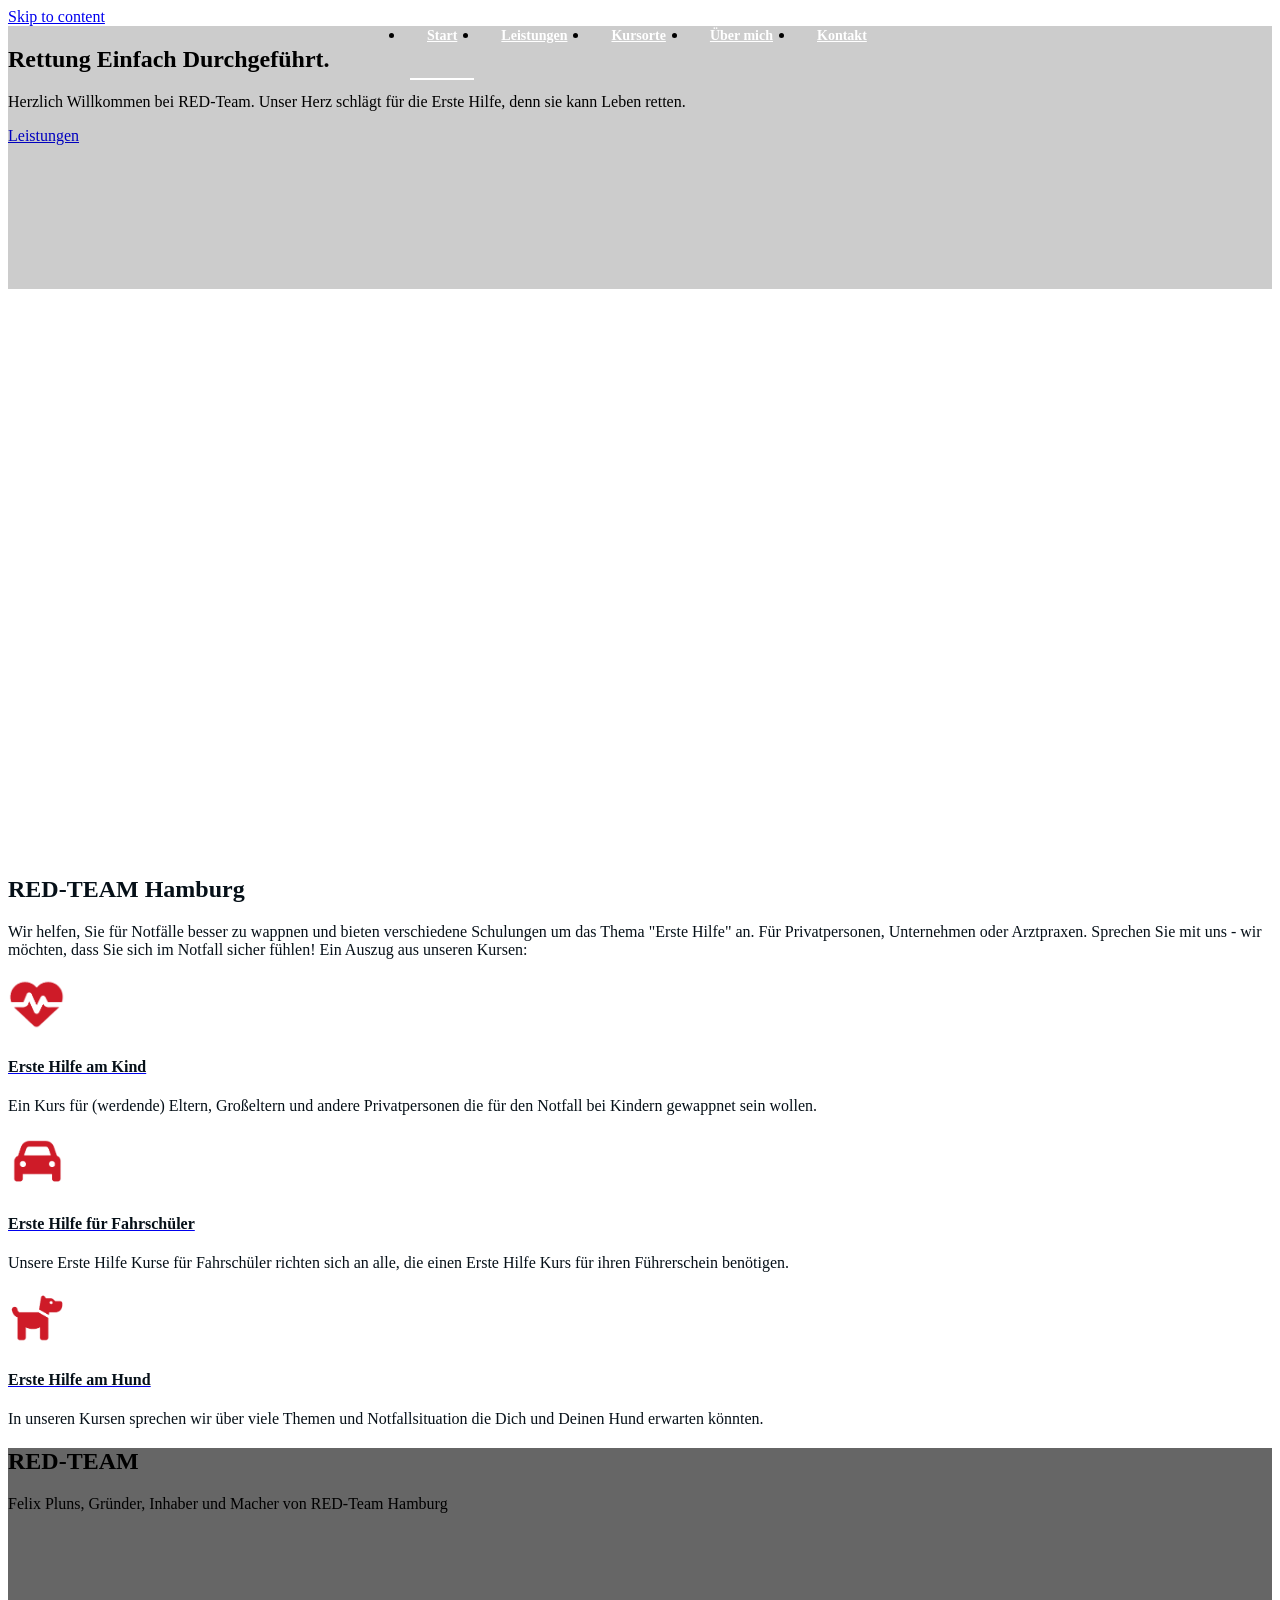
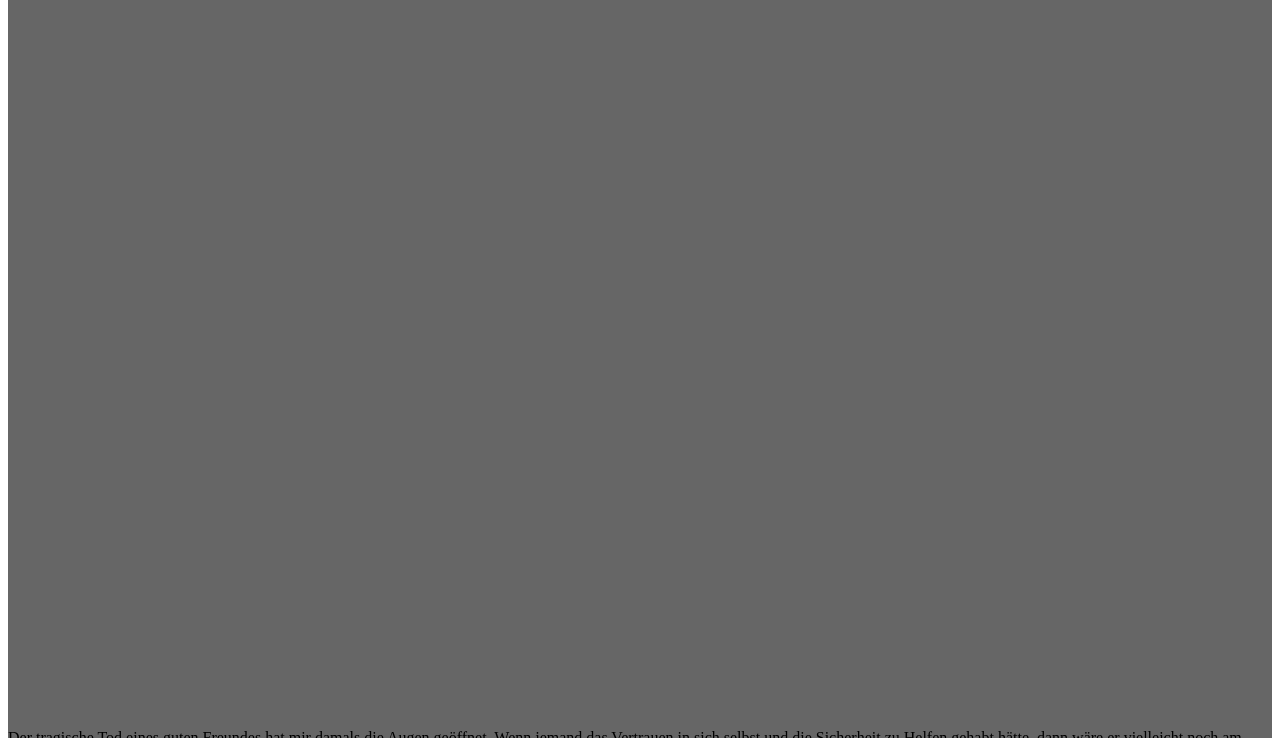
==== index.html @ 49120489 "Add files via upload" ====
<!DOCTYPE html>
<html lang="de">
<head>	
	<meta charset="UTF-8">
    <meta name="viewport" content="width=device-width, initial-scale=1">
    <meta http-equiv="x-ua-compatible" content="ie=edge">
	
	<title>RED-Team &#8211; Erste Hilfe Kurs Hamburg &#8211; Rettung einfach durchgeführt</title>
<style type="text/css">
/* Banner */
.page-title-section .page-title h1 {
	color: #fff;
}
/* Breadcrumb */
    /* Content */
    .product h1,.about-section h1,.entry-content h1, body .section-header h1.widget-title,.cont-section h1,.slider-content h1 {
        color: #061018 !important;
    }
    .section-header .section-header h2, body h2{
        color: #061018!important;
    }
    .entry-header h3.entry-title a,.entry-content h3,.products > h3 a,.about-section h3,.cont-section h3, .cont-section .sidebar .section-header .widget-title,.slider-content h3,.single-spicepress_portfolio h3,.comment-title h3 {
        color: #061018!important;
    }
    .entry-header h4.entry-title, .entry-header h4.entry-title a,.team-caption h4,.about-section h4,.cont-section h4,.slider-content h4,.entry-content h4,.error_404 h4 {
        color: #061018!important;
    }
    .product-price h5 > a,.blog-author h5, body .comment-detail h5,.about-section h5,.cont-section h5,.slider-content h5,.entry-content h5 {
        color: #061018;
    }
    .section-header h6,.team-caption h6,.about-section h6,.cont-section h6,.slider-content h6,.entry-content h6,.media-body h6 {
        color: #061018!important;
    }
    .section-header p:not(.testimonial-section p), .entry-content p:not(.testimonial-section p),.about-section p,.cont-section p,.slider-content p,.woocommerce-product-details__short-description p,.search p,.error_404 p {
        color: #061018!important;
    }

/* Sidebar */
body .sidebar .section-header .widget-title, body .sidebar .wp-block-search .wp-block-search__label, body .sidebar .widget.widget_block h1, body .sidebar .widget.widget_block h2, body .sidebar .widget.widget_block h3, body .sidebar .widget.widget_block h4, body .sidebar .widget.widget_block h5, body .sidebar .widget.widget_block h6, body .sidebar .widget.widget_block .wc-block-product-search__label {
    color: #ffffff!important;
}
body .sidebar p, .sidebar .wp-block-latest-posts__post-excerpt {
    color: #64646d!important;
}
.sidebar a {
    color: #64646d!important;
}

/* Footer Widgets */
    .site-footer p {
        color: #fff;
    }
</style>
<style>
.custom-logo{width: 250px; height: auto;}
</style>
<meta name='robots' content='max-image-preview:large' />
<link rel='dns-prefetch' href='//fonts.googleapis.com' />
<link rel="alternate" type="application/rss+xml" title="RED-Team - Erste Hilfe Kurs Hamburg &raquo; Feed" href="https://www.myredteam.de/feed/" />
<link rel="alternate" type="application/rss+xml" title="RED-Team - Erste Hilfe Kurs Hamburg &raquo; Kommentar-Feed" href="https://www.myredteam.de/comments/feed/" />
<link rel="alternate" title="oEmbed (JSON)" type="application/json+oembed" href="https://www.myredteam.de/wp-json/oembed/1.0/embed?url=https%3A%2F%2Fwww.myredteam.de%2F" />
<link rel="alternate" title="oEmbed (XML)" type="text/xml+oembed" href="https://www.myredteam.de/wp-json/oembed/1.0/embed?url=https%3A%2F%2Fwww.myredteam.de%2F&#038;format=xml" />
<style id='wp-img-auto-sizes-contain-inline-css' type='text/css'>
img:is([sizes=auto i],[sizes^="auto," i]){contain-intrinsic-size:3000px 1500px}
/*# sourceURL=wp-img-auto-sizes-contain-inline-css */
</style>
<link rel='stylesheet' id='spicepress-theme-fonts-css' href='https://www.myredteam.de/wp-content/fonts/5cd99fe0238c69742a33c103ab6fa280.css?ver=20201110' type='text/css' media='all' />
<style id='wp-emoji-styles-inline-css' type='text/css'>

	img.wp-smiley, img.emoji {
		display: inline !important;
		border: none !important;
		box-shadow: none !important;
		height: 1em !important;
		width: 1em !important;
		margin: 0 0.07em !important;
		vertical-align: -0.1em !important;
		background: none !important;
		padding: 0 !important;
	}
/*# sourceURL=wp-emoji-styles-inline-css */
</style>
<style id='wp-block-library-inline-css' type='text/css'>
:root{--wp-block-synced-color:#7a00df;--wp-block-synced-color--rgb:122,0,223;--wp-bound-block-color:var(--wp-block-synced-color);--wp-editor-canvas-background:#ddd;--wp-admin-theme-color:#007cba;--wp-admin-theme-color--rgb:0,124,186;--wp-admin-theme-color-darker-10:#006ba1;--wp-admin-theme-color-darker-10--rgb:0,107,160.5;--wp-admin-theme-color-darker-20:#005a87;--wp-admin-theme-color-darker-20--rgb:0,90,135;--wp-admin-border-width-focus:2px}@media (min-resolution:192dpi){:root{--wp-admin-border-width-focus:1.5px}}.wp-element-button{cursor:pointer}:root .has-very-light-gray-background-color{background-color:#eee}:root .has-very-dark-gray-background-color{background-color:#313131}:root .has-very-light-gray-color{color:#eee}:root .has-very-dark-gray-color{color:#313131}:root .has-vivid-green-cyan-to-vivid-cyan-blue-gradient-background{background:linear-gradient(135deg,#00d084,#0693e3)}:root .has-purple-crush-gradient-background{background:linear-gradient(135deg,#34e2e4,#4721fb 50%,#ab1dfe)}:root .has-hazy-dawn-gradient-background{background:linear-gradient(135deg,#faaca8,#dad0ec)}:root .has-subdued-olive-gradient-background{background:linear-gradient(135deg,#fafae1,#67a671)}:root .has-atomic-cream-gradient-background{background:linear-gradient(135deg,#fdd79a,#004a59)}:root .has-nightshade-gradient-background{background:linear-gradient(135deg,#330968,#31cdcf)}:root .has-midnight-gradient-background{background:linear-gradient(135deg,#020381,#2874fc)}:root{--wp--preset--font-size--normal:16px;--wp--preset--font-size--huge:42px}.has-regular-font-size{font-size:1em}.has-larger-font-size{font-size:2.625em}.has-normal-font-size{font-size:var(--wp--preset--font-size--normal)}.has-huge-font-size{font-size:var(--wp--preset--font-size--huge)}.has-text-align-center{text-align:center}.has-text-align-left{text-align:left}.has-text-align-right{text-align:right}.has-fit-text{white-space:nowrap!important}#end-resizable-editor-section{display:none}.aligncenter{clear:both}.items-justified-left{justify-content:flex-start}.items-justified-center{justify-content:center}.items-justified-right{justify-content:flex-end}.items-justified-space-between{justify-content:space-between}.screen-reader-text{border:0;clip-path:inset(50%);height:1px;margin:-1px;overflow:hidden;padding:0;position:absolute;width:1px;word-wrap:normal!important}.screen-reader-text:focus{background-color:#ddd;clip-path:none;color:#444;display:block;font-size:1em;height:auto;left:5px;line-height:normal;padding:15px 23px 14px;text-decoration:none;top:5px;width:auto;z-index:100000}html :where(.has-border-color){border-style:solid}html :where([style*=border-top-color]){border-top-style:solid}html :where([style*=border-right-color]){border-right-style:solid}html :where([style*=border-bottom-color]){border-bottom-style:solid}html :where([style*=border-left-color]){border-left-style:solid}html :where([style*=border-width]){border-style:solid}html :where([style*=border-top-width]){border-top-style:solid}html :where([style*=border-right-width]){border-right-style:solid}html :where([style*=border-bottom-width]){border-bottom-style:solid}html :where([style*=border-left-width]){border-left-style:solid}html :where(img[class*=wp-image-]){height:auto;max-width:100%}:where(figure){margin:0 0 1em}html :where(.is-position-sticky){--wp-admin--admin-bar--position-offset:var(--wp-admin--admin-bar--height,0px)}@media screen and (max-width:600px){html :where(.is-position-sticky){--wp-admin--admin-bar--position-offset:0px}}

/*# sourceURL=wp-block-library-inline-css */
</style><style id='wp-block-list-inline-css' type='text/css'>
ol,ul{box-sizing:border-box}:root :where(.wp-block-list.has-background){padding:1.25em 2.375em}
/*# sourceURL=https://www.myredteam.de/wp-includes/blocks/list/style.min.css */
</style>
<style id='wp-block-paragraph-inline-css' type='text/css'>
.is-small-text{font-size:.875em}.is-regular-text{font-size:1em}.is-large-text{font-size:2.25em}.is-larger-text{font-size:3em}.has-drop-cap:not(:focus):first-letter{float:left;font-size:8.4em;font-style:normal;font-weight:100;line-height:.68;margin:.05em .1em 0 0;text-transform:uppercase}body.rtl .has-drop-cap:not(:focus):first-letter{float:none;margin-left:.1em}p.has-drop-cap.has-background{overflow:hidden}:root :where(p.has-background){padding:1.25em 2.375em}:where(p.has-text-color:not(.has-link-color)) a{color:inherit}p.has-text-align-left[style*="writing-mode:vertical-lr"],p.has-text-align-right[style*="writing-mode:vertical-rl"]{rotate:180deg}
/*# sourceURL=https://www.myredteam.de/wp-includes/blocks/paragraph/style.min.css */
</style>
<style id='wp-block-quote-inline-css' type='text/css'>
.wp-block-quote{box-sizing:border-box;overflow-wrap:break-word}.wp-block-quote.is-large:where(:not(.is-style-plain)),.wp-block-quote.is-style-large:where(:not(.is-style-plain)){margin-bottom:1em;padding:0 1em}.wp-block-quote.is-large:where(:not(.is-style-plain)) p,.wp-block-quote.is-style-large:where(:not(.is-style-plain)) p{font-size:1.5em;font-style:italic;line-height:1.6}.wp-block-quote.is-large:where(:not(.is-style-plain)) cite,.wp-block-quote.is-large:where(:not(.is-style-plain)) footer,.wp-block-quote.is-style-large:where(:not(.is-style-plain)) cite,.wp-block-quote.is-style-large:where(:not(.is-style-plain)) footer{font-size:1.125em;text-align:right}.wp-block-quote>cite{display:block}
/*# sourceURL=https://www.myredteam.de/wp-includes/blocks/quote/style.min.css */
</style>
<style id='wp-block-social-links-inline-css' type='text/css'>
.wp-block-social-links{background:none;box-sizing:border-box;margin-left:0;padding-left:0;padding-right:0;text-indent:0}.wp-block-social-links .wp-social-link a,.wp-block-social-links .wp-social-link a:hover{border-bottom:0;box-shadow:none;text-decoration:none}.wp-block-social-links .wp-social-link svg{height:1em;width:1em}.wp-block-social-links .wp-social-link span:not(.screen-reader-text){font-size:.65em;margin-left:.5em;margin-right:.5em}.wp-block-social-links.has-small-icon-size{font-size:16px}.wp-block-social-links,.wp-block-social-links.has-normal-icon-size{font-size:24px}.wp-block-social-links.has-large-icon-size{font-size:36px}.wp-block-social-links.has-huge-icon-size{font-size:48px}.wp-block-social-links.aligncenter{display:flex;justify-content:center}.wp-block-social-links.alignright{justify-content:flex-end}.wp-block-social-link{border-radius:9999px;display:block}@media not (prefers-reduced-motion){.wp-block-social-link{transition:transform .1s ease}}.wp-block-social-link{height:auto}.wp-block-social-link a{align-items:center;display:flex;line-height:0}.wp-block-social-link:hover{transform:scale(1.1)}.wp-block-social-links .wp-block-social-link.wp-social-link{display:inline-block;margin:0;padding:0}.wp-block-social-links .wp-block-social-link.wp-social-link .wp-block-social-link-anchor,.wp-block-social-links .wp-block-social-link.wp-social-link .wp-block-social-link-anchor svg,.wp-block-social-links .wp-block-social-link.wp-social-link .wp-block-social-link-anchor:active,.wp-block-social-links .wp-block-social-link.wp-social-link .wp-block-social-link-anchor:hover,.wp-block-social-links .wp-block-social-link.wp-social-link .wp-block-social-link-anchor:visited{color:currentColor;fill:currentColor}:where(.wp-block-social-links:not(.is-style-logos-only)) .wp-social-link{background-color:#f0f0f0;color:#444}:where(.wp-block-social-links:not(.is-style-logos-only)) .wp-social-link-amazon{background-color:#f90;color:#fff}:where(.wp-block-social-links:not(.is-style-logos-only)) .wp-social-link-bandcamp{background-color:#1ea0c3;color:#fff}:where(.wp-block-social-links:not(.is-style-logos-only)) .wp-social-link-behance{background-color:#0757fe;color:#fff}:where(.wp-block-social-links:not(.is-style-logos-only)) .wp-social-link-bluesky{background-color:#0a7aff;color:#fff}:where(.wp-block-social-links:not(.is-style-logos-only)) .wp-social-link-codepen{background-color:#1e1f26;color:#fff}:where(.wp-block-social-links:not(.is-style-logos-only)) .wp-social-link-deviantart{background-color:#02e49b;color:#fff}:where(.wp-block-social-links:not(.is-style-logos-only)) .wp-social-link-discord{background-color:#5865f2;color:#fff}:where(.wp-block-social-links:not(.is-style-logos-only)) .wp-social-link-dribbble{background-color:#e94c89;color:#fff}:where(.wp-block-social-links:not(.is-style-logos-only)) .wp-social-link-dropbox{background-color:#4280ff;color:#fff}:where(.wp-block-social-links:not(.is-style-logos-only)) .wp-social-link-etsy{background-color:#f45800;color:#fff}:where(.wp-block-social-links:not(.is-style-logos-only)) .wp-social-link-facebook{background-color:#0866ff;color:#fff}:where(.wp-block-social-links:not(.is-style-logos-only)) .wp-social-link-fivehundredpx{background-color:#000;color:#fff}:where(.wp-block-social-links:not(.is-style-logos-only)) .wp-social-link-flickr{background-color:#0461dd;color:#fff}:where(.wp-block-social-links:not(.is-style-logos-only)) .wp-social-link-foursquare{background-color:#e65678;color:#fff}:where(.wp-block-social-links:not(.is-style-logos-only)) .wp-social-link-github{background-color:#24292d;color:#fff}:where(.wp-block-social-links:not(.is-style-logos-only)) .wp-social-link-goodreads{background-color:#eceadd;color:#382110}:where(.wp-block-social-links:not(.is-style-logos-only)) .wp-social-link-google{background-color:#ea4434;color:#fff}:where(.wp-block-social-links:not(.is-style-logos-only)) .wp-social-link-gravatar{background-color:#1d4fc4;color:#fff}:where(.wp-block-social-links:not(.is-style-logos-only)) .wp-social-link-instagram{background-color:#f00075;color:#fff}:where(.wp-block-social-links:not(.is-style-logos-only)) .wp-social-link-lastfm{background-color:#e21b24;color:#fff}:where(.wp-block-social-links:not(.is-style-logos-only)) .wp-social-link-linkedin{background-color:#0d66c2;color:#fff}:where(.wp-block-social-links:not(.is-style-logos-only)) .wp-social-link-mastodon{background-color:#3288d4;color:#fff}:where(.wp-block-social-links:not(.is-style-logos-only)) .wp-social-link-medium{background-color:#000;color:#fff}:where(.wp-block-social-links:not(.is-style-logos-only)) .wp-social-link-meetup{background-color:#f6405f;color:#fff}:where(.wp-block-social-links:not(.is-style-logos-only)) .wp-social-link-patreon{background-color:#000;color:#fff}:where(.wp-block-social-links:not(.is-style-logos-only)) .wp-social-link-pinterest{background-color:#e60122;color:#fff}:where(.wp-block-social-links:not(.is-style-logos-only)) .wp-social-link-pocket{background-color:#ef4155;color:#fff}:where(.wp-block-social-links:not(.is-style-logos-only)) .wp-social-link-reddit{background-color:#ff4500;color:#fff}:where(.wp-block-social-links:not(.is-style-logos-only)) .wp-social-link-skype{background-color:#0478d7;color:#fff}:where(.wp-block-social-links:not(.is-style-logos-only)) .wp-social-link-snapchat{background-color:#fefc00;color:#fff;stroke:#000}:where(.wp-block-social-links:not(.is-style-logos-only)) .wp-social-link-soundcloud{background-color:#ff5600;color:#fff}:where(.wp-block-social-links:not(.is-style-logos-only)) .wp-social-link-spotify{background-color:#1bd760;color:#fff}:where(.wp-block-social-links:not(.is-style-logos-only)) .wp-social-link-telegram{background-color:#2aabee;color:#fff}:where(.wp-block-social-links:not(.is-style-logos-only)) .wp-social-link-threads{background-color:#000;color:#fff}:where(.wp-block-social-links:not(.is-style-logos-only)) .wp-social-link-tiktok{background-color:#000;color:#fff}:where(.wp-block-social-links:not(.is-style-logos-only)) .wp-social-link-tumblr{background-color:#011835;color:#fff}:where(.wp-block-social-links:not(.is-style-logos-only)) .wp-social-link-twitch{background-color:#6440a4;color:#fff}:where(.wp-block-social-links:not(.is-style-logos-only)) .wp-social-link-twitter{background-color:#1da1f2;color:#fff}:where(.wp-block-social-links:not(.is-style-logos-only)) .wp-social-link-vimeo{background-color:#1eb7ea;color:#fff}:where(.wp-block-social-links:not(.is-style-logos-only)) .wp-social-link-vk{background-color:#4680c2;color:#fff}:where(.wp-block-social-links:not(.is-style-logos-only)) .wp-social-link-wordpress{background-color:#3499cd;color:#fff}:where(.wp-block-social-links:not(.is-style-logos-only)) .wp-social-link-whatsapp{background-color:#25d366;color:#fff}:where(.wp-block-social-links:not(.is-style-logos-only)) .wp-social-link-x{background-color:#000;color:#fff}:where(.wp-block-social-links:not(.is-style-logos-only)) .wp-social-link-yelp{background-color:#d32422;color:#fff}:where(.wp-block-social-links:not(.is-style-logos-only)) .wp-social-link-youtube{background-color:red;color:#fff}:where(.wp-block-social-links.is-style-logos-only) .wp-social-link{background:none}:where(.wp-block-social-links.is-style-logos-only) .wp-social-link svg{height:1.25em;width:1.25em}:where(.wp-block-social-links.is-style-logos-only) .wp-social-link-amazon{color:#f90}:where(.wp-block-social-links.is-style-logos-only) .wp-social-link-bandcamp{color:#1ea0c3}:where(.wp-block-social-links.is-style-logos-only) .wp-social-link-behance{color:#0757fe}:where(.wp-block-social-links.is-style-logos-only) .wp-social-link-bluesky{color:#0a7aff}:where(.wp-block-social-links.is-style-logos-only) .wp-social-link-codepen{color:#1e1f26}:where(.wp-block-social-links.is-style-logos-only) .wp-social-link-deviantart{color:#02e49b}:where(.wp-block-social-links.is-style-logos-only) .wp-social-link-discord{color:#5865f2}:where(.wp-block-social-links.is-style-logos-only) .wp-social-link-dribbble{color:#e94c89}:where(.wp-block-social-links.is-style-logos-only) .wp-social-link-dropbox{color:#4280ff}:where(.wp-block-social-links.is-style-logos-only) .wp-social-link-etsy{color:#f45800}:where(.wp-block-social-links.is-style-logos-only) .wp-social-link-facebook{color:#0866ff}:where(.wp-block-social-links.is-style-logos-only) .wp-social-link-fivehundredpx{color:#000}:where(.wp-block-social-links.is-style-logos-only) .wp-social-link-flickr{color:#0461dd}:where(.wp-block-social-links.is-style-logos-only) .wp-social-link-foursquare{color:#e65678}:where(.wp-block-social-links.is-style-logos-only) .wp-social-link-github{color:#24292d}:where(.wp-block-social-links.is-style-logos-only) .wp-social-link-goodreads{color:#382110}:where(.wp-block-social-links.is-style-logos-only) .wp-social-link-google{color:#ea4434}:where(.wp-block-social-links.is-style-logos-only) .wp-social-link-gravatar{color:#1d4fc4}:where(.wp-block-social-links.is-style-logos-only) .wp-social-link-instagram{color:#f00075}:where(.wp-block-social-links.is-style-logos-only) .wp-social-link-lastfm{color:#e21b24}:where(.wp-block-social-links.is-style-logos-only) .wp-social-link-linkedin{color:#0d66c2}:where(.wp-block-social-links.is-style-logos-only) .wp-social-link-mastodon{color:#3288d4}:where(.wp-block-social-links.is-style-logos-only) .wp-social-link-medium{color:#000}:where(.wp-block-social-links.is-style-logos-only) .wp-social-link-meetup{color:#f6405f}:where(.wp-block-social-links.is-style-logos-only) .wp-social-link-patreon{color:#000}:where(.wp-block-social-links.is-style-logos-only) .wp-social-link-pinterest{color:#e60122}:where(.wp-block-social-links.is-style-logos-only) .wp-social-link-pocket{color:#ef4155}:where(.wp-block-social-links.is-style-logos-only) .wp-social-link-reddit{color:#ff4500}:where(.wp-block-social-links.is-style-logos-only) .wp-social-link-skype{color:#0478d7}:where(.wp-block-social-links.is-style-logos-only) .wp-social-link-snapchat{color:#fff;stroke:#000}:where(.wp-block-social-links.is-style-logos-only) .wp-social-link-soundcloud{color:#ff5600}:where(.wp-block-social-links.is-style-logos-only) .wp-social-link-spotify{color:#1bd760}:where(.wp-block-social-links.is-style-logos-only) .wp-social-link-telegram{color:#2aabee}:where(.wp-block-social-links.is-style-logos-only) .wp-social-link-threads{color:#000}:where(.wp-block-social-links.is-style-logos-only) .wp-social-link-tiktok{color:#000}:where(.wp-block-social-links.is-style-logos-only) .wp-social-link-tumblr{color:#011835}:where(.wp-block-social-links.is-style-logos-only) .wp-social-link-twitch{color:#6440a4}:where(.wp-block-social-links.is-style-logos-only) .wp-social-link-twitter{color:#1da1f2}:where(.wp-block-social-links.is-style-logos-only) .wp-social-link-vimeo{color:#1eb7ea}:where(.wp-block-social-links.is-style-logos-only) .wp-social-link-vk{color:#4680c2}:where(.wp-block-social-links.is-style-logos-only) .wp-social-link-whatsapp{color:#25d366}:where(.wp-block-social-links.is-style-logos-only) .wp-social-link-wordpress{color:#3499cd}:where(.wp-block-social-links.is-style-logos-only) .wp-social-link-x{color:#000}:where(.wp-block-social-links.is-style-logos-only) .wp-social-link-yelp{color:#d32422}:where(.wp-block-social-links.is-style-logos-only) .wp-social-link-youtube{color:red}.wp-block-social-links.is-style-pill-shape .wp-social-link{width:auto}:root :where(.wp-block-social-links .wp-social-link a){padding:.25em}:root :where(.wp-block-social-links.is-style-logos-only .wp-social-link a){padding:0}:root :where(.wp-block-social-links.is-style-pill-shape .wp-social-link a){padding-left:.6666666667em;padding-right:.6666666667em}.wp-block-social-links:not(.has-icon-color):not(.has-icon-background-color) .wp-social-link-snapchat .wp-block-social-link-label{color:#000}
/*# sourceURL=https://www.myredteam.de/wp-includes/blocks/social-links/style.min.css */
</style>
<style id='global-styles-inline-css' type='text/css'>
:root{--wp--preset--aspect-ratio--square: 1;--wp--preset--aspect-ratio--4-3: 4/3;--wp--preset--aspect-ratio--3-4: 3/4;--wp--preset--aspect-ratio--3-2: 3/2;--wp--preset--aspect-ratio--2-3: 2/3;--wp--preset--aspect-ratio--16-9: 16/9;--wp--preset--aspect-ratio--9-16: 9/16;--wp--preset--color--black: #000000;--wp--preset--color--cyan-bluish-gray: #abb8c3;--wp--preset--color--white: #ffffff;--wp--preset--color--pale-pink: #f78da7;--wp--preset--color--vivid-red: #cf2e2e;--wp--preset--color--luminous-vivid-orange: #ff6900;--wp--preset--color--luminous-vivid-amber: #fcb900;--wp--preset--color--light-green-cyan: #7bdcb5;--wp--preset--color--vivid-green-cyan: #00d084;--wp--preset--color--pale-cyan-blue: #8ed1fc;--wp--preset--color--vivid-cyan-blue: #0693e3;--wp--preset--color--vivid-purple: #9b51e0;--wp--preset--gradient--vivid-cyan-blue-to-vivid-purple: linear-gradient(135deg,rgb(6,147,227) 0%,rgb(155,81,224) 100%);--wp--preset--gradient--light-green-cyan-to-vivid-green-cyan: linear-gradient(135deg,rgb(122,220,180) 0%,rgb(0,208,130) 100%);--wp--preset--gradient--luminous-vivid-amber-to-luminous-vivid-orange: linear-gradient(135deg,rgb(252,185,0) 0%,rgb(255,105,0) 100%);--wp--preset--gradient--luminous-vivid-orange-to-vivid-red: linear-gradient(135deg,rgb(255,105,0) 0%,rgb(207,46,46) 100%);--wp--preset--gradient--very-light-gray-to-cyan-bluish-gray: linear-gradient(135deg,rgb(238,238,238) 0%,rgb(169,184,195) 100%);--wp--preset--gradient--cool-to-warm-spectrum: linear-gradient(135deg,rgb(74,234,220) 0%,rgb(151,120,209) 20%,rgb(207,42,186) 40%,rgb(238,44,130) 60%,rgb(251,105,98) 80%,rgb(254,248,76) 100%);--wp--preset--gradient--blush-light-purple: linear-gradient(135deg,rgb(255,206,236) 0%,rgb(152,150,240) 100%);--wp--preset--gradient--blush-bordeaux: linear-gradient(135deg,rgb(254,205,165) 0%,rgb(254,45,45) 50%,rgb(107,0,62) 100%);--wp--preset--gradient--luminous-dusk: linear-gradient(135deg,rgb(255,203,112) 0%,rgb(199,81,192) 50%,rgb(65,88,208) 100%);--wp--preset--gradient--pale-ocean: linear-gradient(135deg,rgb(255,245,203) 0%,rgb(182,227,212) 50%,rgb(51,167,181) 100%);--wp--preset--gradient--electric-grass: linear-gradient(135deg,rgb(202,248,128) 0%,rgb(113,206,126) 100%);--wp--preset--gradient--midnight: linear-gradient(135deg,rgb(2,3,129) 0%,rgb(40,116,252) 100%);--wp--preset--font-size--small: 13px;--wp--preset--font-size--medium: 20px;--wp--preset--font-size--large: 36px;--wp--preset--font-size--x-large: 42px;--wp--preset--spacing--20: 0.44rem;--wp--preset--spacing--30: 0.67rem;--wp--preset--spacing--40: 1rem;--wp--preset--spacing--50: 1.5rem;--wp--preset--spacing--60: 2.25rem;--wp--preset--spacing--70: 3.38rem;--wp--preset--spacing--80: 5.06rem;--wp--preset--shadow--natural: 6px 6px 9px rgba(0, 0, 0, 0.2);--wp--preset--shadow--deep: 12px 12px 50px rgba(0, 0, 0, 0.4);--wp--preset--shadow--sharp: 6px 6px 0px rgba(0, 0, 0, 0.2);--wp--preset--shadow--outlined: 6px 6px 0px -3px rgb(255, 255, 255), 6px 6px rgb(0, 0, 0);--wp--preset--shadow--crisp: 6px 6px 0px rgb(0, 0, 0);}:where(.is-layout-flex){gap: 0.5em;}:where(.is-layout-grid){gap: 0.5em;}body .is-layout-flex{display: flex;}.is-layout-flex{flex-wrap: wrap;align-items: center;}.is-layout-flex > :is(*, div){margin: 0;}body .is-layout-grid{display: grid;}.is-layout-grid > :is(*, div){margin: 0;}:where(.wp-block-columns.is-layout-flex){gap: 2em;}:where(.wp-block-columns.is-layout-grid){gap: 2em;}:where(.wp-block-post-template.is-layout-flex){gap: 1.25em;}:where(.wp-block-post-template.is-layout-grid){gap: 1.25em;}.has-black-color{color: var(--wp--preset--color--black) !important;}.has-cyan-bluish-gray-color{color: var(--wp--preset--color--cyan-bluish-gray) !important;}.has-white-color{color: var(--wp--preset--color--white) !important;}.has-pale-pink-color{color: var(--wp--preset--color--pale-pink) !important;}.has-vivid-red-color{color: var(--wp--preset--color--vivid-red) !important;}.has-luminous-vivid-orange-color{color: var(--wp--preset--color--luminous-vivid-orange) !important;}.has-luminous-vivid-amber-color{color: var(--wp--preset--color--luminous-vivid-amber) !important;}.has-light-green-cyan-color{color: var(--wp--preset--color--light-green-cyan) !important;}.has-vivid-green-cyan-color{color: var(--wp--preset--color--vivid-green-cyan) !important;}.has-pale-cyan-blue-color{color: var(--wp--preset--color--pale-cyan-blue) !important;}.has-vivid-cyan-blue-color{color: var(--wp--preset--color--vivid-cyan-blue) !important;}.has-vivid-purple-color{color: var(--wp--preset--color--vivid-purple) !important;}.has-black-background-color{background-color: var(--wp--preset--color--black) !important;}.has-cyan-bluish-gray-background-color{background-color: var(--wp--preset--color--cyan-bluish-gray) !important;}.has-white-background-color{background-color: var(--wp--preset--color--white) !important;}.has-pale-pink-background-color{background-color: var(--wp--preset--color--pale-pink) !important;}.has-vivid-red-background-color{background-color: var(--wp--preset--color--vivid-red) !important;}.has-luminous-vivid-orange-background-color{background-color: var(--wp--preset--color--luminous-vivid-orange) !important;}.has-luminous-vivid-amber-background-color{background-color: var(--wp--preset--color--luminous-vivid-amber) !important;}.has-light-green-cyan-background-color{background-color: var(--wp--preset--color--light-green-cyan) !important;}.has-vivid-green-cyan-background-color{background-color: var(--wp--preset--color--vivid-green-cyan) !important;}.has-pale-cyan-blue-background-color{background-color: var(--wp--preset--color--pale-cyan-blue) !important;}.has-vivid-cyan-blue-background-color{background-color: var(--wp--preset--color--vivid-cyan-blue) !important;}.has-vivid-purple-background-color{background-color: var(--wp--preset--color--vivid-purple) !important;}.has-black-border-color{border-color: var(--wp--preset--color--black) !important;}.has-cyan-bluish-gray-border-color{border-color: var(--wp--preset--color--cyan-bluish-gray) !important;}.has-white-border-color{border-color: var(--wp--preset--color--white) !important;}.has-pale-pink-border-color{border-color: var(--wp--preset--color--pale-pink) !important;}.has-vivid-red-border-color{border-color: var(--wp--preset--color--vivid-red) !important;}.has-luminous-vivid-orange-border-color{border-color: var(--wp--preset--color--luminous-vivid-orange) !important;}.has-luminous-vivid-amber-border-color{border-color: var(--wp--preset--color--luminous-vivid-amber) !important;}.has-light-green-cyan-border-color{border-color: var(--wp--preset--color--light-green-cyan) !important;}.has-vivid-green-cyan-border-color{border-color: var(--wp--preset--color--vivid-green-cyan) !important;}.has-pale-cyan-blue-border-color{border-color: var(--wp--preset--color--pale-cyan-blue) !important;}.has-vivid-cyan-blue-border-color{border-color: var(--wp--preset--color--vivid-cyan-blue) !important;}.has-vivid-purple-border-color{border-color: var(--wp--preset--color--vivid-purple) !important;}.has-vivid-cyan-blue-to-vivid-purple-gradient-background{background: var(--wp--preset--gradient--vivid-cyan-blue-to-vivid-purple) !important;}.has-light-green-cyan-to-vivid-green-cyan-gradient-background{background: var(--wp--preset--gradient--light-green-cyan-to-vivid-green-cyan) !important;}.has-luminous-vivid-amber-to-luminous-vivid-orange-gradient-background{background: var(--wp--preset--gradient--luminous-vivid-amber-to-luminous-vivid-orange) !important;}.has-luminous-vivid-orange-to-vivid-red-gradient-background{background: var(--wp--preset--gradient--luminous-vivid-orange-to-vivid-red) !important;}.has-very-light-gray-to-cyan-bluish-gray-gradient-background{background: var(--wp--preset--gradient--very-light-gray-to-cyan-bluish-gray) !important;}.has-cool-to-warm-spectrum-gradient-background{background: var(--wp--preset--gradient--cool-to-warm-spectrum) !important;}.has-blush-light-purple-gradient-background{background: var(--wp--preset--gradient--blush-light-purple) !important;}.has-blush-bordeaux-gradient-background{background: var(--wp--preset--gradient--blush-bordeaux) !important;}.has-luminous-dusk-gradient-background{background: var(--wp--preset--gradient--luminous-dusk) !important;}.has-pale-ocean-gradient-background{background: var(--wp--preset--gradient--pale-ocean) !important;}.has-electric-grass-gradient-background{background: var(--wp--preset--gradient--electric-grass) !important;}.has-midnight-gradient-background{background: var(--wp--preset--gradient--midnight) !important;}.has-small-font-size{font-size: var(--wp--preset--font-size--small) !important;}.has-medium-font-size{font-size: var(--wp--preset--font-size--medium) !important;}.has-large-font-size{font-size: var(--wp--preset--font-size--large) !important;}.has-x-large-font-size{font-size: var(--wp--preset--font-size--x-large) !important;}
/*# sourceURL=global-styles-inline-css */
</style>

<style id='classic-theme-styles-inline-css' type='text/css'>
/*! This file is auto-generated */
.wp-block-button__link{color:#fff;background-color:#32373c;border-radius:9999px;box-shadow:none;text-decoration:none;padding:calc(.667em + 2px) calc(1.333em + 2px);font-size:1.125em}.wp-block-file__button{background:#32373c;color:#fff;text-decoration:none}
/*# sourceURL=/wp-includes/css/classic-themes.min.css */
</style>
<link rel='stylesheet' id='contact-form-7-css' href='https://www.myredteam.de/wp-content/plugins/contact-form-7/includes/css/styles.css?ver=6.1.4' type='text/css' media='all' />
<link rel='stylesheet' id='events-manager-css' href='https://www.myredteam.de/wp-content/plugins/events-manager/includes/css/events-manager.min.css?ver=7.2.3' type='text/css' media='all' />
<link rel='stylesheet' id='events-manager-pro-css' href='https://www.myredteam.de/wp-content/plugins/events-manager-pro/includes/css/events-manager-pro.css?ver=3.7.2.3' type='text/css' media='all' />
<link rel='stylesheet' id='sps-font-awesome-css' href='https://www.myredteam.de/wp-content/plugins/spice-post-slider/assets/css/font-awesome/css/all.min.css?ver=5.15.4' type='text/css' media='all' />
<link rel='stylesheet' id='sps-owl-css' href='https://www.myredteam.de/wp-content/plugins/spice-post-slider/assets/css/owl.carousel.css?ver=2.2.1' type='text/css' media='all' />
<link rel='stylesheet' id='sps-front-css' href='https://www.myredteam.de/wp-content/plugins/spice-post-slider/assets/css/front.css?ver=2.2.1' type='text/css' media='all' />
<link rel='stylesheet' id='sps-google-fonts-css' href='//fonts.googleapis.com/css?family=ABeeZee%7CAbel%7CAbril+Fatface%7CAclonica%7CAcme%7CActor%7CAdamina%7CAdvent+Pro%7CAguafina+Script%7CAkronim%7CAladin%7CAldrich%7CAlef%7CAlegreya%7CAlegreya+SC%7CAlegreya+Sans%7CAlegreya+Sans+SC%7CAlex+Brush%7CAlfa+Slab+One%7CAlice%7CAlike%7CAlike+Angular%7CAllan%7CAllerta%7CAllerta+Stencil%7CAllura%7CAlmendra%7CAlmendra+Display%7CAlmendra+SC%7CAmarante%7CAmaranth%7CAmatic+SC%7CAmatica+SC%7CAmethysta%7CAmiko%7CAmiri%7CAmita%7CAnaheim%7CAndada%7CAndika%7CAngkor%7CAnnie+Use+Your+Telescope%7CAnonymous+Pro%7CAntic%7CAntic+Didone%7CAntic+Slab%7CAnton%7CArapey%7CArbutus%7CArbutus+Slab%7CArchitects+Daughter%7CArchivo+Black%7CArchivo+Narrow%7CAref+Ruqaa%7CArima+Madurai%7CArimo%7CArizonia%7CArmata%7CArtifika%7CArvo%7CArya%7CAsap%7CAsar%7CAsset%7CAssistant%7CAstloch%7CAsul%7CAthiti%7CAtma%7CAtomic+Age%7CAubrey%7CAudiowide%7CAutour+One%7CAverage%7CAverage+Sans%7CAveria+Gruesa+Libre%7CAveria+Libre%7CAveria+Sans+Libre%7CAveria+Serif+Libre%7CBad+Script%7CBaloo%7CBaloo+Bhai%7CBaloo+Da%7CBaloo+Thambi%7CBalthazar%7CBangers%7CBasic%7CBattambang%7CBaumans%7CBayon%7CBelgrano%7CBelleza%7CBenchNine%7CBentham%7CBerkshire+Swash%7CBevan%7CBigelow+Rules%7CBigshot+One%7CBilbo%7CBilbo+Swash+Caps%7CBioRhyme%7CBioRhyme+Expanded%7CBiryani%7CBitter%7CBlack+Ops+One%7CBokor%7CBonbon%7CBoogaloo%7CBowlby+One%7CBowlby+One+SC%7CBrawler%7CBree+Serif%7CBubblegum+Sans%7CBubbler+One%7CBuda%7CBuenard%7CBungee%7CBungee+Hairline%7CBungee+Inline%7CBungee+Outline%7CBungee+Shade%7CButcherman%7CButterfly+Kids%7CCabin%7CCabin+Condensed%7CCabin+Sketch%7CCaesar+Dressing%7CCagliostro%7CCairo%7CCalligraffitti%7CCambay%7CCambo%7CCandal%7CCantarell%7CCantata+One%7CCantora+One%7CCapriola%7CCardo%7CCarme%7CCarrois+Gothic%7CCarrois+Gothic+SC%7CCarter+One%7CCatamaran%7CCaudex%7CCaveat%7CCaveat+Brush%7CCedarville+Cursive%7CCeviche+One%7CChanga%7CChanga+One%7CChango%7CChathura%7CChau+Philomene+One%7CChela+One%7CChelsea+Market%7CChenla%7CCherry+Cream+Soda%7CCherry+Swash%7CChewy%7CChicle%7CChivo%7CChonburi%7CCinzel%7CCinzel+Decorative%7CClicker+Script%7CCoda%7CCoda+Caption%7CCodystar%7CCoiny%7CCombo%7CComfortaa%7CComing+Soon%7CConcert+One%7CCondiment%7CContent%7CContrail+One%7CConvergence%7CCookie%7CCopse%7CCorben%7CCormorant%7CCormorant+Garamond%7CCormorant+Infant%7CCormorant+SC%7CCormorant+Unicase%7CCormorant+Upright%7CCourgette%7CCousine%7CCoustard%7CCovered+By+Your+Grace%7CCrafty+Girls%7CCreepster%7CCrete+Round%7CCrimson+Text%7CCroissant+One%7CCrushed%7CCuprum%7CCutive%7CCutive+Mono%7CDamion%7CDancing+Script%7CDangrek%7CDavid+Libre%7CDawning+of+a+New+Day%7CDays+One%7CDekko%7CDelius%7CDelius+Swash+Caps%7CDelius+Unicase%7CDella+Respira%7CDenk+One%7CDevonshire%7CDhurjati%7CDidact+Gothic%7CDiplomata%7CDiplomata+SC%7CDomine%7CDonegal+One%7CDoppio+One%7CDorsa%7CDosis%7CDr+Sugiyama%7CDroid+Sans%7CDroid+Sans+Mono%7CDroid+Serif%7CDuru+Sans%7CDynalight%7CEB+Garamond%7CEagle+Lake%7CEater%7CEconomica%7CEczar%7CEk+Mukta%7CEl+Messiri%7CElectrolize%7CElsie%7CElsie+Swash+Caps%7CEmblema+One%7CEmilys+Candy%7CEngagement%7CEnglebert%7CEnriqueta%7CErica+One%7CEsteban%7CEuphoria+Script%7CEwert%7CExo%7CExo+2%7CExpletus+Sans%7CFanwood+Text%7CFarsan%7CFascinate%7CFascinate+Inline%7CFaster+One%7CFasthand%7CFauna+One%7CFederant%7CFedero%7CFelipa%7CFenix%7CFinger+Paint%7CFira+Mono%7CFira+Sans%7CFjalla+One%7CFjord+One%7CFlamenco%7CFlavors%7CFondamento%7CFontdiner+Swanky%7CForum%7CFrancois+One%7CFrank+Ruhl+Libre%7CFreckle+Face%7CFredericka+the+Great%7CFredoka+One%7CFreehand%7CFresca%7CFrijole%7CFruktur%7CFugaz+One%7CGFS+Didot%7CGFS+Neohellenic%7CGabriela%7CGafata%7CGalada%7CGaldeano%7CGalindo%7CGentium+Basic%7CGentium+Book+Basic%7CGeo%7CGeostar%7CGeostar+Fill%7CGermania+One%7CGidugu%7CGilda+Display%7CGive+You+Glory%7CGlass+Antiqua%7CGlegoo%7CGloria+Hallelujah%7CGoblin+One%7CGochi+Hand%7CGorditas%7CGoudy+Bookletter+1911%7CGraduate%7CGrand+Hotel%7CGravitas+One%7CGreat+Vibes%7CGriffy%7CGruppo%7CGudea%7CGurajada%7CHabibi%7CHalant%7CHammersmith+One%7CHanalei%7CHanalei+Fill%7CHandlee%7CHanuman%7CHappy+Monkey%7CHarmattan%7CHeadland+One%7CHeebo%7CHenny+Penny%7CHerr+Von+Muellerhoff%7CHind%7CHind+Guntur%7CHind+Madurai%7CHind+Siliguri%7CHind+Vadodara%7CHoltwood+One+SC%7CHomemade+Apple%7CHomenaje%7CIM+Fell+DW+Pica%7CIM+Fell+DW+Pica+SC%7CIM+Fell+Double+Pica%7CIM+Fell+Double+Pica+SC%7CIM+Fell+English%7CIM+Fell+English+SC%7CIM+Fell+French+Canon%7CIM+Fell+French+Canon+SC%7CIM+Fell+Great+Primer%7CIM+Fell+Great+Primer+SC%7CIceberg%7CIceland%7CImprima%7CInconsolata%7CInder%7CIndie+Flower%7CInika%7CInknut+Antiqua%7CIrish+Grover%7CIstok+Web%7CItaliana%7CItalianno%7CItim%7CJacques+Francois%7CJacques+Francois+Shadow%7CJaldi%7CJim+Nightshade%7CJockey+One%7CJolly+Lodger%7CJomhuria%7CJosefin+Sans%7CJosefin+Slab%7CJoti+One%7CJudson%7CJulee%7CJulius+Sans+One%7CJunge%7CJura%7CJust+Another+Hand%7CJust+Me+Again+Down+Here%7CKadwa%7CKalam%7CKameron%7CKanit%7CKantumruy%7CKarla%7CKarma%7CKatibeh%7CKaushan+Script%7CKavivanar%7CKavoon%7CKdam+Thmor%7CKeania+One%7CKelly+Slab%7CKenia%7CKhand%7CKhmer%7CKhula%7CKite+One%7CKnewave%7CKotta+One%7CKoulen%7CKranky%7CKreon%7CKristi%7CKrona+One%7CKumar+One%7CKumar+One+Outline%7CKurale%7CLa+Belle+Aurore%7CLaila%7CLakki+Reddy%7CLalezar%7CLancelot%7CLateef%7CLato%7CLeague+Script%7CLeckerli+One%7CLedger%7CLekton%7CLemon%7CLemonada%7CLibre+Baskerville%7CLibre+Franklin%7CLife+Savers%7CLilita+One%7CLily+Script+One%7CLimelight%7CLinden+Hill%7CLobster%7CLobster+Two%7CLondrina+Outline%7CLondrina+Shadow%7CLondrina+Sketch%7CLondrina+Solid%7CLora%7CLove+Ya+Like+A+Sister%7CLoved+by+the+King%7CLovers+Quarrel%7CLuckiest+Guy%7CLusitana%7CLustria%7CMacondo%7CMacondo+Swash+Caps%7CMada%7CMagra%7CMaiden+Orange%7CMaitree%7CMako%7CMallanna%7CMandali%7CMarcellus%7CMarcellus+SC%7CMarck+Script%7CMargarine%7CMarko+One%7CMarmelad%7CMartel%7CMartel+Sans%7CMarvel%7CMate%7CMate+SC%7CMaven+Pro%7CMcLaren%7CMeddon%7CMedievalSharp%7CMedula+One%7CMeera+Inimai%7CMegrim%7CMeie+Script%7CMerienda%7CMerienda+One%7CMerriweather%7CMerriweather+Sans%7CMetal%7CMetal+Mania%7CMetrophobic%7CMichroma%7CMilonga%7CMiltonian%7CMiltonian+Tattoo%7CMiniver%7CMiriam+Libre%7CMirza%7CMiss+Fajardose%7CMitr%7CModak%7CModern+Antiqua%7CMogra%7CMolengo%7CMolle%7CMonda%7CMonofett%7CMonoton%7CMonsieur+La+Doulaise%7CMontaga%7CMontez%7CMontserrat%7CMontserrat+Alternates%7CMontserrat+Subrayada%7CMoul%7CMoulpali%7CMountains+of+Christmas%7CMouse+Memoirs%7CMr+Bedfort%7CMr+Dafoe%7CMr+De+Haviland%7CMrs+Saint+Delafield%7CMrs+Sheppards%7CMukta+Vaani%7CMuli%7CMystery+Quest%7CNTR%7CNeucha%7CNeuton%7CNew+Rocker%7CNews+Cycle%7CNiconne%7CNixie+One%7CNobile%7CNokora%7CNorican%7CNosifer%7CNothing+You+Could+Do%7CNoticia+Text%7CNoto+Sans%7CNoto+Serif%7CNova+Cut%7CNova+Flat%7CNova+Mono%7CNova+Oval%7CNova+Round%7CNova+Script%7CNova+Slim%7CNova+Square%7CNumans%7CNunito%7CNunito+Sans%7COutfit%7COdor+Mean+Chey%7COffside%7COld+Standard+TT%7COldenburg%7COleo+Script%7COleo+Script+Swash+Caps%7COpen+Sans%7COpen+Sans+Condensed%7COranienbaum%7COrbitron%7COregano%7COrienta%7COriginal+Surfer%7COswald%7COver+the+Rainbow%7COverlock%7COverlock+SC%7COvo%7COxygen%7COxygen+Mono%7CPT+Mono%7CPT+Sans%7CPT+Sans+Caption%7CPT+Sans+Narrow%7CPT+Serif%7CPT+Serif+Caption%7CPacifico%7CPalanquin%7CPalanquin+Dark%7CPaprika%7CParisienne%7CPassero+One%7CPassion+One%7CPathway+Gothic+One%7CPatrick+Hand%7CPatrick+Hand+SC%7CPattaya%7CPatua+One%7CPavanam%7CPaytone+One%7CPeddana%7CPeralta%7CPermanent+Marker%7CPetit+Formal+Script%7CPetrona%7CPhilosopher%7CPiedra%7CPinyon+Script%7CPirata+One%7CPlaster%7CPlay%7CPlayball%7CPlayfair+Display%7CPlayfair+Display+SC%7CPodkova%7CPoiret+One%7CPoller+One%7CPoly%7CPompiere%7CPontano+Sans%7CPoppins%7CPort+Lligat+Sans%7CPort+Lligat+Slab%7CPragati+Narrow%7CPrata%7CPreahvihear%7CPress+Start+2P%7CPridi%7CPrincess+Sofia%7CProciono%7CPrompt%7CProsto+One%7CProza+Libre%7CPuritan%7CPurple+Purse%7CQuando%7CQuantico%7CQuattrocento%7CQuattrocento+Sans%7CQuestrial%7CQuicksand%7CQuintessential%7CQwigley%7CRacing+Sans+One%7CRadley%7CRajdhani%7CRakkas%7CRaleway%7CRaleway+Dots%7CRamabhadra%7CRamaraja%7CRambla%7CRammetto+One%7CRanchers%7CRancho%7CRanga%7CRasa%7CRationale%7CRedressed%7CReem+Kufi%7CReenie+Beanie%7CRevalia%7CRhodium+Libre%7CRibeye%7CRibeye+Marrow%7CRighteous%7CRisque%7CRoboto%7CRoboto+Condensed%7CRoboto+Mono%7CRoboto+Slab%7CRochester%7CRock+Salt%7CRokkitt%7CRomanesco%7CRopa+Sans%7CRosario%7CRosarivo%7CRouge+Script%7CRozha+One%7CRubik%7CRubik+Mono+One%7CRubik+One%7CRuda%7CRufina%7CRuge+Boogie%7CRuluko%7CRum+Raisin%7CRuslan+Display%7CRuthie%7CRye%7CSacramento%7CSahitya%7CSail%7CSalsa%7CSanchez%7CSancreek%7CSansita+One%7CSarala%7CSarina%7CSarpanch%7CSatisfy%7CScada%7CScheherazade%7CSchoolbell%7CScope+One%7CSeaweed+Script%7CSecular+One%7CSen%7CSevillana%7CSeymour+One%7CShadows+Into+Light%7CShadows+Into+Light+Two%7CShanti%7CShare%7CShare+Tech%7CShare+Tech+Mono%7CShojumaru%7CShort+Stack%7CShrikhand%7CSiemreap%7CSigmar+One%7CSignika%7CSignika+Negative%7CSimonetta%7CSintony%7CSirin+Stencil%7CSix+Caps%7CSkranji%7CSlabo+13px%7CSlabo+27px%7CSlackey%7CSmokum%7CSmythe%7CSniglet%7CSnippet%7CSnowburst+One%7CSofadi+One%7CSofia%7CSonsie+One%7CSorts+Mill+Goudy%7CSource+Code+Pro%7CSource+Sans+Pro%7CSource+Serif+Pro%7CSpace+Mono%7CSpecial+Elite%7CSpicy+Rice%7CSpinnaker%7CSpirax%7CSquada+One%7CSree+Krushnadevaraya%7CSriracha%7CStalemate%7CStalinist+One%7CStardos+Stencil%7CStint+Ultra+Condensed%7CStint+Ultra+Expanded%7CStoke%7CStrait%7CSue+Ellen+Francisco%7CSuez+One%7CSumana%7CSunshiney%7CSupermercado+One%7CSura%7CSuranna%7CSuravaram%7CSuwannaphum%7CSwanky+and+Moo+Moo%7CSyncopate%7CTangerine%7CTaprom%7CTauri%7CTaviraj%7CTeko%7CTelex%7CTenali+Ramakrishna%7CTenor+Sans%7CText+Me+One%7CThe+Girl+Next+Door%7CTienne%7CTillana%7CTimmana%7CTinos%7CTitan+One%7CTitillium+Web%7CTrade+Winds%7CTrirong%7CTrocchi%7CTrochut%7CTrykker%7CTulpen+One%7CUbuntu%7CUbuntu+Condensed%7CUbuntu+Mono%7CUltra%7CUncial+Antiqua%7CUnderdog%7CUnica+One%7CUnifrakturCook%7CUnifrakturMaguntia%7CUnkempt%7CUnlock%7CUnna%7CVT323%7CVampiro+One%7CVarela%7CVarela+Round%7CVast+Shadow%7CVesper+Libre%7CVibur%7CVidaloka%7CViga%7CVoces%7CVolkhov%7CVollkorn%7CVoltaire%7CWaiting+for+the+Sunrise%7CWallpoet%7CWalter+Turncoat%7CWarnes%7CWellfleet%7CWendy+One%7CWire+One%7CWork+Sans%7CYanone+Kaffeesatz%7CYantramanav%7CYatra+One%7CYellowtail%7CYeseva+One%7CYesteryear%7CYrsa%7CZeyada&#038;subset=latin%2Clatin-ext&#038;ver=2.2.1' type='text/css' media='all' />
<link rel='stylesheet' id='tbk-scripts-css-css' href='https://www.myredteam.de/wp-content/plugins/team-booking//dist/frontend.css?ver=1676306944' type='text/css' media='all' />
<link rel='stylesheet' id='tbk-scripts-vendor-css-css' href='https://www.myredteam.de/wp-content/plugins/team-booking//dist/frontendVendor.css?ver=1676306944' type='text/css' media='all' />
<link rel='stylesheet' id='tbk_fonts-css' href='//fonts.googleapis.com/css?family=Oswald%7COpen+Sans%3A300italic%2C400%2C300%2C700&#038;ver=1.0.0' type='text/css' media='all' />
<link rel='stylesheet' id='wp-fullcalendar-css' href='https://www.myredteam.de/wp-content/plugins/wp-fullcalendar/includes/css/main.css?ver=1.6' type='text/css' media='all' />
<link rel='stylesheet' id='wp-fullcalendar-tippy-light-css' href='https://www.myredteam.de/wp-content/plugins/wp-fullcalendar/includes/css/tippy/light.css?ver=1.6' type='text/css' media='all' />
<link rel='stylesheet' id='jquery-ui-css' href='https://www.myredteam.de/wp-content/plugins/wp-fullcalendar/includes/css/jquery-ui/ui-lightness/jquery-ui.min.css?ver=1.6' type='text/css' media='all' />
<link rel='stylesheet' id='jquery-ui-theme-css' href='https://www.myredteam.de/wp-content/plugins/wp-fullcalendar/includes/css/jquery-ui/ui-lightness/theme.css?ver=1.6' type='text/css' media='all' />
<link rel='stylesheet' id='spicepress-default-css' href='https://www.myredteam.de/wp-content/themes/spicepress/css/default.css?ver=6.9' type='text/css' media='all' />
<link rel='stylesheet' id='bootstrap-css' href='https://www.myredteam.de/wp-content/themes/spicepress/css/bootstrap.css?ver=6.9' type='text/css' media='all' />
<link rel='stylesheet' id='spicepress-style-css' href='https://www.myredteam.de/wp-content/themes/certify/style.css?ver=6.9' type='text/css' media='all' />
<link rel='stylesheet' id='animate.min-css-css' href='https://www.myredteam.de/wp-content/themes/spicepress/css/animate.min.css?ver=6.9' type='text/css' media='all' />
<link rel='stylesheet' id='spicepress-font-awesome-css' href='https://www.myredteam.de/wp-content/themes/spicepress/css/font-awesome/css/all.min.css?ver=6.9' type='text/css' media='all' />
<link rel='stylesheet' id='spicepress-media-responsive-css-css' href='https://www.myredteam.de/wp-content/themes/spicepress/css/media-responsive.css?ver=6.9' type='text/css' media='all' />
<link rel='stylesheet' id='certify-default-style-css-css' href='https://www.myredteam.de/wp-content/themes/certify/css/default.css?ver=6.9' type='text/css' media='all' />
<link rel='stylesheet' id='certify-parent-style-css' href='https://www.myredteam.de/wp-content/themes/spicepress/style.css?ver=6.9' type='text/css' media='all' />
<link rel='stylesheet' id='certify-theme-menu-style-css' href='https://www.myredteam.de/wp-content/themes/certify/css/theme-menu.css?ver=6.9' type='text/css' media='all' />
<link rel='stylesheet' id='certify-media-responsive-css-css' href='https://www.myredteam.de/wp-content/themes/certify/css/media-responsive.css?ver=6.9' type='text/css' media='all' />
<script type="text/javascript" src="https://www.myredteam.de/wp-includes/js/jquery/jquery.min.js?ver=3.7.1" id="jquery-core-js"></script>
<script type="text/javascript" src="https://www.myredteam.de/wp-includes/js/jquery/jquery-migrate.min.js?ver=3.4.1" id="jquery-migrate-js"></script>
<script type="text/javascript" src="https://www.myredteam.de/wp-includes/js/jquery/ui/core.min.js?ver=1.13.3" id="jquery-ui-core-js"></script>
<script type="text/javascript" src="https://www.myredteam.de/wp-includes/js/jquery/ui/mouse.min.js?ver=1.13.3" id="jquery-ui-mouse-js"></script>
<script type="text/javascript" src="https://www.myredteam.de/wp-includes/js/jquery/ui/sortable.min.js?ver=1.13.3" id="jquery-ui-sortable-js"></script>
<script type="text/javascript" src="https://www.myredteam.de/wp-includes/js/jquery/ui/datepicker.min.js?ver=1.13.3" id="jquery-ui-datepicker-js"></script>
<script type="text/javascript" id="jquery-ui-datepicker-js-after">
/* <![CDATA[ */
jQuery(function(jQuery){jQuery.datepicker.setDefaults({"closeText":"Schlie\u00dfen","currentText":"Heute","monthNames":["Januar","Februar","M\u00e4rz","April","Mai","Juni","Juli","August","September","Oktober","November","Dezember"],"monthNamesShort":["Jan.","Feb.","M\u00e4rz","Apr.","Mai","Juni","Juli","Aug.","Sep.","Okt.","Nov.","Dez."],"nextText":"Weiter","prevText":"Zur\u00fcck","dayNames":["Sonntag","Montag","Dienstag","Mittwoch","Donnerstag","Freitag","Samstag"],"dayNamesShort":["So.","Mo.","Di.","Mi.","Do.","Fr.","Sa."],"dayNamesMin":["S","M","D","M","D","F","S"],"dateFormat":"d. MM yy","firstDay":1,"isRTL":false});});
//# sourceURL=jquery-ui-datepicker-js-after
/* ]]> */
</script>
<script type="text/javascript" src="https://www.myredteam.de/wp-includes/js/jquery/ui/resizable.min.js?ver=1.13.3" id="jquery-ui-resizable-js"></script>
<script type="text/javascript" src="https://www.myredteam.de/wp-includes/js/jquery/ui/draggable.min.js?ver=1.13.3" id="jquery-ui-draggable-js"></script>
<script type="text/javascript" src="https://www.myredteam.de/wp-includes/js/jquery/ui/controlgroup.min.js?ver=1.13.3" id="jquery-ui-controlgroup-js"></script>
<script type="text/javascript" src="https://www.myredteam.de/wp-includes/js/jquery/ui/checkboxradio.min.js?ver=1.13.3" id="jquery-ui-checkboxradio-js"></script>
<script type="text/javascript" src="https://www.myredteam.de/wp-includes/js/jquery/ui/button.min.js?ver=1.13.3" id="jquery-ui-button-js"></script>
<script type="text/javascript" src="https://www.myredteam.de/wp-includes/js/jquery/ui/dialog.min.js?ver=1.13.3" id="jquery-ui-dialog-js"></script>
<script type="text/javascript" id="events-manager-js-extra">
/* <![CDATA[ */
var EM = {"ajaxurl":"https://www.myredteam.de/wp-admin/admin-ajax.php","locationajaxurl":"https://www.myredteam.de/wp-admin/admin-ajax.php?action=locations_search","firstDay":"1","locale":"de","dateFormat":"yy-mm-dd","ui_css":"https://www.myredteam.de/wp-content/plugins/events-manager/includes/css/jquery-ui/build.min.css","show24hours":"1","is_ssl":"1","autocomplete_limit":"10","calendar":{"breakpoints":{"small":560,"medium":908,"large":false},"month_format":"M Y"},"phone":"","datepicker":{"format":"Y-m-d","locale":"de"},"search":{"breakpoints":{"small":650,"medium":850,"full":false}},"url":"https://www.myredteam.de/wp-content/plugins/events-manager","assets":{"input.em-uploader":{"js":{"em-uploader":{"url":"https://www.myredteam.de/wp-content/plugins/events-manager/includes/js/em-uploader.js?v=7.2.3","event":"em_uploader_ready","requires":"filepond"},"filepond-validate-size":"filepond/plugins/filepond-plugin-file-validate-size.js?v=7.2.3","filepond-validate-type":"filepond/plugins/filepond-plugin-file-validate-type.js?v=7.2.3","filepond-image-validate-size":"filepond/plugins/filepond-plugin-image-validate-size.js?v=7.2.3","filepond-exif-orientation":"filepond/plugins/filepond-plugin-image-exif-orientation.js?v=7.2.3","filepond-get-file":"filepond/plugins/filepond-plugin-get-file.js?v=7.2.3","filepond-plugin-image-overlay":"filepond/plugins/filepond-plugin-image-overlay.js?v=7.2.3","filepond-plugin-image-thumbnail":"filepond/plugins/filepond-plugin-image-thumbnail.js?v=7.2.3","filepond-plugin-pdf-preview-overlay":"filepond/plugins/filepond-plugin-pdf-preview-overlay.js?v=7.2.3","filepond-plugin-file-icon":"filepond/plugins/filepond-plugin-file-icon.js?v=7.2.3","filepond":{"url":"filepond/filepond.js?v=7.2.3","locale":"de-de"}},"css":{"em-filepond":"filepond/em-filepond.min.css?v=7.2.3","filepond-preview":"filepond/plugins/filepond-plugin-image-preview.min.css?v=7.2.3","filepond-plugin-image-overlay":"filepond/plugins/filepond-plugin-image-overlay.min.css?v=7.2.3","filepond-get-file":"filepond/plugins/filepond-plugin-get-file.min.css?v=7.2.3"}},".em-event-editor":{"js":{"event-editor":{"url":"https://www.myredteam.de/wp-content/plugins/events-manager/includes/js/events-manager-event-editor.js?v=7.2.3","event":"em_event_editor_ready"}},"css":{"event-editor":"https://www.myredteam.de/wp-content/plugins/events-manager/includes/css/events-manager-event-editor.min.css?v=7.2.3"}},".em-recurrence-sets, .em-timezone":{"js":{"luxon":{"url":"luxon/luxon.js?v=7.2.3","event":"em_luxon_ready"}}},".em-booking-form, #em-booking-form, .em-booking-recurring, .em-event-booking-form":{"js":{"em-bookings":{"url":"https://www.myredteam.de/wp-content/plugins/events-manager/includes/js/bookingsform.js?v=7.2.3","event":"em_booking_form_js_loaded"},"em-coupons":{"url":"https://www.myredteam.de/wp-content/plugins/events-manager-pro/add-ons/coupons/coupons.js?v=3.7.2.3","requires":"em-bookings"}},"css":{"em-coupons":"https://www.myredteam.de/wp-content/plugins/events-manager-pro/add-ons/coupons/coupons.min.css?v=3.7.2.3"}},"#em-opt-archetypes":{"js":{"archetypes":"https://www.myredteam.de/wp-content/plugins/events-manager/includes/js/admin-archetype-editor.js?v=7.2.3","archetypes_ms":"https://www.myredteam.de/wp-content/plugins/events-manager/includes/js/admin-archetypes.js?v=7.2.3","qs":"qs/qs.js?v=7.2.3"}},".em-cart-coupons-form":{"js":{"em-coupons-cart":{"url":"https://www.myredteam.de/wp-content/plugins/events-manager-pro/add-ons/coupons/coupons-cart.js?v=3.7.2.3","event":"em_timepicker_ready"}},"css":{"em-coupons":"https://www.myredteam.de/wp-content/plugins/events-manager-pro/add-ons/coupons/coupons.min.css?v=3.7.2.3"}}},"cached":"","uploads":{"endpoint":"https://www.myredteam.de/wp-json/events-manager/v1/uploads","nonce":"9f6ad20a08","delete_confirm":"Bist du sicher, dass du diese Datei l\u00f6schen m\u00f6chtest? Sie wird beim Absenden gel\u00f6scht.","images":{"max_file_size":"204800","image_max_width":"1200","image_max_height":"1200","image_min_width":"400","image_min_height":"400"},"files":{"max_file_size":"204800","types":{"0":"image/gif","1":"image/jpeg","3":"image/png","4":"image/heic"}}},"api_nonce":"336f87c2a8","bookingInProgress":"Bitte warte, w\u00e4hrend die Buchung abgeschickt wird.","tickets_save":"Ticket speichern","bookingajaxurl":"https://www.myredteam.de/wp-admin/admin-ajax.php","bookings_export_save":"Buchungen exportieren","bookings_settings_save":"Einstellungen speichern","booking_delete":"Bist du dir sicher, dass du es l\u00f6schen m\u00f6chtest?","booking_offset":"30","bookings":{"submit_button":{"text":{"default":"zahlungspflichtig bestellen","free":"zahlungspflichtig bestellen","payment":"zahlungspflichtig bestellen - %s","processing":"Verarbeitung \u2026"}},"update_listener":""},"bb_full":"Ausverkauft","bb_book":"Jetzt buchen","bb_booking":"Buche ...","bb_booked":"Buchung Abgesendet","bb_error":"Buchung Fehler. Nochmal versuchen?","bb_cancel":"Stornieren","bb_canceling":"Stornieren ...","bb_cancelled":"Abgesagt","bb_cancel_error":"Stornierung Fehler. Nochmal versuchen?","event_cancellations":{"warning":"Wenn du dich entscheidest, deine Veranstaltung abzusagen, sind nach dem Speichern dieser Veranstaltung keine weiteren Buchungen f\u00fcr diese Veranstaltung m\u00f6glich.\\n\\nAu\u00dferdem wird das Folgende passieren:\\n\\n- Die Buchungen werden automatisch storniert.\\n- Buchungsstornierungen werden per E-Mail verschickt.\\n- Alle best\u00e4tigten und noch ausstehenden Buchungen werden per E-Mail \u00fcber die Absage der Veranstaltung informiert."},"txt_search":"Suche","txt_searching":"Suche...","txt_loading":"Wird geladen\u00a0\u2026","event_detach_warning":"Bist du sicher, dass du diese sich wiederholende Veranstaltung herausl\u00f6sen willst? Wenn du dies tun, verlierst du alle Buchungsinformationen und die alten wiederkehrenden Veranstaltung werden gel\u00f6scht.","delete_recurrence_warning":"Bist du sicher, dass du alle Wiederholungen dieser Veranstaltung l\u00f6schen willst? Alle Veranstaltungen werden in den Papierkorb verschoben.","disable_bookings_warning":"Bist du sicher, dass du Buchungen deaktivieren willst? Wenn du das tust und speicherst, wirst du alle bisherigen Buchungen verlieren. Wenn du nur weitere Buchungen verhindern willst, reduziere die Anzahl der verf\u00fcgbaren Pl\u00e4tze auf die Anzahl der bisherigen Buchungen.","booking_warning_cancel":"Bist du sicher, dass du deine Buchung stornieren willst?","cache":"","attendance_api_url":"https://www.myredteam.de/wp-json/events-manager/v1/attendance"};
//# sourceURL=events-manager-js-extra
/* ]]> */
</script>
<script type="text/javascript" src="https://www.myredteam.de/wp-content/plugins/events-manager/includes/js/events-manager.js?ver=7.2.3" id="events-manager-js"></script>
<script type="text/javascript" src="https://www.myredteam.de/wp-content/plugins/events-manager/includes/external/flatpickr/l10n/de.js?ver=7.2.3" id="em-flatpickr-localization-js"></script>
<script type="text/javascript" src="https://www.myredteam.de/wp-content/plugins/events-manager-pro/includes/js/events-manager-pro.js?ver=3.7.2.3" id="events-manager-pro-js"></script>
<script type="text/javascript" src="https://www.myredteam.de/wp-includes/js/jquery/ui/menu.min.js?ver=1.13.3" id="jquery-ui-menu-js"></script>
<script type="text/javascript" src="https://www.myredteam.de/wp-includes/js/jquery/ui/selectmenu.min.js?ver=1.13.3" id="jquery-ui-selectmenu-js"></script>
<script type="text/javascript" src="https://www.myredteam.de/wp-includes/js/jquery/ui/tooltip.min.js?ver=1.13.3" id="jquery-ui-tooltip-js"></script>
<script type="text/javascript" src="https://www.myredteam.de/wp-includes/js/dist/vendor/moment.min.js?ver=2.30.1" id="moment-js"></script>
<script type="text/javascript" id="moment-js-after">
/* <![CDATA[ */
moment.updateLocale( 'de_DE', {"months":["Januar","Februar","M\u00e4rz","April","Mai","Juni","Juli","August","September","Oktober","November","Dezember"],"monthsShort":["Jan.","Feb.","M\u00e4rz","Apr.","Mai","Juni","Juli","Aug.","Sep.","Okt.","Nov.","Dez."],"weekdays":["Sonntag","Montag","Dienstag","Mittwoch","Donnerstag","Freitag","Samstag"],"weekdaysShort":["So.","Mo.","Di.","Mi.","Do.","Fr.","Sa."],"week":{"dow":1},"longDateFormat":{"LT":"G:i","LTS":null,"L":null,"LL":"j. F Y","LLL":"j. F Y, G:i","LLLL":null}} );
//# sourceURL=moment-js-after
/* ]]> */
</script>
<script type="text/javascript" id="wp-fullcalendar-js-extra">
/* <![CDATA[ */
var WPFC = {"ajaxurl":"https://www.myredteam.de/wp-admin/admin-ajax.php?action=WP_FullCalendar","firstDay":"1","wpfc_theme":"jquery-ui","wpfc_limit":"3","wpfc_limit_txt":"more ...","timeFormat":"H:mm","defaultView":"month","weekends":"true","header":{"left":"prev,next today","center":"title","right":"month,basicWeek,basicDay"},"wpfc_qtips":"1","tippy_theme":"light-border","tippy_placement":"auto","tippy_loading":"Loading..."};
//# sourceURL=wp-fullcalendar-js-extra
/* ]]> */
</script>
<script type="text/javascript" src="https://www.myredteam.de/wp-content/plugins/wp-fullcalendar/includes/js/main.js?ver=1.6" id="wp-fullcalendar-js"></script>
<script type="text/javascript" src="https://www.myredteam.de/wp-content/themes/spicepress/js/bootstrap.min.js?ver=6.9" id="bootstrap-js"></script>
<script type="text/javascript" id="spicepress-menu-js-js-extra">
/* <![CDATA[ */
var breakpoint_settings = {"menu_breakpoint":"1100"};
//# sourceURL=spicepress-menu-js-js-extra
/* ]]> */
</script>
<script type="text/javascript" src="https://www.myredteam.de/wp-content/themes/spicepress/js/menu/menu.js?ver=6.9" id="spicepress-menu-js-js"></script>
<script type="text/javascript" src="https://www.myredteam.de/wp-content/themes/spicepress/js/page-scroll.js?ver=6.9" id="spicepress-page-scroll-js-js"></script>
<link rel="https://api.w.org/" href="https://www.myredteam.de/wp-json/" /><link rel="alternate" title="JSON" type="application/json" href="https://www.myredteam.de/wp-json/wp/v2/pages/671" /><link rel="EditURI" type="application/rsd+xml" title="RSD" href="https://www.myredteam.de/xmlrpc.php?rsd" />
<meta name="generator" content="WordPress 6.9" />
<link rel="canonical" href="https://www.myredteam.de/" />
<link rel='shortlink' href='https://www.myredteam.de/' />
		<!-- Custom Logo: hide header text -->
		<style id="custom-logo-css" type="text/css">
			.site-title, .site-description {
				position: absolute;
				clip-path: inset(50%);
			}
		</style>
		<style id="red-team-course-accordion-css" type="text/css">
			#blog.home-news .course-card {
				position: relative;
				padding: 0;
				border: 1px solid rgba(6, 16, 24, 0.1);
				border-radius: 8px;
				box-shadow: 0 12px 28px rgba(6, 16, 24, 0.08);
				overflow: hidden;
			}

			#blog.home-news .course-card:hover {
				box-shadow: 0 16px 34px rgba(6, 16, 24, 0.12);
				transform: translateY(-2px);
			}

			#blog.home-news .course-card .entry-header {
				display: flex;
				align-items: center;
				justify-content: space-between;
				gap: 16px;
				margin: 0;
				padding: 22px 22px 14px;
				cursor: pointer;
			}

			#blog.home-news .course-card .entry-header .entry-title {
				margin: 0;
			}

			#blog.home-news .course-card .entry-content {
				padding: 0 22px 22px;
			}

			#blog.home-news .course-card .em-events-list > p {
				margin: 0 0 14px;
				padding: 0 0 14px;
				border-bottom: 1px solid rgba(6, 16, 24, 0.08);
			}

			#blog.home-news .course-card .em-events-list > p:empty {
				display: none;
			}

			#blog.home-news .course-toggle {
				flex: 0 0 auto;
				width: 38px;
				height: 38px;
				border: 1px solid rgba(208, 2, 27, 0.32);
				border-radius: 50%;
				background: #ffffff;
				color: #d0021b;
				font-size: 1.4rem;
				font-weight: 700;
				line-height: 1;
				cursor: pointer;
				transition: background-color 0.2s ease, color 0.2s ease, transform 0.2s ease;
			}

			#blog.home-news .course-toggle:hover,
			#blog.home-news .course-toggle:focus {
				background-color: #d0021b;
				color: #ffffff;
				outline: none;
			}

			#blog.home-news .course-card.is-collapsed .entry-content {
				display: none;
			}

			#blog.home-news .course-card.is-expanded .course-toggle {
				transform: rotate(45deg);
			}

			#blog.home-news .course-expand {
				width: calc(100% - 44px);
				margin: 0 22px 22px;
				padding: 11px 14px;
				border: 1px solid rgba(208, 2, 27, 0.24);
				border-radius: 6px;
				background: rgba(208, 2, 27, 0.06);
				color: #d0021b;
				font-weight: 700;
				text-align: center;
				cursor: pointer;
			}

			#blog.home-news .course-expand:hover,
			#blog.home-news .course-expand:focus {
				background-color: #d0021b;
				color: #ffffff;
				outline: none;
			}

			@media (max-width: 767px) {
				#blog.home-news .course-card .entry-header {
					padding: 18px 18px 12px;
				}

				#blog.home-news .course-card .entry-content {
					padding: 0 18px 18px;
				}

				#blog.home-news .course-expand {
					width: calc(100% - 36px);
					margin: 0 18px 18px;
				}
			}
		</style>
		<style id="red-team-service-icons-css" type="text/css">
			.service-section .post .post-thumbnail {
				overflow: visible;
			}

			.service-section .service-icon-img {
				display: inline-block;
				width: 58px;
				height: 58px;
				object-fit: contain;
			}
		</style>
		<style id="red-team-hero-button-css" type="text/css">
			.slide-btn-sm:before,
			.slide-btn-sm:after {
				content: "";
				font-family: inherit;
			}

			.slide-btn-sm:after {
				top: 50%;
				right: 1.1rem;
				bottom: auto;
				width: 0.72rem;
				height: 0.72rem;
				padding: 0;
				border-top: 3px solid #fff;
				border-right: 3px solid #fff;
				transform: translateY(-50%) rotate(45deg);
			}
		</style>
		<style id="red-team-footer-css" type="text/css">
			.footer-sidebar .wp-block-social-links {
				display: flex;
				flex-wrap: wrap;
				gap: 12px;
				margin: 0;
				padding: 0;
			}

			.footer-sidebar .wp-block-social-links .wp-social-link {
				width: 46px;
				height: 46px;
				margin: 0;
				border: 1px solid rgba(255, 255, 255, 0.16);
				border-radius: 8px;
				background: rgba(255, 255, 255, 0.08);
				color: #ffffff;
				transition: background-color 0.2s ease, border-color 0.2s ease, transform 0.2s ease;
			}

			.footer-sidebar .wp-block-social-links .wp-social-link:hover,
			.footer-sidebar .wp-block-social-links .wp-social-link:focus-within {
				background: #d0021b;
				border-color: #d0021b;
				transform: translateY(-2px);
			}

			.footer-sidebar .wp-block-social-links .wp-social-link a {
				display: flex;
				align-items: center;
				justify-content: center;
				width: 100%;
				height: 100%;
				color: inherit;
				padding: 0;
			}

			.footer-sidebar .wp-block-social-links .wp-social-link svg {
				width: 23px;
				height: 23px;
				fill: currentColor;
			}

			.site-info .red-team-trademark {
				color: #ffffff;
				font-weight: 700;
				letter-spacing: 0.06em;
				text-transform: uppercase;
			}
		</style>
				<style type="text/css">
			div.em-payment-gateway-form .em-pp-card-container {
				display: grid;
				grid-template-columns: 4fr 1fr 1fr;
				grid-gap: 10px;
			}
			div.em-payment-gateway-form .em-pp-card-container > div:first-child {
				grid-column: 1/4;
			}
			div.em-payment-gateway-form .em-pp-card-container .has-error, div.em-payment-gateway-form input[type="text"].em-pp-cc-name.has-error {
				border: 1px solid red !important;
			}
			div.em-payment-gateway-form .em-pp-card-container label {
				font-size: 14px !important;
				line-height: 14px !important;
				padding: 0 !important;
				margin: 0 !important;
				margin-bottom: 3px !important;
			}
			div.em-payment-gateway-form .em-pp-card-field > div {
				width: 100%;
				padding: 12px;
				border: 1px solid #ccc;
				border-radius: 4px;
				margin-top: 6px;
				margin-bottom: 10px;
				height:40px;
				font-family:helvetica, tahoma, calibri, sans-serif;
				background: var(--background-color-inputs) !important
			}
		</style>
		<style type="text/css">


@media (max-width: 1100px) { 
	.navbar-custom .dropdown-menu {
		border-top: none;
		border-bottom: none;	
		box-shadow: none !important;
		border: none;
	}		
}

@media (min-width: 1100px) {
.navbar-nav li button { display: none;} 
}

@media (min-width: 1100px){
.navbar-nav ul.dropdown-menu  .caret {
        float: right;
        border: none;
}}

@media (min-width: 1100px){
.navbar-nav ul.dropdown-menu  .caret:after {
        content: "\f0da";
        font-family: "FontAwesome";
        font-size: 10px;
}}

@media (max-width: 1100px){
.caret {
        position: absolute;
        right: 0;
        margin-top: 10px;
        margin-right: 10px;
}}


@media (min-width: 100px) and (max-width: 1100px) { 
	.navbar .navbar-nav > .active > a, 
	.navbar .navbar-nav > .active > a:hover, 
	.navbar .navbar-nav > .active > a:focus {
		
            color: #ce1b28;
            background-color: transparent;
	}
	.navbar .navbar-nav > .open > a,
	.navbar .navbar-nav > .open > a:hover,
	.navbar .navbar-nav > .open > a:focus { 
		background-color: transparent; 
		
		 color: #ce1b28;
		border-bottom: 1px dotted #4c4a5f; 
	}
}

/*===================================================================================*/
/*	NAVBAR
/*===================================================================================*/

.navbar-custom {
	background-color: #fff;
	border: 0;
	border-radius: 0;
	z-index: 1000;
	font-size: 1.000rem;
	transition: background, padding 0.4s ease-in-out 0s;
	margin: 0; 
	min-height: 90px;
}
.navbar a { transition: color 0.125s ease-in-out 0s; }
.navbar-custom .navbar-brand {
	letter-spacing: 1px;
	font-weight: 600;
	font-size: 2.000rem;
    line-height: 1.5;
	color: #1b1b1b;
	margin-left: 0px !important;
	height: auto;
	padding: 26px 30px 26px 15px;
}
.site-branding-text { float: left; margin: 0; padding: 13px 50px 13px 0; }
.site-title { height: auto; font-size: 1.875rem; line-height: 1.3; font-weight: 600; margin: 0; padding: 0px; }
.site-description { padding: 0; margin: 0; }
.navbar-custom .navbar-nav li { margin: 0px; padding: 0; }
.navbar-custom .navbar-nav li > a {
	position: relative;
	color: #1b1b1b;
	font-weight: 600;
	font-size: 0.875rem;
	padding: 35px 17px;
    transition: all 0.3s ease-in-out 0s;
}
.navbar-custom .navbar-nav li > a > i {
    padding-left: 5px;
}

/*Dropdown Menu*/
.navbar-custom .dropdown-menu {
	border-radius: 0;
	padding: 0;
	min-width: 200px;
    background-color: #21202e;
    box-shadow: 0 0 3px 0 rgba(0, 0, 0, 0.5);
	position: static;
	float: none;
	width: auto;
	margin-top: 0;
}
.navbar-custom .dropdown-menu > li { padding: 0 10px; margin: 0; }
.navbar-custom .dropdown-menu > li > a {
	color: #d5d5d5;
    border-bottom: 1px dotted #363544;
    font-weight: 600;
    font-size: 0.875rem;
    padding: 12px 15px;
    transition: all 0.2s ease-in-out 0s;
    letter-spacing: 0.7px;	
	white-space: normal;
}
.navbar-custom .dropdown-menu > li > a:hover, 
.navbar-custom .dropdown-menu > li > a:focus {
    padding: 12px 15px 12px 20px;
}
.navbar-custom .dropdown-menu > li > a:hover, 
.navbar-custom .dropdown-menu > li > a:focus {
    color: #ffffff;
    background-color: #282737;
}
.navbar-custom .dropdown-menu .dropdown-menu {
	left: 100%;
	right: auto;
	top: 0;
	margin-top: 0;
}
.navbar-custom .dropdown-menu.left-side .dropdown-menu {
	border: 0;
	right: 100%;
	left: auto;
}
.navbar-custom .dropdown-menu .open > a,
.navbar-custom .dropdown-menu .open > a:focus,
.navbar-custom .dropdown-menu .open > a:hover {
	background: #282737;
	color: #fff;
}
.nav .open > a, 
.nav .open > a:hover, 
.nav .open > a:focus { 
	border-color: #363544;
} 
.navbar-custom .dropdown-menu > .active > a, 
.navbar-custom .dropdown-menu > .active > a:hover, 
.navbar-custom .dropdown-menu > .active > a:focus {
    color: #fff;
    background-color: transparent;
}
.navbar-custom .navbar-toggle .icon-bar { background: #121213; width: 40px; height: 2px; }
.navbar-toggle .icon-bar + .icon-bar { margin-top: 8px; }


/*--------------------------------------------------------------
	Menubar - Media Queries
--------------------------------------------------------------*/

@media (min-width: 1100px){

	.navbar-collapse.collapse {
		display: block !important;
	}
	.navbar-nav {
		margin: 0;
	}
	.navbar-custom .navbar-nav > li {
		float: left;
	}
	.navbar-header {
		float: left;
	}
	.navbar-toggle {
		display: none;
	}
}



@media (min-width: 768px){
	.navbar-custom .navbar-brand {
		padding: 20px 50px 20px 0;
	}
}
@media (min-width: 1100px) {
	.navbar-transparent { background: transparent; padding-bottom: 0px; padding-top: 0px; margin: 0; }
	.navbar-custom .open > .dropdown-menu { visibility: visible; opacity: 1; }
	.navbar-right .dropdown-menu { right: auto; left: 0; }
}
 

@media (min-width: 1101px) {
	.navbar-custom .container-fluid {
		width: 970px;
		padding-right: 15px;
		padding-left: 15px;
		margin-right: auto;
		margin-left: auto;
	}
	
	.navbar-custom .dropdown-menu { 
		border-top: 2px solid #ce1b28 !important;
		border-bottom: 2px solid #ce1b28 !important;
		position: absolute !important; 
		display: block; 
		visibility: hidden; 
		opacity: 0; 
	}
	.navbar-custom .dropdown-menu > li > a { padding: 12px 15px !important; }
	.navbar-custom .dropdown-menu > li > a:hover, 
	.navbar-custom .dropdown-menu > li > a:focus {
		padding: 12px 15px 12px 20px !important;
	}	
	.navbar-custom .open .dropdown-menu { background-color: #21202e !important; }
	
	.navbar-custom .dropdown-menu > li > a i {
        float: right;
    }

}
@media (min-width: 1200px) {
	.navbar-custom .container-fluid {
		width: 1170px;
		padding-right: 15px;
		padding-left: 15px;
		margin-right: auto;
		margin-left: auto;
	}
}


/** BELOW MAX-WIDTH MEDIA QUERIES **/

@media (max-width: 1100px) {
	/* Navbar */
	.navbar-custom .navbar-nav { letter-spacing: 0px; margin-top: 1px; margin-bottom: 0; }
	.navbar-custom .navbar-nav li { margin: 0 15px; padding: 0; }
	.navbar-custom .navbar-nav li > a { color: #bbb; padding: 12px 0px 12px 0px; }
	.navbar-custom .navbar-nav > li > a:focus,
	.navbar-custom .navbar-nav > li > a:hover {
		background: transparent;
		color: #fff;
	}
	.navbar-custom .dropdown-menu > li > a {
		display: block;
		clear: both;
		font-weight: normal;
	}
	.navbar-custom .dropdown-menu > li > a:hover, 
	.navbar-custom .dropdown-menu > li > a:focus {
		background-color: #21202F;
		color: #fff;
		padding: 12px 0px 12px 0px;
	}
	.navbar-custom .open .dropdown-menu {
		position: static;
		float: none;
		width: auto;
		margin-top: 0;
		background-color: transparent;
		border: 0;
		-webkit-box-shadow: none;
		box-shadow: none;
	}
	.navbar-custom .open .dropdown-menu > li > a {
		line-height: 20px;
	}
	.navbar-custom .open .dropdown-menu .dropdown-header,
	.navbar-custom .open .dropdown-menu > li > a {
		padding: 12px 0px;
	}
	.navbar-custom .open .dropdown-menu .dropdown-menu .dropdown-header,
	.navbar-custom .open .dropdown-menu .dropdown-menu > li > a {
		padding: 12px 0px;
	}
	.navbar-custom li a,
	.navbar-custom .dropdown-search {
		border-bottom: 1px dotted #4c4a5f !important;
	}
	.navbar-header { padding: 0px 15px; float: none; }
	.navbar-custom .navbar-brand { padding: 20px 50px 20px 0px; }
	.navbar-toggle { display: block; margin: 24px 15px 24px 0; padding: 9px 0px; }
	.site-branding-text { padding: 17px 50px 17px 15px; }
	.navbar-collapse { border-top: 1px solid transparent; box-shadow: inset 0 1px 0 rgba(255, 255, 255, 0.1); }
	.navbar-collapse.collapse { display: none!important; }
	.navbar-custom .navbar-nav { background-color: #21202e; float: none!important; margin: 0px }
	.navbar-custom .navbar-nav > li { float: none; }
	.navbar-collapse.collapse.in { display: block!important; }
	.collapsing { overflow: hidden!important; }
	
}
@media (max-width: 1100px) { 
	.navbar-custom .dropdown a > i.fa {
		font-size: 0.938rem;
		position: absolute;
		right: 0;
		margin-top: -6px;
		top: 50%;
		padding-left: 7px;
	}	
}
@media (max-width: 768px) {
	.navbar-header { padding: 0 15px; }
	.navbar-custom .navbar-brand { padding: 20px 50px 20px 15px; }
}
@media (max-width: 500px) { 
	.navbar-custom .navbar-brand { float: none; display: block; text-align: center; padding: 25px 15px 12px 15px; }
	.navbar-custom .navbar-brand img { margin: 0 auto; }
	.site-branding-text { padding: 17px 15px 17px 15px; float: none; text-align: center; }
	.navbar-toggle { float: none; margin: 10px auto 25px; }	
}



/*===================================================================================*/
/*	CART ICON 
/*===================================================================================*/
.cart-header {
	width: 40px;
	height: 40px;
	line-height: 1.6;
	text-align: center;
	background: transparent;
	position: relative;
	float: right;
	margin: 25px 7px 25px 20px;
}
.cart-header > a.cart-icon {
    -wekbit-transition: all 0.3s;
    -moz-transition: all 0.3s;
    -o-transition: all 0.3s;
    transition: all 0.3s;
    display: inline-block;
    font-size: 1.125rem;
    color: #202020;
    width: 100%;
    height: 100%;
	border: 1px solid #eaeaea;
	-webkit-border-radius: 50%;
	-moz-border-radius: 50%;
	border-radius: 50%;
	padding: 4px;
}
.cart-header > a .cart-total {
    font-family: 'Open Sans', Sans-serif;
    font-size: 0.688rem;
	line-height: 1.7;
    color: #ffffff;
	font-weight: 600;
    position: absolute;
    right: -7px;
    top: -7px;
	padding: 1px;
    width: 1.225rem;
    height: 1.225rem;
    -webkit-border-radius: 50%;
    -moz-border-radius: 50%;
    border-radius: 50%;
	-wekbit-transition: all 0.3s;
    -moz-transition: all 0.3s;
    -o-transition: all 0.3s;
    transition: all 0.3s;
}
@media (min-width: 100px) and (max-width: 1100px) { 
.cart-header { float: left; margin: 20px 7px 20px 15px !important; }
.cart-header > a.cart-icon { color: #fff; }
}


/*--------------------------------------------------------------
	Navbar Overlapped & Stiky Header Css
--------------------------------------------------------------*/ 
body.blog .header-overlapped { 
	margin: 0px; 
}
body.page-template-template-business .header-overlapped, 
body.page-template-template-overlaped .header-overlapped { 
    background-color: transparent; 
    margin: 0; 
    position: relative; 
    z-index: 99; 
}
.header-overlapped .page-title-section { background-color: transparent !important; }
.navbar-overlapped {
	position: absolute;
	right: 0;
	left: 0;
	top: 0;
	z-index: 20;
	background-color: rgba(0,0,0,0.2);
}
@media (min-width:500px) {
    body.page-template-template-business .navbar-overlapped { 
        position: absolute; 
        right: 0; 
        left: 0; 
        top: 0; 
        z-index: 20;
    }
}
.navbar-overlapped { min-height: 90px; position: relative; }
.header-overlapped .page-seperate {display: none;}
.navbar-overlapped .navbar-brand { padding: 20px 0px; color: #ffffff; }
.navbar-overlapped .navbar-brand:hover, 
.navbar-overlapped .navbar-brand:focus { 
	color: #ffffff; 
}
.navbar-overlapped .site-title a, 
.navbar-overlapped .site-title a:hover, 
.navbar-overlapped .site-title a:focus, 
.navbar-overlapped .site-description {
    color: #fff;
}
.navbar-overlapped .navbar-nav > li > a {
	color: #fff;
	border-bottom: 2px solid transparent;
	margin-left: 5px;
	margin-right: 5px;
}
.navbar-overlapped .navbar-nav > li > a:hover, 
.navbar-overlapped .navbar-nav > li > a:focus {
    background-color: transparent;
    color: #fff;
    border-bottom: 2px solid rgba(255,255,255,1);
}
.navbar-overlapped .navbar-nav > .open > a,
.navbar-overlapped .navbar-nav > .open > a:hover,
.navbar-overlapped .navbar-nav > .open > a:focus { 
	background-color: transparent; 
	color: #fff; 
	border-bottom: 2px solid transparent; 
} 
.navbar-overlapped .navbar-nav > .active > a, 
.navbar-overlapped .navbar-nav > .active > a:hover, 
.navbar-overlapped .navbar-nav > .active > a:focus { 
	background-color: transparent !important;
    color: #fff;
    border-bottom: 2px solid rgba(255,255,255,1);
}
.navbar-overlapped .cart-header { width: 25px; height: 25px; margin: 33px 7px 32px 20px; }
.navbar-overlapped .cart-header > a.cart-icon { color: #fff; border: 1px solid #ffffff; }
.navbar-overlapped .cart-header > a.cart-icon { width: auto; height: auto; border: 0 none; padding: 0; }
.navbar-overlapped .cart-header > a .cart-total { right: -11px; top: -4px; }

/*Header Stiky Menu*/
.stiky-header{
    position: fixed !important;
    top: 0;
    left: 0;
    right: 0;
    z-index: 999;
	background: #21202e;
	transition: all 0.3s ease;
	min-height: 70px;
	box-shadow: 0 2px 3px rgba(0,0,0,.1)
}
.navbar-overlapped.stiky-header .navbar-brand { padding: 10px 0px; }
.navbar-overlapped.stiky-header .site-branding-text { padding: 3px 50px 3px 15px; }
.navbar-overlapped.stiky-header .navbar-nav > li > a { padding: 24px 10px; }
.navbar-overlapped.stiky-header .cart-header { margin: 23px 7px 22px 20px; }

/*--------------------------------------------------------------
	Menubar - Media Queries
--------------------------------------------------------------*/

@media (min-width: 768px){
	.navbar-custom .navbar-brand {
		padding: 20px 50px 20px 0;
	}
}
/** BELOW MAX-WIDTH MEDIA QUERIES **/

@media (max-width: 768px) {
	.navbar-custom .navbar-brand { padding: 20px 50px 20px 15px; }
}
@media (max-width: 500px) { 
	.navbar-custom .navbar-brand { float: none; display: block; text-align: center; padding: 20px 15px 25px 15px; }
	.navbar-custom .navbar-brand img { margin: 0 auto; }
	.site-branding-text { padding: 17px 15px 17px 15px; float: none; text-align: center; }
	.navbar-toggle { float: none; margin: 10px auto 25px; }
	/*Navbar Overlapped*/
	.navbar-overlapped { position: relative; background-color: #21202e; border-bottom: 1px solid #4c4a5f; }
	.navbar-overlapped .navbar-collapse.in { bottom: 0px; }
	.navbar-overlapped .navbar-collapse { bottom: 0px; }	
	.navbar-overlapped.stiky-header .navbar-toggle { float: none; margin: 10px auto 25px; }
	.navbar-overlapped.stiky-header .site-branding-text { 
		padding: 17px 15px 17px 15px; 
		float: none; 
		text-align: center; 
	}
	body.blog .navbar-overlapped { position: relative; }
	
}

/*--------------------------------------------------------------
	Navbar Classic Header Css
--------------------------------------------------------------*/


.navbar-classic { z-index: 20; background-color: #21202e; }
.navbar-classic { min-height: 60px; }
.navbar-classic .navbar-nav { float: none !important; }
.desktop-header .navbar-classic .navbar-nav > li > a { color: #fff; padding: 20px 25px; }
.navbar-classic .navbar-collapse { border-top: 1px solid #434158; }
.navbar-classic .cart-header { width: 25px; height: 25px; margin: 18px 10px 17px 20px; }
.navbar-classic .cart-header > a.cart-icon { color: #fff; border: 1px solid #ffffff; }
.navbar-classic .cart-header > a.cart-icon { width: auto; height: auto; border: 0 none; padding: 0; }
.navbar-classic .cart-header > a .cart-total { right: -11px; top: -4px; }
.header-widget-info .navbar-brand { height: auto; padding: 15px 0px; }

/*--------------------------------------------------------------
	Menubar - Media Queries
--------------------------------------------------------------*/

@media (min-width: 768px){
	.navbar-custom .navbar-brand {
		padding: 20px 50px 20px 0;
	}
	/* Navbar Classic */
	.navbar-classic .navbar-nav { float: none !important; }
}


/*-------------------------------------------------------------------------
/* Navbar - Logo Right Align with Menu
-------------------------------------------------------------------------*/

@media (min-width: 1101px) {
	.navbar-header.align-right {
		float: right;
	}
	.navbar-header.align-right ~ .navbar-collapse { padding-left: 0; }
}
@media (max-width: 1100px) {  
	.navbar-header.align-right .navbar-toggle { 
		float: left;
		margin-left: 15px;
	}
}
.navbar-brand.align-right, .site-branding-text.align-right {
	float: right;
	margin-right: 0px;
	margin-left: 50px;
	padding-right: 0px;
}
@media (max-width: 768px) {
	.navbar-brand.align-right, .site-branding-text.align-right {
		padding-right: 15px;
	}
}
@media (max-width: 500px) {
	.navbar-brand.align-right{ 
		float: none;
		padding: 10px 15px 30px 15px;
	}
    .site-branding-text.align-right { 
		float: none;
		padding: 10px 15px 30px 15px;
		margin-left: 0;
	}		
	.navbar-header.align-right .navbar-toggle { 
		float: none;
		margin: 30px auto 10px; 
	}
}
.p-lef-right-0 { padding-left: 0; padding-right: 0; }


/*-------------------------------------------------------------------------
/* Navbar - Logo Center Align with Menu
-------------------------------------------------------------------------*/

.mobile-header-center { display: none; }
@media (max-width: 1100px){
	.desktop-header-center {
		display: none !important;
	}
	.mobile-header-center {
		display: block !important;
	}
}
.navbar-center-fullwidth .container-fluid {
	padding-left: 0px;
	padding-right: 0px;
	width: auto;
}
@media (min-width: 1101px) {
	.navbar-center-fullwidth .logo-area { 
		margin: 0 auto;
		padding: 40px 0;
		text-align: center;
	}
	.navbar-brand.align-center, .site-branding-text.align-center{
		float: none;
		padding: 0px;
		display: inline-block;
	}	
	.navbar-center-fullwidth .navbar-nav {
		float: none;
		margin: 0 auto;
		display: table;
	}
}
.navbar-center-fullwidth .navbar-collapse {
    border-top: 1px solid #e9e9e9;
	border-bottom: 1px solid #e9e9e9;
}
.navbar-center-fullwidth .navbar-nav > .active > a, 
.navbar-center-fullwidth .navbar-nav > .active > a:hover, 
.navbar-center-fullwidth .navbar-nav > .active > a:focus {
    color: #ce1b28 !important;
    background-color: transparent !important;
}
.navbar-center-fullwidth .navbar-nav li > a {
    padding: 20px;
}
.navbar-center-fullwidth .dropdown-menu > li > a {
    padding: 12px 15px;
}
.navbar-center-fullwidth .sp-search-area {
    margin-top: 10px;
    margin-bottom: 8px;
}

</style>
<link rel="icon" href="https://www.myredteam.de/wp-content/uploads/2019/12/cropped-icon-neu-32x32.png" sizes="32x32" />
<link rel="icon" href="https://www.myredteam.de/wp-content/uploads/2019/12/cropped-icon-neu-192x192.png" sizes="192x192" />
<link rel="apple-touch-icon" href="https://www.myredteam.de/wp-content/uploads/2019/12/cropped-icon-neu-180x180.png" />
<meta name="msapplication-TileImage" content="https://www.myredteam.de/wp-content/uploads/2019/12/cropped-icon-neu-270x270.png" />
</head>
<body class="home wp-singular page-template page-template-template-business page-template-template-business-php page page-id-671 wp-custom-logo wp-theme-spicepress wp-child-theme-certify wide" >
<div id="wrapper">
	<a class="skip-link spicepress-screen-reader" href="#content">Skip to content</a>
<header class="header-overlapped">
<nav class="navbar-overlapped navbar navbar-custom navigation" role="navigation">
	<div class="container-fluid p-l-r-0">
			<!-- Brand and toggle get grouped for better mobile display -->
		<div class="navbar-header">
			<a href="https://www.myredteam.de/" class="navbar-brand " rel="home" aria-current="page"><img width="730" height="447" src="https://www.myredteam.de/wp-content/uploads/2019/12/cropped-Red-Team-Logo.png" class="custom-logo" alt="Erste Hilfe Kurs Hamburg Führerschein" decoding="async" fetchpriority="high" srcset="https://www.myredteam.de/wp-content/uploads/2019/12/cropped-Red-Team-Logo.png 730w, https://www.myredteam.de/wp-content/uploads/2019/12/cropped-Red-Team-Logo-300x184.png 300w" sizes="(max-width: 730px) 100vw, 730px" /></a>			<div class="site-branding-text">
				<h1 class="site-title"><a href="https://www.myredteam.de/" rel="home">RED-Team &#8211; Erste Hilfe Kurs Hamburg</a></h1>
									<p class="site-description">Rettung einfach durchgeführt</p>
							</div>
			<button class="navbar-toggle" type="button" data-toggle="collapse" data-target="#custom-collapse">
				<span class="sr-only">Toggle navigation</span>
				<span class="icon-bar"></span>
				<span class="icon-bar"></span>
				<span class="icon-bar"></span>
			</button>
		</div>
		
		
	
		<!-- Collect the nav links, forms, and other content for toggling -->
		
		<div class="collapse navbar-collapse" id="custom-collapse">
						<ul id="menu-hauptmenue" class="nav navbar-nav navbar-right"><li id="menu-item-717" class="menu-item menu-item-type-post_type menu-item-object-page menu-item-home current-menu-item page_item page-item-671 current_page_item menu-item-717 active"><a href="https://www.myredteam.de/">Start</a></li>
<li id="menu-item-100" class="menu-item menu-item-type-post_type menu-item-object-page menu-item-has-children menu-item-100"><a href="https://www.myredteam.de/leistungen/">Leistungen<b class="caret"></b></a>
<ul class="dropdown-menu">
	<li id="menu-item-269" class="menu-item menu-item-type-post_type menu-item-object-page menu-item-269"><a href="https://www.myredteam.de/erste-hilfe-fuer-fahrschueler/">Erste Hilfe für Fahrschüler</a></li>
	<li id="menu-item-223" class="menu-item menu-item-type-post_type menu-item-object-page menu-item-223"><a href="https://www.myredteam.de/erste-hilfe-am-kind-fur-eltern/">Erste Hilfe am Kind für Eltern</a></li>
	<li id="menu-item-381" class="menu-item menu-item-type-post_type menu-item-object-page menu-item-381"><a href="https://www.myredteam.de/erste-hilfe-am-hund/">Erste Hilfe am Hund</a></li>
	<li id="menu-item-238" class="menu-item menu-item-type-custom menu-item-object-custom menu-item-238"><a href="/brandschutzhelfer">Brandschutzhelfer</a></li>
	<li id="menu-item-126" class="menu-item menu-item-type-post_type menu-item-object-page menu-item-126"><a href="https://www.myredteam.de/erste-hilfe-im-betrieb/">Erste Hilfe im Betrieb</a></li>
	<li id="menu-item-136" class="menu-item menu-item-type-post_type menu-item-object-page menu-item-136"><a href="https://www.myredteam.de/notfalltraining/">Notfalltraining</a></li>
	<li id="menu-item-239" class="menu-item menu-item-type-custom menu-item-object-custom menu-item-239"><a href="/kombi-schulung">Kombi-Schulung</a></li>
	<li id="menu-item-224" class="menu-item menu-item-type-post_type menu-item-object-page menu-item-224"><a href="https://www.myredteam.de/teambuilding/">Teambuilding</a></li>
	<li id="menu-item-222" class="menu-item menu-item-type-post_type menu-item-object-page menu-item-222"><a href="https://www.myredteam.de/individuelle-erste-hilfe-schulungskonzepte/">Individuelle Erste-Hilfe-Schulungskonzepte</a></li>
</ul>
</li>
<li id="menu-item-844" class="menu-item menu-item-type-post_type menu-item-object-page menu-item-844"><a href="https://www.myredteam.de/veranstaltungen/veranstaltungsorte/">Kursorte</a></li>
<li id="menu-item-99" class="menu-item menu-item-type-post_type menu-item-object-page menu-item-99"><a href="https://www.myredteam.de/ueber-mich/">Über mich</a></li>
<li id="menu-item-117" class="menu-item menu-item-type-post_type menu-item-object-page menu-item-117"><a href="https://www.myredteam.de/kontakt/">Kontakt</a></li>
</ul>				
		</div><!-- /.navbar-collapse -->
		<!-- /.navbar-collapse -->
	</div><!-- /.container-fluid -->
</nav>
</header><div id="content">	<section class="slider" style="position:relative;">
		<div class="item" style="background-image:url(https://www.myredteam.de/wp-content/uploads/2019/12/Myredteam-erste-hilfe.jpg); width: 100%; height: 90vh; background-position: center center; background-size: cover; z-index: 0;" >
					<div class="overlay" style="background-color:rgba(0,0,0,0.30)"></div>
						<div class="container">
					<div class="format-standard">
												<div class="slide-text-bg1">
												<h1>Rettung Einfach Durchgeführt.</h1>
												<p>Herzlich Willkommen bei RED-Team. Unser Herz schlägt für die Erste Hilfe, denn sie kann Leben retten.</p>
												</div>
												<div class="slide-btn-area-sm">						
						<a  href="https://www.myredteam.de/leistungen/" 
						 class="slide-btn-sm">
						Leistungen</a>
						</div>
												
					</div>	
				</div>	
			</div>
	</section>
			    <!-- Section Title -->
<section class="service-section">
	<div class="container">		
				<div class="row">
			<div class="col-md-12">
				<div class="section-header">
										<h1 class="widget-title">
					RED-TEAM Hamburg					</h1>
										<div class="widget-separator"><span></span></div>
										<div class="separator"><span></span></div>
					<p class="wow fadeInDown animated">
					Wir helfen, Sie für Notfälle besser zu wappnen und bieten verschiedene Schulungen um das Thema "Erste Hilfe" an. Für Privatpersonen, Unternehmen oder Arztpraxen. Sprechen Sie mit uns - wir möchten, dass Sie sich im Notfall sicher fühlen! Ein Auszug aus unseren Kursen:					</p>
									</div>
			</div>
		</div>
		<!-- /Section Title -->
			
		<div class="row" id="service_content_section">				<div class="col-md-4 col-sm-6 col-xs-12">
			<div class="post text-center wow flipInX animated" data-wow-delay=".5s">
			
										
								
								<figure class="post-thumbnail">	
														<a href="https://www.myredteam.de/erste-hilfe-am-kind-fur-eltern/"  >
														
							<img class="service-icon-img" src="erste-hilfe-am-kind-fur-eltern.png" alt="Erste Hilfe am Kind">
									
												</a>
												</figure>	
															
								
										<a href="https://www.myredteam.de/erste-hilfe-am-kind-fur-eltern/"  >
														
								<div class="entry-header">
								<h4 class="entry-title">Erste Hilfe am Kind</h4>
								</div>
													</a>
										
																	</a>
											
							<div class="entry-content">
							<p>Ein Kurs für (werdende) Eltern, Großeltern und andere Privatpersonen die für den Notfall bei Kindern gewappnet sein wollen.</p>
							</div>
			
							
									</div>
			</div>
								<div class="col-md-4 col-sm-6 col-xs-12">
			<div class="post text-center wow flipInX animated" data-wow-delay=".5s">
			
										
								
								<figure class="post-thumbnail">	
														<a href="https://www.myredteam.de/erste-hilfe-fuer-fahrschueler/"  >
														
							<img class="service-icon-img" src="erste-hilfe-fuer-fahrschueler.png" alt="Erste Hilfe fÃ¼r FahrschÃ¼ler">
									
												</a>
												</figure>	
															
								
										<a href="https://www.myredteam.de/erste-hilfe-fuer-fahrschueler/"  >
														
								<div class="entry-header">
								<h4 class="entry-title">Erste Hilfe für Fahrschüler</h4>
								</div>
													</a>
										
																	</a>
											
							<div class="entry-content">
							<p>Unsere Erste Hilfe Kurse für Fahrschüler richten sich an alle, die einen Erste Hilfe Kurs für ihren Führerschein benötigen.</p>
							</div>
			
							
									</div>
			</div>
								<div class="col-md-4 col-sm-6 col-xs-12">
			<div class="post text-center wow flipInX animated" data-wow-delay=".5s">
			
										
								
								<figure class="post-thumbnail">	
														<a href="https://www.myredteam.de/erste-hilfe-am-hund/"  >
														
							<img class="service-icon-img" src="rste-hilfe-am-hund.png" alt="Erste Hilfe am Hund">
									
												</a>
												</figure>	
															
								
										<a href="https://www.myredteam.de/erste-hilfe-am-hund/"  >
														
								<div class="entry-header">
								<h4 class="entry-title">Erste Hilfe am Hund</h4>
								</div>
													</a>
										
																	</a>
											
							<div class="entry-content">
							<p>In unseren Kursen sprechen wir über viele Themen und Notfallsituation die Dich und Deinen Hund erwarten könnten. </p>
							</div>
			
							
									</div>
			</div>
				</div><!-- /.row --><div class="row"></div>		
			</div>
</section>
<section class="testimonial-section" style="background-image:url('https://www.myredteam.de/wp-content/plugins/spicebox/inc/spicepress/images/testimonial/testimonial-bg.jpg'); background-repeat: no-repeat; background-position: top left;">
		<div class="overlay"style="background-color:rgba(0,0,0,0.6)">
	<div class="container">
				
		
				
			<!-- Section Title -->
			<div class="row">
				<div class="col-md-12">
					<div class="section-header">
						<h1 class="white wow fadeInUp animated" data-wow-delay="0ms" data-wow-duration="500ms">
						RED-TEAM 						</h1>
						<div class="widget-separator"><span></span></div>
						<p class="white wow fadeInDown animated">
						Felix Pluns, Gründer, Inhaber und Macher von RED-Team Hamburg						</p>
					</div>
				</div>
			</div>
						<!-- /Section Title -->
			<!-- Testimonial -->
			<div class="row">
				 <div class="item">
						<div class="media testmonial-area">
														<div class="author-box">
								<img width="779" height="780" src="https://www.myredteam.de/wp-content/uploads/2026/05/home-felix.jpg" class="rounded-circle" alt="img" decoding="async" srcset="https://www.myredteam.de/wp-content/uploads/2026/05/home-felix.jpg 779w, https://www.myredteam.de/wp-content/uploads/2026/05/home-felix-300x300.jpg 300w, https://www.myredteam.de/wp-content/uploads/2026/05/home-felix-150x150.jpg 150w, https://www.myredteam.de/wp-content/uploads/2026/05/home-felix-768x769.jpg 768w" sizes="(max-width: 779px) 100vw, 779px" />							</div>
														<div class="media-body">
								<div class="description-box">
									<div class="author-description">
									<p>Der tragische Tod eines guten Freundes hat mir damals die Augen geöffnet. Wenn jemand das Vertrauen in sich selbst und die Sicherheit zu Helfen gehabt hätte, dann wäre er vielleicht noch am Leben. Im Notfall zählt jede Sekunde und es braucht nur einen Helfer, der weiß was zu tun ist.									</p>
									</div>									
								</div>
																<h4>  - <span class="designation">Ich entschied mich dazu in den Rettungsdienst zu gehen und selbst Menschen und Leben zu retten.</span>
								</h4>
															</div>
							
								
						</div>	
					</div>
			</div>
			<!-- /Testimonial -->	
			
		</div>	
	</div>	
</section>
<!-- /Testimonial Section -->
<div class="clearfix"></div>

		<!-- Latest News section -->
<section class="home-news" id="blog">
	<div class="container">
			    <!-- Section Title -->
		<div class="row">
			<div class="col-md-12">
				<div class="section-header">
										<h1 class="widget-title wow fadeInUp animated animated" data-wow-duration="500ms" data-wow-delay="0ms">
					Erste Hilfe Kurse in Hamburg					</h1>
										<div class="widget-separator"><span></span></div>
										<p class="wow fadeInDown animated">
					Unsere Erste Hilfe Kurse und Erste Hilfe Fortbildungen sind nach DGUV-Vorschrift  durch die VBG als Qualitätssicherungsstelle der Berufsgenossenschaft, unter der Kennziffer 8.1376 als Kurse für Betriebliche Ersthelfer anerkannt. Unsere Kurse beinhalten alle vorgeschriebenen Pausen.					</p>
									</div>
			</div>
		</div>
		<!-- /Section Title -->
			
		<div class="row">
					
			<div class="col-md-4 col-sm-6 col-xs-12">
				<article class="post wow fadeInDown animated" data-wow-delay="0.4s">
				    					<header class="entry-header">
						<h4 class="entry-title"><a href="https://www.myredteam.de/721-2/">Erste Hilfe für Fahrschüler</a></h4>
				    					</header>		
										<div class="entry-content">
						<div class="em em-view-container" id="em-view-1258044327" data-view="list">
	<div class="em pixelbones em-list em-events-list" id="em-events-list-1258044327" data-view-id="1258044327">
	</p>
<p>30. Mai 2026 | 14:30  - 21:00 <br /><a href="https://www.myredteam.de/events/erste-hilfe-fuer-fahrschueler-in-sternschanze-30-05-2026/">Erste Hilfe für Fahrschüler in Sternschanze 30.05.2026</a> (<a href="https://www.myredteam.de/locations/hamburg-sternschanze-2/">Hamburg Sternschanze</a>)</p>
<p></p>
<p>31. Mai 2026 | 10:00  - 16:30 <br /><a href="https://www.myredteam.de/events/erste-hilfe-fuer-fahrschueler-in-sasel-31-05-2026/">Erste Hilfe für Fahrschüler in Sasel 31.05.2026</a> (<a href="https://www.myredteam.de/locations/hamburg-sasel/">Hamburg Sasel</a>)</p>
<p></p>
<p>6. Juni 2026 | 10:00  - 16:30 <br /><a href="https://www.myredteam.de/events/erste-hilfe-fuer-fahrschueler-in-wandsbek-06-06-2026/">Erste Hilfe für Fahrschüler in Wandsbek 06.06.2026</a> (<a href="https://www.myredteam.de/locations/hamburg-wandsbek/">Hamburg Wandsbek</a>)</p>
<p></p>
<p>7. Juni 2026 | 10:00  - 16:30 <br /><a href="https://www.myredteam.de/events/erste-hilfe-fuer-fahrschueler-in-bergstedt-07-06-2026/">Erste Hilfe für Fahrschüler in Bergstedt 07.06.2026</a> (<a href="https://www.myredteam.de/locations/hamburg-bergstedt/">Hamburg Bergstedt</a>)</p>
<p></p>
<p>7. Juni 2026 | 10:00  - 16:30 <br /><a href="https://www.myredteam.de/events/erste-hilfe-fuer-fahrschueler-in-poppenbuettel-07-06-2026/">Erste Hilfe für Fahrschüler in Poppenbüttel 07.06.2026</a> (<a href="https://www.myredteam.de/locations/hamburg-poppenbuettel/">Hamburg Poppenbüttel</a>)</p>
<p>	</div>
</div>



<p><a href="https://www.myredteam.de/veranstaltungen/">vollständige Kursliste mit Buchungsmöglichkeit</a></p>
					</div>						
				</article>
			</div>
						
			<div class="col-md-4 col-sm-6 col-xs-12">
				<article class="post wow fadeInDown animated" data-wow-delay="0.4s">
				    					<header class="entry-header">
						<h4 class="entry-title"><a href="https://www.myredteam.de/erste-hilfe-am-hund/">Erste Hilfe am Hund</a></h4>
				    					</header>		
										<div class="entry-content">
						<div class="em em-view-container" id="em-view-1170600275" data-view="list">
	<div class="em pixelbones em-list em-events-list" id="em-events-list-1170600275" data-view-id="1170600275">
	</p>
<p>21. Juni 2026 | 15:00  - 18:30 <br /><a href="https://www.myredteam.de/events/erste-hilfe-am-hund-am-21-06-2026/">Erste Hilfe am Hund am 21.06.2026</a> (<a href="https://www.myredteam.de/locations/hamburg-wandsbek/">Hamburg Wandsbek</a>)</p>
<p></p>
<p>16. August 2026 | 15:00  - 18:30 <br /><a href="https://www.myredteam.de/events/erste-hilfe-am-hund-am-16-08-2026/">Erste Hilfe am Hund am 16.08.2026</a> (<a href="https://www.myredteam.de/locations/hamburg-wandsbek/">Hamburg Wandsbek</a>)</p>
<p></p>
<p>11. Oktober 2026 | 15:00  - 18:30 <br /><a href="https://www.myredteam.de/events/erste-hilfe-am-hund-am-11-10-2026/">Erste Hilfe am Hund am 11.10.2026</a> (<a href="https://www.myredteam.de/locations/hamburg-wandsbek/">Hamburg Wandsbek</a>)</p>
<p></p>
<p>6. Dezember 2026 | 15:00  - 18:30 <br /><a href="https://www.myredteam.de/events/erste-hilfe-am-hund-am-06-12-2026/">Erste Hilfe am Hund am 06.12.2026</a> (<a href="https://www.myredteam.de/locations/hamburg-wandsbek/">Hamburg Wandsbek</a>)</p>
<p>	</div>
</div>
					</div>						
				</article>
			</div>
						
			<div class="col-md-4 col-sm-6 col-xs-12">
				<article class="post wow fadeInDown animated" data-wow-delay="0.4s">
				    					<header class="entry-header">
						<h4 class="entry-title"><a href="https://www.myredteam.de/erste-hilfe-am-kind/">Erste Hilfe am Kind</a></h4>
				    					</header>		
										<div class="entry-content">
						<div class="em em-view-container" id="em-view-1160084557" data-view="list">
	<div class="em pixelbones em-list em-events-list" id="em-events-list-1160084557" data-view-id="1160084557">
	</p>
<p>13. Juni 2026 | 10:00  - 14:00 <br /><a href="https://www.myredteam.de/events/erste-hilfe-am-kind-am-13-06-2026/">Erste Hilfe am Kind am 13.06.2026 (Ausgebucht)</a> (<a href="https://www.myredteam.de/locations/hamburg-wellingsbuettel/">Hamburg Wellingsbüttel</a>)</p>
<p></p>
<p>20. Juni 2026 | 10:00  - 14:00 <br /><a href="https://www.myredteam.de/events/erste-hilfe-am-kind-in-hamm-20-06-2026-deutsch-englisch/">Erste Hilfe am Kind in Hamm 20.06.2026 (Deutsch) Ausgebucht</a> (<a href="https://www.myredteam.de/locations/hamburg-hamm/">Hamburg Hamm</a>)</p>
<p></p>
<p>20. Juni 2026 | 14:30  - 18:30 <br /><a href="https://www.myredteam.de/events/erste-hilfe-am-kind-in-hamm-20-06-2026-english/">First aid for infants in Hamm 20.06.2026 (Ausgebucht)</a> (<a href="https://www.myredteam.de/locations/hamburg-hamm/">Hamburg Hamm</a>)</p>
<p></p>
<p>8. August 2026 | 10:00  - 14:00 <br /><a href="https://www.myredteam.de/events/erste-hilfe-am-kind-am-08-08-2026/">Erste Hilfe am Kind am 08.08.2026</a> (<a href="https://www.myredteam.de/locations/hamburg-wellingsbuettel/">Hamburg Wellingsbüttel</a>)</p>
<p></p>
<p>22. August 2026 | 10:00  - 14:00 <br /><a href="https://www.myredteam.de/events/erste-hilfe-am-kind-in-hamm-22-08-2026-deutsch/">Erste Hilfe am Kind in Hamm 22.08.2026 (Deutsch)</a> (<a href="https://www.myredteam.de/locations/hamburg-hamm/">Hamburg Hamm</a>)</p>
<p></p>
<p>11. September 2026 | 14:00  - 18:00 <br /><a href="https://www.myredteam.de/events/erste-hilfe-am-kind-am-11-09-2026/">Erste Hilfe am Kind am 11.09.2026</a> (<a href="https://www.myredteam.de/locations/hamburg-wellingsbuettel/">Hamburg Wellingsbüttel</a>)</p>
<p></p>
<p>17. Oktober 2026 | 10:00  - 14:00 <br /><a href="https://www.myredteam.de/events/erste-hilfe-am-kind-in-hamm-17-10-2026-deutsch-englisch/">Erste Hilfe am Kind in Hamm 17.10.2026 (Deutsch)</a> (<a href="https://www.myredteam.de/locations/hamburg-hamm/">Hamburg Hamm</a>)</p>
<p></p>
<p>17. Oktober 2026 | 14:30  - 18:30 <br /><a href="https://www.myredteam.de/events/erste-hilfe-am-kind-in-hamm-17-10-2026-english/">First aid for infants in Hamm 17.10.2026</a> (<a href="https://www.myredteam.de/locations/hamburg-hamm/">Hamburg Hamm</a>)</p>
<p></p>
<p>24. Oktober 2026 | 10:00  - 14:00 <br /><a href="https://www.myredteam.de/events/erste-hilfe-am-kind-am-24-10-2026/">Erste Hilfe am Kind am 24.10.2026</a> (<a href="https://www.myredteam.de/locations/hamburg-wellingsbuettel/">Hamburg Wellingsbüttel</a>)</p>
<p></p>
<p>5. Dezember 2026 | 10:00  - 14:00 <br /><a href="https://www.myredteam.de/events/erste-hilfe-am-kind-am-05-12-2026/">Erste Hilfe am Kind am 05.12.2026</a> (<a href="https://www.myredteam.de/locations/hamburg-wellingsbuettel/">Hamburg Wellingsbüttel</a>)</p>
<p>	</div>
</div>
					</div>						
				</article>
			</div>
					</div>
	</div>	
</section>
<!-- /Latest News Section -->
<div class="clearfix"></div>
</div><!-- Footer Section -->
<script>
	(function () {
		var courseCards = document.querySelectorAll('#blog.home-news article.post');

		if (!courseCards.length) {
			return;
		}

		Array.prototype.forEach.call(courseCards, function (card, index) {
			var header = card.querySelector('.entry-header');
			var content = card.querySelector('.entry-content');
			var list = card.querySelector('.em-events-list');
			var title = header ? header.querySelector('.entry-title') : null;
			var realItems = list ? Array.prototype.filter.call(list.querySelectorAll('p'), function (item) {
				return item.textContent.trim().length > 0;
			}) : [];

			if (!header || !content || !list || realItems.length < 3) {
				return;
			}

			var panelId = 'course-panel-' + index;
			var label = title ? title.textContent.trim() : 'Kurstermine';
			var toggle = document.createElement('button');
			var expand = document.createElement('button');

			card.classList.add('course-card', 'is-collapsed');
			content.id = panelId;

			toggle.type = 'button';
			toggle.className = 'course-toggle';
			toggle.textContent = '+';
			toggle.setAttribute('aria-label', label + ' ein- oder ausklappen');
			toggle.setAttribute('aria-controls', panelId);
			toggle.setAttribute('aria-expanded', 'false');
			header.appendChild(toggle);

			expand.type = 'button';
			expand.className = 'course-expand';
			expand.textContent = 'Mehr Termine anzeigen';
			expand.setAttribute('aria-controls', panelId);
			expand.setAttribute('aria-expanded', 'false');
			card.appendChild(expand);

			function setExpanded(expanded) {
				card.classList.toggle('is-expanded', expanded);
				card.classList.toggle('is-collapsed', !expanded);
				toggle.setAttribute('aria-expanded', expanded ? 'true' : 'false');
				expand.setAttribute('aria-expanded', expanded ? 'true' : 'false');
				expand.textContent = expanded ? 'Weniger Termine anzeigen' : 'Mehr Termine anzeigen';
			}

			header.addEventListener('click', function (event) {
				if (event.target.closest('a')) {
					return;
				}

				setExpanded(!card.classList.contains('is-expanded'));
			});

			toggle.addEventListener('click', function (event) {
				event.stopPropagation();
				setExpanded(!card.classList.contains('is-expanded'));
			});

			expand.addEventListener('click', function () {
				setExpanded(!card.classList.contains('is-expanded'));
			});
		});
	})();
</script>
	<footer class="site-footer">		
		<div class="container">
			
			   		
		<div class="row footer-sidebar">
						<div class="col-md-4">		
				<aside id="block-2" class="widget widget_block wow fadeInDown animated" data-wow-delay="0.4s">
<ul class="wp-block-social-links is-layout-flex wp-block-social-links-is-layout-flex"><li class="wp-social-link wp-social-link-facebook  wp-block-social-link"><a href="https://www.facebook.com/myredteamhh/" class="wp-block-social-link-anchor"><svg width="24" height="24" viewBox="0 0 24 24" version="1.1" xmlns="http://www.w3.org/2000/svg" aria-hidden="true" focusable="false"><path d="M12 2C6.5 2 2 6.5 2 12c0 5 3.7 9.1 8.4 9.9v-7H7.9V12h2.5V9.8c0-2.5 1.5-3.9 3.8-3.9 1.1 0 2.2.2 2.2.2v2.5h-1.3c-1.2 0-1.6.8-1.6 1.6V12h2.8l-.4 2.9h-2.3v7C18.3 21.1 22 17 22 12c0-5.5-4.5-10-10-10z"></path></svg><span class="wp-block-social-link-label screen-reader-text">Facebook</span></a></li>

<li class="wp-social-link wp-social-link-instagram  wp-block-social-link"><a href="https://www.instagram.com/myredteamhh/" class="wp-block-social-link-anchor"><svg width="24" height="24" viewBox="0 0 24 24" version="1.1" xmlns="http://www.w3.org/2000/svg" aria-hidden="true" focusable="false"><path d="M12,4.622c2.403,0,2.688,0.009,3.637,0.052c0.877,0.04,1.354,0.187,1.671,0.31c0.42,0.163,0.72,0.358,1.035,0.673 c0.315,0.315,0.51,0.615,0.673,1.035c0.123,0.317,0.27,0.794,0.31,1.671c0.043,0.949,0.052,1.234,0.052,3.637 s-0.009,2.688-0.052,3.637c-0.04,0.877-0.187,1.354-0.31,1.671c-0.163,0.42-0.358,0.72-0.673,1.035 c-0.315,0.315-0.615,0.51-1.035,0.673c-0.317,0.123-0.794,0.27-1.671,0.31c-0.949,0.043-1.233,0.052-3.637,0.052 s-2.688-0.009-3.637-0.052c-0.877-0.04-1.354-0.187-1.671-0.31c-0.42-0.163-0.72-0.358-1.035-0.673 c-0.315-0.315-0.51-0.615-0.673-1.035c-0.123-0.317-0.27-0.794-0.31-1.671C4.631,14.688,4.622,14.403,4.622,12 s0.009-2.688,0.052-3.637c0.04-0.877,0.187-1.354,0.31-1.671c0.163-0.42,0.358-0.72,0.673-1.035 c0.315-0.315,0.615-0.51,1.035-0.673c0.317-0.123,0.794-0.27,1.671-0.31C9.312,4.631,9.597,4.622,12,4.622 M12,3 C9.556,3,9.249,3.01,8.289,3.054C7.331,3.098,6.677,3.25,6.105,3.472C5.513,3.702,5.011,4.01,4.511,4.511 c-0.5,0.5-0.808,1.002-1.038,1.594C3.25,6.677,3.098,7.331,3.054,8.289C3.01,9.249,3,9.556,3,12c0,2.444,0.01,2.751,0.054,3.711 c0.044,0.958,0.196,1.612,0.418,2.185c0.23,0.592,0.538,1.094,1.038,1.594c0.5,0.5,1.002,0.808,1.594,1.038 c0.572,0.222,1.227,0.375,2.185,0.418C9.249,20.99,9.556,21,12,21s2.751-0.01,3.711-0.054c0.958-0.044,1.612-0.196,2.185-0.418 c0.592-0.23,1.094-0.538,1.594-1.038c0.5-0.5,0.808-1.002,1.038-1.594c0.222-0.572,0.375-1.227,0.418-2.185 C20.99,14.751,21,14.444,21,12s-0.01-2.751-0.054-3.711c-0.044-0.958-0.196-1.612-0.418-2.185c-0.23-0.592-0.538-1.094-1.038-1.594 c-0.5-0.5-1.002-0.808-1.594-1.038c-0.572-0.222-1.227-0.375-2.185-0.418C14.751,3.01,14.444,3,12,3L12,3z M12,7.378 c-2.552,0-4.622,2.069-4.622,4.622S9.448,16.622,12,16.622s4.622-2.069,4.622-4.622S14.552,7.378,12,7.378z M12,15 c-1.657,0-3-1.343-3-3s1.343-3,3-3s3,1.343,3,3S13.657,15,12,15z M16.804,6.116c-0.596,0-1.08,0.484-1.08,1.08 s0.484,1.08,1.08,1.08c0.596,0,1.08-0.484,1.08-1.08S17.401,6.116,16.804,6.116z"></path></svg><span class="wp-block-social-link-label screen-reader-text">Instagram</span></a></li>

<li class="wp-social-link wp-social-link-mail  wp-block-social-link"><a href="mailto:k&#111;ntak&#116;&#064;m&#121;&#114;ed&#116;eam.&#100;e" class="wp-block-social-link-anchor"><svg width="24" height="24" viewBox="0 0 24 24" version="1.1" xmlns="http://www.w3.org/2000/svg" aria-hidden="true" focusable="false"><path d="M19,5H5c-1.1,0-2,.9-2,2v10c0,1.1.9,2,2,2h14c1.1,0,2-.9,2-2V7c0-1.1-.9-2-2-2zm.5,12c0,.3-.2.5-.5.5H5c-.3,0-.5-.2-.5-.5V9.8l7.5,5.6,7.5-5.6V17zm0-9.1L12,13.6,4.5,7.9V7c0-.3.2-.5.5-.5h14c.3,0,.5.2.5.5v.9z"></path></svg><span class="wp-block-social-link-label screen-reader-text">E-Mail</span></a></li>

<li class="wp-social-link wp-social-link-snapchat wp-block-social-link"><a href="https://www.snapchat.com/add/myredteamhh" target="_blank" rel="noopener" class="wp-block-social-link-anchor"><svg width="24" height="24" viewBox="0 0 24 24" aria-hidden="true" focusable="false"><path d="M12 2.5c2.5 0 4.2 1.9 4.2 4.6v2.5c0 .3.2.5.5.5.4 0 .9-.3 1.3-.3.5 0 .9.3.9.7 0 .6-.9 1-1.6 1.3-.4.2-.8.4-.8.7 0 .6 1.2 2.5 3.5 3 .5.1.8.4.8.8 0 .7-1.4 1-2.4 1.2-.3.1-.5.3-.5.6l-.1.7c0 .4-.3.6-.7.6h-.2c-.7 0-1.4-.3-2.1-.3-.5 0-.9.2-1.4.7-.4.5-.8.9-1.4.9s-1-.4-1.4-.9c-.5-.5-.9-.7-1.4-.7-.7 0-1.4.3-2.1.3h-.2c-.4 0-.7-.2-.7-.6l-.1-.7c0-.3-.2-.5-.5-.6-1-.2-2.4-.5-2.4-1.2 0-.4.3-.7.8-.8 2.3-.5 3.5-2.4 3.5-3 0-.3-.4-.5-.8-.7-.7-.3-1.6-.7-1.6-1.3 0-.4.4-.7.9-.7.4 0 .9.3 1.3.3.3 0 .5-.2.5-.5V7.1C7.8 4.4 9.5 2.5 12 2.5z"></path></svg><span class="wp-block-social-link-label screen-reader-text">Snapchat</span></a></li>

<li class="wp-social-link wp-social-link-tiktok wp-block-social-link"><a href="https://www.tiktok.com/@myredteamhh" target="_blank" rel="noopener" class="wp-block-social-link-anchor"><svg width="24" height="24" viewBox="0 0 24 24" aria-hidden="true" focusable="false"><path d="M16.6 3c.3 2.1 1.5 3.5 3.4 3.8v3.2c-1.3 0-2.5-.4-3.5-1.1v5.8c0 3.8-2.5 6.3-6.1 6.3-3 0-5.4-2.2-5.4-5.1 0-3.2 2.5-5.4 6.2-5.2v3.3c-1.7-.2-2.8.6-2.8 1.9 0 1.1.8 1.9 2 1.9 1.4 0 2.3-.8 2.3-2.7V3h3.9z"></path></svg><span class="wp-block-social-link-label screen-reader-text">TikTok</span></a></li>

<li class="wp-social-link wp-social-link-youtube wp-block-social-link"><a href="https://www.youtube.com/@myredteamhh" target="_blank" rel="noopener" class="wp-block-social-link-anchor"><svg width="24" height="24" viewBox="0 0 24 24" aria-hidden="true" focusable="false"><path d="M21.6 7.2s-.2-1.5-.8-2.1c-.8-.8-1.6-.8-2-.9C16 4 12 4 12 4s-4 0-6.8.2c-.4.1-1.2.1-2 .9-.6.6-.8 2.1-.8 2.1S2 9 2 10.8v1.7c0 1.8.4 3.6.4 3.6s.2 1.5.8 2.1c.8.8 1.8.8 2.2.9 1.6.2 6.6.2 6.6.2s4 0 6.8-.2c.4-.1 1.2-.1 2-.9.6-.6.8-2.1.8-2.1s.4-1.8.4-3.6v-1.7c0-1.8-.4-3.6-.4-3.6zM10 14.8V8.7l5.4 3.1L10 14.8z"></path></svg><span class="wp-block-social-link-label screen-reader-text">YouTube</span></a></li></ul>
</aside>			
			</div>
						
						<div class="col-md-4">		
				<aside id="nav_menu-2" class="widget widget_nav_menu wow fadeInDown animated" data-wow-delay="0.4s"><div class="menu-footer-menue-container"><ul id="menu-footer-menue" class="menu"><li id="menu-item-155" class="menu-item menu-item-type-post_type menu-item-object-page menu-item-155"><a href="https://www.myredteam.de/impressum/">Impressum</a></li>
<li id="menu-item-154" class="menu-item menu-item-type-post_type menu-item-object-page menu-item-154"><a href="https://www.myredteam.de/datenschutz/">Datenschutz</a></li>
<li id="menu-item-527" class="menu-item menu-item-type-post_type menu-item-object-page menu-item-527"><a href="https://www.myredteam.de/agb-breitenausbildung/">AGB</a></li>
</ul></div></aside>			
			</div>
					</div>
		
			
							<div class="row">
				<div class="col-md-12">
												<div class="site-info wow fadeIn animated" data-wow-delay="0.4s">
							<!--/<p>Proudly powered by <a href="https://wordpress.org">WordPress</a> | Theme: <a href="https://spicethemes.com" rel="nofollow">Certify</a> by SpiceThemes</p>-->
							<p class="red-team-trademark">Red Team&trade;</p>
						</div>
									</div>			
				</div>	
						
		</div>
	</footer>
<!-- /Footer Section -->
<div class="clearfix"></div>
</div><!--Close of wrapper-->
<!--Scroll To Top--> 
<a href="#" class="hc_scrollup"><i class="fa fa-chevron-up"></i></a>
<!--/Scroll To Top--> 
<script type="speculationrules">
{"prefetch":[{"source":"document","where":{"and":[{"href_matches":"/*"},{"not":{"href_matches":["/wp-*.php","/wp-admin/*","/wp-content/uploads/*","/wp-content/*","/wp-content/plugins/*","/wp-content/themes/certify/*","/wp-content/themes/spicepress/*","/*\\?(.+)"]}},{"not":{"selector_matches":"a[rel~=\"nofollow\"]"}},{"not":{"selector_matches":".no-prefetch, .no-prefetch a"}}]},"eagerness":"conservative"}]}
</script>
		<script type="text/javascript">
			(function() {
				let targetObjectName = 'EM';
				if ( typeof window[targetObjectName] === 'object' && window[targetObjectName] !== null ) {
					Object.assign( window[targetObjectName], []);
				} else {
					console.warn( 'Could not merge extra data: window.' + targetObjectName + ' not found or not an object.' );
				}
			})();
		</script>
			<script>
	/(trident|msie)/i.test(navigator.userAgent)&&document.getElementById&&window.addEventListener&&window.addEventListener("hashchange",function(){var t,e=location.hash.substring(1);/^[A-z0-9_-]+$/.test(e)&&(t=document.getElementById(e))&&(/^(?:a|select|input|button|textarea)$/i.test(t.tagName)||(t.tabIndex=-1),t.focus())},!1);
	</script>
	<script type="text/javascript" src="https://www.myredteam.de/wp-includes/js/dist/hooks.min.js?ver=dd5603f07f9220ed27f1" id="wp-hooks-js"></script>
<script type="text/javascript" src="https://www.myredteam.de/wp-includes/js/dist/i18n.min.js?ver=c26c3dc7bed366793375" id="wp-i18n-js"></script>
<script type="text/javascript" id="wp-i18n-js-after">
/* <![CDATA[ */
wp.i18n.setLocaleData( { 'text direction\u0004ltr': [ 'ltr' ] } );
//# sourceURL=wp-i18n-js-after
/* ]]> */
</script>
<script type="text/javascript" src="https://www.myredteam.de/wp-content/plugins/contact-form-7/includes/swv/js/index.js?ver=6.1.4" id="swv-js"></script>
<script type="text/javascript" id="contact-form-7-js-translations">
/* <![CDATA[ */
( function( domain, translations ) {
	var localeData = translations.locale_data[ domain ] || translations.locale_data.messages;
	localeData[""].domain = domain;
	wp.i18n.setLocaleData( localeData, domain );
} )( "contact-form-7", {"translation-revision-date":"2025-10-26 03:28:49+0000","generator":"GlotPress\/4.0.3","domain":"messages","locale_data":{"messages":{"":{"domain":"messages","plural-forms":"nplurals=2; plural=n != 1;","lang":"de"},"This contact form is placed in the wrong place.":["Dieses Kontaktformular wurde an der falschen Stelle platziert."],"Error:":["Fehler:"]}},"comment":{"reference":"includes\/js\/index.js"}} );
//# sourceURL=contact-form-7-js-translations
/* ]]> */
</script>
<script type="text/javascript" id="contact-form-7-js-before">
/* <![CDATA[ */
var wpcf7 = {
    "api": {
        "root": "https:\/\/www.myredteam.de\/wp-json\/",
        "namespace": "contact-form-7\/v1"
    }
};
//# sourceURL=contact-form-7-js-before
/* ]]> */
</script>
<script type="text/javascript" src="https://www.myredteam.de/wp-content/plugins/contact-form-7/includes/js/index.js?ver=6.1.4" id="contact-form-7-js"></script>
<script type="text/javascript" src="https://www.myredteam.de/wp-content/plugins/spice-post-slider/assets/js/owl.carousel.min.js?ver=2.2.1" id="sps-owl-js"></script>
<script type="text/javascript" src="https://www.myredteam.de/wp-includes/js/underscore.min.js?ver=1.13.7" id="underscore-js"></script>
<script type="text/javascript" src="https://www.myredteam.de/wp-includes/js/backbone.min.js?ver=1.6.0" id="backbone-js"></script>
<script type="text/javascript" id="wp-api-request-js-extra">
/* <![CDATA[ */
var wpApiSettings = {"root":"https://www.myredteam.de/wp-json/","nonce":"336f87c2a8","versionString":"wp/v2/"};
//# sourceURL=wp-api-request-js-extra
/* ]]> */
</script>
<script type="text/javascript" src="https://www.myredteam.de/wp-includes/js/api-request.min.js?ver=6.9" id="wp-api-request-js"></script>
<script type="text/javascript" src="https://www.myredteam.de/wp-includes/js/wp-api.min.js?ver=6.9" id="wp-api-js"></script>
<script type="text/javascript" src="https://www.myredteam.de/wp-includes/js/dist/vendor/react.min.js?ver=18.3.1.1" id="react-js"></script>
<script type="text/javascript" src="https://www.myredteam.de/wp-includes/js/dist/vendor/react-dom.min.js?ver=18.3.1.1" id="react-dom-js"></script>
<script type="text/javascript" src="https://www.myredteam.de/wp-includes/js/dist/escape-html.min.js?ver=6561a406d2d232a6fbd2" id="wp-escape-html-js"></script>
<script type="text/javascript" src="https://www.myredteam.de/wp-includes/js/dist/element.min.js?ver=6a582b0c827fa25df3dd" id="wp-element-js"></script>
<script type="text/javascript" id="tbk-scripts-js-before">
/* <![CDATA[ */
const VSHM_REST_ROUTE_ROOT="https://www.myredteam.de/wp-json/thebooking/v1"
const VSHM_PLUGIN_VARS={"FILE":"\/usr\/local\/www\/apache24\/noexec\/myredteam.de\/wp-content\/plugins\/team-booking\/team-booking.php","DIR":"\/usr\/local\/www\/apache24\/noexec\/myredteam.de\/wp-content\/plugins\/team-booking","VERSION":"3.0.1","PATH":"\/usr\/local\/www\/apache24\/noexec\/myredteam.de\/wp-content\/plugins\/team-booking\/","URL":"https:\/\/www.myredteam.de\/wp-content\/plugins\/team-booking\/","SLUG":"team-booking","NAME":"TheBooking","LANG":"de-DE"}
const VSHM_CURRENT_USER=0
const VSHM_FRONTEND_SERVICES=[{"name":"Wandsbek","id":"s_M8arMWIuHWSpK80TW9BCVmnfkVmFW78d","description":"","status":1,"color":"#d0021b","class":"appointment","created":"2023-02-13 16:55:36","totalSlotTickets":25,"totalUserSlotTickets":25,"showTimes":"yes","showProvider":"","showProviderUrl":"","price":"60","paymentRequirement":"immediately","access":"everyone","picture":"","shortDescription":"Erste Hilfe Kurs f\u00fcr Fahrsch\u00fcler in Wandsbek","priceStarts":true,"location":"Wandsbeker Chaussee 238, 22089 Hamburg","showMap":false,"allowCancellation":false,"cancellationReason":false},{"name":"Altona","id":"s_gT0hPhwfnwdoNHclT7Q2edQ855fC8dqg","description":"","status":1,"color":"#997C3D","class":"appointment","created":"2023-02-25 16:09:54","totalSlotTickets":25,"totalUserSlotTickets":25,"showTimes":"yes","showProvider":"","showProviderUrl":"","price":"60","paymentRequirement":"immediately","access":"everyone","picture":"","shortDescription":"Erste Hilfe Kurs f\u00fcr Fahrsch\u00fcler in Hamburg Altona","priceStarts":true,"location":"Lobuschstrasse 14, 22765 Hamburg","showMap":false,"allowCancellation":false,"cancellationReason":false},{"name":"Sasel","id":"s_Pj6VtB4OVUEYMdoDMprLvhd8KtwehNSb","description":"","status":1,"color":"#50e3c2","class":"appointment","created":"2023-02-25 17:32:24","totalSlotTickets":25,"totalUserSlotTickets":25,"showTimes":"yes","showProvider":"","showProviderUrl":"","price":"60","paymentRequirement":"immediately","access":"everyone","picture":"","shortDescription":"Erste Hilfe Kurs f\u00fcr Fahrsch\u00fcler in Sasel","priceStarts":true,"location":"Stadtbahnstrasse 32, 22393 Hamburg","showMap":false,"allowCancellation":false,"cancellationReason":false},{"name":"Bergstedt","id":"s_Apu430XDuZx2ysUW8l2bS234JgYyB0r5","description":"","status":1,"color":"#7ed321","class":"appointment","created":"2023-02-25 15:06:25","totalSlotTickets":25,"totalUserSlotTickets":25,"showTimes":"yes","showProvider":"","showProviderUrl":"","price":"60","paymentRequirement":"immediately","access":"everyone","picture":"","shortDescription":"Erste Hilfe Kurs f\u00fcr Fahrsch\u00fcler in Hamburg Bergstedt","priceStarts":true,"location":"Bergstedter Chaussee 122, 22395 Hamburg","showMap":false,"allowCancellation":false,"cancellationReason":false},{"name":"Farmsen","id":"s_zua1pKs22g9Kxkvu74TzPu9Y9rovKgps","description":"","status":1,"color":"#f8e71c","class":"appointment","created":"2024-05-07 16:16:00","totalSlotTickets":25,"totalUserSlotTickets":25,"showTimes":"yes","showProvider":"","showProviderUrl":"","price":"60","paymentRequirement":"immediately","access":"everyone","picture":"","shortDescription":"Erste Hilfe Kurs f\u00fcr Fahrsch\u00fcler in Hamburg Farmsen","priceStarts":true,"location":"Berner Heerweg 157, 22159 Hamburg","showMap":false,"allowCancellation":false,"cancellationReason":false},{"name":"Hoheluft\/Elmsb\u00fcttel","id":"s_2RLI12YtUaqWuPV2N25UqsbS0NpjvnaT","description":"","status":1,"color":"#B82CB9","class":"appointment","created":"2023-02-25 15:37:50","totalSlotTickets":25,"totalUserSlotTickets":25,"showTimes":"yes","showProvider":"1","showProviderUrl":"","price":"60","paymentRequirement":"immediately","access":"everyone","picture":"","shortDescription":"Erste Hilfe Kurse f\u00fcr Fahrsch\u00fcler in Hoheluft\/Elmsb\u00fcttel","priceStarts":true,"location":"Grindelberg 79, 20144 Hamburg","showMap":false,"allowCancellation":false,"cancellationReason":false},{"name":"Sternschanze","id":"s_22ynU5nVY1LSTmpfYHHIVa7Oh7UgqvhV","description":"","status":1,"color":"#FD2341","class":"appointment","created":"2023-03-09 13:15:12","totalSlotTickets":25,"totalUserSlotTickets":25,"showTimes":"yes","showProvider":"","showProviderUrl":"","price":"60","paymentRequirement":"immediately","access":"everyone","picture":"","shortDescription":"Erste Hilfe Kurs f\u00fcr Fahrsch\u00fcler in Hamburg Sternschanze","priceStarts":true,"location":"Neuer Kamp 21, 20359 Hamburg","showMap":false,"allowCancellation":false,"cancellationReason":false},{"name":"Mundsburg","id":"s_mxRfw44Vmqkvmm40D6pCE7U4VV3MO7rP","description":"","status":1,"color":"#80A793","class":"appointment","created":"2023-03-09 13:58:08","totalSlotTickets":25,"totalUserSlotTickets":25,"showTimes":"yes","showProvider":"","showProviderUrl":"","price":"60","paymentRequirement":"immediately","access":"everyone","picture":"","shortDescription":"Erste Hilfe Kurse f\u00fcr Fahrsch\u00fcler in Mundsburg","priceStarts":true,"location":"Mundsburger Damm 38, 22087 Hamburg","showMap":false,"allowCancellation":false,"cancellationReason":false},{"name":"Erste Hilfe am Hund","id":"s_AcvfRlOua7KSM8ODeEooDGsc1RlBHQ3P","description":"","status":1,"color":"#dac6ea","class":"appointment","created":"2023-10-12 04:31:21","totalSlotTickets":20,"totalUserSlotTickets":20,"showTimes":"yes","showProvider":"","showProviderUrl":"","price":"65","paymentRequirement":"immediately","access":"everyone","picture":"","shortDescription":"Erste Hilfe am Hund in Hamburg","priceStarts":false,"location":"Wandsbeker Chaussee 238, 22089 Hamburg","showMap":false,"allowCancellation":false,"cancellationReason":false},{"name":"Erste Hilfe am Kind - Wellingsb\u00fcttel","id":"s_7PU52xnzvoQDxty1eaawEr510camWtuj","description":"","status":1,"color":"#671F1B","class":"appointment","created":"2023-10-18 16:49:22","totalSlotTickets":20,"totalUserSlotTickets":20,"showTimes":"yes","showProvider":"","showProviderUrl":"","price":"65","paymentRequirement":"immediately","access":"everyone","picture":"","shortDescription":"","priceStarts":false,"location":"Rolfinckstrasse 12, 22391 Hamburg","showMap":false,"allowCancellation":false,"cancellationReason":false},{"name":"Erste Hilfe am Kind - Hamm","id":"s_QX4KFKRW0xbVPUci5Tdx1Rey0JgRwnja","description":"","status":1,"color":"#81E25B","class":"appointment","created":"2023-10-18 16:54:34","totalSlotTickets":20,"totalUserSlotTickets":20,"showTimes":"yes","showProvider":"","showProviderUrl":"","price":"65","paymentRequirement":"immediately","access":"everyone","picture":"","shortDescription":"","priceStarts":false,"location":"Caspar-Voght-Strasse 35c, 20535 Hamburg","showMap":false,"allowCancellation":false,"cancellationReason":false}]
const VSHM_FRONTEND_PROVIDERS=[{"avatar":"https:\/\/secure.gravatar.com\/avatar\/6d6abd662f275b3488e84197a96c5d582a1101214dfff351a4e13d483eb8109d?s=96&d=mm&r=g","id":5,"name":"Felix Pluns","url":"https:\/\/www.myredteam.de"},{"avatar":"https:\/\/secure.gravatar.com\/avatar\/f74c465a45ba218310dde798d932fae8537246ec84172b7f1e0d745ea34a54ab?s=96&d=mm&r=g","id":11,"name":"nadv","url":""}]
const VSHM_SETTINGS={"currencyCode":"EUR","googleMapsApiKey":"","skipGoogleMapsLib":false,"loadMapsAutocomplete":false,"loginUrl":"https:\/\/www.myredteam.de\/wp-login.php","registrationUrl":"https:\/\/www.myredteam.de\/wp-login.php?action=register","allowCart":false,"loadCalendarAtClosestSlot":false,"style":{"dotsThreshold":0,"widgetBorderWidth":"0","dotsLogic":"tickets_service","backgroundColor":"#FFFFFF","widgetBorderColor":"#1890ff","soldoutSlotColor":"#d95c5c","availableSlotColor":"#A1CF64","widgetBorderRadius":0,"googleMapsStyle":0,"googleMapsZoom":14,"primaryColor":"#1890ff"},"weekStartsOn":"1","hideWeekends":false}
const VSHM_NONCE_ENDPOINT="https://www.myredteam.de/wp-admin/admin-ajax.php?action=rest-nonce"
const VSHM_I18N={"weekDaysLabels":["Sonntag","Montag","Dienstag","Mittwoch","Donnerstag","Freitag","Samstag"],"shortWeekDaysLabels":["So.","Mo.","Di.","Mi.","Do.","Fr.","Sa."]}
//# sourceURL=tbk-scripts-js-before
/* ]]> */
</script>
<script type="text/javascript" src="https://www.myredteam.de/wp-content/plugins/team-booking//dist/frontend.js?ver=1676306944" id="tbk-scripts-js"></script>
<script type="text/javascript" src="https://www.myredteam.de/wp-content/plugins/team-booking//dist/frontendVendor.js?ver=1676306944" id="tbk-scripts-vendor-js"></script>
<script type="text/javascript" src="https://www.myredteam.de/wp-content/themes/spicepress/js/animation/animate.js?ver=6.9" id="animate-js-js"></script>
<script type="text/javascript" src="https://www.myredteam.de/wp-content/themes/spicepress/js/animation/wow.min.js?ver=6.9" id="wow-js-js"></script>
<script id="wp-emoji-settings" type="application/json">
{"baseUrl":"https://s.w.org/images/core/emoji/17.0.2/72x72/","ext":".png","svgUrl":"https://s.w.org/images/core/emoji/17.0.2/svg/","svgExt":".svg","source":{"concatemoji":"https://www.myredteam.de/wp-includes/js/wp-emoji-release.min.js?ver=6.9"}}
</script>
<script type="module">
/* <![CDATA[ */
/*! This file is auto-generated */
const a=JSON.parse(document.getElementById("wp-emoji-settings").textContent),o=(window._wpemojiSettings=a,"wpEmojiSettingsSupports"),s=["flag","emoji"];function i(e){try{var t={supportTests:e,timestamp:(new Date).valueOf()};sessionStorage.setItem(o,JSON.stringify(t))}catch(e){}}function c(e,t,n){e.clearRect(0,0,e.canvas.width,e.canvas.height),e.fillText(t,0,0);t=new Uint32Array(e.getImageData(0,0,e.canvas.width,e.canvas.height).data);e.clearRect(0,0,e.canvas.width,e.canvas.height),e.fillText(n,0,0);const a=new Uint32Array(e.getImageData(0,0,e.canvas.width,e.canvas.height).data);return t.every((e,t)=>e===a[t])}function p(e,t){e.clearRect(0,0,e.canvas.width,e.canvas.height),e.fillText(t,0,0);var n=e.getImageData(16,16,1,1);for(let e=0;e<n.data.length;e++)if(0!==n.data[e])return!1;return!0}function u(e,t,n,a){switch(t){case"flag":return n(e,"\ud83c\udff3\ufe0f\u200d\u26a7\ufe0f","\ud83c\udff3\ufe0f\u200b\u26a7\ufe0f")?!1:!n(e,"\ud83c\udde8\ud83c\uddf6","\ud83c\udde8\u200b\ud83c\uddf6")&&!n(e,"\ud83c\udff4\udb40\udc67\udb40\udc62\udb40\udc65\udb40\udc6e\udb40\udc67\udb40\udc7f","\ud83c\udff4\u200b\udb40\udc67\u200b\udb40\udc62\u200b\udb40\udc65\u200b\udb40\udc6e\u200b\udb40\udc67\u200b\udb40\udc7f");case"emoji":return!a(e,"\ud83e\u1fac8")}return!1}function f(e,t,n,a){let r;const o=(r="undefined"!=typeof WorkerGlobalScope&&self instanceof WorkerGlobalScope?new OffscreenCanvas(300,150):document.createElement("canvas")).getContext("2d",{willReadFrequently:!0}),s=(o.textBaseline="top",o.font="600 32px Arial",{});return e.forEach(e=>{s[e]=t(o,e,n,a)}),s}function r(e){var t=document.createElement("script");t.src=e,t.defer=!0,document.head.appendChild(t)}a.supports={everything:!0,everythingExceptFlag:!0},new Promise(t=>{let n=function(){try{var e=JSON.parse(sessionStorage.getItem(o));if("object"==typeof e&&"number"==typeof e.timestamp&&(new Date).valueOf()<e.timestamp+604800&&"object"==typeof e.supportTests)return e.supportTests}catch(e){}return null}();if(!n){if("undefined"!=typeof Worker&&"undefined"!=typeof OffscreenCanvas&&"undefined"!=typeof URL&&URL.createObjectURL&&"undefined"!=typeof Blob)try{var e="postMessage("+f.toString()+"("+[JSON.stringify(s),u.toString(),c.toString(),p.toString()].join(",")+"));",a=new Blob([e],{type:"text/javascript"});const r=new Worker(URL.createObjectURL(a),{name:"wpTestEmojiSupports"});return void(r.onmessage=e=>{i(n=e.data),r.terminate(),t(n)})}catch(e){}i(n=f(s,u,c,p))}t(n)}).then(e=>{for(const n in e)a.supports[n]=e[n],a.supports.everything=a.supports.everything&&a.supports[n],"flag"!==n&&(a.supports.everythingExceptFlag=a.supports.everythingExceptFlag&&a.supports[n]);var t;a.supports.everythingExceptFlag=a.supports.everythingExceptFlag&&!a.supports.flag,a.supports.everything||((t=a.source||{}).concatemoji?r(t.concatemoji):t.wpemoji&&t.twemoji&&(r(t.twemoji),r(t.wpemoji)))});
//# sourceURL=https://www.myredteam.de/wp-includes/js/wp-emoji-loader.min.js
/* ]]> */
</script>
</body>
</html>
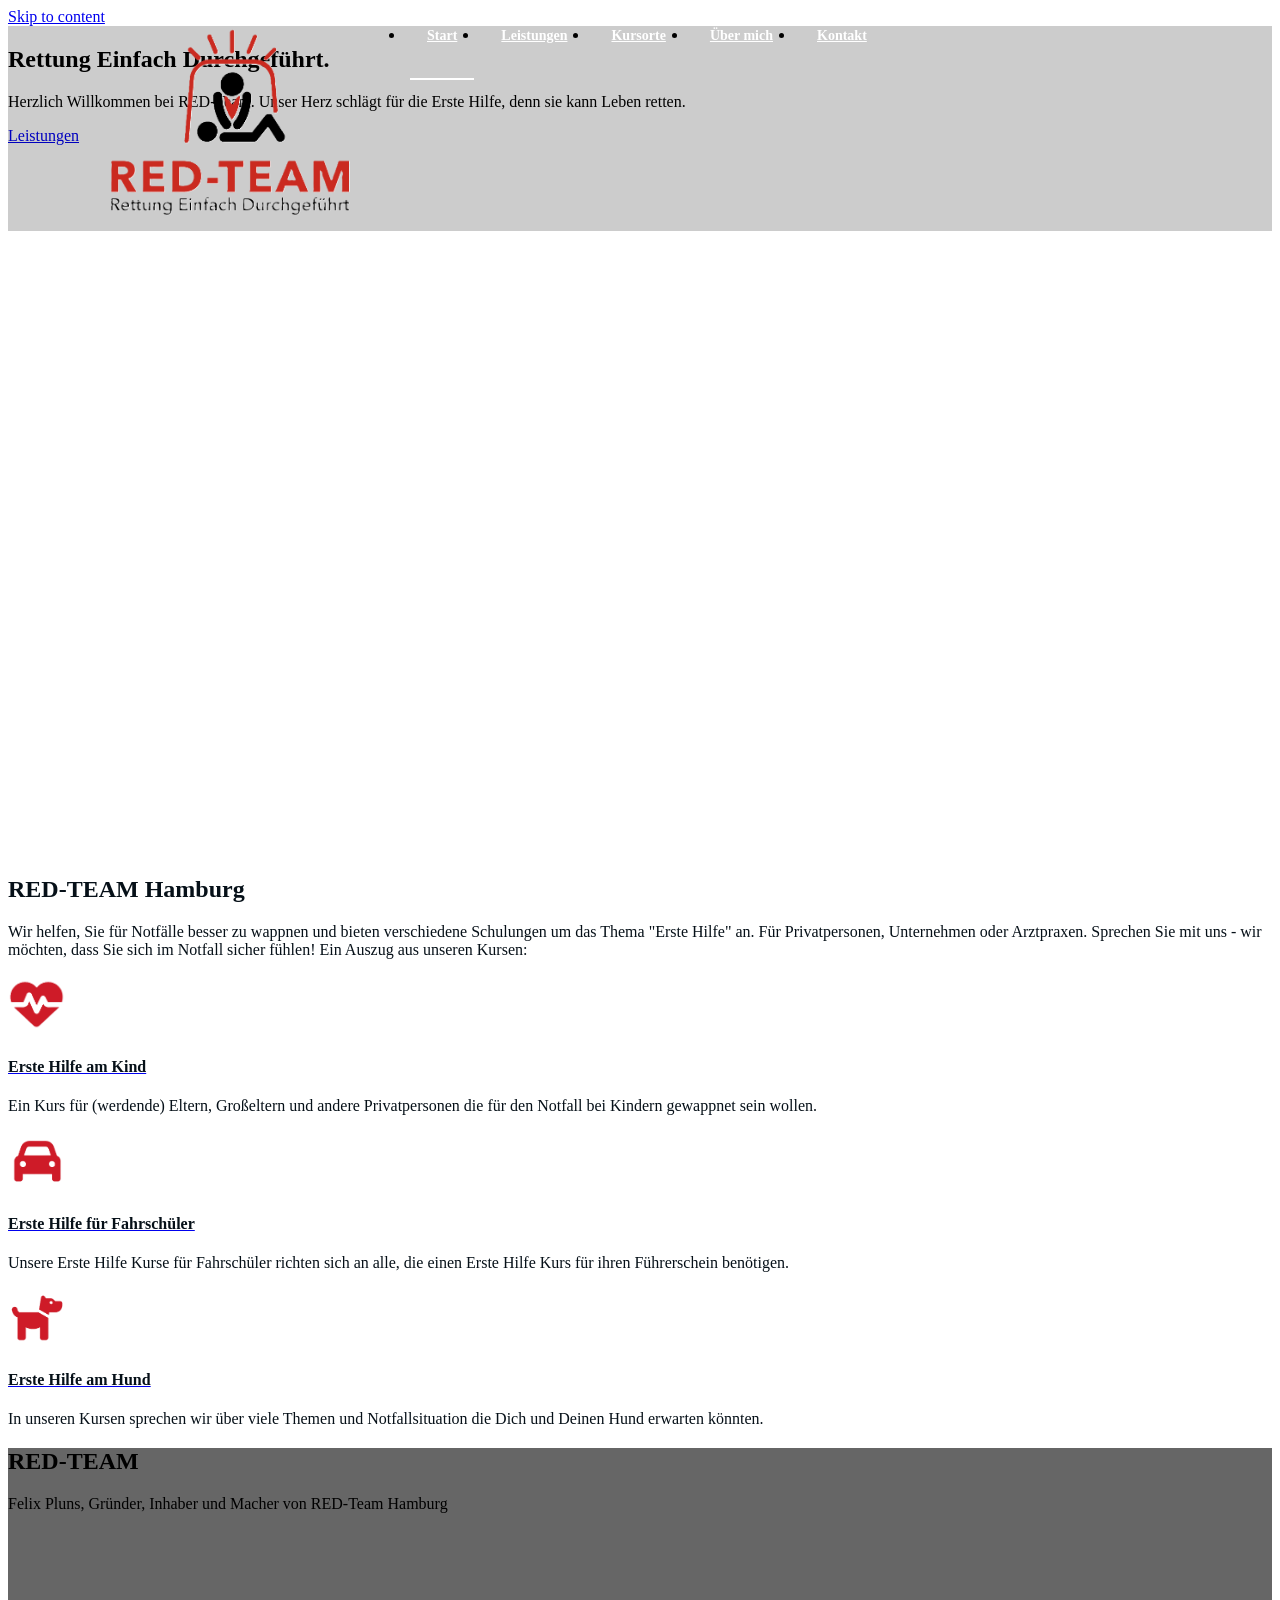
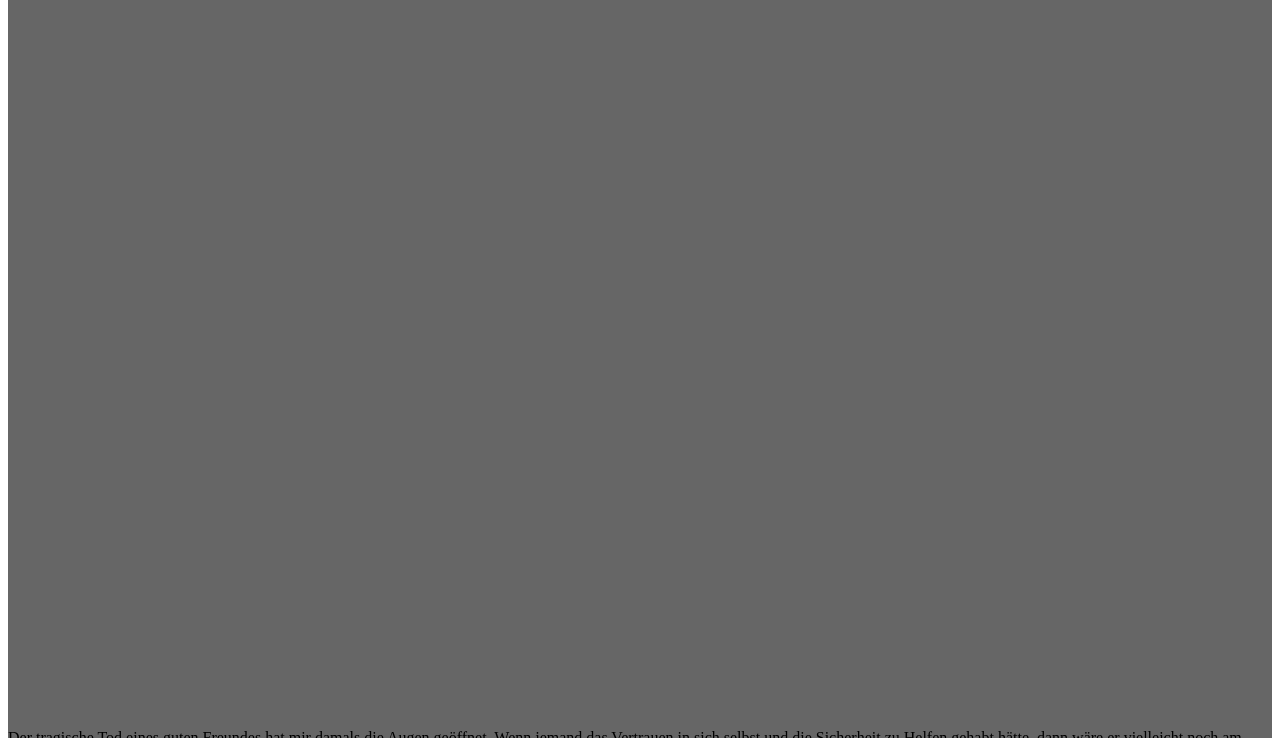
==== commit 37cd6a66: "Add files via upload" ====
--- a/index.html
+++ b/index.html
@@ -193,204 +193,204 @@
 <link rel="canonical" href="https://www.myredteam.de/" />
 <link rel='shortlink' href='https://www.myredteam.de/' />
 		<!-- Custom Logo: hide header text -->
-		<style id="custom-logo-css" type="text/css">
-			.site-title, .site-description {
-				position: absolute;
-				clip-path: inset(50%);
-			}
-		</style>
-		<style id="red-team-course-accordion-css" type="text/css">
-			#blog.home-news .course-card {
-				position: relative;
-				padding: 0;
-				border: 1px solid rgba(6, 16, 24, 0.1);
-				border-radius: 8px;
-				box-shadow: 0 12px 28px rgba(6, 16, 24, 0.08);
-				overflow: hidden;
-			}
-
-			#blog.home-news .course-card:hover {
-				box-shadow: 0 16px 34px rgba(6, 16, 24, 0.12);
-				transform: translateY(-2px);
-			}
-
-			#blog.home-news .course-card .entry-header {
-				display: flex;
-				align-items: center;
-				justify-content: space-between;
-				gap: 16px;
-				margin: 0;
-				padding: 22px 22px 14px;
-				cursor: pointer;
-			}
-
-			#blog.home-news .course-card .entry-header .entry-title {
-				margin: 0;
-			}
-
-			#blog.home-news .course-card .entry-content {
-				padding: 0 22px 22px;
-			}
-
-			#blog.home-news .course-card .em-events-list > p {
-				margin: 0 0 14px;
-				padding: 0 0 14px;
-				border-bottom: 1px solid rgba(6, 16, 24, 0.08);
-			}
-
-			#blog.home-news .course-card .em-events-list > p:empty {
-				display: none;
-			}
-
-			#blog.home-news .course-toggle {
-				flex: 0 0 auto;
-				width: 38px;
-				height: 38px;
-				border: 1px solid rgba(208, 2, 27, 0.32);
-				border-radius: 50%;
-				background: #ffffff;
-				color: #d0021b;
-				font-size: 1.4rem;
-				font-weight: 700;
-				line-height: 1;
-				cursor: pointer;
-				transition: background-color 0.2s ease, color 0.2s ease, transform 0.2s ease;
-			}
-
-			#blog.home-news .course-toggle:hover,
-			#blog.home-news .course-toggle:focus {
-				background-color: #d0021b;
-				color: #ffffff;
-				outline: none;
-			}
-
-			#blog.home-news .course-card.is-collapsed .entry-content {
-				display: none;
-			}
-
-			#blog.home-news .course-card.is-expanded .course-toggle {
-				transform: rotate(45deg);
-			}
-
-			#blog.home-news .course-expand {
-				width: calc(100% - 44px);
-				margin: 0 22px 22px;
-				padding: 11px 14px;
-				border: 1px solid rgba(208, 2, 27, 0.24);
-				border-radius: 6px;
-				background: rgba(208, 2, 27, 0.06);
-				color: #d0021b;
-				font-weight: 700;
-				text-align: center;
-				cursor: pointer;
-			}
-
-			#blog.home-news .course-expand:hover,
-			#blog.home-news .course-expand:focus {
-				background-color: #d0021b;
-				color: #ffffff;
-				outline: none;
-			}
-
-			@media (max-width: 767px) {
-				#blog.home-news .course-card .entry-header {
-					padding: 18px 18px 12px;
-				}
-
-				#blog.home-news .course-card .entry-content {
-					padding: 0 18px 18px;
-				}
-
-				#blog.home-news .course-expand {
-					width: calc(100% - 36px);
-					margin: 0 18px 18px;
-				}
-			}
-		</style>
-		<style id="red-team-service-icons-css" type="text/css">
-			.service-section .post .post-thumbnail {
-				overflow: visible;
-			}
-
-			.service-section .service-icon-img {
-				display: inline-block;
-				width: 58px;
-				height: 58px;
-				object-fit: contain;
-			}
-		</style>
-		<style id="red-team-hero-button-css" type="text/css">
-			.slide-btn-sm:before,
-			.slide-btn-sm:after {
-				content: "";
-				font-family: inherit;
-			}
-
-			.slide-btn-sm:after {
-				top: 50%;
-				right: 1.1rem;
-				bottom: auto;
-				width: 0.72rem;
-				height: 0.72rem;
-				padding: 0;
-				border-top: 3px solid #fff;
-				border-right: 3px solid #fff;
-				transform: translateY(-50%) rotate(45deg);
-			}
-		</style>
-		<style id="red-team-footer-css" type="text/css">
-			.footer-sidebar .wp-block-social-links {
-				display: flex;
-				flex-wrap: wrap;
-				gap: 12px;
-				margin: 0;
-				padding: 0;
-			}
-
-			.footer-sidebar .wp-block-social-links .wp-social-link {
-				width: 46px;
-				height: 46px;
-				margin: 0;
-				border: 1px solid rgba(255, 255, 255, 0.16);
-				border-radius: 8px;
-				background: rgba(255, 255, 255, 0.08);
-				color: #ffffff;
-				transition: background-color 0.2s ease, border-color 0.2s ease, transform 0.2s ease;
-			}
-
-			.footer-sidebar .wp-block-social-links .wp-social-link:hover,
-			.footer-sidebar .wp-block-social-links .wp-social-link:focus-within {
-				background: #d0021b;
-				border-color: #d0021b;
-				transform: translateY(-2px);
-			}
-
-			.footer-sidebar .wp-block-social-links .wp-social-link a {
-				display: flex;
-				align-items: center;
-				justify-content: center;
-				width: 100%;
-				height: 100%;
-				color: inherit;
-				padding: 0;
-			}
-
-			.footer-sidebar .wp-block-social-links .wp-social-link svg {
-				width: 23px;
-				height: 23px;
-				fill: currentColor;
-			}
-
-			.site-info .red-team-trademark {
-				color: #ffffff;
-				font-weight: 700;
-				letter-spacing: 0.06em;
-				text-transform: uppercase;
-			}
-		</style>
-				<style type="text/css">
-			div.em-payment-gateway-form .em-pp-card-container {
-				display: grid;
+		<style id="custom-logo-css" type="text/css">
+			.site-title, .site-description {
+				position: absolute;
+				clip-path: inset(50%);
+			}
+		</style>
+		<style id="red-team-course-accordion-css" type="text/css">
+			#blog.home-news .course-card {
+				position: relative;
+				padding: 0;
+				border: 1px solid rgba(6, 16, 24, 0.1);
+				border-radius: 8px;
+				box-shadow: 0 12px 28px rgba(6, 16, 24, 0.08);
+				overflow: hidden;
+			}
+
+			#blog.home-news .course-card:hover {
+				box-shadow: 0 16px 34px rgba(6, 16, 24, 0.12);
+				transform: translateY(-2px);
+			}
+
+			#blog.home-news .course-card .entry-header {
+				display: flex;
+				align-items: center;
+				justify-content: space-between;
+				gap: 16px;
+				margin: 0;
+				padding: 22px 22px 14px;
+				cursor: pointer;
+			}
+
+			#blog.home-news .course-card .entry-header .entry-title {
+				margin: 0;
+			}
+
+			#blog.home-news .course-card .entry-content {
+				padding: 0 22px 22px;
+			}
+
+			#blog.home-news .course-card .em-events-list > p {
+				margin: 0 0 14px;
+				padding: 0 0 14px;
+				border-bottom: 1px solid rgba(6, 16, 24, 0.08);
+			}
+
+			#blog.home-news .course-card .em-events-list > p:empty {
+				display: none;
+			}
+
+			#blog.home-news .course-toggle {
+				flex: 0 0 auto;
+				width: 38px;
+				height: 38px;
+				border: 1px solid rgba(208, 2, 27, 0.32);
+				border-radius: 50%;
+				background: #ffffff;
+				color: #d0021b;
+				font-size: 1.4rem;
+				font-weight: 700;
+				line-height: 1;
+				cursor: pointer;
+				transition: background-color 0.2s ease, color 0.2s ease, transform 0.2s ease;
+			}
+
+			#blog.home-news .course-toggle:hover,
+			#blog.home-news .course-toggle:focus {
+				background-color: #d0021b;
+				color: #ffffff;
+				outline: none;
+			}
+
+			#blog.home-news .course-card.is-collapsed .entry-content {
+				display: none;
+			}
+
+			#blog.home-news .course-card.is-expanded .course-toggle {
+				transform: rotate(45deg);
+			}
+
+			#blog.home-news .course-expand {
+				width: calc(100% - 44px);
+				margin: 0 22px 22px;
+				padding: 11px 14px;
+				border: 1px solid rgba(208, 2, 27, 0.24);
+				border-radius: 6px;
+				background: rgba(208, 2, 27, 0.06);
+				color: #d0021b;
+				font-weight: 700;
+				text-align: center;
+				cursor: pointer;
+			}
+
+			#blog.home-news .course-expand:hover,
+			#blog.home-news .course-expand:focus {
+				background-color: #d0021b;
+				color: #ffffff;
+				outline: none;
+			}
+
+			@media (max-width: 767px) {
+				#blog.home-news .course-card .entry-header {
+					padding: 18px 18px 12px;
+				}
+
+				#blog.home-news .course-card .entry-content {
+					padding: 0 18px 18px;
+				}
+
+				#blog.home-news .course-expand {
+					width: calc(100% - 36px);
+					margin: 0 18px 18px;
+				}
+			}
+		</style>
+		<style id="red-team-service-icons-css" type="text/css">
+			.service-section .post .post-thumbnail {
+				overflow: visible;
+			}
+
+			.service-section .service-icon-img {
+				display: inline-block;
+				width: 58px;
+				height: 58px;
+				object-fit: contain;
+			}
+		</style>
+		<style id="red-team-hero-button-css" type="text/css">
+			.slide-btn-sm:before,
+			.slide-btn-sm:after {
+				content: "";
+				font-family: inherit;
+			}
+
+			.slide-btn-sm:after {
+				top: 50%;
+				right: 1.1rem;
+				bottom: auto;
+				width: 0.72rem;
+				height: 0.72rem;
+				padding: 0;
+				border-top: 3px solid #fff;
+				border-right: 3px solid #fff;
+				transform: translateY(-50%) rotate(45deg);
+			}
+		</style>
+		<style id="red-team-footer-css" type="text/css">
+			.footer-sidebar .wp-block-social-links {
+				display: flex;
+				flex-wrap: wrap;
+				gap: 12px;
+				margin: 0;
+				padding: 0;
+			}
+
+			.footer-sidebar .wp-block-social-links .wp-social-link {
+				width: 46px;
+				height: 46px;
+				margin: 0;
+				border: 1px solid rgba(255, 255, 255, 0.16);
+				border-radius: 8px;
+				background: rgba(255, 255, 255, 0.08);
+				color: #ffffff;
+				transition: background-color 0.2s ease, border-color 0.2s ease, transform 0.2s ease;
+			}
+
+			.footer-sidebar .wp-block-social-links .wp-social-link:hover,
+			.footer-sidebar .wp-block-social-links .wp-social-link:focus-within {
+				background: #d0021b;
+				border-color: #d0021b;
+				transform: translateY(-2px);
+			}
+
+			.footer-sidebar .wp-block-social-links .wp-social-link a {
+				display: flex;
+				align-items: center;
+				justify-content: center;
+				width: 100%;
+				height: 100%;
+				color: inherit;
+				padding: 0;
+			}
+
+			.footer-sidebar .wp-block-social-links .wp-social-link svg {
+				width: 23px;
+				height: 23px;
+				fill: currentColor;
+			}
+
+			.site-info .red-team-trademark {
+				color: #ffffff;
+				font-weight: 700;
+				letter-spacing: 0.06em;
+				text-transform: uppercase;
+			}
+		</style>
+				<style type="text/css">
+			div.em-payment-gateway-form .em-pp-card-container {
+				display: grid;
 				grid-template-columns: 4fr 1fr 1fr;
 				grid-gap: 10px;
 			}
@@ -1064,7 +1064,7 @@
 	<div class="container-fluid p-l-r-0">
 			<!-- Brand and toggle get grouped for better mobile display -->
 		<div class="navbar-header">
-			<a href="https://www.myredteam.de/" class="navbar-brand " rel="home" aria-current="page"><img width="730" height="447" src="https://www.myredteam.de/wp-content/uploads/2019/12/cropped-Red-Team-Logo.png" class="custom-logo" alt="Erste Hilfe Kurs Hamburg Führerschein" decoding="async" fetchpriority="high" srcset="https://www.myredteam.de/wp-content/uploads/2019/12/cropped-Red-Team-Logo.png 730w, https://www.myredteam.de/wp-content/uploads/2019/12/cropped-Red-Team-Logo-300x184.png 300w" sizes="(max-width: 730px) 100vw, 730px" /></a>			<div class="site-branding-text">
+			<a href="https://www.myredteam.de/" class="navbar-brand " rel="home" aria-current="page"><img width="730" height="447" src="RedTeamLogo.png" class="custom-logo" alt="Erste Hilfe Kurs Hamburg Führerschein" decoding="async" fetchpriority="high" sizes="(max-width: 730px) 100vw, 730px" /></a>			<div class="site-branding-text">
 				<h1 class="site-title"><a href="https://www.myredteam.de/" rel="home">RED-Team &#8211; Erste Hilfe Kurs Hamburg</a></h1>
 									<p class="site-description">Rettung einfach durchgeführt</p>
 							</div>
@@ -1147,7 +1147,7 @@
 								<figure class="post-thumbnail">	
 														<a href="https://www.myredteam.de/erste-hilfe-am-kind-fur-eltern/"  >
 														
-							<img class="service-icon-img" src="erste-hilfe-am-kind-fur-eltern.png" alt="Erste Hilfe am Kind">
+							<img class="service-icon-img" src="erste-hilfe-am-kind-fur-eltern.png" alt="Erste Hilfe am Kind">
 									
 												</a>
 												</figure>	
@@ -1177,7 +1177,7 @@
 								<figure class="post-thumbnail">	
 														<a href="https://www.myredteam.de/erste-hilfe-fuer-fahrschueler/"  >
 														
-							<img class="service-icon-img" src="erste-hilfe-fuer-fahrschueler.png" alt="Erste Hilfe fÃ¼r FahrschÃ¼ler">
+							<img class="service-icon-img" src="erste-hilfe-fuer-fahrschueler.png" alt="Erste Hilfe fÃ¼r FahrschÃ¼ler">
 									
 												</a>
 												</figure>	
@@ -1207,7 +1207,7 @@
 								<figure class="post-thumbnail">	
 														<a href="https://www.myredteam.de/erste-hilfe-am-hund/"  >
 														
-							<img class="service-icon-img" src="rste-hilfe-am-hund.png" alt="Erste Hilfe am Hund">
+							<img class="service-icon-img" src="rste-hilfe-am-hund.png" alt="Erste Hilfe am Hund">
 									
 												</a>
 												</figure>	
@@ -1383,99 +1383,99 @@
 			</div>
 					</div>
 	</div>	
-</section>
-<!-- /Latest News Section -->
-<div class="clearfix"></div>
-</div><!-- Footer Section -->
-<script>
-	(function () {
-		var courseCards = document.querySelectorAll('#blog.home-news article.post');
-
-		if (!courseCards.length) {
-			return;
-		}
-
-		Array.prototype.forEach.call(courseCards, function (card, index) {
-			var header = card.querySelector('.entry-header');
-			var content = card.querySelector('.entry-content');
-			var list = card.querySelector('.em-events-list');
-			var title = header ? header.querySelector('.entry-title') : null;
-			var realItems = list ? Array.prototype.filter.call(list.querySelectorAll('p'), function (item) {
-				return item.textContent.trim().length > 0;
-			}) : [];
-
-			if (!header || !content || !list || realItems.length < 3) {
-				return;
-			}
-
-			var panelId = 'course-panel-' + index;
-			var label = title ? title.textContent.trim() : 'Kurstermine';
-			var toggle = document.createElement('button');
-			var expand = document.createElement('button');
-
-			card.classList.add('course-card', 'is-collapsed');
-			content.id = panelId;
-
-			toggle.type = 'button';
-			toggle.className = 'course-toggle';
-			toggle.textContent = '+';
-			toggle.setAttribute('aria-label', label + ' ein- oder ausklappen');
-			toggle.setAttribute('aria-controls', panelId);
-			toggle.setAttribute('aria-expanded', 'false');
-			header.appendChild(toggle);
-
-			expand.type = 'button';
-			expand.className = 'course-expand';
-			expand.textContent = 'Mehr Termine anzeigen';
-			expand.setAttribute('aria-controls', panelId);
-			expand.setAttribute('aria-expanded', 'false');
-			card.appendChild(expand);
-
-			function setExpanded(expanded) {
-				card.classList.toggle('is-expanded', expanded);
-				card.classList.toggle('is-collapsed', !expanded);
-				toggle.setAttribute('aria-expanded', expanded ? 'true' : 'false');
-				expand.setAttribute('aria-expanded', expanded ? 'true' : 'false');
-				expand.textContent = expanded ? 'Weniger Termine anzeigen' : 'Mehr Termine anzeigen';
-			}
-
-			header.addEventListener('click', function (event) {
-				if (event.target.closest('a')) {
-					return;
-				}
-
-				setExpanded(!card.classList.contains('is-expanded'));
-			});
-
-			toggle.addEventListener('click', function (event) {
-				event.stopPropagation();
-				setExpanded(!card.classList.contains('is-expanded'));
-			});
-
-			expand.addEventListener('click', function () {
-				setExpanded(!card.classList.contains('is-expanded'));
-			});
-		});
-	})();
-</script>
-	<footer class="site-footer">		
-		<div class="container">
+</section>
+<!-- /Latest News Section -->
+<div class="clearfix"></div>
+</div><!-- Footer Section -->
+<script>
+	(function () {
+		var courseCards = document.querySelectorAll('#blog.home-news article.post');
+
+		if (!courseCards.length) {
+			return;
+		}
+
+		Array.prototype.forEach.call(courseCards, function (card, index) {
+			var header = card.querySelector('.entry-header');
+			var content = card.querySelector('.entry-content');
+			var list = card.querySelector('.em-events-list');
+			var title = header ? header.querySelector('.entry-title') : null;
+			var realItems = list ? Array.prototype.filter.call(list.querySelectorAll('p'), function (item) {
+				return item.textContent.trim().length > 0;
+			}) : [];
+
+			if (!header || !content || !list || realItems.length < 3) {
+				return;
+			}
+
+			var panelId = 'course-panel-' + index;
+			var label = title ? title.textContent.trim() : 'Kurstermine';
+			var toggle = document.createElement('button');
+			var expand = document.createElement('button');
+
+			card.classList.add('course-card', 'is-collapsed');
+			content.id = panelId;
+
+			toggle.type = 'button';
+			toggle.className = 'course-toggle';
+			toggle.textContent = '+';
+			toggle.setAttribute('aria-label', label + ' ein- oder ausklappen');
+			toggle.setAttribute('aria-controls', panelId);
+			toggle.setAttribute('aria-expanded', 'false');
+			header.appendChild(toggle);
+
+			expand.type = 'button';
+			expand.className = 'course-expand';
+			expand.textContent = 'Mehr Termine anzeigen';
+			expand.setAttribute('aria-controls', panelId);
+			expand.setAttribute('aria-expanded', 'false');
+			card.appendChild(expand);
+
+			function setExpanded(expanded) {
+				card.classList.toggle('is-expanded', expanded);
+				card.classList.toggle('is-collapsed', !expanded);
+				toggle.setAttribute('aria-expanded', expanded ? 'true' : 'false');
+				expand.setAttribute('aria-expanded', expanded ? 'true' : 'false');
+				expand.textContent = expanded ? 'Weniger Termine anzeigen' : 'Mehr Termine anzeigen';
+			}
+
+			header.addEventListener('click', function (event) {
+				if (event.target.closest('a')) {
+					return;
+				}
+
+				setExpanded(!card.classList.contains('is-expanded'));
+			});
+
+			toggle.addEventListener('click', function (event) {
+				event.stopPropagation();
+				setExpanded(!card.classList.contains('is-expanded'));
+			});
+
+			expand.addEventListener('click', function () {
+				setExpanded(!card.classList.contains('is-expanded'));
+			});
+		});
+	})();
+</script>
+	<footer class="site-footer">		
+		<div class="container">
 			
 			   		
 		<div class="row footer-sidebar">
-						<div class="col-md-4">		
-				<aside id="block-2" class="widget widget_block wow fadeInDown animated" data-wow-delay="0.4s">
+						<div class="col-md-4">		
+				<aside id="block-2" class="widget widget_block wow fadeInDown animated" data-wow-delay="0.4s">
 <ul class="wp-block-social-links is-layout-flex wp-block-social-links-is-layout-flex"><li class="wp-social-link wp-social-link-facebook  wp-block-social-link"><a href="https://www.facebook.com/myredteamhh/" class="wp-block-social-link-anchor"><svg width="24" height="24" viewBox="0 0 24 24" version="1.1" xmlns="http://www.w3.org/2000/svg" aria-hidden="true" focusable="false"><path d="M12 2C6.5 2 2 6.5 2 12c0 5 3.7 9.1 8.4 9.9v-7H7.9V12h2.5V9.8c0-2.5 1.5-3.9 3.8-3.9 1.1 0 2.2.2 2.2.2v2.5h-1.3c-1.2 0-1.6.8-1.6 1.6V12h2.8l-.4 2.9h-2.3v7C18.3 21.1 22 17 22 12c0-5.5-4.5-10-10-10z"></path></svg><span class="wp-block-social-link-label screen-reader-text">Facebook</span></a></li>
 
 <li class="wp-social-link wp-social-link-instagram  wp-block-social-link"><a href="https://www.instagram.com/myredteamhh/" class="wp-block-social-link-anchor"><svg width="24" height="24" viewBox="0 0 24 24" version="1.1" xmlns="http://www.w3.org/2000/svg" aria-hidden="true" focusable="false"><path d="M12,4.622c2.403,0,2.688,0.009,3.637,0.052c0.877,0.04,1.354,0.187,1.671,0.31c0.42,0.163,0.72,0.358,1.035,0.673 c0.315,0.315,0.51,0.615,0.673,1.035c0.123,0.317,0.27,0.794,0.31,1.671c0.043,0.949,0.052,1.234,0.052,3.637 s-0.009,2.688-0.052,3.637c-0.04,0.877-0.187,1.354-0.31,1.671c-0.163,0.42-0.358,0.72-0.673,1.035 c-0.315,0.315-0.615,0.51-1.035,0.673c-0.317,0.123-0.794,0.27-1.671,0.31c-0.949,0.043-1.233,0.052-3.637,0.052 s-2.688-0.009-3.637-0.052c-0.877-0.04-1.354-0.187-1.671-0.31c-0.42-0.163-0.72-0.358-1.035-0.673 c-0.315-0.315-0.51-0.615-0.673-1.035c-0.123-0.317-0.27-0.794-0.31-1.671C4.631,14.688,4.622,14.403,4.622,12 s0.009-2.688,0.052-3.637c0.04-0.877,0.187-1.354,0.31-1.671c0.163-0.42,0.358-0.72,0.673-1.035 c0.315-0.315,0.615-0.51,1.035-0.673c0.317-0.123,0.794-0.27,1.671-0.31C9.312,4.631,9.597,4.622,12,4.622 M12,3 C9.556,3,9.249,3.01,8.289,3.054C7.331,3.098,6.677,3.25,6.105,3.472C5.513,3.702,5.011,4.01,4.511,4.511 c-0.5,0.5-0.808,1.002-1.038,1.594C3.25,6.677,3.098,7.331,3.054,8.289C3.01,9.249,3,9.556,3,12c0,2.444,0.01,2.751,0.054,3.711 c0.044,0.958,0.196,1.612,0.418,2.185c0.23,0.592,0.538,1.094,1.038,1.594c0.5,0.5,1.002,0.808,1.594,1.038 c0.572,0.222,1.227,0.375,2.185,0.418C9.249,20.99,9.556,21,12,21s2.751-0.01,3.711-0.054c0.958-0.044,1.612-0.196,2.185-0.418 c0.592-0.23,1.094-0.538,1.594-1.038c0.5-0.5,0.808-1.002,1.038-1.594c0.222-0.572,0.375-1.227,0.418-2.185 C20.99,14.751,21,14.444,21,12s-0.01-2.751-0.054-3.711c-0.044-0.958-0.196-1.612-0.418-2.185c-0.23-0.592-0.538-1.094-1.038-1.594 c-0.5-0.5-1.002-0.808-1.594-1.038c-0.572-0.222-1.227-0.375-2.185-0.418C14.751,3.01,14.444,3,12,3L12,3z M12,7.378 c-2.552,0-4.622,2.069-4.622,4.622S9.448,16.622,12,16.622s4.622-2.069,4.622-4.622S14.552,7.378,12,7.378z M12,15 c-1.657,0-3-1.343-3-3s1.343-3,3-3s3,1.343,3,3S13.657,15,12,15z M16.804,6.116c-0.596,0-1.08,0.484-1.08,1.08 s0.484,1.08,1.08,1.08c0.596,0,1.08-0.484,1.08-1.08S17.401,6.116,16.804,6.116z"></path></svg><span class="wp-block-social-link-label screen-reader-text">Instagram</span></a></li>
 
-<li class="wp-social-link wp-social-link-mail  wp-block-social-link"><a href="mailto:k&#111;ntak&#116;&#064;m&#121;&#114;ed&#116;eam.&#100;e" class="wp-block-social-link-anchor"><svg width="24" height="24" viewBox="0 0 24 24" version="1.1" xmlns="http://www.w3.org/2000/svg" aria-hidden="true" focusable="false"><path d="M19,5H5c-1.1,0-2,.9-2,2v10c0,1.1.9,2,2,2h14c1.1,0,2-.9,2-2V7c0-1.1-.9-2-2-2zm.5,12c0,.3-.2.5-.5.5H5c-.3,0-.5-.2-.5-.5V9.8l7.5,5.6,7.5-5.6V17zm0-9.1L12,13.6,4.5,7.9V7c0-.3.2-.5.5-.5h14c.3,0,.5.2.5.5v.9z"></path></svg><span class="wp-block-social-link-label screen-reader-text">E-Mail</span></a></li>
-
-<li class="wp-social-link wp-social-link-snapchat wp-block-social-link"><a href="https://www.snapchat.com/add/myredteamhh" target="_blank" rel="noopener" class="wp-block-social-link-anchor"><svg width="24" height="24" viewBox="0 0 24 24" aria-hidden="true" focusable="false"><path d="M12 2.5c2.5 0 4.2 1.9 4.2 4.6v2.5c0 .3.2.5.5.5.4 0 .9-.3 1.3-.3.5 0 .9.3.9.7 0 .6-.9 1-1.6 1.3-.4.2-.8.4-.8.7 0 .6 1.2 2.5 3.5 3 .5.1.8.4.8.8 0 .7-1.4 1-2.4 1.2-.3.1-.5.3-.5.6l-.1.7c0 .4-.3.6-.7.6h-.2c-.7 0-1.4-.3-2.1-.3-.5 0-.9.2-1.4.7-.4.5-.8.9-1.4.9s-1-.4-1.4-.9c-.5-.5-.9-.7-1.4-.7-.7 0-1.4.3-2.1.3h-.2c-.4 0-.7-.2-.7-.6l-.1-.7c0-.3-.2-.5-.5-.6-1-.2-2.4-.5-2.4-1.2 0-.4.3-.7.8-.8 2.3-.5 3.5-2.4 3.5-3 0-.3-.4-.5-.8-.7-.7-.3-1.6-.7-1.6-1.3 0-.4.4-.7.9-.7.4 0 .9.3 1.3.3.3 0 .5-.2.5-.5V7.1C7.8 4.4 9.5 2.5 12 2.5z"></path></svg><span class="wp-block-social-link-label screen-reader-text">Snapchat</span></a></li>
-
-<li class="wp-social-link wp-social-link-tiktok wp-block-social-link"><a href="https://www.tiktok.com/@myredteamhh" target="_blank" rel="noopener" class="wp-block-social-link-anchor"><svg width="24" height="24" viewBox="0 0 24 24" aria-hidden="true" focusable="false"><path d="M16.6 3c.3 2.1 1.5 3.5 3.4 3.8v3.2c-1.3 0-2.5-.4-3.5-1.1v5.8c0 3.8-2.5 6.3-6.1 6.3-3 0-5.4-2.2-5.4-5.1 0-3.2 2.5-5.4 6.2-5.2v3.3c-1.7-.2-2.8.6-2.8 1.9 0 1.1.8 1.9 2 1.9 1.4 0 2.3-.8 2.3-2.7V3h3.9z"></path></svg><span class="wp-block-social-link-label screen-reader-text">TikTok</span></a></li>
-
-<li class="wp-social-link wp-social-link-youtube wp-block-social-link"><a href="https://www.youtube.com/@myredteamhh" target="_blank" rel="noopener" class="wp-block-social-link-anchor"><svg width="24" height="24" viewBox="0 0 24 24" aria-hidden="true" focusable="false"><path d="M21.6 7.2s-.2-1.5-.8-2.1c-.8-.8-1.6-.8-2-.9C16 4 12 4 12 4s-4 0-6.8.2c-.4.1-1.2.1-2 .9-.6.6-.8 2.1-.8 2.1S2 9 2 10.8v1.7c0 1.8.4 3.6.4 3.6s.2 1.5.8 2.1c.8.8 1.8.8 2.2.9 1.6.2 6.6.2 6.6.2s4 0 6.8-.2c.4-.1 1.2-.1 2-.9.6-.6.8-2.1.8-2.1s.4-1.8.4-3.6v-1.7c0-1.8-.4-3.6-.4-3.6zM10 14.8V8.7l5.4 3.1L10 14.8z"></path></svg><span class="wp-block-social-link-label screen-reader-text">YouTube</span></a></li></ul>
+<li class="wp-social-link wp-social-link-mail  wp-block-social-link"><a href="mailto:k&#111;ntak&#116;&#064;m&#121;&#114;ed&#116;eam.&#100;e" class="wp-block-social-link-anchor"><svg width="24" height="24" viewBox="0 0 24 24" version="1.1" xmlns="http://www.w3.org/2000/svg" aria-hidden="true" focusable="false"><path d="M19,5H5c-1.1,0-2,.9-2,2v10c0,1.1.9,2,2,2h14c1.1,0,2-.9,2-2V7c0-1.1-.9-2-2-2zm.5,12c0,.3-.2.5-.5.5H5c-.3,0-.5-.2-.5-.5V9.8l7.5,5.6,7.5-5.6V17zm0-9.1L12,13.6,4.5,7.9V7c0-.3.2-.5.5-.5h14c.3,0,.5.2.5.5v.9z"></path></svg><span class="wp-block-social-link-label screen-reader-text">E-Mail</span></a></li>
+
+<li class="wp-social-link wp-social-link-snapchat wp-block-social-link"><a href="https://www.snapchat.com/add/myredteamhh" target="_blank" rel="noopener" class="wp-block-social-link-anchor"><svg width="24" height="24" viewBox="0 0 24 24" aria-hidden="true" focusable="false"><path d="M12 2.5c2.5 0 4.2 1.9 4.2 4.6v2.5c0 .3.2.5.5.5.4 0 .9-.3 1.3-.3.5 0 .9.3.9.7 0 .6-.9 1-1.6 1.3-.4.2-.8.4-.8.7 0 .6 1.2 2.5 3.5 3 .5.1.8.4.8.8 0 .7-1.4 1-2.4 1.2-.3.1-.5.3-.5.6l-.1.7c0 .4-.3.6-.7.6h-.2c-.7 0-1.4-.3-2.1-.3-.5 0-.9.2-1.4.7-.4.5-.8.9-1.4.9s-1-.4-1.4-.9c-.5-.5-.9-.7-1.4-.7-.7 0-1.4.3-2.1.3h-.2c-.4 0-.7-.2-.7-.6l-.1-.7c0-.3-.2-.5-.5-.6-1-.2-2.4-.5-2.4-1.2 0-.4.3-.7.8-.8 2.3-.5 3.5-2.4 3.5-3 0-.3-.4-.5-.8-.7-.7-.3-1.6-.7-1.6-1.3 0-.4.4-.7.9-.7.4 0 .9.3 1.3.3.3 0 .5-.2.5-.5V7.1C7.8 4.4 9.5 2.5 12 2.5z"></path></svg><span class="wp-block-social-link-label screen-reader-text">Snapchat</span></a></li>
+
+<li class="wp-social-link wp-social-link-tiktok wp-block-social-link"><a href="https://www.tiktok.com/@myredteamhh" target="_blank" rel="noopener" class="wp-block-social-link-anchor"><svg width="24" height="24" viewBox="0 0 24 24" aria-hidden="true" focusable="false"><path d="M16.6 3c.3 2.1 1.5 3.5 3.4 3.8v3.2c-1.3 0-2.5-.4-3.5-1.1v5.8c0 3.8-2.5 6.3-6.1 6.3-3 0-5.4-2.2-5.4-5.1 0-3.2 2.5-5.4 6.2-5.2v3.3c-1.7-.2-2.8.6-2.8 1.9 0 1.1.8 1.9 2 1.9 1.4 0 2.3-.8 2.3-2.7V3h3.9z"></path></svg><span class="wp-block-social-link-label screen-reader-text">TikTok</span></a></li>
+
+<li class="wp-social-link wp-social-link-youtube wp-block-social-link"><a href="https://www.youtube.com/@myredteamhh" target="_blank" rel="noopener" class="wp-block-social-link-anchor"><svg width="24" height="24" viewBox="0 0 24 24" aria-hidden="true" focusable="false"><path d="M21.6 7.2s-.2-1.5-.8-2.1c-.8-.8-1.6-.8-2-.9C16 4 12 4 12 4s-4 0-6.8.2c-.4.1-1.2.1-2 .9-.6.6-.8 2.1-.8 2.1S2 9 2 10.8v1.7c0 1.8.4 3.6.4 3.6s.2 1.5.8 2.1c.8.8 1.8.8 2.2.9 1.6.2 6.6.2 6.6.2s4 0 6.8-.2c.4-.1 1.2-.1 2-.9.6-.6.8-2.1.8-2.1s.4-1.8.4-3.6v-1.7c0-1.8-.4-3.6-.4-3.6zM10 14.8V8.7l5.4 3.1L10 14.8z"></path></svg><span class="wp-block-social-link-label screen-reader-text">YouTube</span></a></li></ul>
 </aside>			
 			</div>
 						
@@ -1492,7 +1492,7 @@
 				<div class="col-md-12">
 												<div class="site-info wow fadeIn animated" data-wow-delay="0.4s">
 							<!--/<p>Proudly powered by <a href="https://wordpress.org">WordPress</a> | Theme: <a href="https://spicethemes.com" rel="nofollow">Certify</a> by SpiceThemes</p>-->
-							<p class="red-team-trademark">Red Team&trade;</p>
+							<p class="red-team-trademark">Red Team&trade;</p>
 						</div>
 									</div>			
 				</div>	
@@ -1595,4 +1595,4 @@
 /* ]]> */
 </script>
 </body>
-</html>
+</html>
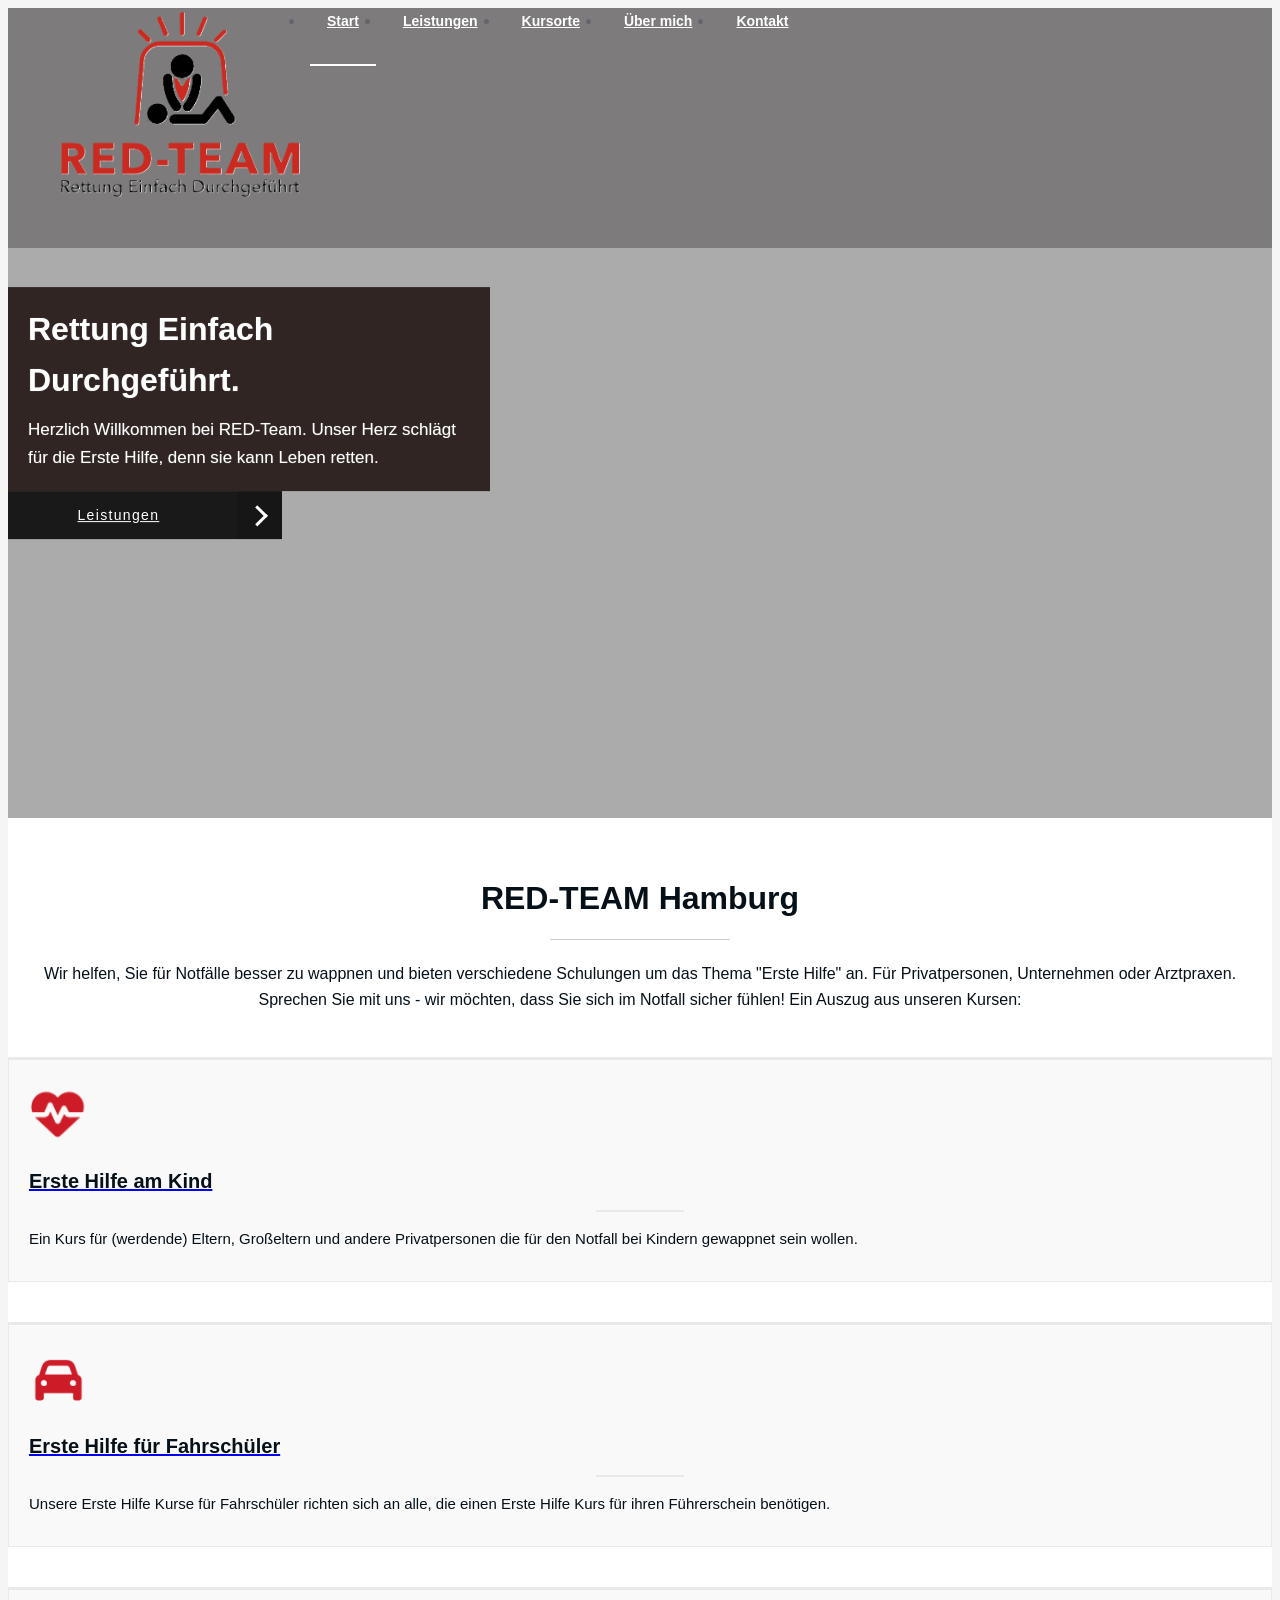
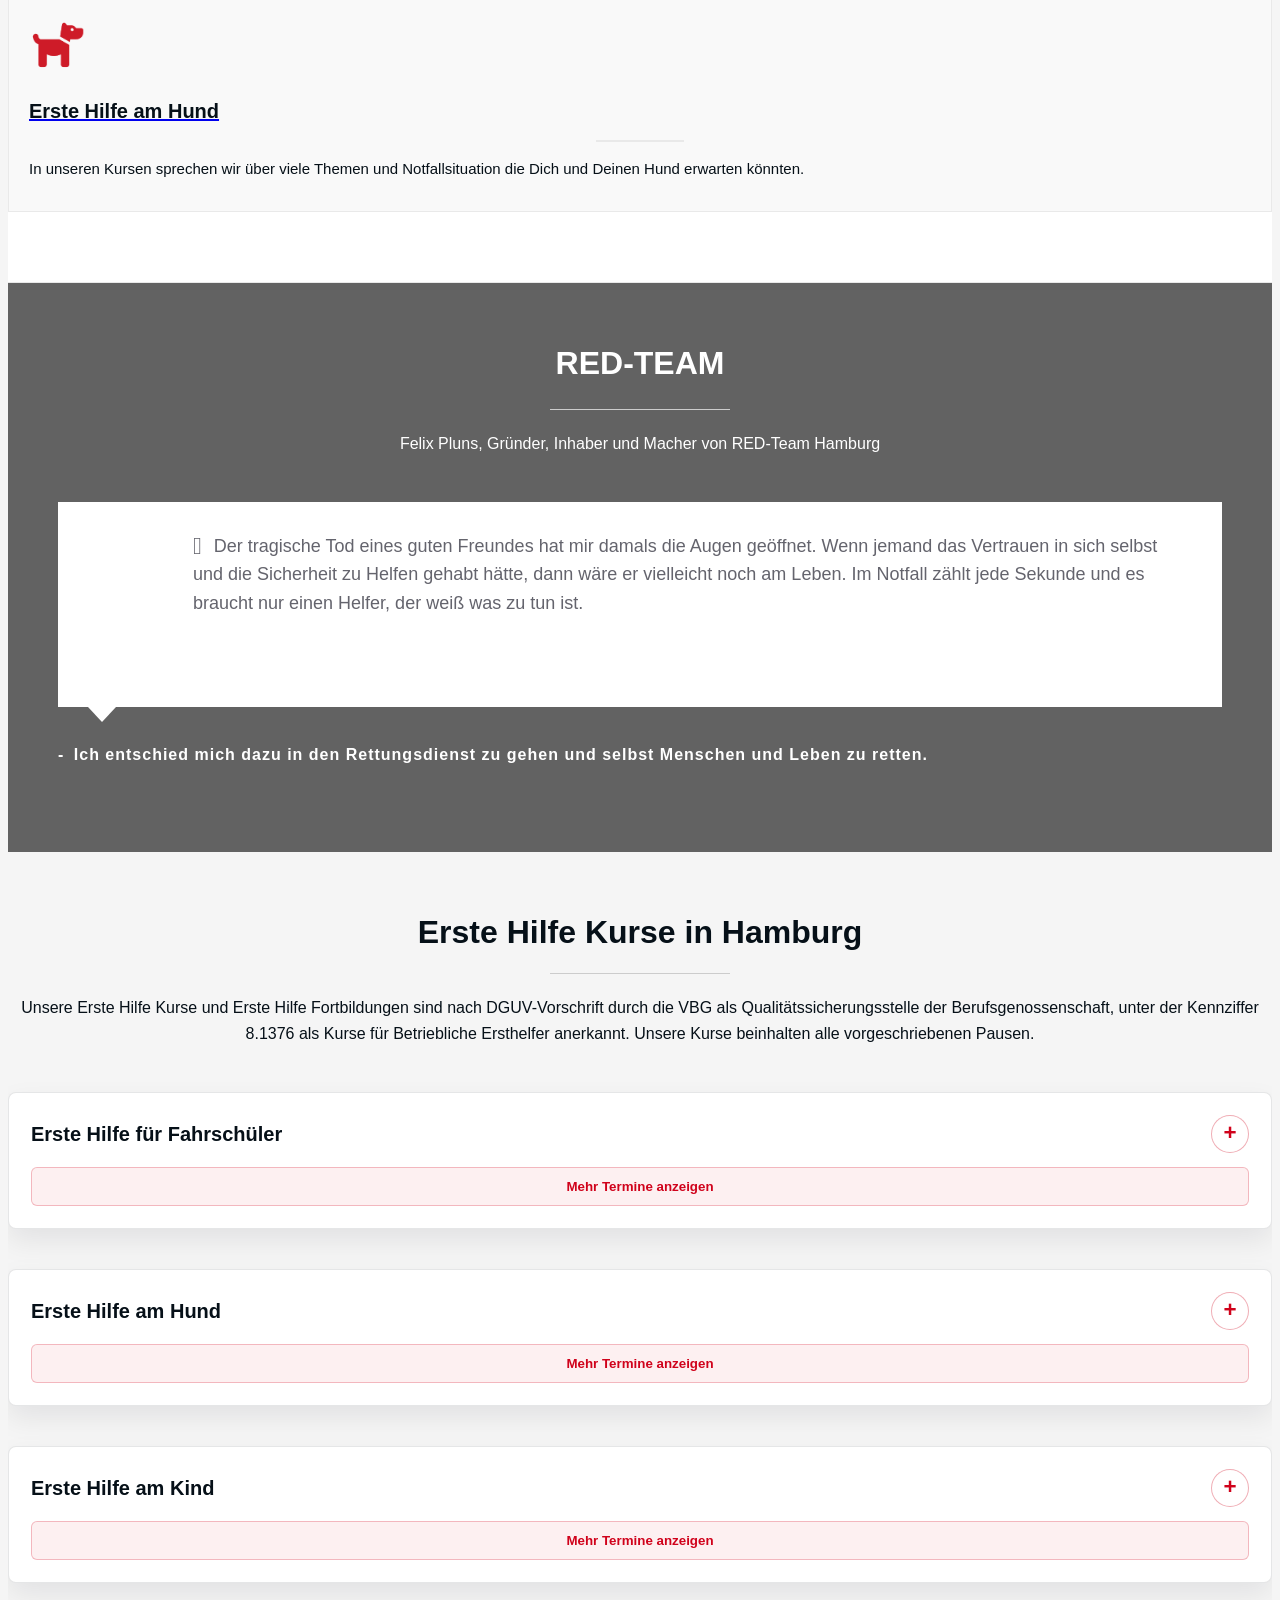
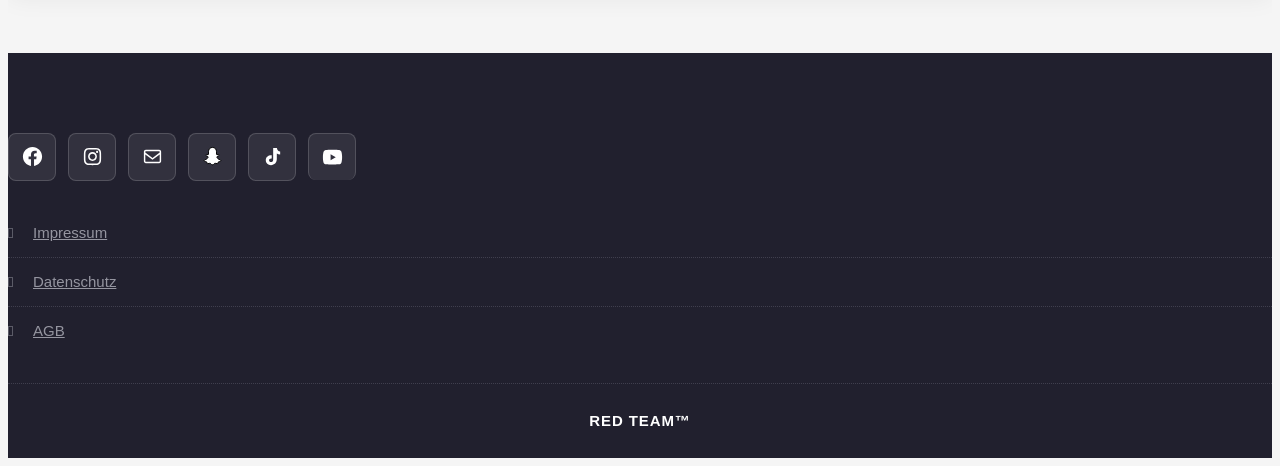
==== commit bc1f89fd: "Add files via upload" ====
--- a/index.html
+++ b/index.html
@@ -132,7 +132,7 @@
 <link rel='stylesheet' id='spicepress-font-awesome-css' href='https://www.myredteam.de/wp-content/themes/spicepress/css/font-awesome/css/all.min.css?ver=6.9' type='text/css' media='all' />
 <link rel='stylesheet' id='spicepress-media-responsive-css-css' href='https://www.myredteam.de/wp-content/themes/spicepress/css/media-responsive.css?ver=6.9' type='text/css' media='all' />
 <link rel='stylesheet' id='certify-default-style-css-css' href='https://www.myredteam.de/wp-content/themes/certify/css/default.css?ver=6.9' type='text/css' media='all' />
-<link rel='stylesheet' id='certify-parent-style-css' href='https://www.myredteam.de/wp-content/themes/spicepress/style.css?ver=6.9' type='text/css' media='all' />
+<link rel='stylesheet' id='certify-parent-style-css' href='style.css' type='text/css' media='all' />
 <link rel='stylesheet' id='certify-theme-menu-style-css' href='https://www.myredteam.de/wp-content/themes/certify/css/theme-menu.css?ver=6.9' type='text/css' media='all' />
 <link rel='stylesheet' id='certify-media-responsive-css-css' href='https://www.myredteam.de/wp-content/themes/certify/css/media-responsive.css?ver=6.9' type='text/css' media='all' />
 <script type="text/javascript" src="https://www.myredteam.de/wp-includes/js/jquery/jquery.min.js?ver=3.7.1" id="jquery-core-js"></script>
@@ -442,11 +442,11 @@
 }}
 
 @media (min-width: 1100px){
-.navbar-nav ul.dropdown-menu  .caret:after {
-        content: "\f0da";
-        font-family: "FontAwesome";
-        font-size: 10px;
-}}
+.navbar-nav ul.dropdown-menu  .caret:after {
+        content: "\203A";
+        font-family: Arial, Helvetica, sans-serif;
+        font-size: 10px;
+}}
 
 @media (max-width: 1100px){
 .caret {
@@ -809,14 +809,14 @@
     z-index: 99; 
 }
 .header-overlapped .page-title-section { background-color: transparent !important; }
-.navbar-overlapped {
-	position: absolute;
-	right: 0;
-	left: 0;
-	top: 0;
-	z-index: 20;
-	background-color: rgba(0,0,0,0.2);
-}
+.navbar-overlapped {
+	position: absolute;
+	right: 0;
+	left: 0;
+	top: 0;
+	z-index: 20;
+	background-color: rgba(36, 30, 34, 0.34);
+}
 @media (min-width:500px) {
     body.page-template-template-business .navbar-overlapped { 
         position: absolute; 
@@ -877,7 +877,7 @@
     left: 0;
     right: 0;
     z-index: 999;
-	background: #21202e;
+	background: rgba(36, 30, 34, 0.88);
 	transition: all 0.3s ease;
 	min-height: 70px;
 	box-shadow: 0 2px 3px rgba(0,0,0,.1)
@@ -907,7 +907,7 @@
 	.site-branding-text { padding: 17px 15px 17px 15px; float: none; text-align: center; }
 	.navbar-toggle { float: none; margin: 10px auto 25px; }
 	/*Navbar Overlapped*/
-	.navbar-overlapped { position: relative; background-color: #21202e; border-bottom: 1px solid #4c4a5f; }
+	.navbar-overlapped { position: relative; background-color: rgba(36, 30, 34, 0.9); border-bottom: 1px solid rgba(82, 58, 67, 0.7); }
 	.navbar-overlapped .navbar-collapse.in { bottom: 0px; }
 	.navbar-overlapped .navbar-collapse { bottom: 0px; }	
 	.navbar-overlapped.stiky-header .navbar-toggle { float: none; margin: 10px auto 25px; }
@@ -925,7 +925,7 @@
 --------------------------------------------------------------*/
 
 
-.navbar-classic { z-index: 20; background-color: #21202e; }
+.navbar-classic { z-index: 20; background-color: rgba(36, 30, 34, 0.92); }
 .navbar-classic { min-height: 60px; }
 .navbar-classic .navbar-nav { float: none !important; }
 .desktop-header .navbar-classic .navbar-nav > li > a { color: #fff; padding: 20px 25px; }
--- a/style.css
+++ b/style.css
@@ -0,0 +1,2583 @@
+/*
+Theme Name: SpicePress
+Theme URI: https://spicethemes.com/spicepress-wordpress-theme/
+Author: spicethemes
+Author URI: https://spicethemes.com
+Description: SpicePress is a responsive and fully customizable business template. It is a perfect solution for creative and corporate websites, restaurants, wedding planners, law firms, finance, consulting, travel, photography, recipes, design, sport/medical shops, startups, online agencies, portfolios, E-commerce (WooCommerce), and freelancers. The advanced admin panel will enable you to personalize SpicePress without any technical information. SpicePress is translation ready and supports popular plugins like WPML, Polylang, WooCommerce and Contact Form 7. This theme is fully GDPR-compliant and doesn’t use any external Google Fonts. All fonts are locally hosted. Check out also SpicePress PRO, the premium version, which has a lot more to offer.
+Tags: one-column, two-columns, right-sidebar, custom-menu, custom-logo, editor-style, featured-images, footer-widgets, sticky-post, threaded-comments, translation-ready, rtl-language-support, e-commerce
+Version: 2.2
+Requires at least: 4.5
+Tested up to: 6.4
+Requires PHP: 5.4
+License URI: http://www.gnu.org/licenses/gpl-2.0.html
+License: GNU General Public License v2 or later
+Text Domain: spicepress
+*/
+
+/*--------------------------------------------------------------
+>>> TABLE OF CONTENTS:
+----------------------------------------------------------------
+1.0 Common
+2.0 HOMEPAGE BANNER SECTION
+3.0 SECTION HEADER CSS
+4.0 SERVICE SECTION
+5.0 HOMEPAGE PORTFOLIO SECTION
+6.0 TESTIMONIAL SECTION
+7.0 WIDGET TITLE CSS
+8.0 ABOUT PAGE CALLOUT
+9.0 PAGE TITLE SECTION
+10.0 ABOUT US PAGE SECTION
+11.0 HOMEPAGE BLOG SECTION
+	11.1 BLOG META
+12.0 BLOG SECTION
+	12.1 BLOG PAGINATION
+	12.2 BLOG POST AUTHOR
+13.0 COMMENT FORM
+14.0 SIDEBAR SECTION
+15.0 HEADER SIDEBAR & FOOTER SIDEBAR SECTION
+	15.1 FOOTER COPYRIGHTS - SITE INFO
+16.0 WP THEME DATA - CUSTOM HTML TAGS
+17.0 WP DEFAULT CLASSES
+18.0 CONTACT SECTION
+19.0 404 ERROR PAGE SECTION
+20.0 GALLERY SECTION
+	20.1 ADDITIONAL SECTION
+21.0 SCROLL BUTTON PAGE TO TOP
+22.0 WOOCOMMERCE CSS
+	22.1 WOOCOMMERCE SIDEBAR WIDGETS
+	22.2 WOOCOMMERCE CSS
+	22.3 WOOCOMMERCE SINGLE PRODUCT CSS
+23.0 Accessibility
+--------------------------------------------------------------*/
+
+/*===================================================================================*/
+/*	1.0 Common
+/*===================================================================================*/
+html {
+	overflow-y: scroll;
+	overflow-x: hidden;
+	-ms-overflow-style: scrollbar;
+}
+
+html { font-size: 14px; }
+@media(min-width:60em) { html { font-size: 16px; } }
+
+body {
+	background: #f5f5f5;
+	color: #64646d;
+	font-family: "Open Sans", Helvetica, Arial, sans-serif;
+	font-size: 0.9375rem; /*=15px*/
+	line-height: 1.6;
+	font-weight: 400;
+	padding: 0;
+	background-attachment: fixed;
+	text-rendering: optimizeLegibility;
+	overflow-x: hidden;
+}
+h1, .h1 { font-size: 2rem; }       /* =32px */
+h2, .h2 { font-size: 1.875rem; }   /* =30px */
+h3, .h3 { font-size: 1.5rem; }     /* =24px */
+h4, .h4 { font-size: 1.25rem; }    /* =20px */
+h5, .h5 { font-size: 1.125rem; }   /* =18px */
+h6, .h6 { font-size: 1rem; }       /* =16px */
+h1, .h1, h2, .h2, h3, .h3,
+h4, .h4, h5, .h5, h6, .h6 { color: #0f0f16; margin: 0px 0 20px; font-weight: 600; word-wrap: break-word; }
+p { margin: 20px 0 0px; color: #64646d; }
+p:first-child { margin-top: 0px; }
+img { max-width: 100%; display: block; height: auto; }
+#wrapper {
+	background: #f5f5f5;
+	box-shadow: 0 0 5px 0 rgba(0, 0, 0, 0.5);
+	margin: 0 auto;
+	position: relative;
+	transition: all 300ms cubic-bezier(0.25, 0.46, 0.45, 0.94) 0s;
+}
+.p-l-r-0 { padding-left: 0px; padding-right: 0px; }
+.site-title a { color: #333}
+.site-description {color: #5f5555}
+
+/*===================================================================================*/
+/*	2.0 HOMEPAGE BANNER SECTION
+/*===================================================================================*/
+.slider .overlay {
+    content:"";
+    display: block;
+    height: 100%;
+    position: absolute;
+    top: 0;
+    left: 0;
+    width: 100%;
+    z-index: 0;
+}
+
+.page-seperate { background: url("images/page-shadow.png") no-repeat center bottom; padding-bottom: 70px; margin: 0px; }
+#slider-carousel { margin: 0px; }
+#slider-carousel .item::before {
+    content:"";
+    display: block;
+    height: 100%;
+    position: absolute;
+    top: 0;
+    left: 0;
+    width: 100%;
+    z-index: 0;
+    background-color: rgba(0, 0, 0, 0.3);
+}
+/*Standard Format*/
+.slider .format-standard {
+	height: auto;
+	margin: 0;
+	padding: 0;
+	position: absolute;
+	width: 50%;
+	z-index: 1;
+	top: 50%;
+	-webkit-transform: translateY(-50%);
+	-ms-transform: translateY(-50%);
+	transform: translateY(-50%);
+}
+.slide-text-bg1 {
+    background-color: rgba(18, 4, 1, 0.8);
+    float: left;
+    text-align: left;
+    margin: 0px;
+    padding: 17px 20px 20px 20px;
+    position: relative;
+    width: 70%;
+    z-index: 773;
+}
+.slide-text-bg1 h1 {
+	color: #ffffff;
+	text-shadow: 0 0px 1px rgba(155, 155, 155, 0.7);
+	border-radius: 2px;
+	padding: 0 0 10px;
+	display: inline-block;
+	letter-spacing: 0;
+	margin: 0px;
+}
+.slide-text-bg1 p {
+	color: #ffffff;
+	text-shadow: 0 0px 1px rgba(155, 155, 155, 0.7);
+	font-size: 1.063rem;
+	font-weight: 400;
+	display: inline-block;
+	border-radius: 2px;
+	padding: 0;
+	margin: 0 0 0px;
+}
+.slide-btn-area-sm { margin: 0px 0 0px; float: left; width: 80%; }
+.slide-btn-sm {
+    min-width: 11rem;
+    display: inline-block;
+    font-family: "Montserrat", "Trebuchet MS", Helvetica, sans-serif;
+    -webkit-font-smoothing: antialiased;
+    position: relative;
+	font-size: 0.875rem;
+	letter-spacing: 0.083rem;
+    padding: .8rem 1.4rem;
+    padding-right: 4.7rem;
+    background: #191919;
+	text-align: center;
+    border: none;
+    color: #fff;
+    transition: .2s;
+}
+.slide-btn-sm:hover, .slide-btn-sm:focus { color: #fff; }
+.slide-btn-sm:before { background: rgba(0, 0, 0, 0.1); }
+.slide-btn-sm:before, .slide-btn-sm:after {
+    position: absolute;
+    top: 0;
+    bottom: 0;
+    right: 0;
+    padding-top: inherit;
+    padding-bottom: inherit;
+    width: 2.8rem;
+    content: "";
+    text-align: center;
+    transition: .2s;
+    transform-origin: 50% 60%;
+}
+.slide-btn-sm:after {
+    top: 50%;
+    right: 1.1rem;
+    bottom: auto;
+    width: 0.72rem;
+    height: 0.72rem;
+    padding: 0;
+    border-top: 3px solid #fff;
+    border-right: 3px solid #fff;
+    transform: translateY(-50%) rotate(45deg);
+}
+@media (max-width: 380px) {
+.slide-btn-sm { min-width: 13rem; }
+}
+
+/*===================================================================================*/
+/*	3.0 SECTION HEADER CSS
+/*===================================================================================*/
+
+.section-header {
+    background-position: center top;
+    background-repeat: no-repeat;
+    margin: -15px auto 45px;
+    padding: 0;
+    position: relative;
+    text-align: center;
+}
+.section-header h1.widget-title { margin: 0px; color: #0f0f16; }
+.section-header p { margin: 0px; font-size: 1.000rem; }
+.widget-separator { background-color: #cccccc; width: 180px; height: 1px; margin: 15px auto 21px; }
+.widget-separator span { width: 30px; height: 4px; margin: 0px auto; display: block; position: relative; bottom: 2px; }
+.white { color: #ffffff !important; }
+
+/*===================================================================================*/
+/*	4.0 SERVICE SECTION
+/*===================================================================================*/
+
+.page-template-template-service #wrapper { background: #fff; }
+.service-padding { padding-top: 0 !important; }
+.service-section { background-color: #ffffff; border-bottom: 1px solid #e8e8e8; padding: 70px 0 30px; }
+.service-section .post { background-color: #f9f9f9; border: 1px solid #e9e9e9; border-top: 3px solid #e9e9e9; margin: 0 0 40px; padding: 25px 20px 30px; transition: 0.3s; }
+.service-section .post:hover { box-shadow: 0 30px 30px 0 rgba(0,0,0,0.1); }
+.service-section .post .post-thumbnail {
+	margin: 0 0 15px;
+	width: 100%;
+	overflow: hidden;
+	position: relative;
+	-webkit-transform: perspective(1px) translateZ(0);
+    transform: perspective(1px) translateZ(0);
+    position: relative;
+    -webkit-transition-duration: 0.2s;
+    transition-duration: 0.2s;
+}
+.service-section .post:hover .post-thumbnail { -webkit-transform: translateY(-5px); transform: translateY(-5px); }
+.service-section .post .post-thumbnail i.fa { font-size: 4.286rem; line-height: 105%; padding: 0px; position: relative; }
+.service-section .service-icon-img {
+	display: inline-block;
+	width: 58px;
+	height: 58px;
+	object-fit: contain;
+}
+.service-section .post .entry-header { display: block; margin: 0 0 15px; padding: 0; }
+.service-section .entry-header .entry-title  { margin: 0; font-weight: 700; }
+.service-section .entry-header .entry-title:after {
+    content: '';
+	background-color: #e9e9e9;
+    font-size: 1rem;
+    height: 2px;
+    width: 5.5rem;
+    display: block;
+    margin: 0.8rem auto 0rem;
+}
+.txt-green { color: #6dc82b; }
+.txt-orange { color: #fe8000; }
+.txt-blue { color: #1abac8; }
+.more-link { margin: 15px 0 0; display: block; font-weight: 600; }
+
+/*===================================================================================*/
+/*	5.0 HOMEPAGE PORTFOLIO SECTION
+/*===================================================================================*/
+.portfolio-section { background: transparent; margin: 0px; padding: 60px 0 30px; width: 100%; }
+.portfolio-section .post { background-color: #ffffff; border: 1px solid #e9e9e9;border-radius: 0; margin-bottom: 40px; padding: 15px; transition: all 0.4s ease 0s; }
+.padding-0 { padding-top: 0 !important; }
+.portfolio-section .post-thumbnail {
+    margin: 0px 0 16px;
+    width: 100%;
+	overflow: hidden;
+	position: relative;
+	transition: all 200ms ease-out 0s;
+}
+.portfolio-section .post-thumbnail img { transition: all 300ms ease-out 0s; width: 100%; opacity: 1; }
+.portfolio-section .post .post-thumbnail:hover img {
+	-webkit-transform: scale(1.15);/* Saf3.1+, Chrome */
+	-moz-transform: scale(1.15); /* FF3.5+ */
+	-ms-transform: scale(1.15); /* IE9 */
+	-o-transform: scale(1.15); /* Opera 10.5+ */
+	transform: scale(1.15);
+	opacity: 1;
+}
+.portfolio-section .entry-header .entry-title { font-weight: 700; margin: 0 0 5px; }
+/*Porttfolio Lightbox*/
+.thumbnail-showcase-overlay {
+	background: rgba(0, 0, 0, 0.7);
+	visibility: hidden;
+	opacity: 0;
+	transition: all 0.4s ease;
+	position: absolute;
+	top: 0;
+	left: 0;
+	right: 0;
+	bottom: 0;
+	width: 100%;
+	height: 100%;
+	border-radius: 0;
+	padding: 1.42857rem;
+}
+.portfolio-section .post .post-thumbnail:hover .thumbnail-showcase-overlay { visibility: visible; opacity: 1; height: 100%; }
+.portfolio-section .post .post-thumbnail{
+	text-align:center;
+	position:relative;
+	line-height:0px;
+	font-size:0px;
+	transition: all 200ms ease-out;
+	-webkit-transition: all 200ms ease-out;
+	width:100%;
+	position:relative;
+	height:100%;
+	overflow:hidden;
+}
+.portfolio-section .post .post-thumbnail .thumbnail-showcase-icons { margin: -20px 0 0; position: absolute; top: 50%; right: 0; width: 100%; }
+.portfolio-section .post .post-thumbnail .thumbnail-showcase-icons a {
+    font-size: 1.250rem;
+	line-height: 2.1;
+    display: inline-block;
+    margin: 0 0 0 10px;
+    padding: 1px;
+    opacity: 1;
+	text-decoration: none;
+	text-align: center;
+	color: #0f0f16;
+	width: 2.85714rem;
+	height: 2.85714rem;
+	border-radius: 50%;
+	background-color: #fff;
+    -wekbit-transition: all 0.4s;
+    -moz-transition: all 0.4s;
+    -o-transition: all 0.4s;
+    transition: all 0.4s;
+    -wekbit-transform: translateY(30px);
+    -moz-transform: translateY(30px);
+    -o-transform: translateY(30px);
+    -ms-transform: translateY(30px);
+    transform: translateY(30px);
+}
+.portfolio-section .post .post-thumbnail:hover .thumbnail-showcase-icons a {
+    -wekbit-transform: translateY(0);
+    -moz-transform: translateY(0);
+    -o-transform: translateY(0);
+    -ms-transform: translateY(0);
+    transform: translateY(0);
+}
+.portfolio-section .post .post-thumbnail .thumbnail-showcase-icons a:hover { opacity: 1; }
+
+/*===================================================================================*/
+/*	6.0 TESTIMONIAL SECTION
+/*===================================================================================*/
+
+.testimonial-section {
+	background: url("images/testimonial-bg.jpg");
+	background-position: center !important;
+    background-repeat: no-repeat !important;
+    background-size: cover !important;
+	background-attachment: fixed !important;
+	height: 100%;
+	margin: 0;
+	overflow: hidden;
+	padding: 0;
+	width: 100%;
+}
+.testimonial-section .overlay { height: 100%; padding: 70px 0 55px; position: relative; width: 100%; }
+.testmonial-area { margin: 0px 0 30px; padding: 0 50px 0 50px; }
+.description-box { background-color: #ffffff; border-radius: 0px; margin: 0 0 35px; padding: 30px; position: relative; min-height: 145px; }
+.description-box:before {
+	right: 0;
+	left: 30px;
+	bottom: -15px;
+	width: 0;
+	height: 0;
+	content: "";
+	position: absolute;
+	display: block;
+	border-left: 14px solid transparent;
+	border-right: 14px solid transparent;
+	border-top: 15px solid #ffffff;
+}
+
+.author-description { display: block; margin-bottom: 0px; margin-top: 0; }
+.author-description p { font-weight: 500; font-size: 1.125rem; }
+.author-description p:before { content: '\f10d'; font-family: FontAwesome; font-size: 1.500rem; line-height: 0.1em; margin-right: 0.50em;    vertical-align: -0.1em; position: relative; top: 0px; }
+.testmonial-area h4 { color: #ffffff; font-weight: 600; font-size: 1.000rem; margin-bottom: 5px; letter-spacing: 1px; display: block; margin-top: 0; }
+.testmonial-area span { padding: 0 0 0 4px; }
+.testmonial-area .media-body { margin: 13px 0 0; }
+.author-box { float: left; margin: 0 35px 20px 0; width: 100px; height: auto;  }
+.author-box img { background-color: transparent; border: 1px solid #ffffff; padding: 4px; max-width: 100%; }
+.text-color { color: #ffffff !important; }
+
+
+/*===================================================================================*/
+/*	7.0 WIDGET TITLE CSS
+/*===================================================================================*/
+
+.widget { margin: 0; padding: 60px 0; }
+.widget-title { color: #0f0f16; margin: 0 0 25px; }
+a:hover, a:focus { text-decoration: none !important; }
+
+
+
+/*===================================================================================*/
+/*	8.0 ABOUT PAGE CALLOUT
+/*===================================================================================*/
+
+.about-callout-section { padding: 70px 0 40px; }
+
+/*===================================================================================*/
+/*	9.0 PAGE TITLE SECTION
+/*===================================================================================*/
+
+.page-title-section { height: 100%; margin: 0 0 0px; overflow: hidden; position: relative; padding: 0; width: 100%; }
+.page-title-section .overlay { height: 100%; padding: 50px 0 48px; position: relative; width: 100%; }
+.page-title {
+	background-position: center top;
+	background-repeat: no-repeat;
+	margin: 0 auto 0px;
+	padding: 0px;
+	position: relative;
+	width: 99%;
+}
+.page-title h1 { color: #ffffff; letter-spacing: 1px; margin: 0px; word-wrap: break-word; }
+.page-breadcrumb {
+	list-style: none outside none;
+	margin: 0px;
+	padding: 15px 0 0;
+	font-weight: 500;
+	text-align: right;
+	line-height: 1.000rem;
+}
+.page-breadcrumb > li { display: inline-block; }
+.page-breadcrumb > li + li:before { color: #ffffff; content: "/ "; padding: 0 5px; }
+.page-breadcrumb > li a, .page-breadcrumb > li.active a { color: #ffffff; }
+.page-seperator { height: 70px; width: 100%; overflow: hidden;}
+.margin-top { margin-top: 0px; } .margin-bottom { margin-bottom: 0px; }
+.woocommerce .woocommerce-breadcrumb a, .woocommerce .woocommerce-breadcrumb{
+	color:#ffffff;
+	font-size: 0.9375rem;
+}
+
+@media (min-width: 200px) and (max-width: 990px) {
+	.page-title-section .overlay { padding: 25px 0 30px; }
+}
+@media only screen and (min-width: 200px) and (max-width: 767px) {
+	.page-title h1 { text-align: center; }
+	.page-breadcrumb { text-align: center; padding: 15px 0 5px; }
+}
+
+/*===================================================================================*/
+/*	10.0 ABOUT US PAGE SECTION
+/*===================================================================================*/
+
+.about-section { background-color: #f4f4f4; margin: 0px; padding: 0 0 70px; overflow: hidden; width: 100%; }
+.about-img-area { margin: 0; padding: 1px; position: relative; }
+.about-img-area img { border-radius: 0px; border: 5px solid #fff;
+	-moz-box-shadow: 0px 0px 2px #ccc;
+	-webkit-box-shadow: 0px 0px 2px #ccc;
+	box-shadow: 0px 0px 2px #ccc; }
+.about-section h2 { color: #0f0f16; margin-bottom: 25px; margin-top: 0; padding: 0px; }
+.about-section p {
+	margin: 0 0 15px;
+	padding: 0px;
+}
+.about-social { float: left; margin: 0px 0px 0px 0px; padding: 5px 0; }
+.about-social li {
+	background-color: #ffffff;
+	border: 1px solid #e3e3e3;
+	border-radius: 0;
+	cursor: pointer;
+	display: inline-block;
+	-webkit-border-radius: 2px;
+	-moz-border-radius: 2px;
+	border-radius: 2px;
+	height: 35px;
+	margin-bottom: 0px;
+	margin-right: 0px;
+	margin-top: 0px;
+	padding: 0px;
+	text-align: center;
+	transition: background 0.2s ease-in-out 0s;
+	width: 35px;
+}
+.about-social li.facebook:hover { background-color: #4c66a4; }
+.about-social li.twitter:hover { background-color: #15b4c9; }
+.about-social li.linkedin:hover { background-color: #006599; }
+.about-social li.skype:hover { background-color: #40beee; }
+.about-social li.dribbble:hover { background-color: #c7366f; }
+.about-social li.youtube:hover { background-color: #cc2423; }
+.about-social li.vimeo:hover { background-color: #20b9eb; }
+.about-social li.pagelines:hover { background-color: #364146; }
+.about-social li > a > i { color: #0f0f16; font-size: 0.875rem; line-height: 2.5; transition: color 0.2s ease-in-out 0s; }
+.about-social li:hover > a > i { color: #ffffff; }
+
+/*===================================================================================*/
+/*	11.0 HOMEPAGE BLOG SECTION
+/*===================================================================================*/
+
+.home-news { padding: 70px 0 30px; margin: 0; width: 100%; }
+.home-news .post { background-color: #ffffff; border: 1px solid #e9e9e9; border-radius: 0; margin-bottom: 40px; padding: 25px 15px; transition: all 0.4s ease 0s; }
+.home-news .post-thumbnail { margin: 0px 0 20px; position: relative; }
+.home-news .post-thumbnail img { transition: all 300ms ease-out 0s; width: 100%; opacity: 1; }
+.home-news .post .entry-header { margin: 0 0 21px; }
+.home-news .post .entry-header .entry-title { color: #0f0f16; line-height: 1.3; margin: 0px; font-weight: 700; margin: 0 0 10px; }
+.entry-header .entry-title > a { color: #0f0f16; text-decoration: none; transition: all 0.4s ease 0s; }
+
+.home-news .course-card {
+	position: relative;
+	padding: 0;
+	border: 1px solid rgba(6, 16, 24, 0.1);
+	border-radius: 8px;
+	box-shadow: 0 12px 28px rgba(6, 16, 24, 0.08);
+	overflow: hidden;
+}
+
+.home-news .course-card:hover {
+	box-shadow: 0 16px 34px rgba(6, 16, 24, 0.12);
+	transform: translateY(-2px);
+}
+
+.home-news .course-card .entry-header {
+	display: flex;
+	align-items: center;
+	justify-content: space-between;
+	gap: 16px;
+	margin: 0;
+	padding: 22px 22px 14px;
+	cursor: pointer;
+}
+
+.home-news .course-card .entry-header .entry-title {
+	margin: 0;
+}
+
+.home-news .course-card .entry-content {
+	padding: 0 22px 22px;
+}
+
+.home-news .course-card .em-events-list > p {
+	margin: 0 0 14px;
+	padding: 0 0 14px;
+	border-bottom: 1px solid rgba(6, 16, 24, 0.08);
+}
+
+.home-news .course-card .em-events-list > p:empty {
+	display: none;
+}
+
+.home-news .course-toggle {
+	flex: 0 0 auto;
+	width: 38px;
+	height: 38px;
+	border: 1px solid rgba(208, 2, 27, 0.32);
+	border-radius: 50%;
+	background: #ffffff;
+	color: #d0021b;
+	font-size: 1.4rem;
+	font-weight: 700;
+	line-height: 1;
+	cursor: pointer;
+	transition: background-color 0.2s ease, color 0.2s ease, transform 0.2s ease;
+}
+
+.home-news .course-toggle:hover,
+.home-news .course-toggle:focus {
+	background-color: #d0021b;
+	color: #ffffff;
+	outline: none;
+}
+
+.home-news .course-card.is-collapsed .entry-content {
+	display: none;
+}
+
+.home-news .course-card.is-expanded .course-toggle {
+	transform: rotate(45deg);
+}
+
+.home-news .course-expand {
+	width: calc(100% - 44px);
+	margin: 0 22px 22px;
+	padding: 11px 14px;
+	border: 1px solid rgba(208, 2, 27, 0.24);
+	border-radius: 6px;
+	background: rgba(208, 2, 27, 0.06);
+	color: #d0021b;
+	font-weight: 700;
+	text-align: center;
+	cursor: pointer;
+}
+
+.home-news .course-expand:hover,
+.home-news .course-expand:focus {
+	background-color: #d0021b;
+	color: #ffffff;
+	outline: none;
+}
+
+@media (max-width: 767px) {
+	.home-news .course-card .entry-header {
+		padding: 18px 18px 12px;
+	}
+
+	.home-news .course-card .entry-content {
+		padding: 0 18px 18px;
+	}
+
+	.home-news .course-expand {
+		width: calc(100% - 36px);
+		margin: 0 18px 18px;
+	}
+}
+
+/*===================================================================================*/
+/*	11.1 BLOG META
+/*===================================================================================*/
+
+.entry-meta {
+	color: #000000;
+	font-size: 0.813rem;
+	line-height: 1.5;
+	font-weight: 600;
+	margin: 0 0 15px;
+	padding: 0;
+	width: 100%;
+	overflow: hidden;
+}
+.entry-meta > span { color: #b9b9b9; margin: 0px 10px 0px 0px; margin: 0px 10px 0px 0px; }
+.entry-meta a { color: #9f9f9f; font-weight: 700; padding: 0px 0 0px 2px; display: inline-block; transition: all 0.3s ease 0s; }
+/*Meta Date*/
+.entry-meta .entry-date { margin: 0; }
+.entry-meta .entry-date > a { color: #fff; font-weight: 600; padding: 0px 10px; margin: 0; }
+.entry-meta .entry-date > a:hover, .entry-meta .entry-date > a:focus,
+.blog-section .entry-meta .entry-date > a:hover, .blog-section .entry-meta .entry-date > a:focus { color: #fff; }
+/*Edit Post*/
+.edit-link .post-edit-link { font-weight: 700; color: #0f0f16; }
+.edit-link .post-edit-link:hover { text-decoration: underline; }
+/*More Link*/
+.home-news .more-link { margin: 0px; background-color: transparent; color: #0f0f16 !important; }
+.blog-section .more-link { margin: 0px; background-color: transparent; color: #0f0f16 !important; }
+.home-news .more-link,
+.blog-section .more-link {
+	font-size: 0.938rem;
+	font-weight: 800;
+    box-shadow: none;
+    display: inline-block;
+    transition: all 0.3s ease 0s;
+}
+.home-news .more-link::after,
+.blog-section .more-link::after {
+    content: "\f178";
+    font-family: FontAwesome;
+    margin: 0 0 0 7px;
+    padding: 0;
+    float: right;
+	font-weight: 100;
+	position: relative;
+}
+
+
+/*===================================================================================*/
+/*	12.0 BLOG SECTION
+/*===================================================================================*/
+.blog-section { background: transparent; margin: 0px 0 40px; padding: 0; width: 100%; }
+.blog-section .post,.blog-section .page,.blog-section .attachment, .blog-section .product { background-color: #ffffff; border: 1px solid #e9e9e9; border-radius: 0; margin-bottom: 40px; padding: 30px 15px 25px; transition: all 0.4s ease 0s; }
+.blog-section .post.sticky { -webkit-box-shadow: 0px 0px 25px 0px rgba(0, 0, 0, 0.2);
+    -moz-box-shadow: 0px 0px 25px 0px rgba(0, 0, 0, 0.2);
+    box-shadow: 0px 0px 25px 0px rgba(0, 0, 0, 0.2);
+    background-color: #efefef; border: 1px solid #e9e9e9; border-radius: 0; margin-bottom: 40px; padding: 30px 15px 25px; transition: all 0.4s ease 0s; }
+.blog-section .post.sticky .entry-header .entry-title > a {
+    color: #0f0f16;
+}
+.blog-section .post.sticky .entry-header .entry-title > a:hover, .blog-section .post.sticky a:hover
+{
+	color: #ce1b28;
+}
+.blog-section .post.sticky .entry-date a
+{
+color: #fff;
+}
+.blog-section .post.sticky a
+{
+color: #9f9f9f;
+}
+.blog-section .post-thumbnail {
+    margin: 0px 0 20px;
+	position: relative;
+	transition: all 200ms ease-out 0s;
+}
+.blog-section .post .entry-header { margin: 0 0 21px; }
+.blog-section .post .entry-header .entry-title,.blog-section .page .entry-header .entry-title { font-weight: 700; line-height: normal; margin: 0px 0 15px; padding: 2px 0 0; }
+.blog-section .post .entry-header .entry-title > a{ text-decoration: none; transition: all 0.4s ease 0s; }
+.blog-section .post .entry-content { display: block; overflow: hidden; margin: 0px; }
+.blog-section .entry-meta { font-size: 0.875rem; }
+.post.format-link .entry-content p a {
+	box-shadow: 0 1px 0 0 currentColor;
+}
+.post.format-link .entry-content p a:hover,
+.post.format-link .entry-content p a:focus {
+	box-shadow: none;
+}
+
+/*===================================================================================*/
+/*	12.1 BLOG PAGINATION
+/*===================================================================================*/
+
+.blog-pagination { margin: 0 0 40px; overflow: hidden; padding: 0; text-align: center; }
+.blog-pagination a {
+	background-color: #ffffff; border: 1px solid #dbdbdb; color: #242526;
+	cursor: pointer;
+	display: inline-block;
+	font-family: 'OpenSansSemiBold';
+	transition: all 0.3s ease 0s;
+	font-size: 	1.125rem;
+	border-radius: 50%;
+	margin: 0 3px 10px;
+	padding: 8px;
+	vertical-align: baseline;
+	white-space: nowrap;
+	width: 40px;
+	height: 40px;
+}
+.blog-pagination a:hover, .blog-pagination a.active {
+	background-color: #ee591f;
+	border: 1px solid #ee591f;
+	color: #FFFFFF;
+}
+
+/*===================================================================================*/
+/*	12.2 BLOG POST AUTHOR
+/*===================================================================================*/
+
+.blog-author { background-color: #ffffff; border: 1px solid #e9e9e9; float: none; margin: 0 0px 40px 0; padding: 30px 25px; }
+.blog-author img { border: 3px solid #fff;
+	-moz-box-shadow: 0px 0px 1px #ccc;
+	-webkit-box-shadow: 0px 0px 1px #ccc;
+	box-shadow: 0px 0px 1px #ccc; height: 100px; margin-right: 15px; width: 100px; }
+.blog-author h6 { color: #0f0f16; margin: 0 0 15px; }
+.blog-author p { margin: 0px; }
+.blog-author-social { margin: 20px 0 0; padding: 0; }
+.blog-author-social li {
+	background-color: #ffffff;
+	border: 1px solid #21202e;
+	cursor: pointer;
+	display: inline-block;
+	-webkit-border-radius: 2px;
+	-moz-border-radius: 2px;
+	border-radius: 2px;
+	min-height: 1.876rem;
+    min-width: 1.876rem;
+	margin-bottom: 0px;
+	margin-right: 0px;
+	margin-top: 0px;
+	padding: 0px;
+	text-align: center;
+	transition: background 0.2s ease-in-out 0s;
+}
+.blog-author-social li.facebook:hover { background-color: #4c66a4; border: 1px solid #4c66a4; }
+.blog-author-social li.twitter:hover { background-color: #15b4c9; border: 1px solid #15b4c9; }
+.blog-author-social li.linkedin:hover { background-color: #006599; border: 1px solid #006599; }
+.blog-author-social li.skype:hover { background-color: #40beee; border: 1px solid #40beee; }
+.blog-author-social li.dribbble:hover { background-color: #c7366f; border: 1px solid #c7366f; }
+.blog-author-social li.youtube:hover { background-color: #cc2423; border: 1px solid #cc2423; }
+.blog-author-social li.vimeo:hover { background-color: #20b9eb; border: 1px solid #20b9eb; }
+.blog-author-social li.pagelines:hover { background-color: #364146; border: 1px solid #364146; }
+.blog-author-social li > a { font-size: 0.875rem; line-height: 2; transition: 0.2s ease-in-out 0s; }
+.blog-author-social li > a > i { color: #0f0f16; }
+.blog-author-social li:hover > a > i { color: #ffffff; }
+
+/*===================================================================================*/
+/*	13 COMMENT FORM
+/*===================================================================================*/
+
+.comment-section { background-color: #ffffff; border: 1px solid #e9e9e9; float: none; margin: 0 0px 40px 0; padding: 30px 25px 5px; }
+.comment-title { border-bottom: 1px dotted #c5d1dc; display: block; margin: 0 0 25px; padding: 0 0 15px; }
+.comment-title h3 { color: #0f0f16; margin: 0; padding: 0; }
+.comment-title h3 > i { color: #0f0f16; margin-right: 8px; }
+.comment-box { margin: 0 !important; padding: 0; position: relative; }
+.pull-left-comment { float: left; margin-right: 25px; width: 70px; height: auto; }
+.comment-img { border-radius: 100%; max-width: 100%; margin: 2px 0 20px;  }
+.comment-detail { border-bottom: 1px dotted #c5d1dc; margin-bottom: 40px; margin-left: 0; padding: 0 0 25px; }
+.comment-detail-title { color: #0f0f16; margin: 0 0 15px; }
+.comment-date { float: right; margin: 0; padding-left: 7px; vertical-align: middle; }
+.comment-detail p { margin: 0 0 27px; }
+.reply a { color: #ffffff; border-radius: 2px; display: inline-block; font-size: 0.813rem; padding: 3px 15px; }
+.reply a:hover { color: #ffffff; }
+
+.comment-form-section { background-color: #ffffff; border: 1px solid #e9e9e9; float: none; margin: 0 0px 40px 0; padding: 30px 25px; }
+.form-inline .blog-form-group { display: inline-block; margin-bottom: 0; margin-right: 5px; vertical-align: middle; width: 100%; }
+.blog-form-control, .blog-form-control-textarea { margin-bottom: 20px; }
+.form-inline .blog-form-group-textarea { margin-bottom: 0; }
+.blogdetail-btn, .blogdetail-btn { display: block; margin: 0 0 10px; }
+.blogdetail-btn, .blogdetail-btn a {
+	color: #ffffff;
+	border-radius: 2px;
+	display: inline-block;
+	font-size: 0.875rem;
+	font-weight: 600;
+	margin-bottom: 0;
+	padding: 10px 20px;
+	text-align: center;
+	transition: all 0.4s ease 0s;
+	border: 0 none;
+}
+.blogdetail-btn:hover, .blogdetail-btn a:hover { color: #ffffff; }
+.blog-form-control::-webkit-input-placeholder,
+.blog-form-control-textarea::-webkit-input-placeholder {
+	color: #64646d;
+}
+.blog-form-control::-moz-placeholder,
+.blog-form-control-textarea::-moz-placeholder {
+	color: #64646d;
+}
+.blog-form-control:-ms-input-placeholder,
+.blog-form-control-textarea:-ms-input-placeholder {
+	color: #64646d;
+}
+.blog-form-control-textarea {
+	background-color: transparent;
+    border: 1px solid #e9e9e9;
+    color: #555;
+}
+
+/*===================================================================================*/
+/*	14.0 SIDEBAR SECTION
+/*===================================================================================*/
+
+.sidebar { margin-bottom: 0px; margin-left: 0; padding: 0px; }
+.sidebar .widget { background-color: #ffffff; border: 1px solid #e9e9e9; margin: 0 0 40px; overflow: hidden; padding: 0; }
+.sidebar .section-header { background-color: #21202e; width: 100%; margin-bottom: 0px; margin-top: 0px; padding: 16px 20px; display: block; text-align: left; }
+.sidebar .section-header .widget-title { color: #ffffff; font-size: 1.250rem; margin: 0; padding-bottom: 0px; word-wrap: break-word; }
+.sidebar-menu-box { display: block; }
+.sidebar .section-header .widget-title .rsswidget,
+.header-sidebar .section-header .widget-title .rsswidget,
+.footer-sidebar .section-header .widget-title .rsswidget { color: #fff; }
+.sidebar .widget.widget_text select { width: 100%; margin: 0; }
+.sidebar .widget ul, .sidebar .widget.widget_rss ul, .sidebar .widget .calendar_wrap, .sidebar .widget .textwidget, .sidebar .widget.widget_rss ul
+.sidebar .widget .gallery, .sidebar .widget img.image, .sidebar .widget .search-form, .sidebar .widget .tagcloud  {
+	margin: 0;
+	padding: 30px 25px;
+}
+.sidebar .section-header {
+    border-left: 5px solid #ce1b28;
+}
+.sidebar form.search-form label { padding: 0; }
+.sidebar .widget label { display: block; padding: 25px 25px 0; margin: 0; }
+.sidebar .widget select { margin: 0; margin: 30px 25px; width: 85%; }
+.sidebar .widget .cont-social { padding: 0; }
+/*Widget Audio*/
+.sidebar .widget.widget_media_audio .mejs-audio { max-width: 85%; height: auto; margin: 30px 25px; }
+/*Widget Video*/
+.sidebar .widget.widget_media_video .wp-video { max-width: 85%; height: auto; margin: 30px 25px; }
+.sidebar .widget.widget_media_video .wp-video iframe { width: 100%; }
+/*Sidebar Latest Post - Custom Widget*/
+.widget .post { background: transparent; border-bottom: 1px dotted #c5d1dc; border-left: 0 none; border-right: 0 none; border-top: 0 none; margin-bottom: 17px; margin-top: 0 !important; padding: 0 0 17px 0; overflow: hidden; }
+.widget .post:last-child { margin-bottom: 0px; padding-bottom: 0px; border-bottom: 0px; }
+.widget .post .entry-title { color: #0f0f16; display: block; font-size: 1.250rem; margin-bottom: 10px; margin-top: -4px; word-wrap: break-word; }
+.widget .post .entry-title a { color: #0f0f16; transition: all 0.3s ease 0s; }
+.widget .post .entry-content { margin: 0px; display: block; }
+.widget .post a.post-thumbnail { display: block; float: left; width: 90px; margin-left: 0; margin-right: 25px; padding: 1px; }
+.widget .post a.post-thumbnail img { border-radius: 0px;
+	border: 4px solid #fff;
+	-moz-box-shadow: 0px 0px 2px #ccc;
+	-webkit-box-shadow: 0px 0px 2px #ccc;
+	box-shadow: 0px 0px 2px #ccc;  display: block; height: auto; max-width: 100%; transition: all 0.3s ease-in-out 0s; }
+.widget .post:hover a.post-thumbnail img { opacity: 0.7px; }
+.sidebar .widget .post {
+    margin: 30px 25px !important;
+    padding: 0;
+}
+/*Sidebar Calender Widget*/
+.widget_calendar {}
+.widget table#wp-calendar {
+	color: #64646d;
+	font-weight: 500;
+	font-size: 0.938rem;
+	border-collapse: separate;
+	border-spacing: 0;
+	border-width: 1px 0 0 1px;
+	margin: 0;
+	text-align: center;
+	table-layout: fixed;
+	width: 100%
+}
+.widget table#wp-calendar caption {
+	color: #ffffff;
+	text-align: center;
+	font-weight: 600;
+	font-size: 1.000rem;
+    margin: 0;
+	padding: 10px 0;
+}
+
+.widget table#wp-calendar, .widget table#wp-calendar th, .widget table#wp-calendar td { background-color: #fff; border: 1px solid rgba(51, 51, 51, 0.1); text-align: center; padding: 0.250rem 0; border-width: 0 1px 1px 0; line-height: 1.9375; }
+.widget table#wp-calendar a { color: #000000; font-weight: 600; }
+.widget table#wp-calendar #next a, .widget table#wp-calendar #prev a { font-weight: 600; color: #000000; }
+/*Sidebar Widget Archive, Widget categories, Widget Links, Widget Meta, widget Nav Menu, Widget Pages, Widget Recent Comments, Widget Recent Entries */
+.widget_archive ul, .widget_categories ul, .widget_links ul, .widget_meta ul, .widget_nav_menu ul, .widget_pages ul,
+.widget_recent_comments ul, .widget_recent_entries ul {
+    list-style: outside none none;
+}
+.widget_archive li:first-child, .widget_categories li:first-child, .widget_links li:first-child, .widget_meta li:first-child, .widget_nav_menu li:first-child,
+.widget_pages li:first-child, .widget_recent_comments li:first-child, .widget_recent_entries li:first-child {
+    border-top: 0 none;
+    padding-top: 0;
+}
+.widget_archive li:last-child, .widget_categories li:last-child, .widget_links li:last-child, .widget_meta li:last-child, .widget_nav_menu li:last-child,
+.widget_pages li:last-child, .widget_recent_comments li:last-child, .widget_recent_entries li:last-child {
+    padding-bottom: 0px;
+	border-bottom: 0 none !important;
+	margin-bottom: 0;
+}
+.widget_archive li, .widget_categories li, .widget_links li, .widget_meta li, .widget_nav_menu li, .widget_pages li,
+.widget_recent_comments li, .widget_recent_entries li {
+    font-weight: 500;
+	border-bottom: 1px dotted #c5d1dc;
+    margin: 0 0 12px;
+    padding: 0px 0px 12px 25px;
+	position: relative;
+}
+.widget_archive li:before, .widget_categories li:before, .widget_links li:before,
+.widget_meta li:before, .widget_nav_menu li:before, .widget_pages li:before,
+.widget_recent_comments li:before, .widget_recent_entries li:before {
+    position: absolute;
+    top: 0;
+    left: 0;
+    content: '\f00c';
+    font-family: 'FontAwesome';
+}
+.widget_archive a, .widget_categories a, .widget_links a, .widget_meta a, .widget_nav_menu a, .widget_pages a,
+.widget_recent_comments a, .widget_recent_entries a {
+    border: 0 none;
+	transition: all 0.3s ease 0s;
+	color: #64646d;
+}
+.widget_recent_comments a::before {
+	content: "";
+	font-family: FontAwesome;
+	display: none;
+	margin-right: 10px;
+	margin-left: 1px;
+	font-size: 0.875rem;
+}
+.widget ul#recentcomments li.recentcomments span.comment-author-link { font-weight: 700; color: #64646d; }
+
+/*Blog Pagination*/
+
+
+/*Sidebar Search*/
+form.search-form span.screen-reader-text {
+    clip: rect(1px, 1px, 1px, 1px);
+	font-size: 1.000rem;
+	font-weight: 500;
+    height: 1px;
+    overflow: hidden;
+    position: absolute !important;
+    width: 1px;
+}
+form.search-form input.search-field {
+	margin: 0 0 20px;
+}
+input[type="reset"] { background-color: #21202e; }
+form.search-form input.search-submit,
+input[type="submit"], input[type="reset"],
+.woocommerce-product-search input[type="submit"], .home-blog-btn {
+	color: #ffffff;
+	border: 0 none;
+    border-radius: 0px;
+    display: inline-block;
+	font-size: 0.875rem;
+	height: 45px;
+    margin: 0;
+    padding: 12px 22px;
+    text-align: center;
+    transition: all 0.4s ease 0s;
+}
+.home-blog-btn
+{
+	margin-top: 20px;
+}
+.home-blog-btn
+{
+	color: #ffffff !important;
+}
+/*Input Type Fields*/
+input[type="text"], input[type="email"], input[type="url"], input[type="password"],
+input[type="search"], input[type="number"], input[type="tel"], input[type="range"],
+input[type="date"], input[type="month"], input[type="week"], input[type="time"],
+input[type="datetime"], input[type="datetime-local"], input[type="color"], select {
+	height: 45px;
+}
+input[type="text"], input[type="email"], input[type="url"], input[type="password"],
+input[type="search"], input[type="number"], input[type="tel"], input[type="range"],
+input[type="date"], input[type="month"], input[type="week"], input[type="time"],
+input[type="datetime"], input[type="datetime-local"], input[type="color"], select, textarea {
+	padding: 6px 12px;
+	border-radius: 0px;
+	font-size: 0.875rem;
+	letter-spacing: 1px;
+	font-weight: 600;
+	-webkit-box-shadow: none;
+	box-shadow: none;
+    color: #555;
+    background: #fff;
+    background-image: -webkit-linear-gradient(rgba(255, 255, 255, 0), rgba(255, 255, 255, 0));
+    border: 1px solid #e9e9e9;
+    display: block;
+    width: 100%;
+}
+.radio, .checkbox { display: inline-block; }
+input[type="radio"], input[type="checkbox"] { margin: 0.625rem 0.5rem 0 0; }
+
+/* Navigation Post*/
+.navigation.pagination { margin: 0px 0 20px; overflow: hidden; padding: 0; text-align: center; display: block; }
+.navigation.pagination a, .navigation.pagination a {
+	background-color: transparent; border: 1px solid #0f0f16; color: #242526;
+  cursor: pointer;
+  display: inline-block;
+  line-height: 1.1;
+  font-weight: 600;
+  transition: all 0.3s ease 0s;
+  font-size: 1.125rem;
+  border-radius: 0px;
+  margin: 0 0px 10px;
+  padding: 8px;
+  vertical-align: baseline;
+  white-space: nowrap;
+  width: 37px;
+  height: 37px;
+}
+
+
+.navigation.pagination .nav-links .page-numbers.current,  .navigation.pagination .nav-links a:hover { background-color: #0f0f16; border: 1px solid #0f0f16; color: #FFFFFF; width: 37px;
+  height: 37px; cursor: pointer;
+    display: inline-block;
+    line-height: 1.1;
+    font-weight: 600;
+    transition: all 0.3s ease 0s;
+    font-size: 1.125rem;
+    border-radius: 0px;
+    margin: 0 0px 10px;
+    padding: 8px;
+    vertical-align: baseline;
+    white-space: nowrap;
+    width: 37px;
+    height: 37px; }
+
+.navigation.pagination { margin: 0; display: block; }
+
+/*Widget Select*/
+.widget label { margin: 0 0 20px }
+.header-sidebar .widget label, .footer-sidebar .widget label { color: #fff; margin: 0 0 20px }
+.widget select {
+    width: 100%;
+	padding: 6px 12px;
+    height: 45px;
+    border-radius: 2px;
+    font-size: 0.875rem;
+	border: 1px solid #e9e9e9;
+}
+/*Rss Widget*/
+.widget.widget_rss ul { list-style: none; padding: 0; }
+.widget .rssSummary { padding: 10px 0; }
+/*Sidebar Tags*/
+.tagcloud { margin: 0px; overflow: hidden; padding: 0; }
+.tagcloud a {
+	background-color: #f9f9f9; border: 1px solid #e9e9e9; color: #64646d;
+    cursor: pointer;
+    display: inline-block;
+	font-size: 0.938rem !important;
+    margin: 0 5px 10px 0;
+    padding: 6px 14px;
+    transition: all 0.3s ease 0s;
+    vertical-align: baseline;
+    white-space: nowrap;
+}
+.tagcloud a:hover { color: #ffffff; }
+
+/*===================================================================================*/
+/*	15.0 HEADER SIDEBAR & FOOTER SIDEBAR SECTION
+/*===================================================================================*/
+
+.site-footer { background-color: #21202e; margin: 0; padding: 80px 0 0; width: 100%; }
+.footer-sidebar { padding: 0; }
+.header-sidebar .widget, .footer-sidebar .widget { background-color: transparent; border: 0 none; margin: 0 0 40px; overflow: hidden; padding: 0; }
+.header-sidebar .section-header, .footer-sidebar .section-header { border-bottom: 1px solid #363544; width: 100%; padding: 0 0 15px; margin: 0 0 40px; display: block; text-align: left; }
+.header-sidebar .widget .post, .footer-sidebar .widget .post {
+	background: transparent;
+	border-bottom: 1px dotted #403f4e;
+	border-left: 0 none;
+    border-right: 0 none;
+    border-top: 0 none;
+}
+.footer-sidebar .widget .post .entry-title, .footer-sidebar .widget .post .entry-title a,
+.header-sidebar .widget .post .entry-title, .header-sidebar .widget .post .entry-title a {
+	color: #ffffff;
+}
+.footer-sidebar .widget .post .entry-content p, .header-sidebar .widget .post .entry-content p { color: #9595a0; }
+.footer-sidebar .widget .post a.post-thumbnail img, .header-sidebar .widget .post a.post-thumbnail img {
+	border-radius: 0px;
+	border: 4px solid #21202e;
+	-moz-box-shadow: 0px 0px 2px #ffffff;
+	-webkit-box-shadow: 0px 0px 2px #ffffff;
+	box-shadow: 0px 0px 2px #ffffff;
+}
+.header-sidebar .section-header .widget-title, .footer-sidebar .section-header .widget-title {
+	color: #ffffff;
+	font-weight: 400;
+	margin: 0;
+	padding-bottom: 0px;
+	word-wrap: break-word;
+}
+.header-sidebar .section-header span,
+.footer-sidebar .section-header span {
+	bottom: 2px;
+    display: block;
+    height: 4px;
+    margin: 0;
+    position: absolute;
+	bottom: -2px;
+	left: 0;
+    width: 30px;
+}
+.footer-sidebar .widget_archive ul, .footer-sidebar .widget_categories ul, .footer-sidebar .widget_links ul,
+.footer-sidebar .widget_meta ul, .footer-sidebar .widget_nav_menu ul, .footer-sidebar .widget_pages ul,
+.footer-sidebar .widget_recent_comments ul, .footer-sidebar .widget_recent_entries ul,
+
+.header-sidebar .widget_archive ul, .header-sidebar .widget_categories ul, .header-sidebar .widget_links ul,
+.header-sidebar .widget_meta ul, .header-sidebar .widget_nav_menu ul, .header-sidebar .widget_pages ul,
+.header-sidebar .widget_recent_comments ul, .header-sidebar .widget_recent_entries ul {
+	padding: 0;
+	margin: 0;
+}
+.footer-sidebar .widget_archive li, .footer-sidebar .widget_categories li, .footer-sidebar .widget_links li, .footer-sidebar .widget_meta li,
+.footer-sidebar .widget_nav_menu li, .footer-sidebar .widget_pages li, .footer-sidebar .widget_recent_comments li, .footer-sidebar .widget_recent_entries li,
+
+.header-sidebar .widget_archive li, .header-sidebar .widget_categories li, .header-sidebar .widget_links li, .header-sidebar .widget_meta li,
+.header-sidebar .widget_nav_menu li, .header-sidebar .widget_pages li, .header-sidebar .widget_recent_comments li, .header-sidebar .widget_recent_entries li {
+    border-bottom: 1px dotted #403f4e;
+}
+.header-sidebar .widget_archive a, .header-sidebar .widget_categories a, .header-sidebar .widget_links a, .header-sidebar .widget_meta a, .header-sidebar .widget_nav_menu a, .header-sidebar .widget_pages a, .header-sidebar .widget_recent_comments a, .header-sidebar .widget_recent_entries a, .header-sidebar p,
+.header-sidebar dl, .header-sidebar ul > li, .header-sidebar ol > li, .header-sidebar address,
+.header-sidebar .wp-caption .wp-caption-text, .header-sidebar .gallery-caption, .header-sidebar .entry-caption {
+	color: #fff;
+}
+.footer-sidebar .widget_archive a, .footer-sidebar .widget_categories a, .footer-sidebar .widget_links a, .footer-sidebar .widget_meta a, .footer-sidebar .widget_nav_menu a, .footer-sidebar .widget_pages a, .footer-sidebar .widget_recent_comments a, .footer-sidebar .widget_recent_entries a, .footer-sidebar p,
+.footer-sidebar dl, .footer-sidebar ul > li, .footer-sidebar ol > li, .footer-sidebar address,
+.footer-sidebar .wp-caption .wp-caption-text, .footer-sidebar .gallery-caption, .footer-sidebar .entry-caption {
+    color: #9595a0;
+}
+.footer-sidebar h1, .footer-sidebar h2, .footer-sidebar h3, .footer-sidebar h4, .footer-sidebar h5, .footer-sidebar h6,
+.header-sidebar h1, .header-sidebar h2, .header-sidebar h3, .header-sidebar h4, .header-sidebar h5, .header-sidebar h6 {
+	color: #fff;
+}
+.header-sidebar .sm-cont-widget, .footer-sidebar .sm-cont-widget {
+	background-color: transparent;
+    border: 0 none;
+	padding: 0;
+}
+.header-sidebar .sm-cont-widget address, .header-sidebar .sm-cont-widget address > a { color: #fff; }
+.footer-sidebar .sm-cont-widget address, .footer-sidebar .sm-cont-widget address > a { color: #9595a0; }
+.header-sidebar .custom-social-icons li, .footer-sidebar .custom-social-icons li {
+    border: 1px solid #21202e;
+}
+
+.txt-white { color: #fff; }
+.bg-white { background-color: #fff !important; }
+
+/*===================================================================================*/
+/*	15.1 FOOTER COPYRIGHTS - SITE INFO
+/*===================================================================================*/
+
+.site-info { border-top: 1px dotted #403f4e; padding: 25px 0; text-align: center; }
+.site-info p { color: #c4c4c4; margin: 0; padding: 0; }
+.site-info a { color: #fff; }
+.footer-sidebar .wp-block-social-links {
+	display: flex;
+	flex-wrap: wrap;
+	gap: 12px;
+	margin: 0;
+	padding: 0;
+}
+.footer-sidebar .wp-block-social-links .wp-social-link {
+	width: 46px;
+	height: 46px;
+	margin: 0;
+	border: 1px solid rgba(255, 255, 255, 0.16);
+	border-radius: 8px;
+	background: rgba(255, 255, 255, 0.08);
+	color: #ffffff;
+	transition: background-color 0.2s ease, border-color 0.2s ease, transform 0.2s ease;
+}
+.footer-sidebar .wp-block-social-links .wp-social-link:hover,
+.footer-sidebar .wp-block-social-links .wp-social-link:focus-within {
+	background: #d0021b;
+	border-color: #d0021b;
+	transform: translateY(-2px);
+}
+.footer-sidebar .wp-block-social-links .wp-social-link a {
+	display: flex;
+	align-items: center;
+	justify-content: center;
+	width: 100%;
+	height: 100%;
+	color: inherit;
+	padding: 0;
+}
+.footer-sidebar .wp-block-social-links .wp-social-link svg {
+	width: 23px;
+	height: 23px;
+	fill: currentColor;
+}
+.site-info .red-team-trademark {
+	color: #ffffff;
+	font-weight: 700;
+	letter-spacing: 0.06em;
+	text-transform: uppercase;
+}
+
+/*===================================================================================*/
+/*	16.0 WP THEME DATA - CUSTOM HTML TAGS
+/*===================================================================================*/
+
+/* Ul and ol lists */
+ul, ol { font-weight: normal; margin: 20px 0 0; }
+ul > li, ol > li { margin: 0; padding: 4px 0; }
+ul, ol { padding: 0 0 0 20px; }
+li > ul, li > ol { margin-bottom: 0; margin-left: 1.5em; }
+/*Blockquote*/
+blockquote { background-color: #f2f2f2; margin: 5px 0 20px; font-size: 1.250rem; }
+blockquote p { font-size: 18px; margin: 0 !important; }
+blockquote cite, blockquote small{ color: #0f0f16; display: block; font-size: 1rem; line-height: 1.75; font-weight: 600; margin: 10px 0 0; }
+blockquote a  { color: #0f0f16; font-size: 1rem; line-height: 1.75; font-weight: 600; margin: 10px 0 0; }
+/*Address*/
+address { font-style: normal; margin: 0 0 20px; line-height: 27px; font-size: 16px; }
+address span, address p { display: block; padding: 0 0 10px; }
+address span:last-child { padding-bottom: 0; }
+/*Table*/
+table {
+	font-weight: 500;
+	font-size: 0.938rem;
+	border-spacing: 0;
+	border-width: 1px 0 0 1px;
+	table-layout: fixed;
+	width: 100%;
+	margin: 0 0 25px;
+	padding: 0;
+}
+table, table th, table td { background-color: #fff; color: #64646d; border: 1px solid rgba(51, 51, 51, 0.1); }
+table th, table td { padding: 0.7rem; }
+table th { border-width: 0 1px 1px 0; font-weight: 700; }
+table caption, table th, table td { text-align: left; }
+table a { text-decoration: none; }
+/*Definition Lists*/
+dl { margin-bottom: 20px; margin-top: 0; }
+dl dt { font-weight: 700; margin-bottom: 5px; }
+dl dd { margin-bottom: 20px; margin-left: 20px; line-height: 27px; }
+/*Abriviation, Acronym, Big, Strike, del, em, Ins, cite, q*/
+abbr { text-decoration: none; cursor: help; }
+tla, acronym { text-decoration: underline; cursor: help; }
+acronym { border-bottom: 0 none; }
+big { font-size: larger; font-weight: 600; }
+s, strike, del { text-decoration: line-through; }
+em, cite, q { font-style:italic; }
+ins, mark { color: #ffffff; text-decoration: none; padding: 0 3px; }
+code { color: #444444; }
+pre {
+    padding: 30px;
+    margin: 0 0 20px;
+    font-size: 15px;
+    color: #64646d;
+    max-width: 100%;
+	background-color: #fff;
+    border: 1px solid #e4e8ea;
+    border-radius: 0px;
+    white-space: pre-wrap;
+}
+code, kbd, tt, var, samp, pre {
+    font-family: Inconsolata, monospace;
+    -webkit-hyphens: none;
+    -moz-hyphens: none;
+    -ms-hyphens: none;
+    hyphens: none;
+}
+address{ font-style: italic;}
+#attachment_906 { width: auto; }
+
+/*===================================================================================*/
+/*	17.0 WP DEFAULT CLASSES
+/*===================================================================================*/
+
+.sticky{}
+cite{ font-style: italic !important; }
+.bypostauthor{}
+#attachment_907 { width: 100% !important; }
+.alignnone img{ display: block; height: auto; width: 99%; }
+img.alignleft, .wp-caption.alignleft{ margin-right: 30px; }
+img.alignright, .wp-caption.alignright{ margin-left: 30px; float: right;}
+img.wp-caption .alignnone { display: block; margin: 0 auto; height: auto; width: 100%; }
+.wp-caption .wp-caption-text, .gallery-caption, .entry-caption{
+	clear: left;
+    font-style: italic;
+    line-height: 1.5em;
+    margin: 0.75em 0;
+    text-align: center;
+}
+.wp-caption.alignright { margin: 5px 0 20px 20px;}
+.wp-caption p.wp-caption-text {
+	font-size: 14px;
+	margin: 12px 0;
+	text-align: center;
+	font-style: italic;
+	line-height: 1.5em;
+}
+.wp-caption.alignleft { margin: 5px 20px 20px 0;}
+.gallery .gallery-icon img {
+	height: auto;
+	max-width: 90%;
+	padding: 0;
+	border: 5px solid #fff !important;
+	-moz-box-shadow: 0 0 5px 2px rgba(33, 28, 28, .3);
+	-webkit-box-shadow: 0 0 5px 2px rgba(33, 28, 28, .3);
+	box-shadow: 0 0 5px 2px rgba(33, 28, 28, .3);
+}
+.gallery-item .gallery-caption, .hc_service_column .gallery-item .gallery-caption {
+	font-size: 14px;
+	margin: 12px 0;
+	text-align: center;
+	font-style: italic;
+	line-height: 1.5em;
+}
+a img.alignright { float: right; }
+a img.alignnone { margin: 5px 20px 20px 0; }
+a img.alignleft { float: left; }
+a img.aligncenter { display: block; margin-left: auto; margin-right: auto; }
+@media screen and (min-width: 30rem){
+	img.alignleft { float: left; margin-right: 20px; }
+}
+.alignleft { display: inline; float: left; margin-right: 20px; }
+.aligncenter { clear: both; display: block; margin-left: auto; margin-right: auto; }
+fieldset {
+    margin-bottom: 1rem;
+    border: 1px solid #e9e9e9;
+    margin: 0 2px;
+    padding: 0.35rem 0.950rem 0.75rem;
+}
+fieldset p { margin: 0px 0 20px; }
+legend {
+	-webkit-box-sizing: border-box;
+	-moz-box-sizing: border-box;
+	box-sizing: border-box;
+	font-size: 1.500rem;
+	color: #0f0f16;
+	font-weight: 600;
+	display: table;
+	max-width: 100%;
+	border-bottom: none;
+	width: auto;
+	padding: 0;
+	white-space: normal;
+}
+
+/*===================================================================================*/
+/*	18.0 CONTACT SECTION
+/*===================================================================================*/
+
+.contact-section { background: transparent; margin: 0px; padding: 0; width: 100%; }
+.cont-form-section {background-color: #ffffff;border: 1px solid #e9e9e9;margin: 0 0px 30px 0;padding: 30px 25px;}
+.sm-cont-widget { margin-bottom: 0px; margin-top: 0; overflow: hidden; padding: 30px 25px; }
+.cont-description { display: block; overflow: hidden; margin: 0 0 28px; }
+.cont-description p { margin: 0; padding: 0; }
+.cont-info { display: block; overflow: hidden; margin: 0 0 30px; }
+.cont-info address { color: #64646d; margin-bottom: 12px; font-style: normal; }
+.cont-info address > i { margin-right: 7px; margin-left: 1px; }
+.cont-info address > a { color: #64646d; font-weight: 600; }
+.cont-title { color: #0f0f16; font-weight: 600; margin-top: 0px; margin-bottom: 20px; }
+.map-section { float: none; margin: 30px 0 80px; }
+.cont-google-map { border: 5px solid #ffffff; box-shadow: 0 0 1px 0 #ccc; margin-bottom: 50px; margin-top: 20px; margin: 0px; }
+
+/*===================================================================================*/
+/*	19.0 404 ERROR PAGE SECTION
+/*===================================================================================*/
+
+.404-section { margin: 0 0 30px; padding: 0; width: 100%; }
+.error_404 { clear: both; margin: 0 auto; padding: 30px 0 70px; text-align: center; width: 50%; }
+.error_404 h1 { font-size: 14rem; line-height: 1.1; margin: 20px 0;  }
+.error_404 h1 > i { font-size: 13rem; padding: 0 10px; }
+.error_404 h4 { color: #0f0f16; margin: 20px 0px 25px; font-size: 3rem; }
+.error_404 p { margin-bottom: 25px; font-size: 1.125rem; font-weight: 500; letter-spacing: 1px; }
+
+.error_404_btn {
+   display: inline-block;
+   font-size: 14px;
+   line-height: 20px;
+    font-weight: 600;
+   margin: 8px 0;
+   padding: 12px 25px;
+    border-radius: 2px;
+   text-align: right;
+   text-transform: uppercase;
+   transition: all 0.3s ease 0s;
+   vertical-align: middle;
+}
+.error_404_btn:hover, .error_404_btn:focus {
+  color: #ffffff;
+}
+.error_404_btn .fa { padding-right: 7px; }
+/*===================================================================================*/
+/*	20.0 GALLERY SECTION
+/*===================================================================================*/
+
+.gallery-section { margin: 10px 0 40px; padding: 0; }
+.gallery-area { margin: 0 0 40px; }
+.gallery-section .gallery-image {
+	border: 4px solid #fff;
+    -moz-box-shadow: 0px 0px 2px #ccc;
+    -webkit-box-shadow: 0px 0px 2px #ccc;
+    box-shadow: 0px 0px 1px #ccc;
+}
+.gallery-section .gallery-thumbnail {
+    width: 100%;
+	overflow: hidden;
+	position: relative;
+	transition: all 200ms ease-out 0s;
+}
+.gallery-section .gallery-thumbnail img { transition: all 300ms ease-out 0s; width: 100%; opacity: 1; }
+.gallery-section .gallery-image .gallery-thumbnail:hover img {
+	-webkit-transform: scale(1.15);/* Saf3.1+, Chrome */
+	-moz-transform: scale(1.15); /* FF3.5+ */
+	-ms-transform: scale(1.15); /* IE9 */
+	-o-transform: scale(1.15); /* Opera 10.5+ */
+	transform: scale(1.15);
+	opacity: 1;
+}
+#gallery-carousel .gallery-image { margin: 0px 0 40px; }
+.top-bottom { padding: 70px 0 30px; margin: 0; }
+/*Gallery Lightbox*/
+.gallery-showcase-overlay {
+	background: rgba(0, 0, 0, 0.7);
+	visibility: hidden;
+	opacity: 0;
+	transition: all 0.4s ease;
+	position: absolute;
+	top: 0;
+	left: 0;
+	right: 0;
+	bottom: 0;
+	width: 100%;
+	height: 100%;
+	border-radius: 0;
+	padding: 1.42857rem;
+}
+.gallery-section .gallery-image .gallery-thumbnail:hover .gallery-showcase-overlay { visibility: visible; opacity: 1; height: 100%; }
+.gallery-section .gallery-image .gallery-thumbnail{
+	text-align:center;
+	position:relative;
+	line-height:0px;
+	font-size:0px;
+	transition: all 200ms ease-out;
+	-webkit-transition: all 200ms ease-out;
+	width:100%;
+	position:relative;
+	height:100%;
+	overflow:hidden;
+}
+.gallery-section .gallery-image .gallery-thumbnail .gallery-showcase-icons { margin: -20px 0 0; position: absolute; top: 50%; right: 0;width: 100%; }
+.gallery-section .gallery-image .gallery-thumbnail .gallery-showcase-icons a {
+    font-size: 1.250rem;
+	line-height: 2.1;
+    display: inline-block;
+    margin: 0 0 0 10px;
+    padding: 1px;
+    opacity: 1;
+	text-decoration: none;
+	text-align: center;
+	color: #0f0f16;
+
+	width: 2.85714rem;
+	height: 2.85714rem;
+	border-radius: 50%;
+	background-color: #fff;
+
+    -wekbit-transition: all 0.4s;
+    -moz-transition: all 0.4s;
+    -o-transition: all 0.4s;
+    transition: all 0.4s;
+    -wekbit-transform: translateY(30px);
+    -moz-transform: translateY(30px);
+    -o-transform: translateY(30px);
+    -ms-transform: translateY(30px);
+    transform: translateY(30px);
+}
+.gallery-section .gallery-image .gallery-thumbnail:hover .gallery-showcase-icons a {
+    -wekbit-transform: translateY(0);
+    -moz-transform: translateY(0);
+    -o-transform: translateY(0);
+    -ms-transform: translateY(0);
+    transform: translateY(0);
+}
+.gallery-section .gallery-image .gallery-thumbnail .gallery-showcase-icons a:hover { opacity: 1; }
+.gallery-area .gallery-caption {
+	color: #fff;
+	font-size: 1.250rem;
+    font-weight: 500;
+    margin: 0 0 10px;
+    text-shadow: 2px 2px 1px #000;
+    -webkit-transition: all 0.7s;
+    -moz-transition: all 0.7s;
+    -o-transition: all 0.7s;
+    transition: all 0.7s;
+    -wekbit-transform: scale(0.8);
+    -moz-transform: scale(0.8);
+    -o-transform: scale(0.8);
+    -ms-transform: scale(0.8);
+    transform: scale(0.8);
+}
+.gallery-area:hover .gallery-caption {
+    -wekbit-transform: scale(1);
+    -moz-transform: scale(1);
+    -o-transform: scale(1);
+    -ms-transform: scale(1);
+    transform: scale(1);
+}
+.padding0 { padding-left: 0 !important; padding-right: 0 !important; }
+.border0 { box-shadow: none !important; border: none !important; }
+
+/*===================================================================================*/
+/*	20.1 ADDITIONAL SECTION
+/*===================================================================================*/
+
+.bg-gallery { background-color: #ffffff; border-top: 1px solid #e8e8e8; border-bottom: 1px solid #e8e8e8; }
+
+/*===================================================================================*/
+/*	21.0 SCROLL BUTTON PAGE TO TOP
+/*===================================================================================*/
+
+.hc_scrollup {
+	border-radius: 0px;
+    bottom: 0px;
+    padding: 3px;
+    display: none;
+    height: 40px;
+    opacity: 1;
+    position: fixed;
+    right: 60px;
+    text-align: center;
+    width: 60px;
+    overflow: hidden;
+    z-index: 9999;
+    color: #ffffff;
+    font-size: 1.000rem;
+    line-height: 1.9;
+}
+.hc_scrollup:hover { opacity: 1; }
+.hc_scrollup i { color: #ffffff; font-size: 14px; }
+
+/*===================================================================================*/
+/*  22.0 WOOCOMMERCE CSS
+/*===================================================================================*/
+.woocommerce .woocommerce-result-count { margin: 1rem 0 1rem; }
+.woocommerce .products ul, .woocommerce ul.products { margin: 0; }
+.woocommerce ul.products li.product h3 { text-align: center; margin: 0rem 0 1rem; padding: 0; font-weight: 700; }
+.woocommerce .products .star-rating { margin: 0 auto .5rem; }
+.woocommerce .price { text-align: center; }
+.woocommerce div.product p.price, .woocommerce div.product span.price { font-size: 1.25rem; }
+.woocommerce ul.products li.product .price,
+.woocommerce ul.products li.product .price del { font-size: 1.1rem; font-weight: 600; }
+.woocommerce ul.products li.product .price del { display: inline-block; }
+.woocommerce ul.products li.product .price ins, .price ins { font-weight: 600; color: #64646d; }
+.woocommerce div.product p.price { text-align: left; font-weight: 600; }
+.woocommerce ul.products li.product,
+.woocommerce-page ul.products li.product { transition: all 0.6s; text-align: center; padding: 0.4rem 0.4rem 1.5rem; margin-bottom: 2rem; }
+.woocommerce-page ul.products li.product:hover { box-shadow: 0 14px 25px 0 rgba(0,0,0,0.2); }
+.woocommerce ul.products li.product .onsale, .woocommerce span.onsale {
+    right: inherit;
+    min-width: auto;
+    min-height: auto;
+    color: #fff;
+    border-radius: 0;
+    font-size: 0.750rem;
+    line-height: 0.700rem;
+    padding: .200rem .350rem .300rem;
+    margin: 0;
+    position: absolute;
+    left: 10px;
+    top: 10px;
+    transition: all 0.5s;
+}
+.woocommerce ul.products li.product .button, .woocommerce a.added_to_cart {
+	box-shadow: none;
+	font-weight: 700;
+	line-height: 1.3;
+	border-radius: 0px;
+	padding: .600rem 0.7rem;
+	transition: all 0.5s;
+	margin-top: 0.7rem;
+	height: 38px;
+}
+.woocommerce a.button { border-radius: 0px; box-shadow: none; }
+.woocommerce table.my_account_orders .order-actions .button { margin: 0 2px; }
+.woocommerce table.my_account_orders .order-actions .button:last-child { margin-top: 4px; }
+.woocommerce div.product form.cart .button, .woocommerce a.button, .woocommerce a.button:hover { padding: .700rem 1.2rem; }
+.woocommerce .posted_in a, .woocommerce-product-rating a, .woocommerce .tagged_as a { transition: all 0.5s; font-weight: 600; }
+.woocommerce div.product form.cart { margin-top: 2rem; padding: 0; }
+.woocommerce div.product form.cart .variations { padding: 2rem 0; margin: 0 0 2rem; }
+.woocommerce .variations td.label { padding: 0; font-size: 	0.938rem; }
+.woocommerce div.product form.cart .variations select { padding: 6px 12px; height: 45px; border-radius: 2px; font-size: 0.875rem; border: 1px solid #e9e9e9; }
+.woocommerce div.product form.cart .variations tr { display: block; padding: 0; }
+.woocommerce div.product form.cart .variations td { display: list-item; list-style: none; text-align: left; line-height: 1.2rem; padding: 0rem; }
+.woocommerce div.product form.cart .variations td.label label { font-family: 'Open Sans', Sans-serif; margin-bottom: 15px; }
+.woocommerce .woocommerce-variation-price { margin: 0 0 1rem; }
+.woocommerce-variation-price .woocommerce-Price-amount { font-weight: 600; }
+.woocommerce-tabs { padding: 2rem 0 0; }
+.woocommerce div.product #reviews .comment img,
+.woocommerce-page div.product #reviews .comment img { border-radius: 100%; height: 70px; margin: 2px 0 20px; width: 70px; float: left; }
+.woocommerce #reviews #comments ol.commentlist { padding: 0; }
+.woocommerce #reviews #comments ol.commentlist li .comment-text { margin: 0 0 0 90px; }
+#review_form_wrapper { margin: 3rem 0 2rem; }
+.woocommerce #reviews #comments ol.commentlist li .meta strong { font-size: 1.000rem; }
+.woocommerce #reviews #comments ol.commentlist li .meta time { font-size: 1.000rem; }
+.woocommerce #reviews h3 { margin: 0 0 1rem; }
+.woocommerce div.product .woocommerce-tabs .panel { box-shadow: none; padding: 1rem 1rem 1rem; border-radius: 0; }
+.woocommerce-error li, .woocommerce-info li, .woocommerce-message li { padding: 0; }
+.woocommerce-Tabs-panel h2, .woocommerce .related h2,
+.woocommerce .cart-collaterals .cart_totals h2, .woocommerce-page .cart-collaterals .cart_totals h2 { font-size: 1.500rem; }
+.woocommerce .related h2 { margin: 0 0 20px; }
+.woocommerce table.shop_table { border-radius: 0; margin: 0 -1px 40px 0; padding: 0; }
+.woocommerce table.shop_table th { border: none; font-size: 1.000rem; padding: 12px; font-weight: 600; }
+.woocommerce table.shop_table td { border-left: none; border-right: none; border-bottom: none; }
+.woocommerce-cart table.cart td { font-weight: 600; padding: 15px 12px; }
+.woocommerce-cart table.cart td a { font-weight: 600; transition: all 0.3s; }
+.woocommerce-cart .cart-collaterals .cart_totals table td { vertical-align: middle; }
+.woocommerce-cart .cart-collaterals .cart_totals tr th, .woocommerce table.shop_table td a { font-weight: 600; }
+#add_payment_method table.cart img, .woocommerce-cart table.cart img, .woocommerce-checkout table.cart img { width: 70px; }
+.woocommerce .quantity .qty { width: 3.5rem; text-align: left; height: 44px; padding: .500rem 0.7rem; border-radius: 0; }
+.woocommerce td.product-name dl.variation { margin: .35rem 0 0; }
+.woocommerce td.product-name dl.variation dt, .woocommerce td.product-name dl.variation dd, .woocommerce td.product-name dl.variation dd p { line-height: 20px; }
+.woocommerce-cart table.cart td.actions .coupon .input-text { width: 200px; padding: 6px 12px; border-radius: 0; height: 44px; }
+.woocommerce .cart input.button, .woocommerce input.button.alt, .woocommerce button.button, .woocommerce #respond input#submit {
+	border-radius: 1px;
+	padding: .600rem 0.7rem;
+	transition: all 0.5s;
+	height: 44px;
+}
+.woocommerce-page .cart input.button:hover,
+.woocommerce .cart input.button:focus,
+.woocommerce-cart .wc-proceed-to-checkout a.checkout-button:hover,
+.woocommerce-cart .wc-proceed-to-checkout a.checkout-button:focus,
+.woocommerce input.button.alt:hover,
+.woocommerce input.button.alt:focus,
+.woocommerce input.button:hover,
+.woocommerce input.button:focus,
+.woocommerce button.button:hover,
+.woocommerce button.button:focus,
+.woocommerce #respond input#submit:hover,
+.woocommerce #respond input#submit:focus {
+	box-shadow: none;
+}
+.woocommerce div.product .woocommerce-tabs ul.tabs::before { border-bottom: 1px solid #e9e9e9; }
+.woocommerce div.product .woocommerce-tabs ul.tabs li::before {
+    -webkit-box-shadow: 2px 2px 0 #e9e9e9;
+    box-shadow: 2px 2px 0 #e9e9e9;
+}
+.woocommerce div.product .woocommerce-tabs ul.tabs li,
+.woocommerce div.product .woocommerce-tabs ul.tabs li::after,
+.woocommerce div.product .woocommerce-tabs ul.tabs li::before {
+	border: 1px solid #e9e9e9;
+}
+.select2-container .select2-selection--single,
+.select2-container--default .select2-selection--single .select2-selection__arrow { height: 45px; }
+.select2-container--default .select2-selection--single .select2-selection__rendered {
+	border-radius: 0;
+    padding: 6px 12px;
+}
+.select2-container--default .select2-selection--single {
+    border: 1px solid #e9e9e9;
+}
+.woocommerce .woocommerce-customer-details address {
+    padding: 0.7rem 0.9rem;
+    background-color: #fff;
+    border: 1px solid #e9e9e9;
+	border-radius: 0;
+	font-weight: 600;
+}
+p.woocommerce-notice.woocommerce-thankyou-order-received { margin: 0 0 20px; font-weight: 600; }
+.woocommerce .woocommerce-MyAccount-content input.button { margin-top: 10px; }
+.woocommerce-cart .wc-proceed-to-checkout { padding: 1rem 0 0; }
+.woocommerce-cart .wc-proceed-to-checkout a.checkout-button { padding: .750rem 1.2rem; margin-bottom: 0; box-shadow: none; }
+.woocommerce-page #payment #place_order { float: left; height: 40px; }
+.woocommerce form .form-row label, .woocommerce-page form .form-row label,
+.wc_payment_method label, .woocommerce #review_form #respond p label { font-weight: 600; font-size: 0.938rem; }
+.woocommerce form .form-row .required { text-decoration: none; }
+.woocommerce form .form-row input.input-text { border-radius: 0; height: 45px; padding: 6px 12px; }
+.select2-container .select2-choice { height: 46px; padding: 6px 12px; }
+.woocommerce form .form-row .input-text, .woocommerce-page form .form-row .input-text { padding: 6px 12px; }
+.woocommerce h3#order_review_heading { font-size: 1.500rem; margin: 25px 0; }
+.woocommerce table.shop_table td { padding: 12px; font-weight: 600; }
+.woocommerce table.shop_table tfoot th { font-weight: 600; }
+.woocommerce .order_details { margin: 0 0 2rem; padding: 0; }
+.woocommerce ul.order_details { padding: 0.5rem 0.9rem; background-color: #fff; border: 1px solid #e9e9e9; }
+.woocommerce ul.order_details li { font-size: 0.875rem; }
+.woocommerce ul.order_details li strong { font-size: 1.000rem; padding: 10px 0 0px; }
+.woocommerce-error, .woocommerce-info, .woocommerce-message { padding: 0.675rem 1.250rem 0.675rem 3rem; }
+.woocommerce-error::before, .woocommerce-info::before, .woocommerce-message::before { left: 1rem; }
+.woocommerce .wc-bacs-bank-details-heading, .woocommerce h2, .woocommerce .title h3 { font-size: 1.125rem !important; }
+.woocommerce .title h3 { font-weight: 500; }
+.woocommerce nav.woocommerce-pagination { margin: 0 0 10px; }
+.woocommerce nav.woocommerce-pagination ul, .woocommerce nav.woocommerce-pagination ul li { border: none; }
+.woocommerce nav.woocommerce-pagination ul li a, .woocommerce nav.woocommerce-pagination ul li span {
+    cursor: pointer;
+    display: inline-block;
+    font-family: 'Open Sans', Sans-serif;
+    font-weight: 600;
+    transition: all 0.3s ease 0s;
+    font-size: 	1.125rem;
+    border-radius: 0%;
+    margin: 0 3px 10px;
+    padding: 8px;
+    vertical-align: baseline;
+    white-space: nowrap;
+    width: 37px;
+    height: 37px;
+}
+.woocommerce-MyAccount-navigation ul li { list-style: none; padding: 0.8rem 0; font-weight: 600; }
+.woocommerce-account .addresses .title .edit { font-weight: 600; }
+.woocommerce-account .addresses .title .edit, .edit-account fieldset legend { border-bottom: none; padding: 20px 0 5px; margin: 0 0 20px; }
+.woocommerce-MyAccount-navigation ul { padding: 0; }
+.woocommerce-EditAccountForm input.woocommerce-Button { margin: 10px 0 0; padding: .900rem 1.5rem; border-radius: 0; transition: all 0.5s; }
+.woocommerce form .form-row { padding: 0; margin: 0 0 15px; }
+.woocommerce .woocommerce-Button { height: auto; margin: 10px 0 0; }
+.woocommerce .page-title { margin: 0; }
+.woocommerce div.product div.images div.thumbnails { margin-left: 0; }
+.woocommerce .woocommerce-ordering { margin: 0 0 2rem; }
+.woocommerce .woocommerce-ordering select {
+    height: 44px;
+    padding: 6px 12px;
+    border-radius: 0;
+    margin: 0;
+    width: 100%;
+}
+.widget .wpcs_product_carousel_slider { margin: 0px; }
+.widget .wpcs_product_carousel_slider .title { border-bottom: none !important; }
+.woocommerce-page .state_select a, .woocommerce-page .country_select a { border-radius: 0; color: #969dab !important; }
+
+/*===================================================================================*/
+/*  22.1 WOOCOMMERCE SIDEBAR WIDGETS
+/*===================================================================================*/
+
+.price_slider { margin-bottom: 1rem; }
+.price_slider_amount { text-align: right; line-height: 2.4rem; font-size: 0.8751rem; }
+.price_slider_amount .button { font-size: 1.15rem; float: left; }
+.ui-slider { position: relative; text-align: left; }
+.ui-slider .ui-slider-handle {
+    position: absolute;
+    z-index: 2;
+    width: 0.9rem;
+    height: 0.9rem;
+    -webkit-border-radius: 3px;
+    -moz-border-radius: 3px;
+    border-radius: 3px;
+    cursor: pointer;
+    outline: none;
+    top: -.3rem;
+}
+.ui-slider .ui-slider-handle:last-child { margin-left: -1rem; }
+.ui-slider .ui-slider-range {
+    position: absolute;
+    z-index: 1;
+    font-size:.7rem;
+    display: block;
+    border: 0;
+    -webkit-border-radius: 1rem;
+    -moz-border-radius: 1rem;
+    border-radius: 1rem;
+}
+.price_slider_wrapper .ui-widget-content {
+    -webkit-border-radius: 1rem;
+    -moz-border-radius: 1rem;
+    border-radius: 1rem;
+}
+.ui-slider-horizontal { height:.5rem; }
+.ui-slider-horizontal .ui-slider-range-min { left: -1px; }
+.ui-slider-horizontal .ui-slider-range-max { right: -1px; }
+.woocommerce .woocommerce-product-search, .woocommerce .price_slider_wrapper { padding: 30px 25px; }
+.woocommerce .widget_shopping_cart .total, .woocommerce.widget_shopping_cart .total { padding: 30px 25px; }
+.woocommerce.widget_shopping_cart .buttons { padding: 30px 25px; }
+.woocommerce .dropdown_product_cat { margin:30px 25px; }
+.woocommerce-product-search input[type="search"] {
+    font-weight: 500;
+    margin: 0px 0px 15px 0px;
+    border: 1px solid #e9e9e9;
+    transition: border-color 0.15s ease-in-out 0s, box-shadow 0.15s ease-in-out 0s;
+}
+.woocommerce-product-search input[type="submit"] {
+	border: none;
+    border-radius: 0px;
+    display: inline-block;
+    font-weight: 500;
+    font-size: 1.125rem;
+    font-weight: normal;
+    margin-bottom: 10px;
+    margin-right: 0px;
+	margin-top: 0;
+    padding: 9px 25px;
+    text-align: center;
+    vertical-align: middle;
+    white-space: nowrap;
+}
+.sidebar-widget .widget-title { font-size: 	1.500rem; padding-bottom: 11px; display: inline-block; margin: 0 0 20px; }
+
+.woocommerce .sidebar-widget { margin: 0 0 50px; }
+.woocommerce .widget_layered_nav ul li, .woocommerce .widget_rating_filter ul li { padding: 12px 0 !important; border-bottom: 1px dotted #c5d1dc; }
+.woocommerce .widget_layered_nav ul li:last-child, .woocommerce .widget_rating_filter ul li:last-child { padding-bottom: 0; border-bottom: 0 none; }
+.woocommerce .sidebar-widget ul { padding: 0; list-style: none; }
+.woocommerce ul.product_list_widget li a:before, .product_list_widget li a:before { display:none; }
+.product_list_widget a { margin: 0 0 5px; }
+.woocommerce ul.cart_list li dl, .woocommerce ul.product_list_widget li dl{padding-left:0;border-left:none; }
+.woocommerce ul.cart_list li dl dt, .woocommerce ul.product_list_widget li dl dt{ font-size: 1.000rem; }
+.woocommerce ul.cart_list li { margin: 0 0 15px; }
+.woocommerce ul.product_list_widget li, .product_list_widget li { padding: 15px 0; margin-bottom: 0px; border-bottom: 1px dotted #c5d1dc; }
+.woocommerce ul.product_list_widget li:last-child, .product_list_widget li:last-child { padding-bottom: 0; border-bottom: 0 none; }
+.sidebar .product_list_widget li:first-child { padding-top: 0px !important; }
+.sidebar-widget ul.product_list_widget { padding: 0; }
+.product_list_widget li { list-style: none; }
+.woocommerce ul.cart_list li img,
+.woocommerce ul.product_list_widget li img,
+.woocommerce-page ul.product_list_widget li img { width: 60px; float: left; margin-left: 0; margin-right: 15px; padding-left: 0px; }
+.woocommerce .widget_shopping_cart .cart_list li a.remove,
+.woocommerce.widget_shopping_cart .cart_list li a.remove { position: absolute; top: 0; left: 0; }
+.woocommerce .widget_shopping_cart .cart_list li,
+.woocommerce.widget_shopping_cart .cart_list li { padding-left: 2rem; position: relative; padding-top: 0; }
+.woocommerce .order_details { padding: 0; }
+.blog-post-title-wrapper h2, .title h3 { font-weight: 300; }
+.woocommerce-account .addresses .title .edit, .edit-account fieldset legend { padding: 20px 0 5px; margin: 0 0 20px; }
+.woocommerce-cart .cart-collaterals .cart_totals tr th, .woocommerce-cart .cart-collaterals .cart_totals tr td { border-top: none; }
+.form-row input[type="submit"] { height: 46px; }
+.price_label { font-weight: 600; font-size: 1.00rem; }
+
+.woocommerce .widget_shopping_cart .cart_list li, .woocommerce.widget_shopping_cart .cart_list li { margin-bottom: 15px; }
+.woocommerce form.login, .woocommerce form.register { padding: 0; border: none;  }
+ul.product-categories { margin-left: 25px !important; }
+ul.product-categories ul { padding-top: 0 !important; padding-bottom: 0 !important; }
+.woocommerce-product-search input[type="submit"], button[type="submit"],.widget button[type="submit"] {
+	color: #ffffff;
+	border: 0 none;
+    border-radius: 0px;
+    display: inline-block;
+	font-size: 0.875rem;
+	height: 45px;
+    margin: 0;
+    padding: 12px 22px;
+    text-align: center;
+    transition: all 0.4s ease 0s;
+}
+.woocommerce-product-search input[type="submit"],
+button[type="submit"] {
+	background-color: #ce1b28;
+}
+
+.product_container { padding: 0.4em 0.4em 1.5em; }
+
+.wpcs_product_carousel_slider .woocommerce-Price-amount { font-family: 'Open Sans', Sans-serif !important; font-weight: 600; }
+.five-column .col-md-2:nth-child(5n+1) { clear: left; }
+
+/*===================================================================================*/
+/*  22.2 WOOCOMMERCE CSS
+/*===================================================================================*/
+.woocommerce .woocommerce-result-count { margin: 1rem 0 1rem; }
+.woocommerce .products ul, .woocommerce ul.products { margin: 0; }
+.woocommerce ul.products li.product h3 { text-align: center; margin: 0rem 0 1rem; padding: 0; font-weight: 700; }
+.woocommerce .products .star-rating { margin: 0 auto .5rem; }
+.woocommerce .price { text-align: center; }
+.woocommerce div.product p.price, .woocommerce div.product span.price { font-size: 1.25rem; }
+.woocommerce ul.products li.product .price,
+.woocommerce ul.products li.product .price del { font-size: 1.1rem; font-weight: 600; }
+.woocommerce ul.products li.product .price del { display: inline-block; }
+.woocommerce ul.products li.product .price ins, .price ins { font-weight: 600; color: #64646d; }
+.woocommerce div.product p.price { text-align: left; font-weight: 600; }
+.woocommerce ul.products li.product,
+.woocommerce-page ul.products li.product { transition: all 0.6s; text-align: center; padding: 0.4rem 0.4rem 1.5rem; margin-bottom: 2rem; }
+.woocommerce-page ul.products li.product:hover { box-shadow: 0 14px 25px 0 rgba(0,0,0,0.2); }
+.woocommerce ul.products li.product .onsale, .woocommerce span.onsale {
+    right: inherit;
+    min-width: auto;
+    min-height: auto;
+    color: #fff;
+    border-radius: 0;
+    font-size: 0.750rem;
+    line-height: 0.700rem;
+    padding: .200rem .350rem .300rem;
+    margin: 0;
+    position: absolute;
+    left: 10px;
+    top: 10px;
+    transition: all 0.5s;
+}
+.woocommerce ul.products li.product .button, .woocommerce a.added_to_cart {
+    box-shadow: none;
+    font-weight: 700;
+    line-height: 1.3;
+    border-radius: 0px;
+    padding: .600rem 0.7rem;
+    transition: all 0.5s;
+    margin-top: 0.7rem;
+    height: 38px;
+}
+.woocommerce a.button { border-radius: 0px; box-shadow: none; }
+.woocommerce table.my_account_orders .order-actions .button { margin: 0 2px; }
+.woocommerce table.my_account_orders .order-actions .button:last-child { margin-top: 4px; }
+.woocommerce div.product form.cart .button, .woocommerce a.button, .woocommerce a.button:hover { padding: .700rem 1.2rem; }
+.woocommerce .posted_in a, .woocommerce-product-rating a, .woocommerce .tagged_as a { transition: all 0.5s; font-weight: 600; }
+.woocommerce div.product form.cart { margin-top: 2rem; padding: 0; }
+.woocommerce div.product form.cart .variations { padding: 2rem 0; margin: 0 0 2rem; }
+.woocommerce .variations td.label { padding: 0; font-size:  0.938rem; }
+.woocommerce div.product form.cart .variations select { padding: 6px 12px; height: 45px; border-radius: 2px; font-size: 0.875rem; border: 1px solid #e9e9e9; }
+.woocommerce div.product form.cart .variations tr { display: block; padding: 0; }
+.woocommerce div.product form.cart .variations td { display: list-item; list-style: none; text-align: left; line-height: 1.2rem; padding: 0rem; }
+.woocommerce div.product form.cart .variations td.label label { font-family: 'Open Sans', Sans-serif; margin-bottom: 15px; }
+.woocommerce .woocommerce-variation-price { margin: 0 0 1rem; }
+.woocommerce-variation-price .woocommerce-Price-amount { font-weight: 600; }
+.woocommerce-tabs { padding: 2rem 0 0; }
+.woocommerce div.product #reviews .comment img,
+.woocommerce-page div.product #reviews .comment img { border-radius: 100%; height: 70px; margin: 2px 0 20px; width: 70px; float: left; }
+.woocommerce #reviews #comments ol.commentlist { padding: 0; }
+.woocommerce #reviews #comments ol.commentlist li .comment-text { margin: 0 0 0 90px; }
+#review_form_wrapper { margin: 3rem 0 2rem; }
+.woocommerce #reviews #comments ol.commentlist li .meta strong { font-size: 1.000rem; }
+.woocommerce #reviews #comments ol.commentlist li .meta time { font-size: 1.000rem; }
+.woocommerce #reviews h3 { margin: 0 0 1rem; }
+.woocommerce div.product .woocommerce-tabs .panel { box-shadow: none; padding: 1rem 1rem 1rem; border-radius: 0; }
+.woocommerce-error li, .woocommerce-info li, .woocommerce-message li { padding: 0; }
+.woocommerce-Tabs-panel h2, .woocommerce .related h2,
+.woocommerce .cart-collaterals .cart_totals h2, .woocommerce-page .cart-collaterals .cart_totals h2 { font-size: 1.500rem; }
+.woocommerce .related h2 { margin: 0 0 20px; }
+.woocommerce table.shop_table { border-radius: 0; margin: 0 -1px 40px 0; padding: 0; }
+.woocommerce table.shop_table th { border: none; font-size: 1.000rem; padding: 12px; font-weight: 600; }
+.woocommerce table.shop_table td { border-left: none; border-right: none; border-bottom: none; }
+.woocommerce-cart table.cart td { font-weight: 600; padding: 15px 12px; }
+.woocommerce-cart table.cart td a { font-weight: 600; transition: all 0.3s; }
+.woocommerce-cart .cart-collaterals .cart_totals table td { vertical-align: middle; }
+.woocommerce-cart .cart-collaterals .cart_totals tr th, .woocommerce table.shop_table td a { font-weight: 600; }
+#add_payment_method table.cart img, .woocommerce-cart table.cart img, .woocommerce-checkout table.cart img { width: 70px; }
+.woocommerce .quantity .qty { width: 3.5rem; text-align: left; height: 44px; padding: .500rem 0.7rem; border-radius: 0; }
+.woocommerce td.product-name dl.variation { margin: .35rem 0 0; }
+.woocommerce td.product-name dl.variation dt, .woocommerce td.product-name dl.variation dd, .woocommerce td.product-name dl.variation dd p { line-height: 20px; }
+.woocommerce-cart table.cart td.actions .coupon .input-text { width: 200px; padding: 6px 12px; border-radius: 0; height: 44px; }
+.woocommerce .cart input.button, .woocommerce input.button.alt, .woocommerce button.button, .woocommerce #respond input#submit {
+    border-radius: 1px;
+    padding: .600rem 0.7rem;
+    transition: all 0.5s;
+    height: 44px;
+}
+.woocommerce-page .cart input.button:hover,
+.woocommerce .cart input.button:focus,
+.woocommerce-cart .wc-proceed-to-checkout a.checkout-button:hover,
+.woocommerce-cart .wc-proceed-to-checkout a.checkout-button:focus,
+.woocommerce input.button.alt:hover,
+.woocommerce input.button.alt:focus,
+.woocommerce input.button:hover,
+.woocommerce input.button:focus,
+.woocommerce button.button:hover,
+.woocommerce button.button:focus,
+.woocommerce #respond input#submit:hover,
+.woocommerce #respond input#submit:focus {
+    box-shadow: none;
+}
+.woocommerce div.product .woocommerce-tabs ul.tabs::before { border-bottom: 1px solid #e9e9e9; }
+.woocommerce div.product .woocommerce-tabs ul.tabs li::before {
+    -webkit-box-shadow: 2px 2px 0 #e9e9e9;
+    box-shadow: 2px 2px 0 #e9e9e9;
+}
+.woocommerce div.product .woocommerce-tabs ul.tabs li,
+.woocommerce div.product .woocommerce-tabs ul.tabs li::after,
+.woocommerce div.product .woocommerce-tabs ul.tabs li::before {
+    border: 1px solid #e9e9e9;
+}
+.select2-container .select2-selection--single,
+.select2-container--default .select2-selection--single .select2-selection__arrow { height: 45px; }
+.select2-container--default .select2-selection--single .select2-selection__rendered {
+    border-radius: 0;
+    padding: 6px 12px;
+}
+.select2-container--default .select2-selection--single {
+    border: 1px solid #e9e9e9;
+}
+.woocommerce .woocommerce-customer-details address {
+    padding: 0.7rem 0.9rem;
+    background-color: #fff;
+    border: 1px solid #e9e9e9;
+    border-radius: 0;
+    font-weight: 600;
+}
+p.woocommerce-notice.woocommerce-thankyou-order-received { margin: 0 0 20px; font-weight: 600; }
+.woocommerce .woocommerce-MyAccount-content input.button { margin-top: 10px; }
+.woocommerce-cart .wc-proceed-to-checkout { padding: 1rem 0 0; }
+.woocommerce-cart .wc-proceed-to-checkout a.checkout-button { padding: .750rem 1.2rem; margin-bottom: 0; box-shadow: none; }
+.woocommerce-page #payment #place_order { float: left; height: 40px; }
+.woocommerce form .form-row label, .woocommerce-page form .form-row label,
+.wc_payment_method label, .woocommerce #review_form #respond p label { font-weight: 600; font-size: 0.938rem; }
+.woocommerce form .form-row .required { text-decoration: none; }
+.woocommerce form .form-row input.input-text { border-radius: 0; height: 45px; padding: 6px 12px; }
+.select2-container .select2-choice { height: 46px; padding: 6px 12px; }
+.woocommerce form .form-row .input-text, .woocommerce-page form .form-row .input-text { padding: 6px 12px; }
+.woocommerce h3#order_review_heading { font-size: 1.500rem; margin: 25px 0; }
+.woocommerce table.shop_table td { padding: 12px; font-weight: 600; }
+.woocommerce table.shop_table tfoot th { font-weight: 600; }
+.woocommerce .order_details { margin: 0 0 2rem; padding: 0; }
+.woocommerce ul.order_details { padding: 0.5rem 0.9rem; background-color: #fff; border: 1px solid #e9e9e9; }
+.woocommerce ul.order_details li { font-size: 0.875rem; }
+.woocommerce ul.order_details li strong { font-size: 1.000rem; padding: 10px 0 0px; }
+.woocommerce-error, .woocommerce-info, .woocommerce-message { padding: 0.675rem 1.250rem 0.675rem 3rem; }
+.woocommerce-error::before, .woocommerce-info::before, .woocommerce-message::before { left: 1rem; }
+.woocommerce .wc-bacs-bank-details-heading, .woocommerce h2, .woocommerce .title h3 { font-size: 1.125rem !important; }
+.woocommerce .title h3 { font-weight: 500; }
+.woocommerce nav.woocommerce-pagination { margin: 0 0 10px; }
+.woocommerce nav.woocommerce-pagination ul, .woocommerce nav.woocommerce-pagination ul li { border: none; }
+.woocommerce nav.woocommerce-pagination ul li a, .woocommerce nav.woocommerce-pagination ul li span {
+    cursor: pointer;
+    display: inline-block;
+    font-family: 'Open Sans', Sans-serif;
+    font-weight: 600;
+    transition: all 0.3s ease 0s;
+    font-size:  1.125rem;
+    border-radius: 0%;
+    margin: 0 3px 10px;
+    padding: 8px;
+    vertical-align: baseline;
+    white-space: nowrap;
+    width: 37px;
+    height: 37px;
+}
+.woocommerce-MyAccount-navigation ul li { list-style: none; padding: 0.8rem 0; font-weight: 600; }
+.woocommerce-account .addresses .title .edit { font-weight: 600; }
+.woocommerce-account .addresses .title .edit, .edit-account fieldset legend { border-bottom: none; padding: 20px 0 5px; margin: 0 0 20px; }
+.woocommerce-MyAccount-navigation ul { padding: 0; }
+.woocommerce-EditAccountForm input.woocommerce-Button { margin: 10px 0 0; padding: .900rem 1.5rem; border-radius: 0; transition: all 0.5s; }
+.woocommerce form .form-row { padding: 0; margin: 0 0 15px; }
+.woocommerce .woocommerce-Button { height: auto; margin: 10px 0 0; }
+.woocommerce .page-title { margin: 0; }
+.woocommerce div.product div.images div.thumbnails { margin-left: 0; }
+.woocommerce .woocommerce-ordering { margin: 0 0 2rem; }
+.woocommerce .woocommerce-ordering select {
+    height: 44px;
+    padding: 6px 12px;
+    border-radius: 0;
+    margin: 0;
+    width: 100%;
+}
+.widget .wpcs_product_carousel_slider { margin: 0px; }
+.widget .wpcs_product_carousel_slider .title { border-bottom: none !important; }
+.woocommerce-page .state_select a, .woocommerce-page .country_select a { border-radius: 0; color: #969dab !important; }
+
+/* Text meant only for screen readers. */
+.screen-reader-text {
+	border: 0;
+    clip: rect(1px, 1px, 1px, 1px);
+    -webkit-clip-path: inset(50%);
+    clip-path: inset(50%);
+    height: 1px;
+    margin: -1px;
+    overflow: hidden;
+    padding: 0;
+    position: absolute;
+    width: 1px;
+    word-wrap: normal !important;
+}
+.screen-reader-text:focus {
+	background-color: #f1f1f1;
+	border-radius: 3px;
+	box-shadow: 0 0 2px 2px rgba(0, 0, 0, 0.6);
+	clip: auto !important;
+	color: #21759b;
+	display: block;
+	font-size: 14px;
+	font-size: 0.875rem;
+	font-weight: bold;
+	height: auto;
+	left: 5px;
+	line-height: normal;
+	padding: 15px 23px 14px;
+	text-decoration: none;
+	top: 5px;
+	width: auto;
+	z-index: 100000; /* Above WP toolbar. */
+}
+
+.no-js .some-element .screen-reader-text {
+    position: static;
+    -webkit-clip-path: none;
+    clip-path: none;
+    width: auto;
+    height: auto;
+    margin: 0;
+}
+
+
+.widget-address {
+    margin-bottom: 0;
+    margin-top: 25px !important;
+    padding-bottom: 0;
+}
+
+.widget-address .addr-icon {
+    color: #9595a0;
+    float: left;
+    margin-left: 0;
+    margin-right: 15px;
+    transition: all 0.4s ease 0s;
+}
+
+.widget-address .addr-icon i {
+    padding-left: 1px;
+    font-size: 1.875rem;
+}
+
+.widget-address address {
+    display: block;
+    font-weight: 600;
+    font-size: 1.250rem;
+    margin-bottom: 10px;
+    margin-top: 0;
+    word-wrap: break-word;
+    font-style: normal;
+}
+
+.widget-address address > abbr {
+    border-bottom: 1px dotted #6e6d75;
+    color: #7f7f87;
+    line-height: 25px;
+    font-weight: 500;
+    font-size: 0.875rem;
+    margin: 0;
+    padding: 0;
+}
+
+/*===================================================================================*/
+/*	22.3 WOOCOMMERCE SINGLE PRODUCT CSS
+/*===================================================================================*/
+
+.single-product .pswp__button { background-color: transparent; }
+.single-product div.product { position: relative; overflow: hidden; }
+.single-product div.product:after,.single-product div.product:before {
+  content: '';
+  display: table;
+}
+.single-product div.product:after {
+  clear: both;
+}
+.single-product div.product .images,.single-product div.product .summary,.single-product div.product .woocommerce-product-gallery {
+  margin-bottom: 2.617924em;
+  margin-top: 0;
+}
+.single-product div.product .woocommerce-product-gallery {
+  position: relative;
+}
+.single-product div.product .woocommerce-product-gallery .zoomImg {
+  background-color: #fff;
+}
+.single-product div.product .woocommerce-product-gallery .woocommerce-product-gallery__trigger {
+  position: absolute;
+  top: .875em;
+  right: .875em;
+  display: block;
+  height: 2em;
+  width: 2em;
+  border-radius: 3px;
+  z-index: 99;
+  text-align: center;
+}
+.single-product div.product .woocommerce-product-gallery img {
+  margin: 0;
+}
+.single-product div.product .woocommerce-product-gallery .flex-viewport {
+  margin-bottom: 1.618em;
+}
+.single-product div.product .woocommerce-product-gallery .flex-control-thumbs {
+  margin: 0;
+  padding: 0;
+}
+.single-product div.product .woocommerce-product-gallery .flex-control-thumbs:after,
+.single-product div.product .woocommerce-product-gallery .flex-control-thumbs:before {
+  content: '';
+  display: table;
+}
+.single-product div.product .woocommerce-product-gallery .flex-control-thumbs:after {
+  clear: both;
+}
+.single-product div.product .woocommerce-product-gallery .flex-control-thumbs li {
+  list-style: none;
+  margin-bottom: 1.618em !important;
+  cursor: pointer;
+}
+.single-product div.product .woocommerce-product-gallery .flex-control-thumbs li img {
+  opacity: 1 !important;
+  -webkit-transition: all,ease,.2s;
+  transition: all,ease,.2s;
+}
+.single-product div.product .woocommerce-product-gallery .flex-control-thumbs li img.flex-active {
+  opacity: 1;
+}
+.single-product div.product .woocommerce-product-gallery .flex-control-thumbs li:hover img {
+  opacity: 1;
+}
+.single-product div.product .woocommerce-product-gallery.woocommerce-product-gallery--columns-2 .flex-control-thumbs li {
+  width: 42.8571428571%;
+  float: left;
+  margin-right: 14.2857142857%;
+}
+.single-product div.product .woocommerce-product-gallery.woocommerce-product-gallery--columns-2 .flex-control-thumbs li:nth-child(2n) {
+  margin-right: 0;
+}
+.single-product div.product .woocommerce-product-gallery.woocommerce-product-gallery--columns-2 .flex-control-thumbs li:nth-child(2n+1) {
+  clear: both;
+}
+.single-product div.product .woocommerce-product-gallery.woocommerce-product-gallery--columns-3 .flex-control-thumbs li {
+  width: 23.8095238%;
+  float: left;
+  margin-right: 14.2857142857%;
+}
+.single-product div.product .woocommerce-product-gallery.woocommerce-product-gallery--columns-3 .flex-control-thumbs li:nth-child(3n) {
+  margin-right: 0;
+}
+.single-product div.product .woocommerce-product-gallery.woocommerce-product-gallery--columns-3 .flex-control-thumbs li:nth-child(3n+1) {
+  clear: both;
+}
+.single-product div.product .woocommerce-product-gallery.woocommerce-product-gallery--columns-4 .flex-control-thumbs li {
+  /* width: 14.2857142857%; */
+  /* float: left; */
+  /* margin-right: 14.2857142857%; */
+    width: 22%;
+    float: left;
+    margin-right: 4%;
+
+}
+.single-product div.product .woocommerce-product-gallery.woocommerce-product-gallery--columns-4 .flex-control-thumbs li:nth-child(4n) {
+  margin-right: 0;
+}
+.single-product div.product .woocommerce-product-gallery.woocommerce-product-gallery--columns-4 .flex-control-thumbs li:nth-child(4n+1) {
+  clear: both;
+}
+.single-product div.product .woocommerce-product-gallery.woocommerce-product-gallery--columns-5 .flex-control-thumbs li {
+  width: 8.5714285714%;
+  float: left;
+  margin-right: 14.2857142857%;
+}
+.single-product div.product .woocommerce-product-gallery.woocommerce-product-gallery--columns-5 .flex-control-thumbs li:nth-child(5n) {
+  margin-right: 0;
+}
+.single-product div.product .woocommerce-product-gallery.woocommerce-product-gallery--columns-5 .flex-control-thumbs li:nth-child(5n+1) {
+  clear: both;
+}
+
+.pswp__caption__center {
+   text-align: center;
+}
+
+/* Woocommerce page layout CSS */
+
+.woocommerce .related{
+	clear:both;
+}
+
+/*===================================================================================*/
+/*	23.0 Accessibility
+/*===================================================================================*/
+/* Text meant only for screen readers. */
+.spicepress-screen-reader {
+	clip: rect(1px, 1px, 1px, 1px);
+	position: absolute !important;
+	height: 1px;
+	width: 1px;
+	overflow: hidden;
+	word-wrap: normal !important;
+	/* Many screen reader and browser combinations announce broken words as they would appear visually. */
+}
+
+.spicepress-screen-reader:focus {
+	background-color: #f1f1f1;
+	border-radius: 3px;
+	box-shadow: 0 0 2px 2px rgba(0, 0, 0, 0.6);
+	clip: auto !important;
+	color: #21759b;
+	display: block;
+	font-size: 13px;
+	font-weight: 700;
+	height: auto;
+	left: 5px;
+	line-height: normal;
+	padding: 15px 23px 14px;
+	text-decoration: none;
+	top: 5px;
+	width: auto;
+	z-index: 100000;
+	/* Above WP toolbar. */
+}
+
+/* Do not show the outline on the skip link target. */
+#content[tabindex="-1"]:focus {
+	outline: 0;
+}
+
+input:focus,textarea:focus,.navbar-toggle:focus,.open > a:focus,.dropdown-toggle:focus,.navbar-custom .dropdown-menu > .active > a:focus,.navbar-custom .navbar-nav .open .dropdown-menu > .active > a:focus  {
+    outline: thin dotted;
+    outline: 5px auto -webkit-focus-ring-color;
+    outline-offset: -2px;
+}
+.navbar-custom .navbar-nav .open .dropdown-menu .dropdown-header, .navbar-custom .navbar-nav .open .dropdown-menu > li > button {
+    margin-bottom: 0px !important;
+    margin-top: 0px !important;
+   }
+
+.reply a:focus {color: #ffffff;}
+.home-news .post-thumbnail a,.blog-section .post-thumbnail a{
+    display: block;}
+.blog-author,.comment,.comment-form-section,.comment-section,.service-section .post,.home-news .post,.site-info{visibility:visible !important; }
+.blog-section .entry-content a, .textwidget a, .comment-detail a, .cont-form-section a, .about-section a, .home-news .entry-content a {
+	text-decoration: underline;
+}
+.comment-detail .edit-link a, .comment-detail .reply a {
+	text-decoration: none;
+}
+.wpcf7-form label {
+	width: 100%;
+}
+@media (min-width: 768px) and (max-width: 1023px) {
+	.home-news .col-sm-6:nth-child(3)  {
+		clear: both;
+	}
+}
+@media(min-width: 1200px) {
+
+body.boxed {
+    width: 1210px;
+    -webkit-box-shadow: 0 0 10px 0 rgba(48, 48, 48, 0.5);
+    box-shadow: 0 0 10px 0 rgba(48, 48, 48, 0.5);
+    margin: 30px auto;
+	position: relative;
+	background: repeat fixed;
+}
+
+}
+
+@media (min-width: 768px) and (max-width: 979px)  {
+
+body.boxed { width: 100%; }
+
+}
+
+@media (max-width: 767px) {
+
+body.boxed { width: 100%; /* padding: 0px 20px !important; */ }
+body { padding-left: 0px !important; padding-right: 0px !important; }
+
+}
+
+@media (min-width: 980px) and (max-width: 1199px) {
+
+body.boxed { width: 100%; }
+
+}
+body .post .entry-content .more-link, .woocommerce-page a{text-decoration: none!important;}
+
+.woocommerce.woocommerce-page .widget_categories li:before{
+    position: absolute;
+    left: 0;
+    top: 5px;
+    content: '\f00c';
+    font-family: 'FontAwesome';
+}
+.woocommerce.woocommerce-page .footer-sidebar .widget_categories a{
+    padding: 0px 0px 12px 25px;
+}
+
+.woocommerce-page #content table.cart td.actions .input-text{
+	width:auto;
+}
+.woocommerce-page .woocommerce-terms-and-conditions-checkbox-text {
+	padding-left: 20px;
+}
+.woocommerce form .form-row .input-checkbox {
+	margin-top:8px;
+}
+/*===================================================================================*/
+/*	24.0 Widget Classes
+/*===================================================================================*/
+.sidebar .wp-block-search .wp-block-search__label,.sidebar .widget.widget_block h1,.sidebar .widget.widget_block h2,.sidebar .widget.widget_block h3,.sidebar .widget.widget_block h4,.sidebar .widget.widget_block h5,.sidebar .widget.widget_block h6, .sidebar .widget.widget_block .wc-block-product-search__label{
+   background-color: #21202e;
+    width: 100%;
+    margin-bottom: 0px;
+    margin-top: 0px;
+    padding: 16px 20px;
+    display: block;
+    text-align: left;
+  color:#fff;
+	 font-weight:600;
+    margin: 0;
+    word-wrap: break-word;
+}
+.sidebar .wp-block-search .wp-block-search__label,.sidebar .wc-block-product-search__label,.sidebar .widget.widget_block h3{font-size:1.250rem;}
+.wp-block-search .wp-block-search__inside-wrapper{
+	padding:30px 25px;
+	display:block;
+}
+.wp-block-search .wp-block-search__input {
+    margin-bottom: 20px;
+}
+.widget .wp-block-search button[type="submit"] {font-weight:700}
+.widget li:before {
+    position: absolute;
+    content: '\f00c';
+    font-family: 'FontAwesome';
+    left:0;
+}
+.widget li{
+	   list-style-type:none;
+    font-weight: 500;
+    border-bottom: 1px dotted #c5d1dc;
+    margin: 0 0 12px;
+    padding: 0px 0px 12px 25px;
+    position: relative;
+}
+.wp-block-tag-cloud a{
+	background-color: #f9f9f9;
+    border: 1px solid #e9e9e9;
+    color: #64646d;
+    cursor: pointer;
+    display: inline-block;
+    font-size: 0.938rem !important;
+    margin: 0 5px 10px 0;
+    padding: 6px 14px;
+    transition: all 0.3s ease 0s;
+    vertical-align: baseline;
+    white-space: nowrap;
+}
+.wp-block-tag-cloud {margin: 0;
+	padding: 30px 25px;}
+.wp-block-tag-cloud a:hover {
+	  color:#fff !important;
+}
+.widget .wp-block-gallery li{padding:0;}
+ .widget .wp-block-gallery li:before,.widget .custom-social-icons li:before{
+	display:none;
+}
+.widget li:first-child,.footer-sidebar .widget li:first-child{
+	padding-top:0;
+}
+.widget li:last-child,.footer-sidebar .widget li:last-child{
+  padding-bottom: 0px;
+  border-bottom: none;
+}
+.footer-sidebar .wp-block-page-list a{
+    color: #9595a0;
+}
+.footer-sidebar .widget li{
+border-bottom:1px dotted #403f4e;
+}
+.footer-sidebar .wp-block-search__label{
+	color: #ffffff;
+    font-weight: 400;
+    margin: 0;
+    padding-bottom: 0px;
+    word-wrap: break-word;
+}
+ .footer-sidebar .wp-block-search__label:after,.footer-sidebar .widget_block h1:after, .footer-sidebar .widget_block h2:after,.footer-sidebar .widget_block h3:after,.footer-sidebar .widget_block h4:after,.footer-sidebar .widget_block h5:after,.footer-sidebar .widget_block h6:after{
+   	content: "";
+    display: block;
+    height: 4px;
+    margin-top: 13px;
+    position: absolute;
+    bottom: auto;
+    left: 0;
+    width: 30px;
+}
+.footer-sidebar .wp-block-search__label,.footer-sidebar .widget_block h1,.footer-sidebar .widget_block h2,.footer-sidebar .widget_block h3,.footer-sidebar .widget_block h4,.footer-sidebar .widget_block h5,.footer-sidebar .widget_block h6{
+    border-bottom: 1px solid #363544;
+    width: 100%;
+    padding: 0 0 15px;
+    margin: 0 0 40px;
+    display: block;
+    text-align: left;
+    font-weight: 400;
+}
+.footer-sidebar .wp-block-search .wp-block-search__label,.footer-sidebar .widget_block h3{font-size: 1.5rem;}
+.sidebar .widget ol{
+      margin: 0;
+    padding: 30px 25px;
+}
+.widget .wp-block-latest-comments__comment{line-height: 1.6;}
+.widget .wp-block-social-links li:before{display: none;}
+.wp-block-social-links .wp-social-link.wp-social-link.wp-social-link {
+    padding: 0;
+}
+.wp-block-social-links .wp-block-social-link .wp-block-social-link-anchor, .wp-block-social-links .wp-block-social-link .wp-block-social-link-anchor:active, .wp-block-social-links .wp-block-social-link .wp-block-social-link-anchor:hover, .wp-block-social-links .wp-block-social-link .wp-block-social-link-anchor:visited, .wp-block-social-links .wp-block-social-link .wp-block-social-link-anchor svg {
+    color: currentColor !important;
+    fill: currentColor;
+}
+.sidebar .widget .widget{box-shadow:none;margin: 0;}
+.sidebar .widget.widget_block p{
+    margin: 0;
+    padding: 30px 25px;
+}
+.footer-sidebar .wp-block-social-links{margin-left: 5px;}
+.footer-sidebar ol.wp-block-latest-comments {
+    padding: 0;
+}
+.footer-sidebar .wp-block-tag-cloud {
+    padding: 0;
+}
+.widget .wp-block-calendar a {
+    text-decoration: none;
+}
+.footer-sidebar .widget.widget_block ul,.footer-sidebar .widget.widget_block ol {
+    padding: 0;
+}
+.footer-sidebar .widget.widget_nav_menu ul .sub-menu { padding: 30px 25px; }
+.sidebar .widget.widget_block li a::before, .footer-sidebar .widget.widget_block li a::before {
+	display: none;
+}
+.sidebar .wp-block-calendar {
+	padding: 30px 25px;
+}
+.widget.widget_block .wc-block-product-search__fields {
+		padding: 30px 25px;
+    display: block;
+}
+.widget.widget_block .wc-block-product-search__button { margin-top: 20px; }
+.footer-sidebar .wp-block-search .wp-block-search__inside-wrapper {
+    padding: 30px 0;
+    display: block;
+}
+.widget.widget_block p:not(.wp-block-tag-cloud) a, .footer-sidebar .widget.widget_block p:not(.wp-block-tag-cloud) a { text-decoration: underline; }
+.sidebar .widget.widget_block .wp-block-contact-form-7-contact-form-selector p {
+	padding: 0;
+}
+.sidebar .widget.widget_block .wp-block-contact-form-7-contact-form-selector .wpcf7-form .wpcf7-submit{
+	margin: 25px;
+}
+.widget_block .wp-block-latest-posts .blog-btn a, .widget_block .wp-block-latest-posts .blog-btn a:hover{
+	color: #fff !important;
+}
+/* css for breadcrumbs */
+.sp-breadcrumb {
+    color: #ffffff;
+}
+.sp-breadcrumb a {
+    color: #ffffff;
+}
+.sp-breadcrumb .last {
+    color: #ffffff;
+}
+.rank-math-breadcrumb .separator {
+    color: #ffffff;
+}
+
+/*Post Navigation */
+.post .nav-links{display: flex;}
+.post .nav-previous,.post .nav-next {display: flex;flex: auto;flex-basis: 50%;}
+.post .nav-subtitle {display: block;font-size: 14px;font-weight: 600;margin-bottom: 10px}
+.post .nav-next { flex-direction: row-reverse;}
+.post .nav-subtitle i{letter-spacing: 3px;}
+.post .nav-title{font-size: 16px;font-weight:400;color:#0f0f16;}
+.post .edit-link a{padding-left: 5px;}
+.post .edit-link{margin-top: 15px;display: block;}
+ @media (max-width:550px){
+   .post .nav-links{display: block;} 
+   .post .nav-previous,.post .nav-next{max-width: 100%;flex-basis: 100%;display: block;}
+   .post .nav-previous{margin-bottom: 15px;}
+   .post .nav-next a{text-align: left;}
+}
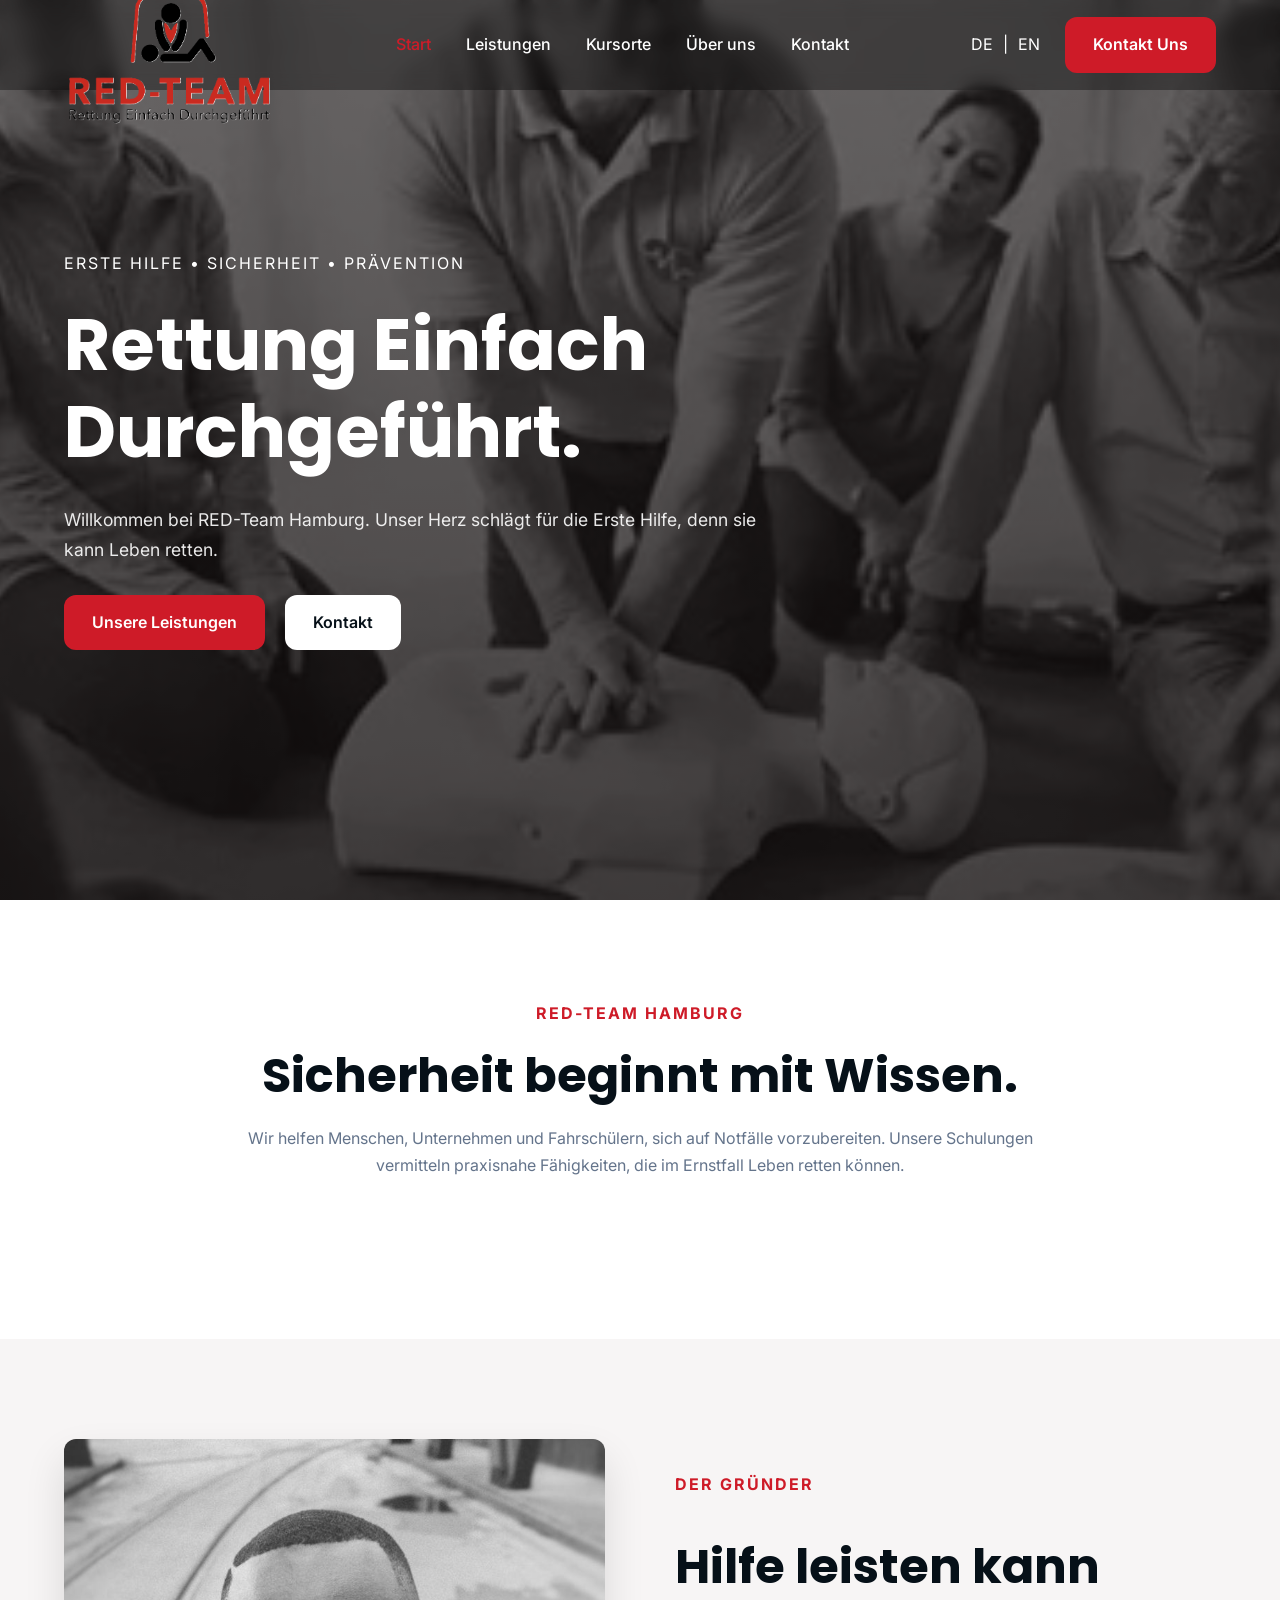
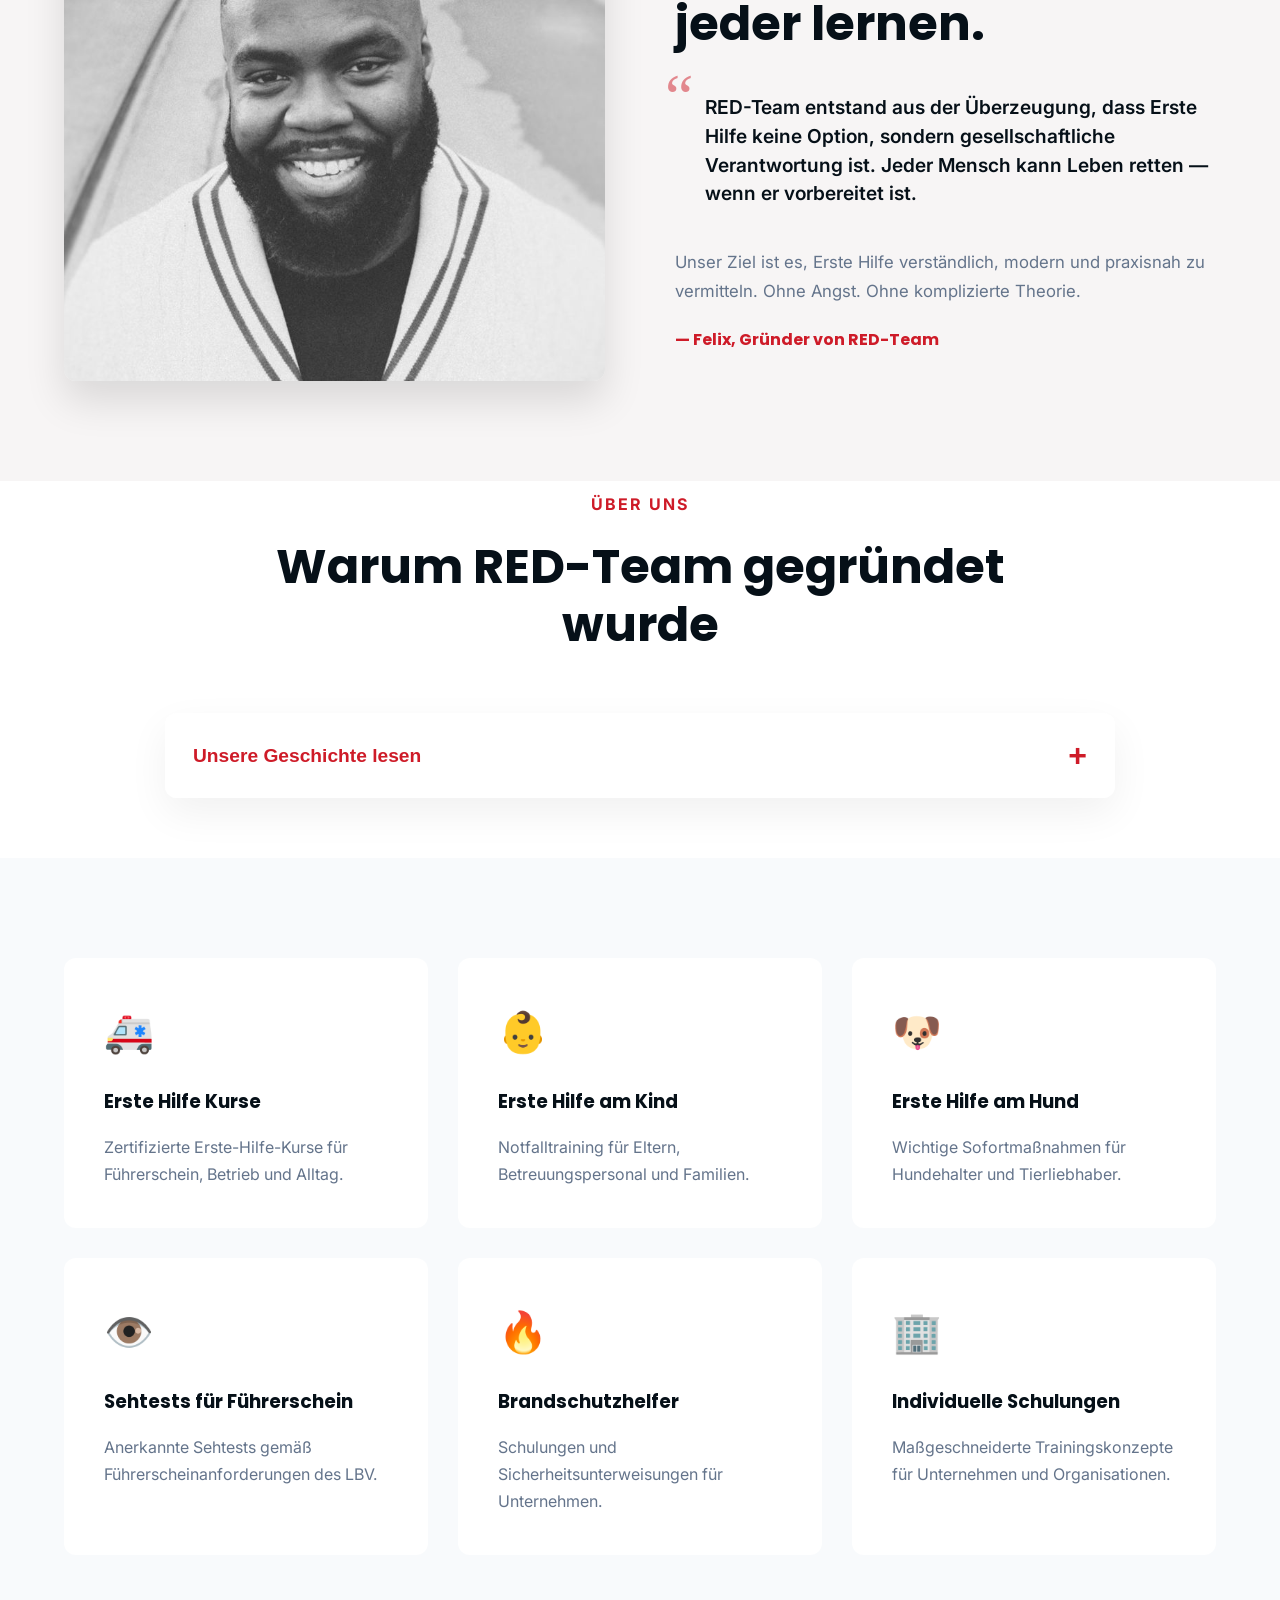
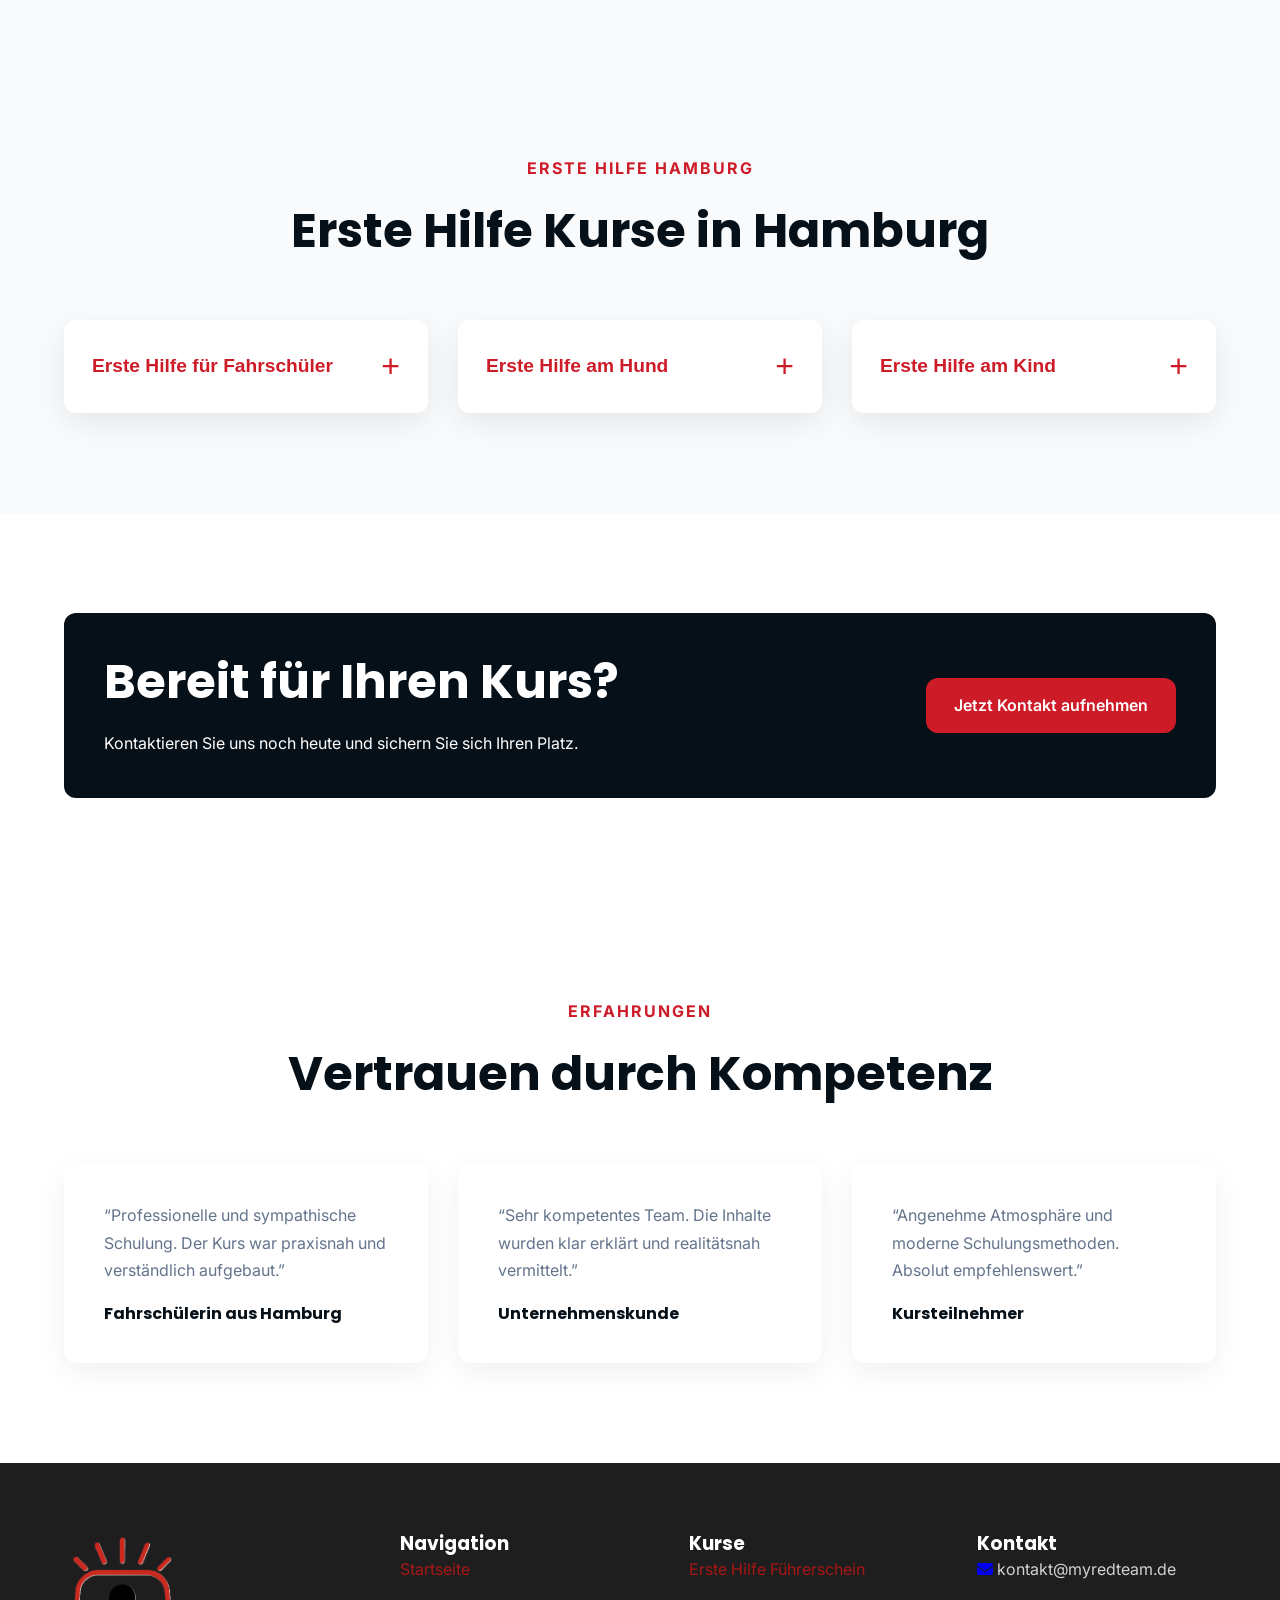
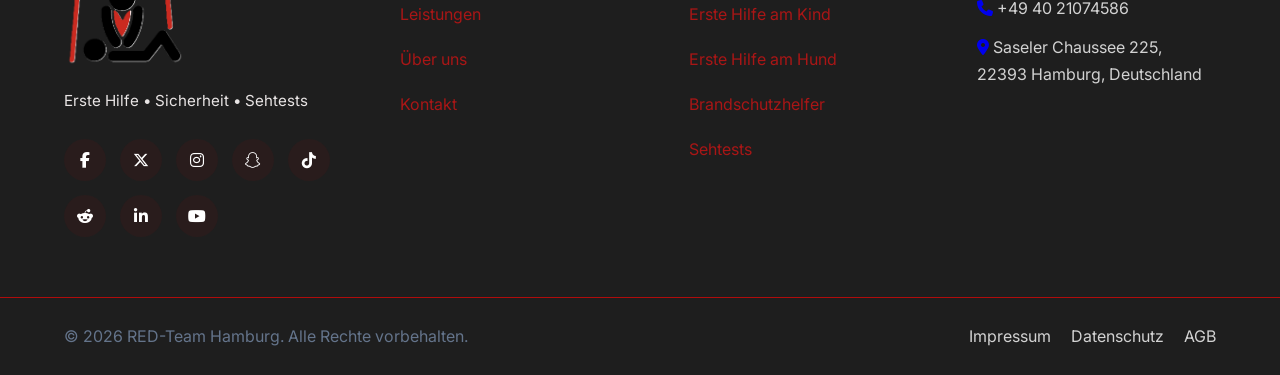
==== commit 8b0f091b: "Add files via upload" ====
--- a/index.html
+++ b/index.html
@@ -1,1598 +1,960 @@
-
 <!DOCTYPE html>
+
 <html lang="de">
-<head>	
-	<meta charset="UTF-8">
-    <meta name="viewport" content="width=device-width, initial-scale=1">
-    <meta http-equiv="x-ua-compatible" content="ie=edge">
-	
-	<title>RED-Team &#8211; Erste Hilfe Kurs Hamburg &#8211; Rettung einfach durchgeführt</title>
-<style type="text/css">
-/* Banner */
-.page-title-section .page-title h1 {
-	color: #fff;
-}
-/* Breadcrumb */
-    /* Content */
-    .product h1,.about-section h1,.entry-content h1, body .section-header h1.widget-title,.cont-section h1,.slider-content h1 {
-        color: #061018 !important;
-    }
-    .section-header .section-header h2, body h2{
-        color: #061018!important;
-    }
-    .entry-header h3.entry-title a,.entry-content h3,.products > h3 a,.about-section h3,.cont-section h3, .cont-section .sidebar .section-header .widget-title,.slider-content h3,.single-spicepress_portfolio h3,.comment-title h3 {
-        color: #061018!important;
-    }
-    .entry-header h4.entry-title, .entry-header h4.entry-title a,.team-caption h4,.about-section h4,.cont-section h4,.slider-content h4,.entry-content h4,.error_404 h4 {
-        color: #061018!important;
-    }
-    .product-price h5 > a,.blog-author h5, body .comment-detail h5,.about-section h5,.cont-section h5,.slider-content h5,.entry-content h5 {
-        color: #061018;
-    }
-    .section-header h6,.team-caption h6,.about-section h6,.cont-section h6,.slider-content h6,.entry-content h6,.media-body h6 {
-        color: #061018!important;
-    }
-    .section-header p:not(.testimonial-section p), .entry-content p:not(.testimonial-section p),.about-section p,.cont-section p,.slider-content p,.woocommerce-product-details__short-description p,.search p,.error_404 p {
-        color: #061018!important;
-    }
-
-/* Sidebar */
-body .sidebar .section-header .widget-title, body .sidebar .wp-block-search .wp-block-search__label, body .sidebar .widget.widget_block h1, body .sidebar .widget.widget_block h2, body .sidebar .widget.widget_block h3, body .sidebar .widget.widget_block h4, body .sidebar .widget.widget_block h5, body .sidebar .widget.widget_block h6, body .sidebar .widget.widget_block .wc-block-product-search__label {
-    color: #ffffff!important;
-}
-body .sidebar p, .sidebar .wp-block-latest-posts__post-excerpt {
-    color: #64646d!important;
-}
-.sidebar a {
-    color: #64646d!important;
-}
-
-/* Footer Widgets */
-    .site-footer p {
-        color: #fff;
-    }
-</style>
-<style>
-.custom-logo{width: 250px; height: auto;}
-</style>
-<meta name='robots' content='max-image-preview:large' />
-<link rel='dns-prefetch' href='//fonts.googleapis.com' />
-<link rel="alternate" type="application/rss+xml" title="RED-Team - Erste Hilfe Kurs Hamburg &raquo; Feed" href="https://www.myredteam.de/feed/" />
-<link rel="alternate" type="application/rss+xml" title="RED-Team - Erste Hilfe Kurs Hamburg &raquo; Kommentar-Feed" href="https://www.myredteam.de/comments/feed/" />
-<link rel="alternate" title="oEmbed (JSON)" type="application/json+oembed" href="https://www.myredteam.de/wp-json/oembed/1.0/embed?url=https%3A%2F%2Fwww.myredteam.de%2F" />
-<link rel="alternate" title="oEmbed (XML)" type="text/xml+oembed" href="https://www.myredteam.de/wp-json/oembed/1.0/embed?url=https%3A%2F%2Fwww.myredteam.de%2F&#038;format=xml" />
-<style id='wp-img-auto-sizes-contain-inline-css' type='text/css'>
-img:is([sizes=auto i],[sizes^="auto," i]){contain-intrinsic-size:3000px 1500px}
-/*# sourceURL=wp-img-auto-sizes-contain-inline-css */
-</style>
-<link rel='stylesheet' id='spicepress-theme-fonts-css' href='https://www.myredteam.de/wp-content/fonts/5cd99fe0238c69742a33c103ab6fa280.css?ver=20201110' type='text/css' media='all' />
-<style id='wp-emoji-styles-inline-css' type='text/css'>
-
-	img.wp-smiley, img.emoji {
-		display: inline !important;
-		border: none !important;
-		box-shadow: none !important;
-		height: 1em !important;
-		width: 1em !important;
-		margin: 0 0.07em !important;
-		vertical-align: -0.1em !important;
-		background: none !important;
-		padding: 0 !important;
-	}
-/*# sourceURL=wp-emoji-styles-inline-css */
-</style>
-<style id='wp-block-library-inline-css' type='text/css'>
-:root{--wp-block-synced-color:#7a00df;--wp-block-synced-color--rgb:122,0,223;--wp-bound-block-color:var(--wp-block-synced-color);--wp-editor-canvas-background:#ddd;--wp-admin-theme-color:#007cba;--wp-admin-theme-color--rgb:0,124,186;--wp-admin-theme-color-darker-10:#006ba1;--wp-admin-theme-color-darker-10--rgb:0,107,160.5;--wp-admin-theme-color-darker-20:#005a87;--wp-admin-theme-color-darker-20--rgb:0,90,135;--wp-admin-border-width-focus:2px}@media (min-resolution:192dpi){:root{--wp-admin-border-width-focus:1.5px}}.wp-element-button{cursor:pointer}:root .has-very-light-gray-background-color{background-color:#eee}:root .has-very-dark-gray-background-color{background-color:#313131}:root .has-very-light-gray-color{color:#eee}:root .has-very-dark-gray-color{color:#313131}:root .has-vivid-green-cyan-to-vivid-cyan-blue-gradient-background{background:linear-gradient(135deg,#00d084,#0693e3)}:root .has-purple-crush-gradient-background{background:linear-gradient(135deg,#34e2e4,#4721fb 50%,#ab1dfe)}:root .has-hazy-dawn-gradient-background{background:linear-gradient(135deg,#faaca8,#dad0ec)}:root .has-subdued-olive-gradient-background{background:linear-gradient(135deg,#fafae1,#67a671)}:root .has-atomic-cream-gradient-background{background:linear-gradient(135deg,#fdd79a,#004a59)}:root .has-nightshade-gradient-background{background:linear-gradient(135deg,#330968,#31cdcf)}:root .has-midnight-gradient-background{background:linear-gradient(135deg,#020381,#2874fc)}:root{--wp--preset--font-size--normal:16px;--wp--preset--font-size--huge:42px}.has-regular-font-size{font-size:1em}.has-larger-font-size{font-size:2.625em}.has-normal-font-size{font-size:var(--wp--preset--font-size--normal)}.has-huge-font-size{font-size:var(--wp--preset--font-size--huge)}.has-text-align-center{text-align:center}.has-text-align-left{text-align:left}.has-text-align-right{text-align:right}.has-fit-text{white-space:nowrap!important}#end-resizable-editor-section{display:none}.aligncenter{clear:both}.items-justified-left{justify-content:flex-start}.items-justified-center{justify-content:center}.items-justified-right{justify-content:flex-end}.items-justified-space-between{justify-content:space-between}.screen-reader-text{border:0;clip-path:inset(50%);height:1px;margin:-1px;overflow:hidden;padding:0;position:absolute;width:1px;word-wrap:normal!important}.screen-reader-text:focus{background-color:#ddd;clip-path:none;color:#444;display:block;font-size:1em;height:auto;left:5px;line-height:normal;padding:15px 23px 14px;text-decoration:none;top:5px;width:auto;z-index:100000}html :where(.has-border-color){border-style:solid}html :where([style*=border-top-color]){border-top-style:solid}html :where([style*=border-right-color]){border-right-style:solid}html :where([style*=border-bottom-color]){border-bottom-style:solid}html :where([style*=border-left-color]){border-left-style:solid}html :where([style*=border-width]){border-style:solid}html :where([style*=border-top-width]){border-top-style:solid}html :where([style*=border-right-width]){border-right-style:solid}html :where([style*=border-bottom-width]){border-bottom-style:solid}html :where([style*=border-left-width]){border-left-style:solid}html :where(img[class*=wp-image-]){height:auto;max-width:100%}:where(figure){margin:0 0 1em}html :where(.is-position-sticky){--wp-admin--admin-bar--position-offset:var(--wp-admin--admin-bar--height,0px)}@media screen and (max-width:600px){html :where(.is-position-sticky){--wp-admin--admin-bar--position-offset:0px}}
-
-/*# sourceURL=wp-block-library-inline-css */
-</style><style id='wp-block-list-inline-css' type='text/css'>
-ol,ul{box-sizing:border-box}:root :where(.wp-block-list.has-background){padding:1.25em 2.375em}
-/*# sourceURL=https://www.myredteam.de/wp-includes/blocks/list/style.min.css */
-</style>
-<style id='wp-block-paragraph-inline-css' type='text/css'>
-.is-small-text{font-size:.875em}.is-regular-text{font-size:1em}.is-large-text{font-size:2.25em}.is-larger-text{font-size:3em}.has-drop-cap:not(:focus):first-letter{float:left;font-size:8.4em;font-style:normal;font-weight:100;line-height:.68;margin:.05em .1em 0 0;text-transform:uppercase}body.rtl .has-drop-cap:not(:focus):first-letter{float:none;margin-left:.1em}p.has-drop-cap.has-background{overflow:hidden}:root :where(p.has-background){padding:1.25em 2.375em}:where(p.has-text-color:not(.has-link-color)) a{color:inherit}p.has-text-align-left[style*="writing-mode:vertical-lr"],p.has-text-align-right[style*="writing-mode:vertical-rl"]{rotate:180deg}
-/*# sourceURL=https://www.myredteam.de/wp-includes/blocks/paragraph/style.min.css */
-</style>
-<style id='wp-block-quote-inline-css' type='text/css'>
-.wp-block-quote{box-sizing:border-box;overflow-wrap:break-word}.wp-block-quote.is-large:where(:not(.is-style-plain)),.wp-block-quote.is-style-large:where(:not(.is-style-plain)){margin-bottom:1em;padding:0 1em}.wp-block-quote.is-large:where(:not(.is-style-plain)) p,.wp-block-quote.is-style-large:where(:not(.is-style-plain)) p{font-size:1.5em;font-style:italic;line-height:1.6}.wp-block-quote.is-large:where(:not(.is-style-plain)) cite,.wp-block-quote.is-large:where(:not(.is-style-plain)) footer,.wp-block-quote.is-style-large:where(:not(.is-style-plain)) cite,.wp-block-quote.is-style-large:where(:not(.is-style-plain)) footer{font-size:1.125em;text-align:right}.wp-block-quote>cite{display:block}
-/*# sourceURL=https://www.myredteam.de/wp-includes/blocks/quote/style.min.css */
-</style>
-<style id='wp-block-social-links-inline-css' type='text/css'>
-.wp-block-social-links{background:none;box-sizing:border-box;margin-left:0;padding-left:0;padding-right:0;text-indent:0}.wp-block-social-links .wp-social-link a,.wp-block-social-links .wp-social-link a:hover{border-bottom:0;box-shadow:none;text-decoration:none}.wp-block-social-links .wp-social-link svg{height:1em;width:1em}.wp-block-social-links .wp-social-link span:not(.screen-reader-text){font-size:.65em;margin-left:.5em;margin-right:.5em}.wp-block-social-links.has-small-icon-size{font-size:16px}.wp-block-social-links,.wp-block-social-links.has-normal-icon-size{font-size:24px}.wp-block-social-links.has-large-icon-size{font-size:36px}.wp-block-social-links.has-huge-icon-size{font-size:48px}.wp-block-social-links.aligncenter{display:flex;justify-content:center}.wp-block-social-links.alignright{justify-content:flex-end}.wp-block-social-link{border-radius:9999px;display:block}@media not (prefers-reduced-motion){.wp-block-social-link{transition:transform .1s ease}}.wp-block-social-link{height:auto}.wp-block-social-link a{align-items:center;display:flex;line-height:0}.wp-block-social-link:hover{transform:scale(1.1)}.wp-block-social-links .wp-block-social-link.wp-social-link{display:inline-block;margin:0;padding:0}.wp-block-social-links .wp-block-social-link.wp-social-link .wp-block-social-link-anchor,.wp-block-social-links .wp-block-social-link.wp-social-link .wp-block-social-link-anchor svg,.wp-block-social-links .wp-block-social-link.wp-social-link .wp-block-social-link-anchor:active,.wp-block-social-links .wp-block-social-link.wp-social-link .wp-block-social-link-anchor:hover,.wp-block-social-links .wp-block-social-link.wp-social-link .wp-block-social-link-anchor:visited{color:currentColor;fill:currentColor}:where(.wp-block-social-links:not(.is-style-logos-only)) .wp-social-link{background-color:#f0f0f0;color:#444}:where(.wp-block-social-links:not(.is-style-logos-only)) .wp-social-link-amazon{background-color:#f90;color:#fff}:where(.wp-block-social-links:not(.is-style-logos-only)) .wp-social-link-bandcamp{background-color:#1ea0c3;color:#fff}:where(.wp-block-social-links:not(.is-style-logos-only)) .wp-social-link-behance{background-color:#0757fe;color:#fff}:where(.wp-block-social-links:not(.is-style-logos-only)) .wp-social-link-bluesky{background-color:#0a7aff;color:#fff}:where(.wp-block-social-links:not(.is-style-logos-only)) .wp-social-link-codepen{background-color:#1e1f26;color:#fff}:where(.wp-block-social-links:not(.is-style-logos-only)) .wp-social-link-deviantart{background-color:#02e49b;color:#fff}:where(.wp-block-social-links:not(.is-style-logos-only)) .wp-social-link-discord{background-color:#5865f2;color:#fff}:where(.wp-block-social-links:not(.is-style-logos-only)) .wp-social-link-dribbble{background-color:#e94c89;color:#fff}:where(.wp-block-social-links:not(.is-style-logos-only)) .wp-social-link-dropbox{background-color:#4280ff;color:#fff}:where(.wp-block-social-links:not(.is-style-logos-only)) .wp-social-link-etsy{background-color:#f45800;color:#fff}:where(.wp-block-social-links:not(.is-style-logos-only)) .wp-social-link-facebook{background-color:#0866ff;color:#fff}:where(.wp-block-social-links:not(.is-style-logos-only)) .wp-social-link-fivehundredpx{background-color:#000;color:#fff}:where(.wp-block-social-links:not(.is-style-logos-only)) .wp-social-link-flickr{background-color:#0461dd;color:#fff}:where(.wp-block-social-links:not(.is-style-logos-only)) .wp-social-link-foursquare{background-color:#e65678;color:#fff}:where(.wp-block-social-links:not(.is-style-logos-only)) .wp-social-link-github{background-color:#24292d;color:#fff}:where(.wp-block-social-links:not(.is-style-logos-only)) .wp-social-link-goodreads{background-color:#eceadd;color:#382110}:where(.wp-block-social-links:not(.is-style-logos-only)) .wp-social-link-google{background-color:#ea4434;color:#fff}:where(.wp-block-social-links:not(.is-style-logos-only)) .wp-social-link-gravatar{background-color:#1d4fc4;color:#fff}:where(.wp-block-social-links:not(.is-style-logos-only)) .wp-social-link-instagram{background-color:#f00075;color:#fff}:where(.wp-block-social-links:not(.is-style-logos-only)) .wp-social-link-lastfm{background-color:#e21b24;color:#fff}:where(.wp-block-social-links:not(.is-style-logos-only)) .wp-social-link-linkedin{background-color:#0d66c2;color:#fff}:where(.wp-block-social-links:not(.is-style-logos-only)) .wp-social-link-mastodon{background-color:#3288d4;color:#fff}:where(.wp-block-social-links:not(.is-style-logos-only)) .wp-social-link-medium{background-color:#000;color:#fff}:where(.wp-block-social-links:not(.is-style-logos-only)) .wp-social-link-meetup{background-color:#f6405f;color:#fff}:where(.wp-block-social-links:not(.is-style-logos-only)) .wp-social-link-patreon{background-color:#000;color:#fff}:where(.wp-block-social-links:not(.is-style-logos-only)) .wp-social-link-pinterest{background-color:#e60122;color:#fff}:where(.wp-block-social-links:not(.is-style-logos-only)) .wp-social-link-pocket{background-color:#ef4155;color:#fff}:where(.wp-block-social-links:not(.is-style-logos-only)) .wp-social-link-reddit{background-color:#ff4500;color:#fff}:where(.wp-block-social-links:not(.is-style-logos-only)) .wp-social-link-skype{background-color:#0478d7;color:#fff}:where(.wp-block-social-links:not(.is-style-logos-only)) .wp-social-link-snapchat{background-color:#fefc00;color:#fff;stroke:#000}:where(.wp-block-social-links:not(.is-style-logos-only)) .wp-social-link-soundcloud{background-color:#ff5600;color:#fff}:where(.wp-block-social-links:not(.is-style-logos-only)) .wp-social-link-spotify{background-color:#1bd760;color:#fff}:where(.wp-block-social-links:not(.is-style-logos-only)) .wp-social-link-telegram{background-color:#2aabee;color:#fff}:where(.wp-block-social-links:not(.is-style-logos-only)) .wp-social-link-threads{background-color:#000;color:#fff}:where(.wp-block-social-links:not(.is-style-logos-only)) .wp-social-link-tiktok{background-color:#000;color:#fff}:where(.wp-block-social-links:not(.is-style-logos-only)) .wp-social-link-tumblr{background-color:#011835;color:#fff}:where(.wp-block-social-links:not(.is-style-logos-only)) .wp-social-link-twitch{background-color:#6440a4;color:#fff}:where(.wp-block-social-links:not(.is-style-logos-only)) .wp-social-link-twitter{background-color:#1da1f2;color:#fff}:where(.wp-block-social-links:not(.is-style-logos-only)) .wp-social-link-vimeo{background-color:#1eb7ea;color:#fff}:where(.wp-block-social-links:not(.is-style-logos-only)) .wp-social-link-vk{background-color:#4680c2;color:#fff}:where(.wp-block-social-links:not(.is-style-logos-only)) .wp-social-link-wordpress{background-color:#3499cd;color:#fff}:where(.wp-block-social-links:not(.is-style-logos-only)) .wp-social-link-whatsapp{background-color:#25d366;color:#fff}:where(.wp-block-social-links:not(.is-style-logos-only)) .wp-social-link-x{background-color:#000;color:#fff}:where(.wp-block-social-links:not(.is-style-logos-only)) .wp-social-link-yelp{background-color:#d32422;color:#fff}:where(.wp-block-social-links:not(.is-style-logos-only)) .wp-social-link-youtube{background-color:red;color:#fff}:where(.wp-block-social-links.is-style-logos-only) .wp-social-link{background:none}:where(.wp-block-social-links.is-style-logos-only) .wp-social-link svg{height:1.25em;width:1.25em}:where(.wp-block-social-links.is-style-logos-only) .wp-social-link-amazon{color:#f90}:where(.wp-block-social-links.is-style-logos-only) .wp-social-link-bandcamp{color:#1ea0c3}:where(.wp-block-social-links.is-style-logos-only) .wp-social-link-behance{color:#0757fe}:where(.wp-block-social-links.is-style-logos-only) .wp-social-link-bluesky{color:#0a7aff}:where(.wp-block-social-links.is-style-logos-only) .wp-social-link-codepen{color:#1e1f26}:where(.wp-block-social-links.is-style-logos-only) .wp-social-link-deviantart{color:#02e49b}:where(.wp-block-social-links.is-style-logos-only) .wp-social-link-discord{color:#5865f2}:where(.wp-block-social-links.is-style-logos-only) .wp-social-link-dribbble{color:#e94c89}:where(.wp-block-social-links.is-style-logos-only) .wp-social-link-dropbox{color:#4280ff}:where(.wp-block-social-links.is-style-logos-only) .wp-social-link-etsy{color:#f45800}:where(.wp-block-social-links.is-style-logos-only) .wp-social-link-facebook{color:#0866ff}:where(.wp-block-social-links.is-style-logos-only) .wp-social-link-fivehundredpx{color:#000}:where(.wp-block-social-links.is-style-logos-only) .wp-social-link-flickr{color:#0461dd}:where(.wp-block-social-links.is-style-logos-only) .wp-social-link-foursquare{color:#e65678}:where(.wp-block-social-links.is-style-logos-only) .wp-social-link-github{color:#24292d}:where(.wp-block-social-links.is-style-logos-only) .wp-social-link-goodreads{color:#382110}:where(.wp-block-social-links.is-style-logos-only) .wp-social-link-google{color:#ea4434}:where(.wp-block-social-links.is-style-logos-only) .wp-social-link-gravatar{color:#1d4fc4}:where(.wp-block-social-links.is-style-logos-only) .wp-social-link-instagram{color:#f00075}:where(.wp-block-social-links.is-style-logos-only) .wp-social-link-lastfm{color:#e21b24}:where(.wp-block-social-links.is-style-logos-only) .wp-social-link-linkedin{color:#0d66c2}:where(.wp-block-social-links.is-style-logos-only) .wp-social-link-mastodon{color:#3288d4}:where(.wp-block-social-links.is-style-logos-only) .wp-social-link-medium{color:#000}:where(.wp-block-social-links.is-style-logos-only) .wp-social-link-meetup{color:#f6405f}:where(.wp-block-social-links.is-style-logos-only) .wp-social-link-patreon{color:#000}:where(.wp-block-social-links.is-style-logos-only) .wp-social-link-pinterest{color:#e60122}:where(.wp-block-social-links.is-style-logos-only) .wp-social-link-pocket{color:#ef4155}:where(.wp-block-social-links.is-style-logos-only) .wp-social-link-reddit{color:#ff4500}:where(.wp-block-social-links.is-style-logos-only) .wp-social-link-skype{color:#0478d7}:where(.wp-block-social-links.is-style-logos-only) .wp-social-link-snapchat{color:#fff;stroke:#000}:where(.wp-block-social-links.is-style-logos-only) .wp-social-link-soundcloud{color:#ff5600}:where(.wp-block-social-links.is-style-logos-only) .wp-social-link-spotify{color:#1bd760}:where(.wp-block-social-links.is-style-logos-only) .wp-social-link-telegram{color:#2aabee}:where(.wp-block-social-links.is-style-logos-only) .wp-social-link-threads{color:#000}:where(.wp-block-social-links.is-style-logos-only) .wp-social-link-tiktok{color:#000}:where(.wp-block-social-links.is-style-logos-only) .wp-social-link-tumblr{color:#011835}:where(.wp-block-social-links.is-style-logos-only) .wp-social-link-twitch{color:#6440a4}:where(.wp-block-social-links.is-style-logos-only) .wp-social-link-twitter{color:#1da1f2}:where(.wp-block-social-links.is-style-logos-only) .wp-social-link-vimeo{color:#1eb7ea}:where(.wp-block-social-links.is-style-logos-only) .wp-social-link-vk{color:#4680c2}:where(.wp-block-social-links.is-style-logos-only) .wp-social-link-whatsapp{color:#25d366}:where(.wp-block-social-links.is-style-logos-only) .wp-social-link-wordpress{color:#3499cd}:where(.wp-block-social-links.is-style-logos-only) .wp-social-link-x{color:#000}:where(.wp-block-social-links.is-style-logos-only) .wp-social-link-yelp{color:#d32422}:where(.wp-block-social-links.is-style-logos-only) .wp-social-link-youtube{color:red}.wp-block-social-links.is-style-pill-shape .wp-social-link{width:auto}:root :where(.wp-block-social-links .wp-social-link a){padding:.25em}:root :where(.wp-block-social-links.is-style-logos-only .wp-social-link a){padding:0}:root :where(.wp-block-social-links.is-style-pill-shape .wp-social-link a){padding-left:.6666666667em;padding-right:.6666666667em}.wp-block-social-links:not(.has-icon-color):not(.has-icon-background-color) .wp-social-link-snapchat .wp-block-social-link-label{color:#000}
-/*# sourceURL=https://www.myredteam.de/wp-includes/blocks/social-links/style.min.css */
-</style>
-<style id='global-styles-inline-css' type='text/css'>
-:root{--wp--preset--aspect-ratio--square: 1;--wp--preset--aspect-ratio--4-3: 4/3;--wp--preset--aspect-ratio--3-4: 3/4;--wp--preset--aspect-ratio--3-2: 3/2;--wp--preset--aspect-ratio--2-3: 2/3;--wp--preset--aspect-ratio--16-9: 16/9;--wp--preset--aspect-ratio--9-16: 9/16;--wp--preset--color--black: #000000;--wp--preset--color--cyan-bluish-gray: #abb8c3;--wp--preset--color--white: #ffffff;--wp--preset--color--pale-pink: #f78da7;--wp--preset--color--vivid-red: #cf2e2e;--wp--preset--color--luminous-vivid-orange: #ff6900;--wp--preset--color--luminous-vivid-amber: #fcb900;--wp--preset--color--light-green-cyan: #7bdcb5;--wp--preset--color--vivid-green-cyan: #00d084;--wp--preset--color--pale-cyan-blue: #8ed1fc;--wp--preset--color--vivid-cyan-blue: #0693e3;--wp--preset--color--vivid-purple: #9b51e0;--wp--preset--gradient--vivid-cyan-blue-to-vivid-purple: linear-gradient(135deg,rgb(6,147,227) 0%,rgb(155,81,224) 100%);--wp--preset--gradient--light-green-cyan-to-vivid-green-cyan: linear-gradient(135deg,rgb(122,220,180) 0%,rgb(0,208,130) 100%);--wp--preset--gradient--luminous-vivid-amber-to-luminous-vivid-orange: linear-gradient(135deg,rgb(252,185,0) 0%,rgb(255,105,0) 100%);--wp--preset--gradient--luminous-vivid-orange-to-vivid-red: linear-gradient(135deg,rgb(255,105,0) 0%,rgb(207,46,46) 100%);--wp--preset--gradient--very-light-gray-to-cyan-bluish-gray: linear-gradient(135deg,rgb(238,238,238) 0%,rgb(169,184,195) 100%);--wp--preset--gradient--cool-to-warm-spectrum: linear-gradient(135deg,rgb(74,234,220) 0%,rgb(151,120,209) 20%,rgb(207,42,186) 40%,rgb(238,44,130) 60%,rgb(251,105,98) 80%,rgb(254,248,76) 100%);--wp--preset--gradient--blush-light-purple: linear-gradient(135deg,rgb(255,206,236) 0%,rgb(152,150,240) 100%);--wp--preset--gradient--blush-bordeaux: linear-gradient(135deg,rgb(254,205,165) 0%,rgb(254,45,45) 50%,rgb(107,0,62) 100%);--wp--preset--gradient--luminous-dusk: linear-gradient(135deg,rgb(255,203,112) 0%,rgb(199,81,192) 50%,rgb(65,88,208) 100%);--wp--preset--gradient--pale-ocean: linear-gradient(135deg,rgb(255,245,203) 0%,rgb(182,227,212) 50%,rgb(51,167,181) 100%);--wp--preset--gradient--electric-grass: linear-gradient(135deg,rgb(202,248,128) 0%,rgb(113,206,126) 100%);--wp--preset--gradient--midnight: linear-gradient(135deg,rgb(2,3,129) 0%,rgb(40,116,252) 100%);--wp--preset--font-size--small: 13px;--wp--preset--font-size--medium: 20px;--wp--preset--font-size--large: 36px;--wp--preset--font-size--x-large: 42px;--wp--preset--spacing--20: 0.44rem;--wp--preset--spacing--30: 0.67rem;--wp--preset--spacing--40: 1rem;--wp--preset--spacing--50: 1.5rem;--wp--preset--spacing--60: 2.25rem;--wp--preset--spacing--70: 3.38rem;--wp--preset--spacing--80: 5.06rem;--wp--preset--shadow--natural: 6px 6px 9px rgba(0, 0, 0, 0.2);--wp--preset--shadow--deep: 12px 12px 50px rgba(0, 0, 0, 0.4);--wp--preset--shadow--sharp: 6px 6px 0px rgba(0, 0, 0, 0.2);--wp--preset--shadow--outlined: 6px 6px 0px -3px rgb(255, 255, 255), 6px 6px rgb(0, 0, 0);--wp--preset--shadow--crisp: 6px 6px 0px rgb(0, 0, 0);}:where(.is-layout-flex){gap: 0.5em;}:where(.is-layout-grid){gap: 0.5em;}body .is-layout-flex{display: flex;}.is-layout-flex{flex-wrap: wrap;align-items: center;}.is-layout-flex > :is(*, div){margin: 0;}body .is-layout-grid{display: grid;}.is-layout-grid > :is(*, div){margin: 0;}:where(.wp-block-columns.is-layout-flex){gap: 2em;}:where(.wp-block-columns.is-layout-grid){gap: 2em;}:where(.wp-block-post-template.is-layout-flex){gap: 1.25em;}:where(.wp-block-post-template.is-layout-grid){gap: 1.25em;}.has-black-color{color: var(--wp--preset--color--black) !important;}.has-cyan-bluish-gray-color{color: var(--wp--preset--color--cyan-bluish-gray) !important;}.has-white-color{color: var(--wp--preset--color--white) !important;}.has-pale-pink-color{color: var(--wp--preset--color--pale-pink) !important;}.has-vivid-red-color{color: var(--wp--preset--color--vivid-red) !important;}.has-luminous-vivid-orange-color{color: var(--wp--preset--color--luminous-vivid-orange) !important;}.has-luminous-vivid-amber-color{color: var(--wp--preset--color--luminous-vivid-amber) !important;}.has-light-green-cyan-color{color: var(--wp--preset--color--light-green-cyan) !important;}.has-vivid-green-cyan-color{color: var(--wp--preset--color--vivid-green-cyan) !important;}.has-pale-cyan-blue-color{color: var(--wp--preset--color--pale-cyan-blue) !important;}.has-vivid-cyan-blue-color{color: var(--wp--preset--color--vivid-cyan-blue) !important;}.has-vivid-purple-color{color: var(--wp--preset--color--vivid-purple) !important;}.has-black-background-color{background-color: var(--wp--preset--color--black) !important;}.has-cyan-bluish-gray-background-color{background-color: var(--wp--preset--color--cyan-bluish-gray) !important;}.has-white-background-color{background-color: var(--wp--preset--color--white) !important;}.has-pale-pink-background-color{background-color: var(--wp--preset--color--pale-pink) !important;}.has-vivid-red-background-color{background-color: var(--wp--preset--color--vivid-red) !important;}.has-luminous-vivid-orange-background-color{background-color: var(--wp--preset--color--luminous-vivid-orange) !important;}.has-luminous-vivid-amber-background-color{background-color: var(--wp--preset--color--luminous-vivid-amber) !important;}.has-light-green-cyan-background-color{background-color: var(--wp--preset--color--light-green-cyan) !important;}.has-vivid-green-cyan-background-color{background-color: var(--wp--preset--color--vivid-green-cyan) !important;}.has-pale-cyan-blue-background-color{background-color: var(--wp--preset--color--pale-cyan-blue) !important;}.has-vivid-cyan-blue-background-color{background-color: var(--wp--preset--color--vivid-cyan-blue) !important;}.has-vivid-purple-background-color{background-color: var(--wp--preset--color--vivid-purple) !important;}.has-black-border-color{border-color: var(--wp--preset--color--black) !important;}.has-cyan-bluish-gray-border-color{border-color: var(--wp--preset--color--cyan-bluish-gray) !important;}.has-white-border-color{border-color: var(--wp--preset--color--white) !important;}.has-pale-pink-border-color{border-color: var(--wp--preset--color--pale-pink) !important;}.has-vivid-red-border-color{border-color: var(--wp--preset--color--vivid-red) !important;}.has-luminous-vivid-orange-border-color{border-color: var(--wp--preset--color--luminous-vivid-orange) !important;}.has-luminous-vivid-amber-border-color{border-color: var(--wp--preset--color--luminous-vivid-amber) !important;}.has-light-green-cyan-border-color{border-color: var(--wp--preset--color--light-green-cyan) !important;}.has-vivid-green-cyan-border-color{border-color: var(--wp--preset--color--vivid-green-cyan) !important;}.has-pale-cyan-blue-border-color{border-color: var(--wp--preset--color--pale-cyan-blue) !important;}.has-vivid-cyan-blue-border-color{border-color: var(--wp--preset--color--vivid-cyan-blue) !important;}.has-vivid-purple-border-color{border-color: var(--wp--preset--color--vivid-purple) !important;}.has-vivid-cyan-blue-to-vivid-purple-gradient-background{background: var(--wp--preset--gradient--vivid-cyan-blue-to-vivid-purple) !important;}.has-light-green-cyan-to-vivid-green-cyan-gradient-background{background: var(--wp--preset--gradient--light-green-cyan-to-vivid-green-cyan) !important;}.has-luminous-vivid-amber-to-luminous-vivid-orange-gradient-background{background: var(--wp--preset--gradient--luminous-vivid-amber-to-luminous-vivid-orange) !important;}.has-luminous-vivid-orange-to-vivid-red-gradient-background{background: var(--wp--preset--gradient--luminous-vivid-orange-to-vivid-red) !important;}.has-very-light-gray-to-cyan-bluish-gray-gradient-background{background: var(--wp--preset--gradient--very-light-gray-to-cyan-bluish-gray) !important;}.has-cool-to-warm-spectrum-gradient-background{background: var(--wp--preset--gradient--cool-to-warm-spectrum) !important;}.has-blush-light-purple-gradient-background{background: var(--wp--preset--gradient--blush-light-purple) !important;}.has-blush-bordeaux-gradient-background{background: var(--wp--preset--gradient--blush-bordeaux) !important;}.has-luminous-dusk-gradient-background{background: var(--wp--preset--gradient--luminous-dusk) !important;}.has-pale-ocean-gradient-background{background: var(--wp--preset--gradient--pale-ocean) !important;}.has-electric-grass-gradient-background{background: var(--wp--preset--gradient--electric-grass) !important;}.has-midnight-gradient-background{background: var(--wp--preset--gradient--midnight) !important;}.has-small-font-size{font-size: var(--wp--preset--font-size--small) !important;}.has-medium-font-size{font-size: var(--wp--preset--font-size--medium) !important;}.has-large-font-size{font-size: var(--wp--preset--font-size--large) !important;}.has-x-large-font-size{font-size: var(--wp--preset--font-size--x-large) !important;}
-/*# sourceURL=global-styles-inline-css */
-</style>
-
-<style id='classic-theme-styles-inline-css' type='text/css'>
-/*! This file is auto-generated */
-.wp-block-button__link{color:#fff;background-color:#32373c;border-radius:9999px;box-shadow:none;text-decoration:none;padding:calc(.667em + 2px) calc(1.333em + 2px);font-size:1.125em}.wp-block-file__button{background:#32373c;color:#fff;text-decoration:none}
-/*# sourceURL=/wp-includes/css/classic-themes.min.css */
-</style>
-<link rel='stylesheet' id='contact-form-7-css' href='https://www.myredteam.de/wp-content/plugins/contact-form-7/includes/css/styles.css?ver=6.1.4' type='text/css' media='all' />
-<link rel='stylesheet' id='events-manager-css' href='https://www.myredteam.de/wp-content/plugins/events-manager/includes/css/events-manager.min.css?ver=7.2.3' type='text/css' media='all' />
-<link rel='stylesheet' id='events-manager-pro-css' href='https://www.myredteam.de/wp-content/plugins/events-manager-pro/includes/css/events-manager-pro.css?ver=3.7.2.3' type='text/css' media='all' />
-<link rel='stylesheet' id='sps-font-awesome-css' href='https://www.myredteam.de/wp-content/plugins/spice-post-slider/assets/css/font-awesome/css/all.min.css?ver=5.15.4' type='text/css' media='all' />
-<link rel='stylesheet' id='sps-owl-css' href='https://www.myredteam.de/wp-content/plugins/spice-post-slider/assets/css/owl.carousel.css?ver=2.2.1' type='text/css' media='all' />
-<link rel='stylesheet' id='sps-front-css' href='https://www.myredteam.de/wp-content/plugins/spice-post-slider/assets/css/front.css?ver=2.2.1' type='text/css' media='all' />
-<link rel='stylesheet' id='sps-google-fonts-css' href='//fonts.googleapis.com/css?family=ABeeZee%7CAbel%7CAbril+Fatface%7CAclonica%7CAcme%7CActor%7CAdamina%7CAdvent+Pro%7CAguafina+Script%7CAkronim%7CAladin%7CAldrich%7CAlef%7CAlegreya%7CAlegreya+SC%7CAlegreya+Sans%7CAlegreya+Sans+SC%7CAlex+Brush%7CAlfa+Slab+One%7CAlice%7CAlike%7CAlike+Angular%7CAllan%7CAllerta%7CAllerta+Stencil%7CAllura%7CAlmendra%7CAlmendra+Display%7CAlmendra+SC%7CAmarante%7CAmaranth%7CAmatic+SC%7CAmatica+SC%7CAmethysta%7CAmiko%7CAmiri%7CAmita%7CAnaheim%7CAndada%7CAndika%7CAngkor%7CAnnie+Use+Your+Telescope%7CAnonymous+Pro%7CAntic%7CAntic+Didone%7CAntic+Slab%7CAnton%7CArapey%7CArbutus%7CArbutus+Slab%7CArchitects+Daughter%7CArchivo+Black%7CArchivo+Narrow%7CAref+Ruqaa%7CArima+Madurai%7CArimo%7CArizonia%7CArmata%7CArtifika%7CArvo%7CArya%7CAsap%7CAsar%7CAsset%7CAssistant%7CAstloch%7CAsul%7CAthiti%7CAtma%7CAtomic+Age%7CAubrey%7CAudiowide%7CAutour+One%7CAverage%7CAverage+Sans%7CAveria+Gruesa+Libre%7CAveria+Libre%7CAveria+Sans+Libre%7CAveria+Serif+Libre%7CBad+Script%7CBaloo%7CBaloo+Bhai%7CBaloo+Da%7CBaloo+Thambi%7CBalthazar%7CBangers%7CBasic%7CBattambang%7CBaumans%7CBayon%7CBelgrano%7CBelleza%7CBenchNine%7CBentham%7CBerkshire+Swash%7CBevan%7CBigelow+Rules%7CBigshot+One%7CBilbo%7CBilbo+Swash+Caps%7CBioRhyme%7CBioRhyme+Expanded%7CBiryani%7CBitter%7CBlack+Ops+One%7CBokor%7CBonbon%7CBoogaloo%7CBowlby+One%7CBowlby+One+SC%7CBrawler%7CBree+Serif%7CBubblegum+Sans%7CBubbler+One%7CBuda%7CBuenard%7CBungee%7CBungee+Hairline%7CBungee+Inline%7CBungee+Outline%7CBungee+Shade%7CButcherman%7CButterfly+Kids%7CCabin%7CCabin+Condensed%7CCabin+Sketch%7CCaesar+Dressing%7CCagliostro%7CCairo%7CCalligraffitti%7CCambay%7CCambo%7CCandal%7CCantarell%7CCantata+One%7CCantora+One%7CCapriola%7CCardo%7CCarme%7CCarrois+Gothic%7CCarrois+Gothic+SC%7CCarter+One%7CCatamaran%7CCaudex%7CCaveat%7CCaveat+Brush%7CCedarville+Cursive%7CCeviche+One%7CChanga%7CChanga+One%7CChango%7CChathura%7CChau+Philomene+One%7CChela+One%7CChelsea+Market%7CChenla%7CCherry+Cream+Soda%7CCherry+Swash%7CChewy%7CChicle%7CChivo%7CChonburi%7CCinzel%7CCinzel+Decorative%7CClicker+Script%7CCoda%7CCoda+Caption%7CCodystar%7CCoiny%7CCombo%7CComfortaa%7CComing+Soon%7CConcert+One%7CCondiment%7CContent%7CContrail+One%7CConvergence%7CCookie%7CCopse%7CCorben%7CCormorant%7CCormorant+Garamond%7CCormorant+Infant%7CCormorant+SC%7CCormorant+Unicase%7CCormorant+Upright%7CCourgette%7CCousine%7CCoustard%7CCovered+By+Your+Grace%7CCrafty+Girls%7CCreepster%7CCrete+Round%7CCrimson+Text%7CCroissant+One%7CCrushed%7CCuprum%7CCutive%7CCutive+Mono%7CDamion%7CDancing+Script%7CDangrek%7CDavid+Libre%7CDawning+of+a+New+Day%7CDays+One%7CDekko%7CDelius%7CDelius+Swash+Caps%7CDelius+Unicase%7CDella+Respira%7CDenk+One%7CDevonshire%7CDhurjati%7CDidact+Gothic%7CDiplomata%7CDiplomata+SC%7CDomine%7CDonegal+One%7CDoppio+One%7CDorsa%7CDosis%7CDr+Sugiyama%7CDroid+Sans%7CDroid+Sans+Mono%7CDroid+Serif%7CDuru+Sans%7CDynalight%7CEB+Garamond%7CEagle+Lake%7CEater%7CEconomica%7CEczar%7CEk+Mukta%7CEl+Messiri%7CElectrolize%7CElsie%7CElsie+Swash+Caps%7CEmblema+One%7CEmilys+Candy%7CEngagement%7CEnglebert%7CEnriqueta%7CErica+One%7CEsteban%7CEuphoria+Script%7CEwert%7CExo%7CExo+2%7CExpletus+Sans%7CFanwood+Text%7CFarsan%7CFascinate%7CFascinate+Inline%7CFaster+One%7CFasthand%7CFauna+One%7CFederant%7CFedero%7CFelipa%7CFenix%7CFinger+Paint%7CFira+Mono%7CFira+Sans%7CFjalla+One%7CFjord+One%7CFlamenco%7CFlavors%7CFondamento%7CFontdiner+Swanky%7CForum%7CFrancois+One%7CFrank+Ruhl+Libre%7CFreckle+Face%7CFredericka+the+Great%7CFredoka+One%7CFreehand%7CFresca%7CFrijole%7CFruktur%7CFugaz+One%7CGFS+Didot%7CGFS+Neohellenic%7CGabriela%7CGafata%7CGalada%7CGaldeano%7CGalindo%7CGentium+Basic%7CGentium+Book+Basic%7CGeo%7CGeostar%7CGeostar+Fill%7CGermania+One%7CGidugu%7CGilda+Display%7CGive+You+Glory%7CGlass+Antiqua%7CGlegoo%7CGloria+Hallelujah%7CGoblin+One%7CGochi+Hand%7CGorditas%7CGoudy+Bookletter+1911%7CGraduate%7CGrand+Hotel%7CGravitas+One%7CGreat+Vibes%7CGriffy%7CGruppo%7CGudea%7CGurajada%7CHabibi%7CHalant%7CHammersmith+One%7CHanalei%7CHanalei+Fill%7CHandlee%7CHanuman%7CHappy+Monkey%7CHarmattan%7CHeadland+One%7CHeebo%7CHenny+Penny%7CHerr+Von+Muellerhoff%7CHind%7CHind+Guntur%7CHind+Madurai%7CHind+Siliguri%7CHind+Vadodara%7CHoltwood+One+SC%7CHomemade+Apple%7CHomenaje%7CIM+Fell+DW+Pica%7CIM+Fell+DW+Pica+SC%7CIM+Fell+Double+Pica%7CIM+Fell+Double+Pica+SC%7CIM+Fell+English%7CIM+Fell+English+SC%7CIM+Fell+French+Canon%7CIM+Fell+French+Canon+SC%7CIM+Fell+Great+Primer%7CIM+Fell+Great+Primer+SC%7CIceberg%7CIceland%7CImprima%7CInconsolata%7CInder%7CIndie+Flower%7CInika%7CInknut+Antiqua%7CIrish+Grover%7CIstok+Web%7CItaliana%7CItalianno%7CItim%7CJacques+Francois%7CJacques+Francois+Shadow%7CJaldi%7CJim+Nightshade%7CJockey+One%7CJolly+Lodger%7CJomhuria%7CJosefin+Sans%7CJosefin+Slab%7CJoti+One%7CJudson%7CJulee%7CJulius+Sans+One%7CJunge%7CJura%7CJust+Another+Hand%7CJust+Me+Again+Down+Here%7CKadwa%7CKalam%7CKameron%7CKanit%7CKantumruy%7CKarla%7CKarma%7CKatibeh%7CKaushan+Script%7CKavivanar%7CKavoon%7CKdam+Thmor%7CKeania+One%7CKelly+Slab%7CKenia%7CKhand%7CKhmer%7CKhula%7CKite+One%7CKnewave%7CKotta+One%7CKoulen%7CKranky%7CKreon%7CKristi%7CKrona+One%7CKumar+One%7CKumar+One+Outline%7CKurale%7CLa+Belle+Aurore%7CLaila%7CLakki+Reddy%7CLalezar%7CLancelot%7CLateef%7CLato%7CLeague+Script%7CLeckerli+One%7CLedger%7CLekton%7CLemon%7CLemonada%7CLibre+Baskerville%7CLibre+Franklin%7CLife+Savers%7CLilita+One%7CLily+Script+One%7CLimelight%7CLinden+Hill%7CLobster%7CLobster+Two%7CLondrina+Outline%7CLondrina+Shadow%7CLondrina+Sketch%7CLondrina+Solid%7CLora%7CLove+Ya+Like+A+Sister%7CLoved+by+the+King%7CLovers+Quarrel%7CLuckiest+Guy%7CLusitana%7CLustria%7CMacondo%7CMacondo+Swash+Caps%7CMada%7CMagra%7CMaiden+Orange%7CMaitree%7CMako%7CMallanna%7CMandali%7CMarcellus%7CMarcellus+SC%7CMarck+Script%7CMargarine%7CMarko+One%7CMarmelad%7CMartel%7CMartel+Sans%7CMarvel%7CMate%7CMate+SC%7CMaven+Pro%7CMcLaren%7CMeddon%7CMedievalSharp%7CMedula+One%7CMeera+Inimai%7CMegrim%7CMeie+Script%7CMerienda%7CMerienda+One%7CMerriweather%7CMerriweather+Sans%7CMetal%7CMetal+Mania%7CMetrophobic%7CMichroma%7CMilonga%7CMiltonian%7CMiltonian+Tattoo%7CMiniver%7CMiriam+Libre%7CMirza%7CMiss+Fajardose%7CMitr%7CModak%7CModern+Antiqua%7CMogra%7CMolengo%7CMolle%7CMonda%7CMonofett%7CMonoton%7CMonsieur+La+Doulaise%7CMontaga%7CMontez%7CMontserrat%7CMontserrat+Alternates%7CMontserrat+Subrayada%7CMoul%7CMoulpali%7CMountains+of+Christmas%7CMouse+Memoirs%7CMr+Bedfort%7CMr+Dafoe%7CMr+De+Haviland%7CMrs+Saint+Delafield%7CMrs+Sheppards%7CMukta+Vaani%7CMuli%7CMystery+Quest%7CNTR%7CNeucha%7CNeuton%7CNew+Rocker%7CNews+Cycle%7CNiconne%7CNixie+One%7CNobile%7CNokora%7CNorican%7CNosifer%7CNothing+You+Could+Do%7CNoticia+Text%7CNoto+Sans%7CNoto+Serif%7CNova+Cut%7CNova+Flat%7CNova+Mono%7CNova+Oval%7CNova+Round%7CNova+Script%7CNova+Slim%7CNova+Square%7CNumans%7CNunito%7CNunito+Sans%7COutfit%7COdor+Mean+Chey%7COffside%7COld+Standard+TT%7COldenburg%7COleo+Script%7COleo+Script+Swash+Caps%7COpen+Sans%7COpen+Sans+Condensed%7COranienbaum%7COrbitron%7COregano%7COrienta%7COriginal+Surfer%7COswald%7COver+the+Rainbow%7COverlock%7COverlock+SC%7COvo%7COxygen%7COxygen+Mono%7CPT+Mono%7CPT+Sans%7CPT+Sans+Caption%7CPT+Sans+Narrow%7CPT+Serif%7CPT+Serif+Caption%7CPacifico%7CPalanquin%7CPalanquin+Dark%7CPaprika%7CParisienne%7CPassero+One%7CPassion+One%7CPathway+Gothic+One%7CPatrick+Hand%7CPatrick+Hand+SC%7CPattaya%7CPatua+One%7CPavanam%7CPaytone+One%7CPeddana%7CPeralta%7CPermanent+Marker%7CPetit+Formal+Script%7CPetrona%7CPhilosopher%7CPiedra%7CPinyon+Script%7CPirata+One%7CPlaster%7CPlay%7CPlayball%7CPlayfair+Display%7CPlayfair+Display+SC%7CPodkova%7CPoiret+One%7CPoller+One%7CPoly%7CPompiere%7CPontano+Sans%7CPoppins%7CPort+Lligat+Sans%7CPort+Lligat+Slab%7CPragati+Narrow%7CPrata%7CPreahvihear%7CPress+Start+2P%7CPridi%7CPrincess+Sofia%7CProciono%7CPrompt%7CProsto+One%7CProza+Libre%7CPuritan%7CPurple+Purse%7CQuando%7CQuantico%7CQuattrocento%7CQuattrocento+Sans%7CQuestrial%7CQuicksand%7CQuintessential%7CQwigley%7CRacing+Sans+One%7CRadley%7CRajdhani%7CRakkas%7CRaleway%7CRaleway+Dots%7CRamabhadra%7CRamaraja%7CRambla%7CRammetto+One%7CRanchers%7CRancho%7CRanga%7CRasa%7CRationale%7CRedressed%7CReem+Kufi%7CReenie+Beanie%7CRevalia%7CRhodium+Libre%7CRibeye%7CRibeye+Marrow%7CRighteous%7CRisque%7CRoboto%7CRoboto+Condensed%7CRoboto+Mono%7CRoboto+Slab%7CRochester%7CRock+Salt%7CRokkitt%7CRomanesco%7CRopa+Sans%7CRosario%7CRosarivo%7CRouge+Script%7CRozha+One%7CRubik%7CRubik+Mono+One%7CRubik+One%7CRuda%7CRufina%7CRuge+Boogie%7CRuluko%7CRum+Raisin%7CRuslan+Display%7CRuthie%7CRye%7CSacramento%7CSahitya%7CSail%7CSalsa%7CSanchez%7CSancreek%7CSansita+One%7CSarala%7CSarina%7CSarpanch%7CSatisfy%7CScada%7CScheherazade%7CSchoolbell%7CScope+One%7CSeaweed+Script%7CSecular+One%7CSen%7CSevillana%7CSeymour+One%7CShadows+Into+Light%7CShadows+Into+Light+Two%7CShanti%7CShare%7CShare+Tech%7CShare+Tech+Mono%7CShojumaru%7CShort+Stack%7CShrikhand%7CSiemreap%7CSigmar+One%7CSignika%7CSignika+Negative%7CSimonetta%7CSintony%7CSirin+Stencil%7CSix+Caps%7CSkranji%7CSlabo+13px%7CSlabo+27px%7CSlackey%7CSmokum%7CSmythe%7CSniglet%7CSnippet%7CSnowburst+One%7CSofadi+One%7CSofia%7CSonsie+One%7CSorts+Mill+Goudy%7CSource+Code+Pro%7CSource+Sans+Pro%7CSource+Serif+Pro%7CSpace+Mono%7CSpecial+Elite%7CSpicy+Rice%7CSpinnaker%7CSpirax%7CSquada+One%7CSree+Krushnadevaraya%7CSriracha%7CStalemate%7CStalinist+One%7CStardos+Stencil%7CStint+Ultra+Condensed%7CStint+Ultra+Expanded%7CStoke%7CStrait%7CSue+Ellen+Francisco%7CSuez+One%7CSumana%7CSunshiney%7CSupermercado+One%7CSura%7CSuranna%7CSuravaram%7CSuwannaphum%7CSwanky+and+Moo+Moo%7CSyncopate%7CTangerine%7CTaprom%7CTauri%7CTaviraj%7CTeko%7CTelex%7CTenali+Ramakrishna%7CTenor+Sans%7CText+Me+One%7CThe+Girl+Next+Door%7CTienne%7CTillana%7CTimmana%7CTinos%7CTitan+One%7CTitillium+Web%7CTrade+Winds%7CTrirong%7CTrocchi%7CTrochut%7CTrykker%7CTulpen+One%7CUbuntu%7CUbuntu+Condensed%7CUbuntu+Mono%7CUltra%7CUncial+Antiqua%7CUnderdog%7CUnica+One%7CUnifrakturCook%7CUnifrakturMaguntia%7CUnkempt%7CUnlock%7CUnna%7CVT323%7CVampiro+One%7CVarela%7CVarela+Round%7CVast+Shadow%7CVesper+Libre%7CVibur%7CVidaloka%7CViga%7CVoces%7CVolkhov%7CVollkorn%7CVoltaire%7CWaiting+for+the+Sunrise%7CWallpoet%7CWalter+Turncoat%7CWarnes%7CWellfleet%7CWendy+One%7CWire+One%7CWork+Sans%7CYanone+Kaffeesatz%7CYantramanav%7CYatra+One%7CYellowtail%7CYeseva+One%7CYesteryear%7CYrsa%7CZeyada&#038;subset=latin%2Clatin-ext&#038;ver=2.2.1' type='text/css' media='all' />
-<link rel='stylesheet' id='tbk-scripts-css-css' href='https://www.myredteam.de/wp-content/plugins/team-booking//dist/frontend.css?ver=1676306944' type='text/css' media='all' />
-<link rel='stylesheet' id='tbk-scripts-vendor-css-css' href='https://www.myredteam.de/wp-content/plugins/team-booking//dist/frontendVendor.css?ver=1676306944' type='text/css' media='all' />
-<link rel='stylesheet' id='tbk_fonts-css' href='//fonts.googleapis.com/css?family=Oswald%7COpen+Sans%3A300italic%2C400%2C300%2C700&#038;ver=1.0.0' type='text/css' media='all' />
-<link rel='stylesheet' id='wp-fullcalendar-css' href='https://www.myredteam.de/wp-content/plugins/wp-fullcalendar/includes/css/main.css?ver=1.6' type='text/css' media='all' />
-<link rel='stylesheet' id='wp-fullcalendar-tippy-light-css' href='https://www.myredteam.de/wp-content/plugins/wp-fullcalendar/includes/css/tippy/light.css?ver=1.6' type='text/css' media='all' />
-<link rel='stylesheet' id='jquery-ui-css' href='https://www.myredteam.de/wp-content/plugins/wp-fullcalendar/includes/css/jquery-ui/ui-lightness/jquery-ui.min.css?ver=1.6' type='text/css' media='all' />
-<link rel='stylesheet' id='jquery-ui-theme-css' href='https://www.myredteam.de/wp-content/plugins/wp-fullcalendar/includes/css/jquery-ui/ui-lightness/theme.css?ver=1.6' type='text/css' media='all' />
-<link rel='stylesheet' id='spicepress-default-css' href='https://www.myredteam.de/wp-content/themes/spicepress/css/default.css?ver=6.9' type='text/css' media='all' />
-<link rel='stylesheet' id='bootstrap-css' href='https://www.myredteam.de/wp-content/themes/spicepress/css/bootstrap.css?ver=6.9' type='text/css' media='all' />
-<link rel='stylesheet' id='spicepress-style-css' href='https://www.myredteam.de/wp-content/themes/certify/style.css?ver=6.9' type='text/css' media='all' />
-<link rel='stylesheet' id='animate.min-css-css' href='https://www.myredteam.de/wp-content/themes/spicepress/css/animate.min.css?ver=6.9' type='text/css' media='all' />
-<link rel='stylesheet' id='spicepress-font-awesome-css' href='https://www.myredteam.de/wp-content/themes/spicepress/css/font-awesome/css/all.min.css?ver=6.9' type='text/css' media='all' />
-<link rel='stylesheet' id='spicepress-media-responsive-css-css' href='https://www.myredteam.de/wp-content/themes/spicepress/css/media-responsive.css?ver=6.9' type='text/css' media='all' />
-<link rel='stylesheet' id='certify-default-style-css-css' href='https://www.myredteam.de/wp-content/themes/certify/css/default.css?ver=6.9' type='text/css' media='all' />
-<link rel='stylesheet' id='certify-parent-style-css' href='style.css' type='text/css' media='all' />
-<link rel='stylesheet' id='certify-theme-menu-style-css' href='https://www.myredteam.de/wp-content/themes/certify/css/theme-menu.css?ver=6.9' type='text/css' media='all' />
-<link rel='stylesheet' id='certify-media-responsive-css-css' href='https://www.myredteam.de/wp-content/themes/certify/css/media-responsive.css?ver=6.9' type='text/css' media='all' />
-<script type="text/javascript" src="https://www.myredteam.de/wp-includes/js/jquery/jquery.min.js?ver=3.7.1" id="jquery-core-js"></script>
-<script type="text/javascript" src="https://www.myredteam.de/wp-includes/js/jquery/jquery-migrate.min.js?ver=3.4.1" id="jquery-migrate-js"></script>
-<script type="text/javascript" src="https://www.myredteam.de/wp-includes/js/jquery/ui/core.min.js?ver=1.13.3" id="jquery-ui-core-js"></script>
-<script type="text/javascript" src="https://www.myredteam.de/wp-includes/js/jquery/ui/mouse.min.js?ver=1.13.3" id="jquery-ui-mouse-js"></script>
-<script type="text/javascript" src="https://www.myredteam.de/wp-includes/js/jquery/ui/sortable.min.js?ver=1.13.3" id="jquery-ui-sortable-js"></script>
-<script type="text/javascript" src="https://www.myredteam.de/wp-includes/js/jquery/ui/datepicker.min.js?ver=1.13.3" id="jquery-ui-datepicker-js"></script>
-<script type="text/javascript" id="jquery-ui-datepicker-js-after">
-/* <![CDATA[ */
-jQuery(function(jQuery){jQuery.datepicker.setDefaults({"closeText":"Schlie\u00dfen","currentText":"Heute","monthNames":["Januar","Februar","M\u00e4rz","April","Mai","Juni","Juli","August","September","Oktober","November","Dezember"],"monthNamesShort":["Jan.","Feb.","M\u00e4rz","Apr.","Mai","Juni","Juli","Aug.","Sep.","Okt.","Nov.","Dez."],"nextText":"Weiter","prevText":"Zur\u00fcck","dayNames":["Sonntag","Montag","Dienstag","Mittwoch","Donnerstag","Freitag","Samstag"],"dayNamesShort":["So.","Mo.","Di.","Mi.","Do.","Fr.","Sa."],"dayNamesMin":["S","M","D","M","D","F","S"],"dateFormat":"d. MM yy","firstDay":1,"isRTL":false});});
-//# sourceURL=jquery-ui-datepicker-js-after
-/* ]]> */
-</script>
-<script type="text/javascript" src="https://www.myredteam.de/wp-includes/js/jquery/ui/resizable.min.js?ver=1.13.3" id="jquery-ui-resizable-js"></script>
-<script type="text/javascript" src="https://www.myredteam.de/wp-includes/js/jquery/ui/draggable.min.js?ver=1.13.3" id="jquery-ui-draggable-js"></script>
-<script type="text/javascript" src="https://www.myredteam.de/wp-includes/js/jquery/ui/controlgroup.min.js?ver=1.13.3" id="jquery-ui-controlgroup-js"></script>
-<script type="text/javascript" src="https://www.myredteam.de/wp-includes/js/jquery/ui/checkboxradio.min.js?ver=1.13.3" id="jquery-ui-checkboxradio-js"></script>
-<script type="text/javascript" src="https://www.myredteam.de/wp-includes/js/jquery/ui/button.min.js?ver=1.13.3" id="jquery-ui-button-js"></script>
-<script type="text/javascript" src="https://www.myredteam.de/wp-includes/js/jquery/ui/dialog.min.js?ver=1.13.3" id="jquery-ui-dialog-js"></script>
-<script type="text/javascript" id="events-manager-js-extra">
-/* <![CDATA[ */
-var EM = {"ajaxurl":"https://www.myredteam.de/wp-admin/admin-ajax.php","locationajaxurl":"https://www.myredteam.de/wp-admin/admin-ajax.php?action=locations_search","firstDay":"1","locale":"de","dateFormat":"yy-mm-dd","ui_css":"https://www.myredteam.de/wp-content/plugins/events-manager/includes/css/jquery-ui/build.min.css","show24hours":"1","is_ssl":"1","autocomplete_limit":"10","calendar":{"breakpoints":{"small":560,"medium":908,"large":false},"month_format":"M Y"},"phone":"","datepicker":{"format":"Y-m-d","locale":"de"},"search":{"breakpoints":{"small":650,"medium":850,"full":false}},"url":"https://www.myredteam.de/wp-content/plugins/events-manager","assets":{"input.em-uploader":{"js":{"em-uploader":{"url":"https://www.myredteam.de/wp-content/plugins/events-manager/includes/js/em-uploader.js?v=7.2.3","event":"em_uploader_ready","requires":"filepond"},"filepond-validate-size":"filepond/plugins/filepond-plugin-file-validate-size.js?v=7.2.3","filepond-validate-type":"filepond/plugins/filepond-plugin-file-validate-type.js?v=7.2.3","filepond-image-validate-size":"filepond/plugins/filepond-plugin-image-validate-size.js?v=7.2.3","filepond-exif-orientation":"filepond/plugins/filepond-plugin-image-exif-orientation.js?v=7.2.3","filepond-get-file":"filepond/plugins/filepond-plugin-get-file.js?v=7.2.3","filepond-plugin-image-overlay":"filepond/plugins/filepond-plugin-image-overlay.js?v=7.2.3","filepond-plugin-image-thumbnail":"filepond/plugins/filepond-plugin-image-thumbnail.js?v=7.2.3","filepond-plugin-pdf-preview-overlay":"filepond/plugins/filepond-plugin-pdf-preview-overlay.js?v=7.2.3","filepond-plugin-file-icon":"filepond/plugins/filepond-plugin-file-icon.js?v=7.2.3","filepond":{"url":"filepond/filepond.js?v=7.2.3","locale":"de-de"}},"css":{"em-filepond":"filepond/em-filepond.min.css?v=7.2.3","filepond-preview":"filepond/plugins/filepond-plugin-image-preview.min.css?v=7.2.3","filepond-plugin-image-overlay":"filepond/plugins/filepond-plugin-image-overlay.min.css?v=7.2.3","filepond-get-file":"filepond/plugins/filepond-plugin-get-file.min.css?v=7.2.3"}},".em-event-editor":{"js":{"event-editor":{"url":"https://www.myredteam.de/wp-content/plugins/events-manager/includes/js/events-manager-event-editor.js?v=7.2.3","event":"em_event_editor_ready"}},"css":{"event-editor":"https://www.myredteam.de/wp-content/plugins/events-manager/includes/css/events-manager-event-editor.min.css?v=7.2.3"}},".em-recurrence-sets, .em-timezone":{"js":{"luxon":{"url":"luxon/luxon.js?v=7.2.3","event":"em_luxon_ready"}}},".em-booking-form, #em-booking-form, .em-booking-recurring, .em-event-booking-form":{"js":{"em-bookings":{"url":"https://www.myredteam.de/wp-content/plugins/events-manager/includes/js/bookingsform.js?v=7.2.3","event":"em_booking_form_js_loaded"},"em-coupons":{"url":"https://www.myredteam.de/wp-content/plugins/events-manager-pro/add-ons/coupons/coupons.js?v=3.7.2.3","requires":"em-bookings"}},"css":{"em-coupons":"https://www.myredteam.de/wp-content/plugins/events-manager-pro/add-ons/coupons/coupons.min.css?v=3.7.2.3"}},"#em-opt-archetypes":{"js":{"archetypes":"https://www.myredteam.de/wp-content/plugins/events-manager/includes/js/admin-archetype-editor.js?v=7.2.3","archetypes_ms":"https://www.myredteam.de/wp-content/plugins/events-manager/includes/js/admin-archetypes.js?v=7.2.3","qs":"qs/qs.js?v=7.2.3"}},".em-cart-coupons-form":{"js":{"em-coupons-cart":{"url":"https://www.myredteam.de/wp-content/plugins/events-manager-pro/add-ons/coupons/coupons-cart.js?v=3.7.2.3","event":"em_timepicker_ready"}},"css":{"em-coupons":"https://www.myredteam.de/wp-content/plugins/events-manager-pro/add-ons/coupons/coupons.min.css?v=3.7.2.3"}}},"cached":"","uploads":{"endpoint":"https://www.myredteam.de/wp-json/events-manager/v1/uploads","nonce":"9f6ad20a08","delete_confirm":"Bist du sicher, dass du diese Datei l\u00f6schen m\u00f6chtest? Sie wird beim Absenden gel\u00f6scht.","images":{"max_file_size":"204800","image_max_width":"1200","image_max_height":"1200","image_min_width":"400","image_min_height":"400"},"files":{"max_file_size":"204800","types":{"0":"image/gif","1":"image/jpeg","3":"image/png","4":"image/heic"}}},"api_nonce":"336f87c2a8","bookingInProgress":"Bitte warte, w\u00e4hrend die Buchung abgeschickt wird.","tickets_save":"Ticket speichern","bookingajaxurl":"https://www.myredteam.de/wp-admin/admin-ajax.php","bookings_export_save":"Buchungen exportieren","bookings_settings_save":"Einstellungen speichern","booking_delete":"Bist du dir sicher, dass du es l\u00f6schen m\u00f6chtest?","booking_offset":"30","bookings":{"submit_button":{"text":{"default":"zahlungspflichtig bestellen","free":"zahlungspflichtig bestellen","payment":"zahlungspflichtig bestellen - %s","processing":"Verarbeitung \u2026"}},"update_listener":""},"bb_full":"Ausverkauft","bb_book":"Jetzt buchen","bb_booking":"Buche ...","bb_booked":"Buchung Abgesendet","bb_error":"Buchung Fehler. Nochmal versuchen?","bb_cancel":"Stornieren","bb_canceling":"Stornieren ...","bb_cancelled":"Abgesagt","bb_cancel_error":"Stornierung Fehler. Nochmal versuchen?","event_cancellations":{"warning":"Wenn du dich entscheidest, deine Veranstaltung abzusagen, sind nach dem Speichern dieser Veranstaltung keine weiteren Buchungen f\u00fcr diese Veranstaltung m\u00f6glich.\\n\\nAu\u00dferdem wird das Folgende passieren:\\n\\n- Die Buchungen werden automatisch storniert.\\n- Buchungsstornierungen werden per E-Mail verschickt.\\n- Alle best\u00e4tigten und noch ausstehenden Buchungen werden per E-Mail \u00fcber die Absage der Veranstaltung informiert."},"txt_search":"Suche","txt_searching":"Suche...","txt_loading":"Wird geladen\u00a0\u2026","event_detach_warning":"Bist du sicher, dass du diese sich wiederholende Veranstaltung herausl\u00f6sen willst? Wenn du dies tun, verlierst du alle Buchungsinformationen und die alten wiederkehrenden Veranstaltung werden gel\u00f6scht.","delete_recurrence_warning":"Bist du sicher, dass du alle Wiederholungen dieser Veranstaltung l\u00f6schen willst? Alle Veranstaltungen werden in den Papierkorb verschoben.","disable_bookings_warning":"Bist du sicher, dass du Buchungen deaktivieren willst? Wenn du das tust und speicherst, wirst du alle bisherigen Buchungen verlieren. Wenn du nur weitere Buchungen verhindern willst, reduziere die Anzahl der verf\u00fcgbaren Pl\u00e4tze auf die Anzahl der bisherigen Buchungen.","booking_warning_cancel":"Bist du sicher, dass du deine Buchung stornieren willst?","cache":"","attendance_api_url":"https://www.myredteam.de/wp-json/events-manager/v1/attendance"};
-//# sourceURL=events-manager-js-extra
-/* ]]> */
-</script>
-<script type="text/javascript" src="https://www.myredteam.de/wp-content/plugins/events-manager/includes/js/events-manager.js?ver=7.2.3" id="events-manager-js"></script>
-<script type="text/javascript" src="https://www.myredteam.de/wp-content/plugins/events-manager/includes/external/flatpickr/l10n/de.js?ver=7.2.3" id="em-flatpickr-localization-js"></script>
-<script type="text/javascript" src="https://www.myredteam.de/wp-content/plugins/events-manager-pro/includes/js/events-manager-pro.js?ver=3.7.2.3" id="events-manager-pro-js"></script>
-<script type="text/javascript" src="https://www.myredteam.de/wp-includes/js/jquery/ui/menu.min.js?ver=1.13.3" id="jquery-ui-menu-js"></script>
-<script type="text/javascript" src="https://www.myredteam.de/wp-includes/js/jquery/ui/selectmenu.min.js?ver=1.13.3" id="jquery-ui-selectmenu-js"></script>
-<script type="text/javascript" src="https://www.myredteam.de/wp-includes/js/jquery/ui/tooltip.min.js?ver=1.13.3" id="jquery-ui-tooltip-js"></script>
-<script type="text/javascript" src="https://www.myredteam.de/wp-includes/js/dist/vendor/moment.min.js?ver=2.30.1" id="moment-js"></script>
-<script type="text/javascript" id="moment-js-after">
-/* <![CDATA[ */
-moment.updateLocale( 'de_DE', {"months":["Januar","Februar","M\u00e4rz","April","Mai","Juni","Juli","August","September","Oktober","November","Dezember"],"monthsShort":["Jan.","Feb.","M\u00e4rz","Apr.","Mai","Juni","Juli","Aug.","Sep.","Okt.","Nov.","Dez."],"weekdays":["Sonntag","Montag","Dienstag","Mittwoch","Donnerstag","Freitag","Samstag"],"weekdaysShort":["So.","Mo.","Di.","Mi.","Do.","Fr.","Sa."],"week":{"dow":1},"longDateFormat":{"LT":"G:i","LTS":null,"L":null,"LL":"j. F Y","LLL":"j. F Y, G:i","LLLL":null}} );
-//# sourceURL=moment-js-after
-/* ]]> */
-</script>
-<script type="text/javascript" id="wp-fullcalendar-js-extra">
-/* <![CDATA[ */
-var WPFC = {"ajaxurl":"https://www.myredteam.de/wp-admin/admin-ajax.php?action=WP_FullCalendar","firstDay":"1","wpfc_theme":"jquery-ui","wpfc_limit":"3","wpfc_limit_txt":"more ...","timeFormat":"H:mm","defaultView":"month","weekends":"true","header":{"left":"prev,next today","center":"title","right":"month,basicWeek,basicDay"},"wpfc_qtips":"1","tippy_theme":"light-border","tippy_placement":"auto","tippy_loading":"Loading..."};
-//# sourceURL=wp-fullcalendar-js-extra
-/* ]]> */
-</script>
-<script type="text/javascript" src="https://www.myredteam.de/wp-content/plugins/wp-fullcalendar/includes/js/main.js?ver=1.6" id="wp-fullcalendar-js"></script>
-<script type="text/javascript" src="https://www.myredteam.de/wp-content/themes/spicepress/js/bootstrap.min.js?ver=6.9" id="bootstrap-js"></script>
-<script type="text/javascript" id="spicepress-menu-js-js-extra">
-/* <![CDATA[ */
-var breakpoint_settings = {"menu_breakpoint":"1100"};
-//# sourceURL=spicepress-menu-js-js-extra
-/* ]]> */
-</script>
-<script type="text/javascript" src="https://www.myredteam.de/wp-content/themes/spicepress/js/menu/menu.js?ver=6.9" id="spicepress-menu-js-js"></script>
-<script type="text/javascript" src="https://www.myredteam.de/wp-content/themes/spicepress/js/page-scroll.js?ver=6.9" id="spicepress-page-scroll-js-js"></script>
-<link rel="https://api.w.org/" href="https://www.myredteam.de/wp-json/" /><link rel="alternate" title="JSON" type="application/json" href="https://www.myredteam.de/wp-json/wp/v2/pages/671" /><link rel="EditURI" type="application/rsd+xml" title="RSD" href="https://www.myredteam.de/xmlrpc.php?rsd" />
-<meta name="generator" content="WordPress 6.9" />
-<link rel="canonical" href="https://www.myredteam.de/" />
-<link rel='shortlink' href='https://www.myredteam.de/' />
-		<!-- Custom Logo: hide header text -->
-		<style id="custom-logo-css" type="text/css">
-			.site-title, .site-description {
-				position: absolute;
-				clip-path: inset(50%);
-			}
-		</style>
-		<style id="red-team-course-accordion-css" type="text/css">
-			#blog.home-news .course-card {
-				position: relative;
-				padding: 0;
-				border: 1px solid rgba(6, 16, 24, 0.1);
-				border-radius: 8px;
-				box-shadow: 0 12px 28px rgba(6, 16, 24, 0.08);
-				overflow: hidden;
-			}
-
-			#blog.home-news .course-card:hover {
-				box-shadow: 0 16px 34px rgba(6, 16, 24, 0.12);
-				transform: translateY(-2px);
-			}
-
-			#blog.home-news .course-card .entry-header {
-				display: flex;
-				align-items: center;
-				justify-content: space-between;
-				gap: 16px;
-				margin: 0;
-				padding: 22px 22px 14px;
-				cursor: pointer;
-			}
-
-			#blog.home-news .course-card .entry-header .entry-title {
-				margin: 0;
-			}
-
-			#blog.home-news .course-card .entry-content {
-				padding: 0 22px 22px;
-			}
-
-			#blog.home-news .course-card .em-events-list > p {
-				margin: 0 0 14px;
-				padding: 0 0 14px;
-				border-bottom: 1px solid rgba(6, 16, 24, 0.08);
-			}
-
-			#blog.home-news .course-card .em-events-list > p:empty {
-				display: none;
-			}
-
-			#blog.home-news .course-toggle {
-				flex: 0 0 auto;
-				width: 38px;
-				height: 38px;
-				border: 1px solid rgba(208, 2, 27, 0.32);
-				border-radius: 50%;
-				background: #ffffff;
-				color: #d0021b;
-				font-size: 1.4rem;
-				font-weight: 700;
-				line-height: 1;
-				cursor: pointer;
-				transition: background-color 0.2s ease, color 0.2s ease, transform 0.2s ease;
-			}
-
-			#blog.home-news .course-toggle:hover,
-			#blog.home-news .course-toggle:focus {
-				background-color: #d0021b;
-				color: #ffffff;
-				outline: none;
-			}
-
-			#blog.home-news .course-card.is-collapsed .entry-content {
-				display: none;
-			}
-
-			#blog.home-news .course-card.is-expanded .course-toggle {
-				transform: rotate(45deg);
-			}
-
-			#blog.home-news .course-expand {
-				width: calc(100% - 44px);
-				margin: 0 22px 22px;
-				padding: 11px 14px;
-				border: 1px solid rgba(208, 2, 27, 0.24);
-				border-radius: 6px;
-				background: rgba(208, 2, 27, 0.06);
-				color: #d0021b;
-				font-weight: 700;
-				text-align: center;
-				cursor: pointer;
-			}
-
-			#blog.home-news .course-expand:hover,
-			#blog.home-news .course-expand:focus {
-				background-color: #d0021b;
-				color: #ffffff;
-				outline: none;
-			}
-
-			@media (max-width: 767px) {
-				#blog.home-news .course-card .entry-header {
-					padding: 18px 18px 12px;
-				}
-
-				#blog.home-news .course-card .entry-content {
-					padding: 0 18px 18px;
-				}
-
-				#blog.home-news .course-expand {
-					width: calc(100% - 36px);
-					margin: 0 18px 18px;
-				}
-			}
-		</style>
-		<style id="red-team-service-icons-css" type="text/css">
-			.service-section .post .post-thumbnail {
-				overflow: visible;
-			}
-
-			.service-section .service-icon-img {
-				display: inline-block;
-				width: 58px;
-				height: 58px;
-				object-fit: contain;
-			}
-		</style>
-		<style id="red-team-hero-button-css" type="text/css">
-			.slide-btn-sm:before,
-			.slide-btn-sm:after {
-				content: "";
-				font-family: inherit;
-			}
-
-			.slide-btn-sm:after {
-				top: 50%;
-				right: 1.1rem;
-				bottom: auto;
-				width: 0.72rem;
-				height: 0.72rem;
-				padding: 0;
-				border-top: 3px solid #fff;
-				border-right: 3px solid #fff;
-				transform: translateY(-50%) rotate(45deg);
-			}
-		</style>
-		<style id="red-team-footer-css" type="text/css">
-			.footer-sidebar .wp-block-social-links {
-				display: flex;
-				flex-wrap: wrap;
-				gap: 12px;
-				margin: 0;
-				padding: 0;
-			}
-
-			.footer-sidebar .wp-block-social-links .wp-social-link {
-				width: 46px;
-				height: 46px;
-				margin: 0;
-				border: 1px solid rgba(255, 255, 255, 0.16);
-				border-radius: 8px;
-				background: rgba(255, 255, 255, 0.08);
-				color: #ffffff;
-				transition: background-color 0.2s ease, border-color 0.2s ease, transform 0.2s ease;
-			}
-
-			.footer-sidebar .wp-block-social-links .wp-social-link:hover,
-			.footer-sidebar .wp-block-social-links .wp-social-link:focus-within {
-				background: #d0021b;
-				border-color: #d0021b;
-				transform: translateY(-2px);
-			}
-
-			.footer-sidebar .wp-block-social-links .wp-social-link a {
-				display: flex;
-				align-items: center;
-				justify-content: center;
-				width: 100%;
-				height: 100%;
-				color: inherit;
-				padding: 0;
-			}
-
-			.footer-sidebar .wp-block-social-links .wp-social-link svg {
-				width: 23px;
-				height: 23px;
-				fill: currentColor;
-			}
-
-			.site-info .red-team-trademark {
-				color: #ffffff;
-				font-weight: 700;
-				letter-spacing: 0.06em;
-				text-transform: uppercase;
-			}
-		</style>
-				<style type="text/css">
-			div.em-payment-gateway-form .em-pp-card-container {
-				display: grid;
-				grid-template-columns: 4fr 1fr 1fr;
-				grid-gap: 10px;
-			}
-			div.em-payment-gateway-form .em-pp-card-container > div:first-child {
-				grid-column: 1/4;
-			}
-			div.em-payment-gateway-form .em-pp-card-container .has-error, div.em-payment-gateway-form input[type="text"].em-pp-cc-name.has-error {
-				border: 1px solid red !important;
-			}
-			div.em-payment-gateway-form .em-pp-card-container label {
-				font-size: 14px !important;
-				line-height: 14px !important;
-				padding: 0 !important;
-				margin: 0 !important;
-				margin-bottom: 3px !important;
-			}
-			div.em-payment-gateway-form .em-pp-card-field > div {
-				width: 100%;
-				padding: 12px;
-				border: 1px solid #ccc;
-				border-radius: 4px;
-				margin-top: 6px;
-				margin-bottom: 10px;
-				height:40px;
-				font-family:helvetica, tahoma, calibri, sans-serif;
-				background: var(--background-color-inputs) !important
-			}
-		</style>
-		<style type="text/css">
-
-
-@media (max-width: 1100px) { 
-	.navbar-custom .dropdown-menu {
-		border-top: none;
-		border-bottom: none;	
-		box-shadow: none !important;
-		border: none;
-	}		
-}
-
-@media (min-width: 1100px) {
-.navbar-nav li button { display: none;} 
-}
-
-@media (min-width: 1100px){
-.navbar-nav ul.dropdown-menu  .caret {
-        float: right;
-        border: none;
-}}
-
-@media (min-width: 1100px){
-.navbar-nav ul.dropdown-menu  .caret:after {
-        content: "\203A";
-        font-family: Arial, Helvetica, sans-serif;
-        font-size: 10px;
-}}
-
-@media (max-width: 1100px){
-.caret {
-        position: absolute;
-        right: 0;
-        margin-top: 10px;
-        margin-right: 10px;
-}}
-
-
-@media (min-width: 100px) and (max-width: 1100px) { 
-	.navbar .navbar-nav > .active > a, 
-	.navbar .navbar-nav > .active > a:hover, 
-	.navbar .navbar-nav > .active > a:focus {
-		
-            color: #ce1b28;
-            background-color: transparent;
-	}
-	.navbar .navbar-nav > .open > a,
-	.navbar .navbar-nav > .open > a:hover,
-	.navbar .navbar-nav > .open > a:focus { 
-		background-color: transparent; 
-		
-		 color: #ce1b28;
-		border-bottom: 1px dotted #4c4a5f; 
-	}
-}
-
-/*===================================================================================*/
-/*	NAVBAR
-/*===================================================================================*/
-
-.navbar-custom {
-	background-color: #fff;
-	border: 0;
-	border-radius: 0;
-	z-index: 1000;
-	font-size: 1.000rem;
-	transition: background, padding 0.4s ease-in-out 0s;
-	margin: 0; 
-	min-height: 90px;
-}
-.navbar a { transition: color 0.125s ease-in-out 0s; }
-.navbar-custom .navbar-brand {
-	letter-spacing: 1px;
-	font-weight: 600;
-	font-size: 2.000rem;
-    line-height: 1.5;
-	color: #1b1b1b;
-	margin-left: 0px !important;
-	height: auto;
-	padding: 26px 30px 26px 15px;
-}
-.site-branding-text { float: left; margin: 0; padding: 13px 50px 13px 0; }
-.site-title { height: auto; font-size: 1.875rem; line-height: 1.3; font-weight: 600; margin: 0; padding: 0px; }
-.site-description { padding: 0; margin: 0; }
-.navbar-custom .navbar-nav li { margin: 0px; padding: 0; }
-.navbar-custom .navbar-nav li > a {
-	position: relative;
-	color: #1b1b1b;
-	font-weight: 600;
-	font-size: 0.875rem;
-	padding: 35px 17px;
-    transition: all 0.3s ease-in-out 0s;
-}
-.navbar-custom .navbar-nav li > a > i {
-    padding-left: 5px;
-}
-
-/*Dropdown Menu*/
-.navbar-custom .dropdown-menu {
-	border-radius: 0;
-	padding: 0;
-	min-width: 200px;
-    background-color: #21202e;
-    box-shadow: 0 0 3px 0 rgba(0, 0, 0, 0.5);
-	position: static;
-	float: none;
-	width: auto;
-	margin-top: 0;
-}
-.navbar-custom .dropdown-menu > li { padding: 0 10px; margin: 0; }
-.navbar-custom .dropdown-menu > li > a {
-	color: #d5d5d5;
-    border-bottom: 1px dotted #363544;
-    font-weight: 600;
-    font-size: 0.875rem;
-    padding: 12px 15px;
-    transition: all 0.2s ease-in-out 0s;
-    letter-spacing: 0.7px;	
-	white-space: normal;
-}
-.navbar-custom .dropdown-menu > li > a:hover, 
-.navbar-custom .dropdown-menu > li > a:focus {
-    padding: 12px 15px 12px 20px;
-}
-.navbar-custom .dropdown-menu > li > a:hover, 
-.navbar-custom .dropdown-menu > li > a:focus {
-    color: #ffffff;
-    background-color: #282737;
-}
-.navbar-custom .dropdown-menu .dropdown-menu {
-	left: 100%;
-	right: auto;
-	top: 0;
-	margin-top: 0;
-}
-.navbar-custom .dropdown-menu.left-side .dropdown-menu {
-	border: 0;
-	right: 100%;
-	left: auto;
-}
-.navbar-custom .dropdown-menu .open > a,
-.navbar-custom .dropdown-menu .open > a:focus,
-.navbar-custom .dropdown-menu .open > a:hover {
-	background: #282737;
-	color: #fff;
-}
-.nav .open > a, 
-.nav .open > a:hover, 
-.nav .open > a:focus { 
-	border-color: #363544;
-} 
-.navbar-custom .dropdown-menu > .active > a, 
-.navbar-custom .dropdown-menu > .active > a:hover, 
-.navbar-custom .dropdown-menu > .active > a:focus {
-    color: #fff;
-    background-color: transparent;
-}
-.navbar-custom .navbar-toggle .icon-bar { background: #121213; width: 40px; height: 2px; }
-.navbar-toggle .icon-bar + .icon-bar { margin-top: 8px; }
-
-
-/*--------------------------------------------------------------
-	Menubar - Media Queries
---------------------------------------------------------------*/
-
-@media (min-width: 1100px){
-
-	.navbar-collapse.collapse {
-		display: block !important;
-	}
-	.navbar-nav {
-		margin: 0;
-	}
-	.navbar-custom .navbar-nav > li {
-		float: left;
-	}
-	.navbar-header {
-		float: left;
-	}
-	.navbar-toggle {
-		display: none;
-	}
-}
-
-
-
-@media (min-width: 768px){
-	.navbar-custom .navbar-brand {
-		padding: 20px 50px 20px 0;
-	}
-}
-@media (min-width: 1100px) {
-	.navbar-transparent { background: transparent; padding-bottom: 0px; padding-top: 0px; margin: 0; }
-	.navbar-custom .open > .dropdown-menu { visibility: visible; opacity: 1; }
-	.navbar-right .dropdown-menu { right: auto; left: 0; }
-}
- 
-
-@media (min-width: 1101px) {
-	.navbar-custom .container-fluid {
-		width: 970px;
-		padding-right: 15px;
-		padding-left: 15px;
-		margin-right: auto;
-		margin-left: auto;
-	}
-	
-	.navbar-custom .dropdown-menu { 
-		border-top: 2px solid #ce1b28 !important;
-		border-bottom: 2px solid #ce1b28 !important;
-		position: absolute !important; 
-		display: block; 
-		visibility: hidden; 
-		opacity: 0; 
-	}
-	.navbar-custom .dropdown-menu > li > a { padding: 12px 15px !important; }
-	.navbar-custom .dropdown-menu > li > a:hover, 
-	.navbar-custom .dropdown-menu > li > a:focus {
-		padding: 12px 15px 12px 20px !important;
-	}	
-	.navbar-custom .open .dropdown-menu { background-color: #21202e !important; }
-	
-	.navbar-custom .dropdown-menu > li > a i {
-        float: right;
-    }
-
-}
-@media (min-width: 1200px) {
-	.navbar-custom .container-fluid {
-		width: 1170px;
-		padding-right: 15px;
-		padding-left: 15px;
-		margin-right: auto;
-		margin-left: auto;
-	}
-}
-
-
-/** BELOW MAX-WIDTH MEDIA QUERIES **/
-
-@media (max-width: 1100px) {
-	/* Navbar */
-	.navbar-custom .navbar-nav { letter-spacing: 0px; margin-top: 1px; margin-bottom: 0; }
-	.navbar-custom .navbar-nav li { margin: 0 15px; padding: 0; }
-	.navbar-custom .navbar-nav li > a { color: #bbb; padding: 12px 0px 12px 0px; }
-	.navbar-custom .navbar-nav > li > a:focus,
-	.navbar-custom .navbar-nav > li > a:hover {
-		background: transparent;
-		color: #fff;
-	}
-	.navbar-custom .dropdown-menu > li > a {
-		display: block;
-		clear: both;
-		font-weight: normal;
-	}
-	.navbar-custom .dropdown-menu > li > a:hover, 
-	.navbar-custom .dropdown-menu > li > a:focus {
-		background-color: #21202F;
-		color: #fff;
-		padding: 12px 0px 12px 0px;
-	}
-	.navbar-custom .open .dropdown-menu {
-		position: static;
-		float: none;
-		width: auto;
-		margin-top: 0;
-		background-color: transparent;
-		border: 0;
-		-webkit-box-shadow: none;
-		box-shadow: none;
-	}
-	.navbar-custom .open .dropdown-menu > li > a {
-		line-height: 20px;
-	}
-	.navbar-custom .open .dropdown-menu .dropdown-header,
-	.navbar-custom .open .dropdown-menu > li > a {
-		padding: 12px 0px;
-	}
-	.navbar-custom .open .dropdown-menu .dropdown-menu .dropdown-header,
-	.navbar-custom .open .dropdown-menu .dropdown-menu > li > a {
-		padding: 12px 0px;
-	}
-	.navbar-custom li a,
-	.navbar-custom .dropdown-search {
-		border-bottom: 1px dotted #4c4a5f !important;
-	}
-	.navbar-header { padding: 0px 15px; float: none; }
-	.navbar-custom .navbar-brand { padding: 20px 50px 20px 0px; }
-	.navbar-toggle { display: block; margin: 24px 15px 24px 0; padding: 9px 0px; }
-	.site-branding-text { padding: 17px 50px 17px 15px; }
-	.navbar-collapse { border-top: 1px solid transparent; box-shadow: inset 0 1px 0 rgba(255, 255, 255, 0.1); }
-	.navbar-collapse.collapse { display: none!important; }
-	.navbar-custom .navbar-nav { background-color: #21202e; float: none!important; margin: 0px }
-	.navbar-custom .navbar-nav > li { float: none; }
-	.navbar-collapse.collapse.in { display: block!important; }
-	.collapsing { overflow: hidden!important; }
-	
-}
-@media (max-width: 1100px) { 
-	.navbar-custom .dropdown a > i.fa {
-		font-size: 0.938rem;
-		position: absolute;
-		right: 0;
-		margin-top: -6px;
-		top: 50%;
-		padding-left: 7px;
-	}	
-}
-@media (max-width: 768px) {
-	.navbar-header { padding: 0 15px; }
-	.navbar-custom .navbar-brand { padding: 20px 50px 20px 15px; }
-}
-@media (max-width: 500px) { 
-	.navbar-custom .navbar-brand { float: none; display: block; text-align: center; padding: 25px 15px 12px 15px; }
-	.navbar-custom .navbar-brand img { margin: 0 auto; }
-	.site-branding-text { padding: 17px 15px 17px 15px; float: none; text-align: center; }
-	.navbar-toggle { float: none; margin: 10px auto 25px; }	
-}
-
-
-
-/*===================================================================================*/
-/*	CART ICON 
-/*===================================================================================*/
-.cart-header {
-	width: 40px;
-	height: 40px;
-	line-height: 1.6;
-	text-align: center;
-	background: transparent;
-	position: relative;
-	float: right;
-	margin: 25px 7px 25px 20px;
-}
-.cart-header > a.cart-icon {
-    -wekbit-transition: all 0.3s;
-    -moz-transition: all 0.3s;
-    -o-transition: all 0.3s;
-    transition: all 0.3s;
-    display: inline-block;
-    font-size: 1.125rem;
-    color: #202020;
-    width: 100%;
-    height: 100%;
-	border: 1px solid #eaeaea;
-	-webkit-border-radius: 50%;
-	-moz-border-radius: 50%;
-	border-radius: 50%;
-	padding: 4px;
-}
-.cart-header > a .cart-total {
-    font-family: 'Open Sans', Sans-serif;
-    font-size: 0.688rem;
-	line-height: 1.7;
-    color: #ffffff;
-	font-weight: 600;
-    position: absolute;
-    right: -7px;
-    top: -7px;
-	padding: 1px;
-    width: 1.225rem;
-    height: 1.225rem;
-    -webkit-border-radius: 50%;
-    -moz-border-radius: 50%;
-    border-radius: 50%;
-	-wekbit-transition: all 0.3s;
-    -moz-transition: all 0.3s;
-    -o-transition: all 0.3s;
-    transition: all 0.3s;
-}
-@media (min-width: 100px) and (max-width: 1100px) { 
-.cart-header { float: left; margin: 20px 7px 20px 15px !important; }
-.cart-header > a.cart-icon { color: #fff; }
-}
-
-
-/*--------------------------------------------------------------
-	Navbar Overlapped & Stiky Header Css
---------------------------------------------------------------*/ 
-body.blog .header-overlapped { 
-	margin: 0px; 
-}
-body.page-template-template-business .header-overlapped, 
-body.page-template-template-overlaped .header-overlapped { 
-    background-color: transparent; 
-    margin: 0; 
-    position: relative; 
-    z-index: 99; 
-}
-.header-overlapped .page-title-section { background-color: transparent !important; }
-.navbar-overlapped {
-	position: absolute;
-	right: 0;
-	left: 0;
-	top: 0;
-	z-index: 20;
-	background-color: rgba(36, 30, 34, 0.34);
-}
-@media (min-width:500px) {
-    body.page-template-template-business .navbar-overlapped { 
-        position: absolute; 
-        right: 0; 
-        left: 0; 
-        top: 0; 
-        z-index: 20;
-    }
-}
-.navbar-overlapped { min-height: 90px; position: relative; }
-.header-overlapped .page-seperate {display: none;}
-.navbar-overlapped .navbar-brand { padding: 20px 0px; color: #ffffff; }
-.navbar-overlapped .navbar-brand:hover, 
-.navbar-overlapped .navbar-brand:focus { 
-	color: #ffffff; 
-}
-.navbar-overlapped .site-title a, 
-.navbar-overlapped .site-title a:hover, 
-.navbar-overlapped .site-title a:focus, 
-.navbar-overlapped .site-description {
-    color: #fff;
-}
-.navbar-overlapped .navbar-nav > li > a {
-	color: #fff;
-	border-bottom: 2px solid transparent;
-	margin-left: 5px;
-	margin-right: 5px;
-}
-.navbar-overlapped .navbar-nav > li > a:hover, 
-.navbar-overlapped .navbar-nav > li > a:focus {
-    background-color: transparent;
-    color: #fff;
-    border-bottom: 2px solid rgba(255,255,255,1);
-}
-.navbar-overlapped .navbar-nav > .open > a,
-.navbar-overlapped .navbar-nav > .open > a:hover,
-.navbar-overlapped .navbar-nav > .open > a:focus { 
-	background-color: transparent; 
-	color: #fff; 
-	border-bottom: 2px solid transparent; 
-} 
-.navbar-overlapped .navbar-nav > .active > a, 
-.navbar-overlapped .navbar-nav > .active > a:hover, 
-.navbar-overlapped .navbar-nav > .active > a:focus { 
-	background-color: transparent !important;
-    color: #fff;
-    border-bottom: 2px solid rgba(255,255,255,1);
-}
-.navbar-overlapped .cart-header { width: 25px; height: 25px; margin: 33px 7px 32px 20px; }
-.navbar-overlapped .cart-header > a.cart-icon { color: #fff; border: 1px solid #ffffff; }
-.navbar-overlapped .cart-header > a.cart-icon { width: auto; height: auto; border: 0 none; padding: 0; }
-.navbar-overlapped .cart-header > a .cart-total { right: -11px; top: -4px; }
-
-/*Header Stiky Menu*/
-.stiky-header{
-    position: fixed !important;
-    top: 0;
-    left: 0;
-    right: 0;
-    z-index: 999;
-	background: rgba(36, 30, 34, 0.88);
-	transition: all 0.3s ease;
-	min-height: 70px;
-	box-shadow: 0 2px 3px rgba(0,0,0,.1)
-}
-.navbar-overlapped.stiky-header .navbar-brand { padding: 10px 0px; }
-.navbar-overlapped.stiky-header .site-branding-text { padding: 3px 50px 3px 15px; }
-.navbar-overlapped.stiky-header .navbar-nav > li > a { padding: 24px 10px; }
-.navbar-overlapped.stiky-header .cart-header { margin: 23px 7px 22px 20px; }
-
-/*--------------------------------------------------------------
-	Menubar - Media Queries
---------------------------------------------------------------*/
-
-@media (min-width: 768px){
-	.navbar-custom .navbar-brand {
-		padding: 20px 50px 20px 0;
-	}
-}
-/** BELOW MAX-WIDTH MEDIA QUERIES **/
-
-@media (max-width: 768px) {
-	.navbar-custom .navbar-brand { padding: 20px 50px 20px 15px; }
-}
-@media (max-width: 500px) { 
-	.navbar-custom .navbar-brand { float: none; display: block; text-align: center; padding: 20px 15px 25px 15px; }
-	.navbar-custom .navbar-brand img { margin: 0 auto; }
-	.site-branding-text { padding: 17px 15px 17px 15px; float: none; text-align: center; }
-	.navbar-toggle { float: none; margin: 10px auto 25px; }
-	/*Navbar Overlapped*/
-	.navbar-overlapped { position: relative; background-color: rgba(36, 30, 34, 0.9); border-bottom: 1px solid rgba(82, 58, 67, 0.7); }
-	.navbar-overlapped .navbar-collapse.in { bottom: 0px; }
-	.navbar-overlapped .navbar-collapse { bottom: 0px; }	
-	.navbar-overlapped.stiky-header .navbar-toggle { float: none; margin: 10px auto 25px; }
-	.navbar-overlapped.stiky-header .site-branding-text { 
-		padding: 17px 15px 17px 15px; 
-		float: none; 
-		text-align: center; 
-	}
-	body.blog .navbar-overlapped { position: relative; }
-	
-}
-
-/*--------------------------------------------------------------
-	Navbar Classic Header Css
---------------------------------------------------------------*/
-
-
-.navbar-classic { z-index: 20; background-color: rgba(36, 30, 34, 0.92); }
-.navbar-classic { min-height: 60px; }
-.navbar-classic .navbar-nav { float: none !important; }
-.desktop-header .navbar-classic .navbar-nav > li > a { color: #fff; padding: 20px 25px; }
-.navbar-classic .navbar-collapse { border-top: 1px solid #434158; }
-.navbar-classic .cart-header { width: 25px; height: 25px; margin: 18px 10px 17px 20px; }
-.navbar-classic .cart-header > a.cart-icon { color: #fff; border: 1px solid #ffffff; }
-.navbar-classic .cart-header > a.cart-icon { width: auto; height: auto; border: 0 none; padding: 0; }
-.navbar-classic .cart-header > a .cart-total { right: -11px; top: -4px; }
-.header-widget-info .navbar-brand { height: auto; padding: 15px 0px; }
-
-/*--------------------------------------------------------------
-	Menubar - Media Queries
---------------------------------------------------------------*/
-
-@media (min-width: 768px){
-	.navbar-custom .navbar-brand {
-		padding: 20px 50px 20px 0;
-	}
-	/* Navbar Classic */
-	.navbar-classic .navbar-nav { float: none !important; }
-}
-
-
-/*-------------------------------------------------------------------------
-/* Navbar - Logo Right Align with Menu
--------------------------------------------------------------------------*/
-
-@media (min-width: 1101px) {
-	.navbar-header.align-right {
-		float: right;
-	}
-	.navbar-header.align-right ~ .navbar-collapse { padding-left: 0; }
-}
-@media (max-width: 1100px) {  
-	.navbar-header.align-right .navbar-toggle { 
-		float: left;
-		margin-left: 15px;
-	}
-}
-.navbar-brand.align-right, .site-branding-text.align-right {
-	float: right;
-	margin-right: 0px;
-	margin-left: 50px;
-	padding-right: 0px;
-}
-@media (max-width: 768px) {
-	.navbar-brand.align-right, .site-branding-text.align-right {
-		padding-right: 15px;
-	}
-}
-@media (max-width: 500px) {
-	.navbar-brand.align-right{ 
-		float: none;
-		padding: 10px 15px 30px 15px;
-	}
-    .site-branding-text.align-right { 
-		float: none;
-		padding: 10px 15px 30px 15px;
-		margin-left: 0;
-	}		
-	.navbar-header.align-right .navbar-toggle { 
-		float: none;
-		margin: 30px auto 10px; 
-	}
-}
-.p-lef-right-0 { padding-left: 0; padding-right: 0; }
-
-
-/*-------------------------------------------------------------------------
-/* Navbar - Logo Center Align with Menu
--------------------------------------------------------------------------*/
-
-.mobile-header-center { display: none; }
-@media (max-width: 1100px){
-	.desktop-header-center {
-		display: none !important;
-	}
-	.mobile-header-center {
-		display: block !important;
-	}
-}
-.navbar-center-fullwidth .container-fluid {
-	padding-left: 0px;
-	padding-right: 0px;
-	width: auto;
-}
-@media (min-width: 1101px) {
-	.navbar-center-fullwidth .logo-area { 
-		margin: 0 auto;
-		padding: 40px 0;
-		text-align: center;
-	}
-	.navbar-brand.align-center, .site-branding-text.align-center{
-		float: none;
-		padding: 0px;
-		display: inline-block;
-	}	
-	.navbar-center-fullwidth .navbar-nav {
-		float: none;
-		margin: 0 auto;
-		display: table;
-	}
-}
-.navbar-center-fullwidth .navbar-collapse {
-    border-top: 1px solid #e9e9e9;
-	border-bottom: 1px solid #e9e9e9;
-}
-.navbar-center-fullwidth .navbar-nav > .active > a, 
-.navbar-center-fullwidth .navbar-nav > .active > a:hover, 
-.navbar-center-fullwidth .navbar-nav > .active > a:focus {
-    color: #ce1b28 !important;
-    background-color: transparent !important;
-}
-.navbar-center-fullwidth .navbar-nav li > a {
-    padding: 20px;
-}
-.navbar-center-fullwidth .dropdown-menu > li > a {
-    padding: 12px 15px;
-}
-.navbar-center-fullwidth .sp-search-area {
-    margin-top: 10px;
-    margin-bottom: 8px;
-}
-
-</style>
-<link rel="icon" href="https://www.myredteam.de/wp-content/uploads/2019/12/cropped-icon-neu-32x32.png" sizes="32x32" />
-<link rel="icon" href="https://www.myredteam.de/wp-content/uploads/2019/12/cropped-icon-neu-192x192.png" sizes="192x192" />
-<link rel="apple-touch-icon" href="https://www.myredteam.de/wp-content/uploads/2019/12/cropped-icon-neu-180x180.png" />
-<meta name="msapplication-TileImage" content="https://www.myredteam.de/wp-content/uploads/2019/12/cropped-icon-neu-270x270.png" />
+
+<head>
+
+    <meta charset="UTF-8">
+
+    <meta
+        name="viewport"
+        content="width=device-width, initial-scale=1.0"
+    >
+
+    <link
+    rel="stylesheet"
+    href="https://cdnjs.cloudflare.com/ajax/libs/font-awesome/6.5.2/css/all.min.css"
+/>
+    <title>
+        RED-Team – Erste Hilfe Kurs Hamburg
+    </title>
+
+    <meta
+        name="description"
+        content="Erste Hilfe Kurse, Notfalltraining, Sicherheitskurse und Sehtests für Führerscheinbewerber in Hamburg."
+    >
+
+    <!-- FONTS -->
+    <link rel="preconnect" href="https://fonts.googleapis.com">
+
+    <link
+        rel="preconnect"
+        href="https://fonts.gstatic.com"
+        crossorigin
+    >
+
+    <link
+        href="https://fonts.googleapis.com/css2?family=Inter:wght@300;400;500;600;700;800&family=Poppins:wght@500;600;700;800&display=swap"
+        rel="stylesheet"
+    >
+
+    <!-- CSS -->
+    <link rel="stylesheet" href="assets/css/style.css">
+    <link rel="stylesheet" href="assets/css/responsive.css">
+
 </head>
-<body class="home wp-singular page-template page-template-template-business page-template-template-business-php page page-id-671 wp-custom-logo wp-theme-spicepress wp-child-theme-certify wide" >
-<div id="wrapper">
-	<a class="skip-link spicepress-screen-reader" href="#content">Skip to content</a>
-<header class="header-overlapped">
-<nav class="navbar-overlapped navbar navbar-custom navigation" role="navigation">
-	<div class="container-fluid p-l-r-0">
-			<!-- Brand and toggle get grouped for better mobile display -->
-		<div class="navbar-header">
-			<a href="https://www.myredteam.de/" class="navbar-brand " rel="home" aria-current="page"><img width="730" height="447" src="RedTeamLogo.png" class="custom-logo" alt="Erste Hilfe Kurs Hamburg Führerschein" decoding="async" fetchpriority="high" sizes="(max-width: 730px) 100vw, 730px" /></a>			<div class="site-branding-text">
-				<h1 class="site-title"><a href="https://www.myredteam.de/" rel="home">RED-Team &#8211; Erste Hilfe Kurs Hamburg</a></h1>
-									<p class="site-description">Rettung einfach durchgeführt</p>
-							</div>
-			<button class="navbar-toggle" type="button" data-toggle="collapse" data-target="#custom-collapse">
-				<span class="sr-only">Toggle navigation</span>
-				<span class="icon-bar"></span>
-				<span class="icon-bar"></span>
-				<span class="icon-bar"></span>
-			</button>
-		</div>
-		
-		
-	
-		<!-- Collect the nav links, forms, and other content for toggling -->
-		
-		<div class="collapse navbar-collapse" id="custom-collapse">
-						<ul id="menu-hauptmenue" class="nav navbar-nav navbar-right"><li id="menu-item-717" class="menu-item menu-item-type-post_type menu-item-object-page menu-item-home current-menu-item page_item page-item-671 current_page_item menu-item-717 active"><a href="https://www.myredteam.de/">Start</a></li>
-<li id="menu-item-100" class="menu-item menu-item-type-post_type menu-item-object-page menu-item-has-children menu-item-100"><a href="https://www.myredteam.de/leistungen/">Leistungen<b class="caret"></b></a>
-<ul class="dropdown-menu">
-	<li id="menu-item-269" class="menu-item menu-item-type-post_type menu-item-object-page menu-item-269"><a href="https://www.myredteam.de/erste-hilfe-fuer-fahrschueler/">Erste Hilfe für Fahrschüler</a></li>
-	<li id="menu-item-223" class="menu-item menu-item-type-post_type menu-item-object-page menu-item-223"><a href="https://www.myredteam.de/erste-hilfe-am-kind-fur-eltern/">Erste Hilfe am Kind für Eltern</a></li>
-	<li id="menu-item-381" class="menu-item menu-item-type-post_type menu-item-object-page menu-item-381"><a href="https://www.myredteam.de/erste-hilfe-am-hund/">Erste Hilfe am Hund</a></li>
-	<li id="menu-item-238" class="menu-item menu-item-type-custom menu-item-object-custom menu-item-238"><a href="/brandschutzhelfer">Brandschutzhelfer</a></li>
-	<li id="menu-item-126" class="menu-item menu-item-type-post_type menu-item-object-page menu-item-126"><a href="https://www.myredteam.de/erste-hilfe-im-betrieb/">Erste Hilfe im Betrieb</a></li>
-	<li id="menu-item-136" class="menu-item menu-item-type-post_type menu-item-object-page menu-item-136"><a href="https://www.myredteam.de/notfalltraining/">Notfalltraining</a></li>
-	<li id="menu-item-239" class="menu-item menu-item-type-custom menu-item-object-custom menu-item-239"><a href="/kombi-schulung">Kombi-Schulung</a></li>
-	<li id="menu-item-224" class="menu-item menu-item-type-post_type menu-item-object-page menu-item-224"><a href="https://www.myredteam.de/teambuilding/">Teambuilding</a></li>
-	<li id="menu-item-222" class="menu-item menu-item-type-post_type menu-item-object-page menu-item-222"><a href="https://www.myredteam.de/individuelle-erste-hilfe-schulungskonzepte/">Individuelle Erste-Hilfe-Schulungskonzepte</a></li>
-</ul>
-</li>
-<li id="menu-item-844" class="menu-item menu-item-type-post_type menu-item-object-page menu-item-844"><a href="https://www.myredteam.de/veranstaltungen/veranstaltungsorte/">Kursorte</a></li>
-<li id="menu-item-99" class="menu-item menu-item-type-post_type menu-item-object-page menu-item-99"><a href="https://www.myredteam.de/ueber-mich/">Über mich</a></li>
-<li id="menu-item-117" class="menu-item menu-item-type-post_type menu-item-object-page menu-item-117"><a href="https://www.myredteam.de/kontakt/">Kontakt</a></li>
-</ul>				
-		</div><!-- /.navbar-collapse -->
-		<!-- /.navbar-collapse -->
-	</div><!-- /.container-fluid -->
-</nav>
-</header><div id="content">	<section class="slider" style="position:relative;">
-		<div class="item" style="background-image:url(https://www.myredteam.de/wp-content/uploads/2019/12/Myredteam-erste-hilfe.jpg); width: 100%; height: 90vh; background-position: center center; background-size: cover; z-index: 0;" >
-					<div class="overlay" style="background-color:rgba(0,0,0,0.30)"></div>
-						<div class="container">
-					<div class="format-standard">
-												<div class="slide-text-bg1">
-												<h1>Rettung Einfach Durchgeführt.</h1>
-												<p>Herzlich Willkommen bei RED-Team. Unser Herz schlägt für die Erste Hilfe, denn sie kann Leben retten.</p>
-												</div>
-												<div class="slide-btn-area-sm">						
-						<a  href="https://www.myredteam.de/leistungen/" 
-						 class="slide-btn-sm">
-						Leistungen</a>
-						</div>
-												
-					</div>	
-				</div>	
-			</div>
-	</section>
-			    <!-- Section Title -->
-<section class="service-section">
-	<div class="container">		
-				<div class="row">
-			<div class="col-md-12">
-				<div class="section-header">
-										<h1 class="widget-title">
-					RED-TEAM Hamburg					</h1>
-										<div class="widget-separator"><span></span></div>
-										<div class="separator"><span></span></div>
-					<p class="wow fadeInDown animated">
-					Wir helfen, Sie für Notfälle besser zu wappnen und bieten verschiedene Schulungen um das Thema "Erste Hilfe" an. Für Privatpersonen, Unternehmen oder Arztpraxen. Sprechen Sie mit uns - wir möchten, dass Sie sich im Notfall sicher fühlen! Ein Auszug aus unseren Kursen:					</p>
-									</div>
-			</div>
-		</div>
-		<!-- /Section Title -->
-			
-		<div class="row" id="service_content_section">				<div class="col-md-4 col-sm-6 col-xs-12">
-			<div class="post text-center wow flipInX animated" data-wow-delay=".5s">
-			
-										
-								
-								<figure class="post-thumbnail">	
-														<a href="https://www.myredteam.de/erste-hilfe-am-kind-fur-eltern/"  >
-														
-							<img class="service-icon-img" src="erste-hilfe-am-kind-fur-eltern.png" alt="Erste Hilfe am Kind">
-									
-												</a>
-												</figure>	
-															
-								
-										<a href="https://www.myredteam.de/erste-hilfe-am-kind-fur-eltern/"  >
-														
-								<div class="entry-header">
-								<h4 class="entry-title">Erste Hilfe am Kind</h4>
-								</div>
-													</a>
-										
-																	</a>
-											
-							<div class="entry-content">
-							<p>Ein Kurs für (werdende) Eltern, Großeltern und andere Privatpersonen die für den Notfall bei Kindern gewappnet sein wollen.</p>
-							</div>
-			
-							
-									</div>
-			</div>
-								<div class="col-md-4 col-sm-6 col-xs-12">
-			<div class="post text-center wow flipInX animated" data-wow-delay=".5s">
-			
-										
-								
-								<figure class="post-thumbnail">	
-														<a href="https://www.myredteam.de/erste-hilfe-fuer-fahrschueler/"  >
-														
-							<img class="service-icon-img" src="erste-hilfe-fuer-fahrschueler.png" alt="Erste Hilfe fÃ¼r FahrschÃ¼ler">
-									
-												</a>
-												</figure>	
-															
-								
-										<a href="https://www.myredteam.de/erste-hilfe-fuer-fahrschueler/"  >
-														
-								<div class="entry-header">
-								<h4 class="entry-title">Erste Hilfe für Fahrschüler</h4>
-								</div>
-													</a>
-										
-																	</a>
-											
-							<div class="entry-content">
-							<p>Unsere Erste Hilfe Kurse für Fahrschüler richten sich an alle, die einen Erste Hilfe Kurs für ihren Führerschein benötigen.</p>
-							</div>
-			
-							
-									</div>
-			</div>
-								<div class="col-md-4 col-sm-6 col-xs-12">
-			<div class="post text-center wow flipInX animated" data-wow-delay=".5s">
-			
-										
-								
-								<figure class="post-thumbnail">	
-														<a href="https://www.myredteam.de/erste-hilfe-am-hund/"  >
-														
-							<img class="service-icon-img" src="rste-hilfe-am-hund.png" alt="Erste Hilfe am Hund">
-									
-												</a>
-												</figure>	
-															
-								
-										<a href="https://www.myredteam.de/erste-hilfe-am-hund/"  >
-														
-								<div class="entry-header">
-								<h4 class="entry-title">Erste Hilfe am Hund</h4>
-								</div>
-													</a>
-										
-																	</a>
-											
-							<div class="entry-content">
-							<p>In unseren Kursen sprechen wir über viele Themen und Notfallsituation die Dich und Deinen Hund erwarten könnten. </p>
-							</div>
-			
-							
-									</div>
-			</div>
-				</div><!-- /.row --><div class="row"></div>		
-			</div>
+
+<body id="top">
+
+    <!-- HEADER -->
+    <header class="main-header">
+
+        <div class="container header-container">
+
+            <!-- LOGO -->
+            <a href="/" class="logo">
+
+                <img
+                    src="assets/images/logos/RedTeamLogo.png"
+                    alt="RED-Team Hamburg"
+                >
+
+            </a>
+
+            <!-- NAVIGATION -->
+            <nav class="desktop-nav">
+
+                <ul class="nav-list">
+
+                    <li>
+                        <a href="/" class="active">
+                            Start
+                        </a>
+                    </li>
+
+                    <li>
+                        <a href="/services.html">
+                            Leistungen
+                        </a>
+                    </li>
+
+                    <li>
+                        <a href="/locations.html">
+                            Kursorte
+                        </a>
+                    </li>
+
+                    <li>
+                        <a href="#about">
+                            Über uns
+                        </a>
+                    </li>
+
+                    <li>
+                        <a href="/contact.html">
+                            Kontakt
+                        </a>
+                    </li>
+
+                </ul>
+
+            </nav>
+
+            <!-- ACTIONS -->
+            <div class="header-actions">
+
+                <div class="language-switcher">
+
+                    <a href="/" class="active">
+                        DE
+                    </a>
+
+                    <span>|</span>
+
+                    <a href="/en/">
+                        EN
+                    </a>
+
+                </div>
+
+                <a href="/contact.html" class="btn btn-primary">
+
+                    Kontakt Uns
+
+                </a>
+
+            </div>
+
+        </div>
+
+    </header>
+
+    <!-- HERO -->
+    <section class="hero-section">
+
+        <div class="hero-overlay"></div>
+
+        <div class="container hero-container">
+
+            <div class="hero-content">
+
+                <span class="hero-tag">
+                    Erste Hilfe • Sicherheit • Prävention
+                </span>
+
+                <h1>
+                    Rettung Einfach Durchgeführt.
+                </h1>
+
+                <p>
+                    Willkommen bei RED-Team Hamburg.
+                    Unser Herz schlägt für die Erste Hilfe,
+                    denn sie kann Leben retten.
+                </p>
+
+                <div class="hero-buttons">
+
+                    <a href="/services.html" class="btn btn-primary">
+                        Unsere Leistungen
+                    </a>
+
+                    <a href="/contact.html" class="btn btn-secondary">
+                        Kontakt
+                    </a>
+
+                </div>
+
+            </div>
+
+        </div>
+
+    </section>
+
+    <!-- ABOUT -->
+    <section class="about-section">
+
+        <div class="container">
+
+            <div class="section-header">
+
+                <span class="section-tag">
+                    RED-TEAM HAMBURG
+                </span>
+
+                <h2>
+                    Sicherheit beginnt mit Wissen.
+                </h2>
+
+                <p>
+                    Wir helfen Menschen, Unternehmen und Fahrschülern,
+                    sich auf Notfälle vorzubereiten.
+                    Unsere Schulungen vermitteln praxisnahe Fähigkeiten,
+                    die im Ernstfall Leben retten können.
+                </p>
+
+            </div>
+
+        </div>
+
+    </section>
+
+    <!-- FOUNDER SECTION -->
+
+<section class="founder-section">
+
+    <div class="container founder-grid">
+
+        <!-- IMAGE -->
+        <div class="founder-image">
+
+            <img
+                src="assets/images/team/home-felix.jpg"
+                alt="Felix - RED-Team Hamburg"
+            >
+
+        </div>
+
+        <!-- CONTENT -->
+        <div class="founder-content">
+
+            <span class="section-tag">
+                DER GRÜNDER
+            </span>
+
+            <h2>
+                Hilfe leisten kann jeder lernen.
+            </h2>
+
+            <div class="founder-quote">
+
+    <span class="quote-mark">
+        “
+    </span>
+
+    <p>
+        RED-Team entstand aus der Überzeugung,
+        dass Erste Hilfe keine Option,
+        sondern gesellschaftliche Verantwortung ist.
+        Jeder Mensch kann Leben retten —
+        wenn er vorbereitet ist.
+    </p>
+
+</div>
+
+            <p>
+                Unser Ziel ist es,
+                Erste Hilfe verständlich,
+                modern und praxisnah zu vermitteln.
+                Ohne Angst. Ohne komplizierte Theorie.
+            </p>
+
+            <h4>
+                — Felix, Gründer von RED-Team
+            </h4>
+
+        </div>
+
+    </div>
+
 </section>
-<section class="testimonial-section" style="background-image:url('https://www.myredteam.de/wp-content/plugins/spicebox/inc/spicepress/images/testimonial/testimonial-bg.jpg'); background-repeat: no-repeat; background-position: top left;">
-		<div class="overlay"style="background-color:rgba(0,0,0,0.6)">
-	<div class="container">
-				
-		
-				
-			<!-- Section Title -->
-			<div class="row">
-				<div class="col-md-12">
-					<div class="section-header">
-						<h1 class="white wow fadeInUp animated" data-wow-delay="0ms" data-wow-duration="500ms">
-						RED-TEAM 						</h1>
-						<div class="widget-separator"><span></span></div>
-						<p class="white wow fadeInDown animated">
-						Felix Pluns, Gründer, Inhaber und Macher von RED-Team Hamburg						</p>
-					</div>
-				</div>
-			</div>
-						<!-- /Section Title -->
-			<!-- Testimonial -->
-			<div class="row">
-				 <div class="item">
-						<div class="media testmonial-area">
-														<div class="author-box">
-								<img width="779" height="780" src="https://www.myredteam.de/wp-content/uploads/2026/05/home-felix.jpg" class="rounded-circle" alt="img" decoding="async" srcset="https://www.myredteam.de/wp-content/uploads/2026/05/home-felix.jpg 779w, https://www.myredteam.de/wp-content/uploads/2026/05/home-felix-300x300.jpg 300w, https://www.myredteam.de/wp-content/uploads/2026/05/home-felix-150x150.jpg 150w, https://www.myredteam.de/wp-content/uploads/2026/05/home-felix-768x769.jpg 768w" sizes="(max-width: 779px) 100vw, 779px" />							</div>
-														<div class="media-body">
-								<div class="description-box">
-									<div class="author-description">
-									<p>Der tragische Tod eines guten Freundes hat mir damals die Augen geöffnet. Wenn jemand das Vertrauen in sich selbst und die Sicherheit zu Helfen gehabt hätte, dann wäre er vielleicht noch am Leben. Im Notfall zählt jede Sekunde und es braucht nur einen Helfer, der weiß was zu tun ist.									</p>
-									</div>									
-								</div>
-																<h4>  - <span class="designation">Ich entschied mich dazu in den Rettungsdienst zu gehen und selbst Menschen und Leben zu retten.</span>
-								</h4>
-															</div>
-							
-								
-						</div>	
-					</div>
-			</div>
-			<!-- /Testimonial -->	
-			
-		</div>	
-	</div>	
+
+
+<!-- ABOUT EXPANDABLE -->
+
+<section
+    class="about-expandable-section"
+    id="about"
+>
+
+    <div class="container">
+
+        <div class="section-header">
+
+            <span class="section-tag">
+                ÜBER UNS
+            </span>
+
+            <h2>
+                Warum RED-Team gegründet wurde
+            </h2>
+
+        </div>
+
+        <div class="about-expandable">
+
+            <button class="about-toggle">
+
+                <span>
+                    Unsere Geschichte lesen
+                </span>
+
+                <span class="about-toggle-icon">
+                    +
+                </span>
+
+            </button>
+
+            <div class="about-expandable-content">
+
+                <p>
+                    Schön, dass Sie den Weg auf diese Seite gefunden haben
+                    und sich mit dem Thema Erste Hilfe auseinandersetzen.
+                </p>
+
+                <p>
+                    Der tragische Tod eines guten Freundes hat mir damals
+                    die Augen geöffnet. Wenn jemand das Vertrauen in sich selbst
+                    und die Sicherheit zu helfen gehabt hätte,
+                    dann wäre er vielleicht noch am Leben.
+                    Im Notfall zählt jede Sekunde und es braucht nur einen Helfer,
+                    der weiß was zu tun ist.
+                </p>
+
+                <p>
+                    Ich entschied mich dazu in den Rettungsdienst zu gehen
+                    und selbst Menschen und Leben zu retten.
+                    Jeden Tag warteten neue Situationen,
+                    Notfälle und Schicksalsschläge auf mich.
+                </p>
+
+                <p>
+                    Was ich dabei zunehmend beobachtete war,
+                    dass viele Menschen in solchen Umständen hilflos zusehen
+                    und nicht wissen wie sie helfen können.
+                </p>
+
+                <p>
+                    Kurzerhand entschied ich mich eine Fortbildung
+                    zum Erste-Hilfe-Ausbilder und Brandschutzbeauftragten
+                    zu machen um dies zu ändern.
+                </p>
+
+                <p>
+                    Denn ich weiß:
+                    Jeder kann helfen,
+                    wenn er nur weiß was zu tun ist
+                    und sich sicher fühlt.
+                </p>
+
+                <p>
+                    Viele haben Angst davor etwas falsch zu machen.
+                    Doch im Notfall ist oft das Nichtstun der Fehler.
+                </p>
+
+                <p>
+                    Mit großer Freude, Motivation
+                    und einer Portion Humor
+                    vermittle ich Teilnehmern das notwendige Fachwissen
+                    für den Ernstfall —
+                    praxisnah, verständlich und realitätsnah.
+                </p>
+
+            </div>
+
+        </div>
+
+    </div>
+
 </section>
-<!-- /Testimonial Section -->
-<div class="clearfix"></div>
-
-		<!-- Latest News section -->
-<section class="home-news" id="blog">
-	<div class="container">
-			    <!-- Section Title -->
-		<div class="row">
-			<div class="col-md-12">
-				<div class="section-header">
-										<h1 class="widget-title wow fadeInUp animated animated" data-wow-duration="500ms" data-wow-delay="0ms">
-					Erste Hilfe Kurse in Hamburg					</h1>
-										<div class="widget-separator"><span></span></div>
-										<p class="wow fadeInDown animated">
-					Unsere Erste Hilfe Kurse und Erste Hilfe Fortbildungen sind nach DGUV-Vorschrift  durch die VBG als Qualitätssicherungsstelle der Berufsgenossenschaft, unter der Kennziffer 8.1376 als Kurse für Betriebliche Ersthelfer anerkannt. Unsere Kurse beinhalten alle vorgeschriebenen Pausen.					</p>
-									</div>
-			</div>
-		</div>
-		<!-- /Section Title -->
-			
-		<div class="row">
-					
-			<div class="col-md-4 col-sm-6 col-xs-12">
-				<article class="post wow fadeInDown animated" data-wow-delay="0.4s">
-				    					<header class="entry-header">
-						<h4 class="entry-title"><a href="https://www.myredteam.de/721-2/">Erste Hilfe für Fahrschüler</a></h4>
-				    					</header>		
-										<div class="entry-content">
-						<div class="em em-view-container" id="em-view-1258044327" data-view="list">
-	<div class="em pixelbones em-list em-events-list" id="em-events-list-1258044327" data-view-id="1258044327">
-	</p>
-<p>30. Mai 2026 | 14:30  - 21:00 <br /><a href="https://www.myredteam.de/events/erste-hilfe-fuer-fahrschueler-in-sternschanze-30-05-2026/">Erste Hilfe für Fahrschüler in Sternschanze 30.05.2026</a> (<a href="https://www.myredteam.de/locations/hamburg-sternschanze-2/">Hamburg Sternschanze</a>)</p>
-<p></p>
-<p>31. Mai 2026 | 10:00  - 16:30 <br /><a href="https://www.myredteam.de/events/erste-hilfe-fuer-fahrschueler-in-sasel-31-05-2026/">Erste Hilfe für Fahrschüler in Sasel 31.05.2026</a> (<a href="https://www.myredteam.de/locations/hamburg-sasel/">Hamburg Sasel</a>)</p>
-<p></p>
-<p>6. Juni 2026 | 10:00  - 16:30 <br /><a href="https://www.myredteam.de/events/erste-hilfe-fuer-fahrschueler-in-wandsbek-06-06-2026/">Erste Hilfe für Fahrschüler in Wandsbek 06.06.2026</a> (<a href="https://www.myredteam.de/locations/hamburg-wandsbek/">Hamburg Wandsbek</a>)</p>
-<p></p>
-<p>7. Juni 2026 | 10:00  - 16:30 <br /><a href="https://www.myredteam.de/events/erste-hilfe-fuer-fahrschueler-in-bergstedt-07-06-2026/">Erste Hilfe für Fahrschüler in Bergstedt 07.06.2026</a> (<a href="https://www.myredteam.de/locations/hamburg-bergstedt/">Hamburg Bergstedt</a>)</p>
-<p></p>
-<p>7. Juni 2026 | 10:00  - 16:30 <br /><a href="https://www.myredteam.de/events/erste-hilfe-fuer-fahrschueler-in-poppenbuettel-07-06-2026/">Erste Hilfe für Fahrschüler in Poppenbüttel 07.06.2026</a> (<a href="https://www.myredteam.de/locations/hamburg-poppenbuettel/">Hamburg Poppenbüttel</a>)</p>
-<p>	</div>
-</div>
-
-
-
-<p><a href="https://www.myredteam.de/veranstaltungen/">vollständige Kursliste mit Buchungsmöglichkeit</a></p>
-					</div>						
-				</article>
-			</div>
-						
-			<div class="col-md-4 col-sm-6 col-xs-12">
-				<article class="post wow fadeInDown animated" data-wow-delay="0.4s">
-				    					<header class="entry-header">
-						<h4 class="entry-title"><a href="https://www.myredteam.de/erste-hilfe-am-hund/">Erste Hilfe am Hund</a></h4>
-				    					</header>		
-										<div class="entry-content">
-						<div class="em em-view-container" id="em-view-1170600275" data-view="list">
-	<div class="em pixelbones em-list em-events-list" id="em-events-list-1170600275" data-view-id="1170600275">
-	</p>
-<p>21. Juni 2026 | 15:00  - 18:30 <br /><a href="https://www.myredteam.de/events/erste-hilfe-am-hund-am-21-06-2026/">Erste Hilfe am Hund am 21.06.2026</a> (<a href="https://www.myredteam.de/locations/hamburg-wandsbek/">Hamburg Wandsbek</a>)</p>
-<p></p>
-<p>16. August 2026 | 15:00  - 18:30 <br /><a href="https://www.myredteam.de/events/erste-hilfe-am-hund-am-16-08-2026/">Erste Hilfe am Hund am 16.08.2026</a> (<a href="https://www.myredteam.de/locations/hamburg-wandsbek/">Hamburg Wandsbek</a>)</p>
-<p></p>
-<p>11. Oktober 2026 | 15:00  - 18:30 <br /><a href="https://www.myredteam.de/events/erste-hilfe-am-hund-am-11-10-2026/">Erste Hilfe am Hund am 11.10.2026</a> (<a href="https://www.myredteam.de/locations/hamburg-wandsbek/">Hamburg Wandsbek</a>)</p>
-<p></p>
-<p>6. Dezember 2026 | 15:00  - 18:30 <br /><a href="https://www.myredteam.de/events/erste-hilfe-am-hund-am-06-12-2026/">Erste Hilfe am Hund am 06.12.2026</a> (<a href="https://www.myredteam.de/locations/hamburg-wandsbek/">Hamburg Wandsbek</a>)</p>
-<p>	</div>
-</div>
-					</div>						
-				</article>
-			</div>
-						
-			<div class="col-md-4 col-sm-6 col-xs-12">
-				<article class="post wow fadeInDown animated" data-wow-delay="0.4s">
-				    					<header class="entry-header">
-						<h4 class="entry-title"><a href="https://www.myredteam.de/erste-hilfe-am-kind/">Erste Hilfe am Kind</a></h4>
-				    					</header>		
-										<div class="entry-content">
-						<div class="em em-view-container" id="em-view-1160084557" data-view="list">
-	<div class="em pixelbones em-list em-events-list" id="em-events-list-1160084557" data-view-id="1160084557">
-	</p>
-<p>13. Juni 2026 | 10:00  - 14:00 <br /><a href="https://www.myredteam.de/events/erste-hilfe-am-kind-am-13-06-2026/">Erste Hilfe am Kind am 13.06.2026 (Ausgebucht)</a> (<a href="https://www.myredteam.de/locations/hamburg-wellingsbuettel/">Hamburg Wellingsbüttel</a>)</p>
-<p></p>
-<p>20. Juni 2026 | 10:00  - 14:00 <br /><a href="https://www.myredteam.de/events/erste-hilfe-am-kind-in-hamm-20-06-2026-deutsch-englisch/">Erste Hilfe am Kind in Hamm 20.06.2026 (Deutsch) Ausgebucht</a> (<a href="https://www.myredteam.de/locations/hamburg-hamm/">Hamburg Hamm</a>)</p>
-<p></p>
-<p>20. Juni 2026 | 14:30  - 18:30 <br /><a href="https://www.myredteam.de/events/erste-hilfe-am-kind-in-hamm-20-06-2026-english/">First aid for infants in Hamm 20.06.2026 (Ausgebucht)</a> (<a href="https://www.myredteam.de/locations/hamburg-hamm/">Hamburg Hamm</a>)</p>
-<p></p>
-<p>8. August 2026 | 10:00  - 14:00 <br /><a href="https://www.myredteam.de/events/erste-hilfe-am-kind-am-08-08-2026/">Erste Hilfe am Kind am 08.08.2026</a> (<a href="https://www.myredteam.de/locations/hamburg-wellingsbuettel/">Hamburg Wellingsbüttel</a>)</p>
-<p></p>
-<p>22. August 2026 | 10:00  - 14:00 <br /><a href="https://www.myredteam.de/events/erste-hilfe-am-kind-in-hamm-22-08-2026-deutsch/">Erste Hilfe am Kind in Hamm 22.08.2026 (Deutsch)</a> (<a href="https://www.myredteam.de/locations/hamburg-hamm/">Hamburg Hamm</a>)</p>
-<p></p>
-<p>11. September 2026 | 14:00  - 18:00 <br /><a href="https://www.myredteam.de/events/erste-hilfe-am-kind-am-11-09-2026/">Erste Hilfe am Kind am 11.09.2026</a> (<a href="https://www.myredteam.de/locations/hamburg-wellingsbuettel/">Hamburg Wellingsbüttel</a>)</p>
-<p></p>
-<p>17. Oktober 2026 | 10:00  - 14:00 <br /><a href="https://www.myredteam.de/events/erste-hilfe-am-kind-in-hamm-17-10-2026-deutsch-englisch/">Erste Hilfe am Kind in Hamm 17.10.2026 (Deutsch)</a> (<a href="https://www.myredteam.de/locations/hamburg-hamm/">Hamburg Hamm</a>)</p>
-<p></p>
-<p>17. Oktober 2026 | 14:30  - 18:30 <br /><a href="https://www.myredteam.de/events/erste-hilfe-am-kind-in-hamm-17-10-2026-english/">First aid for infants in Hamm 17.10.2026</a> (<a href="https://www.myredteam.de/locations/hamburg-hamm/">Hamburg Hamm</a>)</p>
-<p></p>
-<p>24. Oktober 2026 | 10:00  - 14:00 <br /><a href="https://www.myredteam.de/events/erste-hilfe-am-kind-am-24-10-2026/">Erste Hilfe am Kind am 24.10.2026</a> (<a href="https://www.myredteam.de/locations/hamburg-wellingsbuettel/">Hamburg Wellingsbüttel</a>)</p>
-<p></p>
-<p>5. Dezember 2026 | 10:00  - 14:00 <br /><a href="https://www.myredteam.de/events/erste-hilfe-am-kind-am-05-12-2026/">Erste Hilfe am Kind am 05.12.2026</a> (<a href="https://www.myredteam.de/locations/hamburg-wellingsbuettel/">Hamburg Wellingsbüttel</a>)</p>
-<p>	</div>
-</div>
-					</div>						
-				</article>
-			</div>
-					</div>
-	</div>	
+
+
+    <!-- SERVICES -->
+    <section class="services-section">
+
+        <div class="container">
+
+            <div class="services-grid">
+
+                <!-- CARD -->
+                <article class="service-card">
+
+                    <div class="service-icon">
+                        🚑
+                    </div>
+
+                    <h3>
+                        Erste Hilfe Kurse
+                    </h3>
+
+                    <p>
+                        Zertifizierte Erste-Hilfe-Kurse für Führerschein,
+                        Betrieb und Alltag.
+                    </p>
+
+                </article>
+
+                <!-- CARD -->
+                <article class="service-card">
+
+                    <div class="service-icon">
+                        👶
+                    </div>
+
+                    <h3>
+                        Erste Hilfe am Kind
+                    </h3>
+
+                    <p>
+                        Notfalltraining für Eltern,
+                        Betreuungspersonal und Familien.
+                    </p>
+
+                </article>
+
+                <!-- CARD -->
+                <article class="service-card">
+
+                    <div class="service-icon">
+                        🐶
+                    </div>
+
+                    <h3>
+                        Erste Hilfe am Hund
+                    </h3>
+
+                    <p>
+                        Wichtige Sofortmaßnahmen
+                        für Hundehalter und Tierliebhaber.
+                    </p>
+
+                </article>
+
+                <!-- CARD -->
+                <article class="service-card">
+
+                    <div class="service-icon">
+                        👁️
+                    </div>
+
+                    <h3>
+                        Sehtests für Führerschein
+                    </h3>
+
+                    <p>
+                        Anerkannte Sehtests gemäß
+                        Führerscheinanforderungen des LBV.
+                    </p>
+
+                </article>
+
+                <!-- CARD -->
+                <article class="service-card">
+
+                    <div class="service-icon">
+                        🔥
+                    </div>
+
+                    <h3>
+                        Brandschutzhelfer
+                    </h3>
+
+                    <p>
+                        Schulungen und Sicherheitsunterweisungen
+                        für Unternehmen.
+                    </p>
+
+                </article>
+
+                <!-- CARD -->
+                <article class="service-card">
+
+                    <div class="service-icon">
+                        🏢
+                    </div>
+
+                    <h3>
+                        Individuelle Schulungen
+                    </h3>
+
+                    <p>
+                        Maßgeschneiderte Trainingskonzepte
+                        für Unternehmen und Organisationen.
+                    </p>
+
+                </article>
+
+            </div>
+
+        </div>
+
+    </section>
+
+    <!-- COURSE INFO -->
+
+<section class="accordion-section">
+
+    <div class="container">
+
+        <div class="section-header">
+
+            <span class="section-tag">
+                ERSTE HILFE HAMBURG
+            </span>
+
+            <h2>
+                Erste Hilfe Kurse in Hamburg
+            </h2>
+
+        </div>
+
+        <div class="accordion-container">
+
+            <!-- TAB 1 -->
+
+            <div class="accordion-item">
+
+                <button class="accordion-header">
+
+                    <span class="accordion-title">
+                        Erste Hilfe für Fahrschüler
+                    </span>
+
+                    <span class="accordion-icon">
+                        +
+                    </span>
+
+                </button>
+
+                <div class="accordion-content">
+
+                    <ul class="course-list">
+
+                        <li>
+
+                        <a
+                            href="/events/erste-hilfe-fuer-fahrschueler-in-sternschanze-30-05-2026/"
+                            class="course-event-link"
+                        >
+
+                            <strong>30. Mai 2026 | 14:30 - 21:00</strong><br>
+                            
+                                Erste Hilfe für Fahrschüler in Sternschanze
+                            
+
+                        </a></li>
+
+                        <li>
+                            <strong>31. Mai 2026 | 10:00 - 16:30</strong><br>
+                            Erste Hilfe für Fahrschüler in Sasel
+                        </li>
+
+                        <li>
+                            <strong>6. Juni 2026 | 10:00 - 16:30</strong><br>
+                            Erste Hilfe für Fahrschüler in Wandsbek
+                        </li>
+
+                        <li>
+                            <strong>7. Juni 2026 | 10:00 - 16:30</strong><br>
+                            Erste Hilfe für Fahrschüler in Bergstedt
+                        </li>
+
+                        <li>
+                            <strong>7. Juni 2026 | 10:00 - 16:30</strong><br>
+                            Erste Hilfe für Fahrschüler in Poppenbüttel
+                        </li>
+
+                    </ul>
+                    
+                    vollständige Kursliste mit Buchungsmöglichkeit
+                    
+                    <div class="course-footer-links">
+                    <a
+                            href="/kurse/fahrschueler/"
+                            class="course-less-link"
+                        >
+                            Weniger Termine anzeigen
+                        </a>
+                    </div>
+                </div>
+
+
+                
+            </div>
+
+            <!-- TAB 2 -->
+
+            <div class="accordion-item">
+
+                <button class="accordion-header">
+
+                    <span class="accordion-title">
+                        Erste Hilfe am Hund
+                    </span>
+
+                    <span class="accordion-icon">
+                        +
+                    </span>
+
+                </button>
+
+                <div class="accordion-content">
+
+                    <ul class="course-list">
+
+                        <li>
+                            <a href="/events/erste-hilfe-am-hund-21-06-2026/" 
+                            class="course-event-link">
+                            <strong>21. Juni 2026 | 15:00 - 18:30</strong><br>
+                            Erste Hilfe am Hund am 21.06.2026
+                            </a></li>
+
+                        <li>
+                            <strong>16. August 2026 | 15:00 - 18:30</strong><br>
+                            Erste Hilfe am Hund am 16.08.2026
+                        </li>
+
+                        <li>
+                            <strong>11. Oktober 2026 | 15:00 - 18:30</strong><br>
+                            Erste Hilfe am Hund am 11.10.2026
+                        </li>
+
+                        <li>
+                            <strong>6. Dezember 2026 | 15:00 - 18:30</strong><br>
+                            Erste Hilfe am Hund am 06.12.2026
+                        </li>
+
+                    </ul>
+
+                    vollständige Kursliste mit Buchungsmöglichkeit
+                    
+                    <div class="course-footer-links">
+                    <a
+                            href="/kurse/hund/"
+                            class="course-less-link"
+                        >
+                            Weniger Termine anzeigen
+                        </a>
+
+
+                    </div>
+
+                </div>
+
+            </div>
+
+            <!-- TAB 3 -->
+
+            <div class="accordion-item">
+
+                <button class="accordion-header">
+
+                    <span class="accordion-title">
+                        Erste Hilfe am Kind
+                    </span>
+
+                    <span class="accordion-icon">
+                        +
+                    </span>
+
+                </button>
+
+                <div class="accordion-content">
+
+                    <ul class="course-list">
+
+                        <li>
+                            <a href="/events/erste-hilfe-am-kind-13-06-2026/"
+                           class="course-event-link">
+                            <strong>13. Juni 2026 | 10:00 - 14:00</strong><br>
+                            Erste Hilfe am Kind am 13.06.2026
+                            </a>
+                        </li>
+
+                        <li>
+                            <strong>20. Juni 2026 | 10:00 - 14:00</strong><br>
+                            Erste Hilfe am Kind in Hamm
+                        </li>
+
+                        <li>
+                            <strong>20. Juni 2026 | 14:30 - 18:30</strong><br>
+                            First aid for infants in Hamm
+                        </li>
+
+                        <li>
+                            <strong>8. August 2026 | 10:00 - 14:00</strong><br>
+                            Erste Hilfe am Kind am 08.08.2026
+                        </li>
+
+                        <li>
+                            <strong>22. August 2026 | 10:00 - 14:00</strong><br>
+                            Erste Hilfe am Kind in Hamm
+                        </li>
+
+                    </ul>
+
+                    vollständige Kursliste mit Buchungsmöglichkeit
+                    
+                    <div class="course-footer-links">
+                    <a
+                            href="/kurse/kind/"
+                            class="course-less-link"
+                        >
+                            Weniger Termine anzeigen
+                        </a>
+
+
+                    </div>
+
+                </div>
+
+            </div>
+
+        </div>
+
+    </div>
+
 </section>
-<!-- /Latest News Section -->
-<div class="clearfix"></div>
-</div><!-- Footer Section -->
-<script>
-	(function () {
-		var courseCards = document.querySelectorAll('#blog.home-news article.post');
-
-		if (!courseCards.length) {
-			return;
-		}
-
-		Array.prototype.forEach.call(courseCards, function (card, index) {
-			var header = card.querySelector('.entry-header');
-			var content = card.querySelector('.entry-content');
-			var list = card.querySelector('.em-events-list');
-			var title = header ? header.querySelector('.entry-title') : null;
-			var realItems = list ? Array.prototype.filter.call(list.querySelectorAll('p'), function (item) {
-				return item.textContent.trim().length > 0;
-			}) : [];
-
-			if (!header || !content || !list || realItems.length < 3) {
-				return;
-			}
-
-			var panelId = 'course-panel-' + index;
-			var label = title ? title.textContent.trim() : 'Kurstermine';
-			var toggle = document.createElement('button');
-			var expand = document.createElement('button');
-
-			card.classList.add('course-card', 'is-collapsed');
-			content.id = panelId;
-
-			toggle.type = 'button';
-			toggle.className = 'course-toggle';
-			toggle.textContent = '+';
-			toggle.setAttribute('aria-label', label + ' ein- oder ausklappen');
-			toggle.setAttribute('aria-controls', panelId);
-			toggle.setAttribute('aria-expanded', 'false');
-			header.appendChild(toggle);
-
-			expand.type = 'button';
-			expand.className = 'course-expand';
-			expand.textContent = 'Mehr Termine anzeigen';
-			expand.setAttribute('aria-controls', panelId);
-			expand.setAttribute('aria-expanded', 'false');
-			card.appendChild(expand);
-
-			function setExpanded(expanded) {
-				card.classList.toggle('is-expanded', expanded);
-				card.classList.toggle('is-collapsed', !expanded);
-				toggle.setAttribute('aria-expanded', expanded ? 'true' : 'false');
-				expand.setAttribute('aria-expanded', expanded ? 'true' : 'false');
-				expand.textContent = expanded ? 'Weniger Termine anzeigen' : 'Mehr Termine anzeigen';
-			}
-
-			header.addEventListener('click', function (event) {
-				if (event.target.closest('a')) {
-					return;
-				}
-
-				setExpanded(!card.classList.contains('is-expanded'));
-			});
-
-			toggle.addEventListener('click', function (event) {
-				event.stopPropagation();
-				setExpanded(!card.classList.contains('is-expanded'));
-			});
-
-			expand.addEventListener('click', function () {
-				setExpanded(!card.classList.contains('is-expanded'));
-			});
-		});
-	})();
-</script>
-	<footer class="site-footer">		
-		<div class="container">
-			
-			   		
-		<div class="row footer-sidebar">
-						<div class="col-md-4">		
-				<aside id="block-2" class="widget widget_block wow fadeInDown animated" data-wow-delay="0.4s">
-<ul class="wp-block-social-links is-layout-flex wp-block-social-links-is-layout-flex"><li class="wp-social-link wp-social-link-facebook  wp-block-social-link"><a href="https://www.facebook.com/myredteamhh/" class="wp-block-social-link-anchor"><svg width="24" height="24" viewBox="0 0 24 24" version="1.1" xmlns="http://www.w3.org/2000/svg" aria-hidden="true" focusable="false"><path d="M12 2C6.5 2 2 6.5 2 12c0 5 3.7 9.1 8.4 9.9v-7H7.9V12h2.5V9.8c0-2.5 1.5-3.9 3.8-3.9 1.1 0 2.2.2 2.2.2v2.5h-1.3c-1.2 0-1.6.8-1.6 1.6V12h2.8l-.4 2.9h-2.3v7C18.3 21.1 22 17 22 12c0-5.5-4.5-10-10-10z"></path></svg><span class="wp-block-social-link-label screen-reader-text">Facebook</span></a></li>
-
-<li class="wp-social-link wp-social-link-instagram  wp-block-social-link"><a href="https://www.instagram.com/myredteamhh/" class="wp-block-social-link-anchor"><svg width="24" height="24" viewBox="0 0 24 24" version="1.1" xmlns="http://www.w3.org/2000/svg" aria-hidden="true" focusable="false"><path d="M12,4.622c2.403,0,2.688,0.009,3.637,0.052c0.877,0.04,1.354,0.187,1.671,0.31c0.42,0.163,0.72,0.358,1.035,0.673 c0.315,0.315,0.51,0.615,0.673,1.035c0.123,0.317,0.27,0.794,0.31,1.671c0.043,0.949,0.052,1.234,0.052,3.637 s-0.009,2.688-0.052,3.637c-0.04,0.877-0.187,1.354-0.31,1.671c-0.163,0.42-0.358,0.72-0.673,1.035 c-0.315,0.315-0.615,0.51-1.035,0.673c-0.317,0.123-0.794,0.27-1.671,0.31c-0.949,0.043-1.233,0.052-3.637,0.052 s-2.688-0.009-3.637-0.052c-0.877-0.04-1.354-0.187-1.671-0.31c-0.42-0.163-0.72-0.358-1.035-0.673 c-0.315-0.315-0.51-0.615-0.673-1.035c-0.123-0.317-0.27-0.794-0.31-1.671C4.631,14.688,4.622,14.403,4.622,12 s0.009-2.688,0.052-3.637c0.04-0.877,0.187-1.354,0.31-1.671c0.163-0.42,0.358-0.72,0.673-1.035 c0.315-0.315,0.615-0.51,1.035-0.673c0.317-0.123,0.794-0.27,1.671-0.31C9.312,4.631,9.597,4.622,12,4.622 M12,3 C9.556,3,9.249,3.01,8.289,3.054C7.331,3.098,6.677,3.25,6.105,3.472C5.513,3.702,5.011,4.01,4.511,4.511 c-0.5,0.5-0.808,1.002-1.038,1.594C3.25,6.677,3.098,7.331,3.054,8.289C3.01,9.249,3,9.556,3,12c0,2.444,0.01,2.751,0.054,3.711 c0.044,0.958,0.196,1.612,0.418,2.185c0.23,0.592,0.538,1.094,1.038,1.594c0.5,0.5,1.002,0.808,1.594,1.038 c0.572,0.222,1.227,0.375,2.185,0.418C9.249,20.99,9.556,21,12,21s2.751-0.01,3.711-0.054c0.958-0.044,1.612-0.196,2.185-0.418 c0.592-0.23,1.094-0.538,1.594-1.038c0.5-0.5,0.808-1.002,1.038-1.594c0.222-0.572,0.375-1.227,0.418-2.185 C20.99,14.751,21,14.444,21,12s-0.01-2.751-0.054-3.711c-0.044-0.958-0.196-1.612-0.418-2.185c-0.23-0.592-0.538-1.094-1.038-1.594 c-0.5-0.5-1.002-0.808-1.594-1.038c-0.572-0.222-1.227-0.375-2.185-0.418C14.751,3.01,14.444,3,12,3L12,3z M12,7.378 c-2.552,0-4.622,2.069-4.622,4.622S9.448,16.622,12,16.622s4.622-2.069,4.622-4.622S14.552,7.378,12,7.378z M12,15 c-1.657,0-3-1.343-3-3s1.343-3,3-3s3,1.343,3,3S13.657,15,12,15z M16.804,6.116c-0.596,0-1.08,0.484-1.08,1.08 s0.484,1.08,1.08,1.08c0.596,0,1.08-0.484,1.08-1.08S17.401,6.116,16.804,6.116z"></path></svg><span class="wp-block-social-link-label screen-reader-text">Instagram</span></a></li>
-
-<li class="wp-social-link wp-social-link-mail  wp-block-social-link"><a href="mailto:k&#111;ntak&#116;&#064;m&#121;&#114;ed&#116;eam.&#100;e" class="wp-block-social-link-anchor"><svg width="24" height="24" viewBox="0 0 24 24" version="1.1" xmlns="http://www.w3.org/2000/svg" aria-hidden="true" focusable="false"><path d="M19,5H5c-1.1,0-2,.9-2,2v10c0,1.1.9,2,2,2h14c1.1,0,2-.9,2-2V7c0-1.1-.9-2-2-2zm.5,12c0,.3-.2.5-.5.5H5c-.3,0-.5-.2-.5-.5V9.8l7.5,5.6,7.5-5.6V17zm0-9.1L12,13.6,4.5,7.9V7c0-.3.2-.5.5-.5h14c.3,0,.5.2.5.5v.9z"></path></svg><span class="wp-block-social-link-label screen-reader-text">E-Mail</span></a></li>
-
-<li class="wp-social-link wp-social-link-snapchat wp-block-social-link"><a href="https://www.snapchat.com/add/myredteamhh" target="_blank" rel="noopener" class="wp-block-social-link-anchor"><svg width="24" height="24" viewBox="0 0 24 24" aria-hidden="true" focusable="false"><path d="M12 2.5c2.5 0 4.2 1.9 4.2 4.6v2.5c0 .3.2.5.5.5.4 0 .9-.3 1.3-.3.5 0 .9.3.9.7 0 .6-.9 1-1.6 1.3-.4.2-.8.4-.8.7 0 .6 1.2 2.5 3.5 3 .5.1.8.4.8.8 0 .7-1.4 1-2.4 1.2-.3.1-.5.3-.5.6l-.1.7c0 .4-.3.6-.7.6h-.2c-.7 0-1.4-.3-2.1-.3-.5 0-.9.2-1.4.7-.4.5-.8.9-1.4.9s-1-.4-1.4-.9c-.5-.5-.9-.7-1.4-.7-.7 0-1.4.3-2.1.3h-.2c-.4 0-.7-.2-.7-.6l-.1-.7c0-.3-.2-.5-.5-.6-1-.2-2.4-.5-2.4-1.2 0-.4.3-.7.8-.8 2.3-.5 3.5-2.4 3.5-3 0-.3-.4-.5-.8-.7-.7-.3-1.6-.7-1.6-1.3 0-.4.4-.7.9-.7.4 0 .9.3 1.3.3.3 0 .5-.2.5-.5V7.1C7.8 4.4 9.5 2.5 12 2.5z"></path></svg><span class="wp-block-social-link-label screen-reader-text">Snapchat</span></a></li>
-
-<li class="wp-social-link wp-social-link-tiktok wp-block-social-link"><a href="https://www.tiktok.com/@myredteamhh" target="_blank" rel="noopener" class="wp-block-social-link-anchor"><svg width="24" height="24" viewBox="0 0 24 24" aria-hidden="true" focusable="false"><path d="M16.6 3c.3 2.1 1.5 3.5 3.4 3.8v3.2c-1.3 0-2.5-.4-3.5-1.1v5.8c0 3.8-2.5 6.3-6.1 6.3-3 0-5.4-2.2-5.4-5.1 0-3.2 2.5-5.4 6.2-5.2v3.3c-1.7-.2-2.8.6-2.8 1.9 0 1.1.8 1.9 2 1.9 1.4 0 2.3-.8 2.3-2.7V3h3.9z"></path></svg><span class="wp-block-social-link-label screen-reader-text">TikTok</span></a></li>
-
-<li class="wp-social-link wp-social-link-youtube wp-block-social-link"><a href="https://www.youtube.com/@myredteamhh" target="_blank" rel="noopener" class="wp-block-social-link-anchor"><svg width="24" height="24" viewBox="0 0 24 24" aria-hidden="true" focusable="false"><path d="M21.6 7.2s-.2-1.5-.8-2.1c-.8-.8-1.6-.8-2-.9C16 4 12 4 12 4s-4 0-6.8.2c-.4.1-1.2.1-2 .9-.6.6-.8 2.1-.8 2.1S2 9 2 10.8v1.7c0 1.8.4 3.6.4 3.6s.2 1.5.8 2.1c.8.8 1.8.8 2.2.9 1.6.2 6.6.2 6.6.2s4 0 6.8-.2c.4-.1 1.2-.1 2-.9.6-.6.8-2.1.8-2.1s.4-1.8.4-3.6v-1.7c0-1.8-.4-3.6-.4-3.6zM10 14.8V8.7l5.4 3.1L10 14.8z"></path></svg><span class="wp-block-social-link-label screen-reader-text">YouTube</span></a></li></ul>
-</aside>			
-			</div>
-						
-						<div class="col-md-4">		
-				<aside id="nav_menu-2" class="widget widget_nav_menu wow fadeInDown animated" data-wow-delay="0.4s"><div class="menu-footer-menue-container"><ul id="menu-footer-menue" class="menu"><li id="menu-item-155" class="menu-item menu-item-type-post_type menu-item-object-page menu-item-155"><a href="https://www.myredteam.de/impressum/">Impressum</a></li>
-<li id="menu-item-154" class="menu-item menu-item-type-post_type menu-item-object-page menu-item-154"><a href="https://www.myredteam.de/datenschutz/">Datenschutz</a></li>
-<li id="menu-item-527" class="menu-item menu-item-type-post_type menu-item-object-page menu-item-527"><a href="https://www.myredteam.de/agb-breitenausbildung/">AGB</a></li>
-</ul></div></aside>			
-			</div>
-					</div>
-		
-			
-							<div class="row">
-				<div class="col-md-12">
-												<div class="site-info wow fadeIn animated" data-wow-delay="0.4s">
-							<!--/<p>Proudly powered by <a href="https://wordpress.org">WordPress</a> | Theme: <a href="https://spicethemes.com" rel="nofollow">Certify</a> by SpiceThemes</p>-->
-							<p class="red-team-trademark">Red Team&trade;</p>
-						</div>
-									</div>			
-				</div>	
-						
-		</div>
-	</footer>
-<!-- /Footer Section -->
-<div class="clearfix"></div>
-</div><!--Close of wrapper-->
-<!--Scroll To Top--> 
-<a href="#" class="hc_scrollup"><i class="fa fa-chevron-up"></i></a>
-<!--/Scroll To Top--> 
-<script type="speculationrules">
-{"prefetch":[{"source":"document","where":{"and":[{"href_matches":"/*"},{"not":{"href_matches":["/wp-*.php","/wp-admin/*","/wp-content/uploads/*","/wp-content/*","/wp-content/plugins/*","/wp-content/themes/certify/*","/wp-content/themes/spicepress/*","/*\\?(.+)"]}},{"not":{"selector_matches":"a[rel~=\"nofollow\"]"}},{"not":{"selector_matches":".no-prefetch, .no-prefetch a"}}]},"eagerness":"conservative"}]}
-</script>
-		<script type="text/javascript">
-			(function() {
-				let targetObjectName = 'EM';
-				if ( typeof window[targetObjectName] === 'object' && window[targetObjectName] !== null ) {
-					Object.assign( window[targetObjectName], []);
-				} else {
-					console.warn( 'Could not merge extra data: window.' + targetObjectName + ' not found or not an object.' );
-				}
-			})();
-		</script>
-			<script>
-	/(trident|msie)/i.test(navigator.userAgent)&&document.getElementById&&window.addEventListener&&window.addEventListener("hashchange",function(){var t,e=location.hash.substring(1);/^[A-z0-9_-]+$/.test(e)&&(t=document.getElementById(e))&&(/^(?:a|select|input|button|textarea)$/i.test(t.tagName)||(t.tabIndex=-1),t.focus())},!1);
-	</script>
-	<script type="text/javascript" src="https://www.myredteam.de/wp-includes/js/dist/hooks.min.js?ver=dd5603f07f9220ed27f1" id="wp-hooks-js"></script>
-<script type="text/javascript" src="https://www.myredteam.de/wp-includes/js/dist/i18n.min.js?ver=c26c3dc7bed366793375" id="wp-i18n-js"></script>
-<script type="text/javascript" id="wp-i18n-js-after">
-/* <![CDATA[ */
-wp.i18n.setLocaleData( { 'text direction\u0004ltr': [ 'ltr' ] } );
-//# sourceURL=wp-i18n-js-after
-/* ]]> */
-</script>
-<script type="text/javascript" src="https://www.myredteam.de/wp-content/plugins/contact-form-7/includes/swv/js/index.js?ver=6.1.4" id="swv-js"></script>
-<script type="text/javascript" id="contact-form-7-js-translations">
-/* <![CDATA[ */
-( function( domain, translations ) {
-	var localeData = translations.locale_data[ domain ] || translations.locale_data.messages;
-	localeData[""].domain = domain;
-	wp.i18n.setLocaleData( localeData, domain );
-} )( "contact-form-7", {"translation-revision-date":"2025-10-26 03:28:49+0000","generator":"GlotPress\/4.0.3","domain":"messages","locale_data":{"messages":{"":{"domain":"messages","plural-forms":"nplurals=2; plural=n != 1;","lang":"de"},"This contact form is placed in the wrong place.":["Dieses Kontaktformular wurde an der falschen Stelle platziert."],"Error:":["Fehler:"]}},"comment":{"reference":"includes\/js\/index.js"}} );
-//# sourceURL=contact-form-7-js-translations
-/* ]]> */
-</script>
-<script type="text/javascript" id="contact-form-7-js-before">
-/* <![CDATA[ */
-var wpcf7 = {
-    "api": {
-        "root": "https:\/\/www.myredteam.de\/wp-json\/",
-        "namespace": "contact-form-7\/v1"
-    }
-};
-//# sourceURL=contact-form-7-js-before
-/* ]]> */
-</script>
-<script type="text/javascript" src="https://www.myredteam.de/wp-content/plugins/contact-form-7/includes/js/index.js?ver=6.1.4" id="contact-form-7-js"></script>
-<script type="text/javascript" src="https://www.myredteam.de/wp-content/plugins/spice-post-slider/assets/js/owl.carousel.min.js?ver=2.2.1" id="sps-owl-js"></script>
-<script type="text/javascript" src="https://www.myredteam.de/wp-includes/js/underscore.min.js?ver=1.13.7" id="underscore-js"></script>
-<script type="text/javascript" src="https://www.myredteam.de/wp-includes/js/backbone.min.js?ver=1.6.0" id="backbone-js"></script>
-<script type="text/javascript" id="wp-api-request-js-extra">
-/* <![CDATA[ */
-var wpApiSettings = {"root":"https://www.myredteam.de/wp-json/","nonce":"336f87c2a8","versionString":"wp/v2/"};
-//# sourceURL=wp-api-request-js-extra
-/* ]]> */
-</script>
-<script type="text/javascript" src="https://www.myredteam.de/wp-includes/js/api-request.min.js?ver=6.9" id="wp-api-request-js"></script>
-<script type="text/javascript" src="https://www.myredteam.de/wp-includes/js/wp-api.min.js?ver=6.9" id="wp-api-js"></script>
-<script type="text/javascript" src="https://www.myredteam.de/wp-includes/js/dist/vendor/react.min.js?ver=18.3.1.1" id="react-js"></script>
-<script type="text/javascript" src="https://www.myredteam.de/wp-includes/js/dist/vendor/react-dom.min.js?ver=18.3.1.1" id="react-dom-js"></script>
-<script type="text/javascript" src="https://www.myredteam.de/wp-includes/js/dist/escape-html.min.js?ver=6561a406d2d232a6fbd2" id="wp-escape-html-js"></script>
-<script type="text/javascript" src="https://www.myredteam.de/wp-includes/js/dist/element.min.js?ver=6a582b0c827fa25df3dd" id="wp-element-js"></script>
-<script type="text/javascript" id="tbk-scripts-js-before">
-/* <![CDATA[ */
-const VSHM_REST_ROUTE_ROOT="https://www.myredteam.de/wp-json/thebooking/v1"
-const VSHM_PLUGIN_VARS={"FILE":"\/usr\/local\/www\/apache24\/noexec\/myredteam.de\/wp-content\/plugins\/team-booking\/team-booking.php","DIR":"\/usr\/local\/www\/apache24\/noexec\/myredteam.de\/wp-content\/plugins\/team-booking","VERSION":"3.0.1","PATH":"\/usr\/local\/www\/apache24\/noexec\/myredteam.de\/wp-content\/plugins\/team-booking\/","URL":"https:\/\/www.myredteam.de\/wp-content\/plugins\/team-booking\/","SLUG":"team-booking","NAME":"TheBooking","LANG":"de-DE"}
-const VSHM_CURRENT_USER=0
-const VSHM_FRONTEND_SERVICES=[{"name":"Wandsbek","id":"s_M8arMWIuHWSpK80TW9BCVmnfkVmFW78d","description":"","status":1,"color":"#d0021b","class":"appointment","created":"2023-02-13 16:55:36","totalSlotTickets":25,"totalUserSlotTickets":25,"showTimes":"yes","showProvider":"","showProviderUrl":"","price":"60","paymentRequirement":"immediately","access":"everyone","picture":"","shortDescription":"Erste Hilfe Kurs f\u00fcr Fahrsch\u00fcler in Wandsbek","priceStarts":true,"location":"Wandsbeker Chaussee 238, 22089 Hamburg","showMap":false,"allowCancellation":false,"cancellationReason":false},{"name":"Altona","id":"s_gT0hPhwfnwdoNHclT7Q2edQ855fC8dqg","description":"","status":1,"color":"#997C3D","class":"appointment","created":"2023-02-25 16:09:54","totalSlotTickets":25,"totalUserSlotTickets":25,"showTimes":"yes","showProvider":"","showProviderUrl":"","price":"60","paymentRequirement":"immediately","access":"everyone","picture":"","shortDescription":"Erste Hilfe Kurs f\u00fcr Fahrsch\u00fcler in Hamburg Altona","priceStarts":true,"location":"Lobuschstrasse 14, 22765 Hamburg","showMap":false,"allowCancellation":false,"cancellationReason":false},{"name":"Sasel","id":"s_Pj6VtB4OVUEYMdoDMprLvhd8KtwehNSb","description":"","status":1,"color":"#50e3c2","class":"appointment","created":"2023-02-25 17:32:24","totalSlotTickets":25,"totalUserSlotTickets":25,"showTimes":"yes","showProvider":"","showProviderUrl":"","price":"60","paymentRequirement":"immediately","access":"everyone","picture":"","shortDescription":"Erste Hilfe Kurs f\u00fcr Fahrsch\u00fcler in Sasel","priceStarts":true,"location":"Stadtbahnstrasse 32, 22393 Hamburg","showMap":false,"allowCancellation":false,"cancellationReason":false},{"name":"Bergstedt","id":"s_Apu430XDuZx2ysUW8l2bS234JgYyB0r5","description":"","status":1,"color":"#7ed321","class":"appointment","created":"2023-02-25 15:06:25","totalSlotTickets":25,"totalUserSlotTickets":25,"showTimes":"yes","showProvider":"","showProviderUrl":"","price":"60","paymentRequirement":"immediately","access":"everyone","picture":"","shortDescription":"Erste Hilfe Kurs f\u00fcr Fahrsch\u00fcler in Hamburg Bergstedt","priceStarts":true,"location":"Bergstedter Chaussee 122, 22395 Hamburg","showMap":false,"allowCancellation":false,"cancellationReason":false},{"name":"Farmsen","id":"s_zua1pKs22g9Kxkvu74TzPu9Y9rovKgps","description":"","status":1,"color":"#f8e71c","class":"appointment","created":"2024-05-07 16:16:00","totalSlotTickets":25,"totalUserSlotTickets":25,"showTimes":"yes","showProvider":"","showProviderUrl":"","price":"60","paymentRequirement":"immediately","access":"everyone","picture":"","shortDescription":"Erste Hilfe Kurs f\u00fcr Fahrsch\u00fcler in Hamburg Farmsen","priceStarts":true,"location":"Berner Heerweg 157, 22159 Hamburg","showMap":false,"allowCancellation":false,"cancellationReason":false},{"name":"Hoheluft\/Elmsb\u00fcttel","id":"s_2RLI12YtUaqWuPV2N25UqsbS0NpjvnaT","description":"","status":1,"color":"#B82CB9","class":"appointment","created":"2023-02-25 15:37:50","totalSlotTickets":25,"totalUserSlotTickets":25,"showTimes":"yes","showProvider":"1","showProviderUrl":"","price":"60","paymentRequirement":"immediately","access":"everyone","picture":"","shortDescription":"Erste Hilfe Kurse f\u00fcr Fahrsch\u00fcler in Hoheluft\/Elmsb\u00fcttel","priceStarts":true,"location":"Grindelberg 79, 20144 Hamburg","showMap":false,"allowCancellation":false,"cancellationReason":false},{"name":"Sternschanze","id":"s_22ynU5nVY1LSTmpfYHHIVa7Oh7UgqvhV","description":"","status":1,"color":"#FD2341","class":"appointment","created":"2023-03-09 13:15:12","totalSlotTickets":25,"totalUserSlotTickets":25,"showTimes":"yes","showProvider":"","showProviderUrl":"","price":"60","paymentRequirement":"immediately","access":"everyone","picture":"","shortDescription":"Erste Hilfe Kurs f\u00fcr Fahrsch\u00fcler in Hamburg Sternschanze","priceStarts":true,"location":"Neuer Kamp 21, 20359 Hamburg","showMap":false,"allowCancellation":false,"cancellationReason":false},{"name":"Mundsburg","id":"s_mxRfw44Vmqkvmm40D6pCE7U4VV3MO7rP","description":"","status":1,"color":"#80A793","class":"appointment","created":"2023-03-09 13:58:08","totalSlotTickets":25,"totalUserSlotTickets":25,"showTimes":"yes","showProvider":"","showProviderUrl":"","price":"60","paymentRequirement":"immediately","access":"everyone","picture":"","shortDescription":"Erste Hilfe Kurse f\u00fcr Fahrsch\u00fcler in Mundsburg","priceStarts":true,"location":"Mundsburger Damm 38, 22087 Hamburg","showMap":false,"allowCancellation":false,"cancellationReason":false},{"name":"Erste Hilfe am Hund","id":"s_AcvfRlOua7KSM8ODeEooDGsc1RlBHQ3P","description":"","status":1,"color":"#dac6ea","class":"appointment","created":"2023-10-12 04:31:21","totalSlotTickets":20,"totalUserSlotTickets":20,"showTimes":"yes","showProvider":"","showProviderUrl":"","price":"65","paymentRequirement":"immediately","access":"everyone","picture":"","shortDescription":"Erste Hilfe am Hund in Hamburg","priceStarts":false,"location":"Wandsbeker Chaussee 238, 22089 Hamburg","showMap":false,"allowCancellation":false,"cancellationReason":false},{"name":"Erste Hilfe am Kind - Wellingsb\u00fcttel","id":"s_7PU52xnzvoQDxty1eaawEr510camWtuj","description":"","status":1,"color":"#671F1B","class":"appointment","created":"2023-10-18 16:49:22","totalSlotTickets":20,"totalUserSlotTickets":20,"showTimes":"yes","showProvider":"","showProviderUrl":"","price":"65","paymentRequirement":"immediately","access":"everyone","picture":"","shortDescription":"","priceStarts":false,"location":"Rolfinckstrasse 12, 22391 Hamburg","showMap":false,"allowCancellation":false,"cancellationReason":false},{"name":"Erste Hilfe am Kind - Hamm","id":"s_QX4KFKRW0xbVPUci5Tdx1Rey0JgRwnja","description":"","status":1,"color":"#81E25B","class":"appointment","created":"2023-10-18 16:54:34","totalSlotTickets":20,"totalUserSlotTickets":20,"showTimes":"yes","showProvider":"","showProviderUrl":"","price":"65","paymentRequirement":"immediately","access":"everyone","picture":"","shortDescription":"","priceStarts":false,"location":"Caspar-Voght-Strasse 35c, 20535 Hamburg","showMap":false,"allowCancellation":false,"cancellationReason":false}]
-const VSHM_FRONTEND_PROVIDERS=[{"avatar":"https:\/\/secure.gravatar.com\/avatar\/6d6abd662f275b3488e84197a96c5d582a1101214dfff351a4e13d483eb8109d?s=96&d=mm&r=g","id":5,"name":"Felix Pluns","url":"https:\/\/www.myredteam.de"},{"avatar":"https:\/\/secure.gravatar.com\/avatar\/f74c465a45ba218310dde798d932fae8537246ec84172b7f1e0d745ea34a54ab?s=96&d=mm&r=g","id":11,"name":"nadv","url":""}]
-const VSHM_SETTINGS={"currencyCode":"EUR","googleMapsApiKey":"","skipGoogleMapsLib":false,"loadMapsAutocomplete":false,"loginUrl":"https:\/\/www.myredteam.de\/wp-login.php","registrationUrl":"https:\/\/www.myredteam.de\/wp-login.php?action=register","allowCart":false,"loadCalendarAtClosestSlot":false,"style":{"dotsThreshold":0,"widgetBorderWidth":"0","dotsLogic":"tickets_service","backgroundColor":"#FFFFFF","widgetBorderColor":"#1890ff","soldoutSlotColor":"#d95c5c","availableSlotColor":"#A1CF64","widgetBorderRadius":0,"googleMapsStyle":0,"googleMapsZoom":14,"primaryColor":"#1890ff"},"weekStartsOn":"1","hideWeekends":false}
-const VSHM_NONCE_ENDPOINT="https://www.myredteam.de/wp-admin/admin-ajax.php?action=rest-nonce"
-const VSHM_I18N={"weekDaysLabels":["Sonntag","Montag","Dienstag","Mittwoch","Donnerstag","Freitag","Samstag"],"shortWeekDaysLabels":["So.","Mo.","Di.","Mi.","Do.","Fr.","Sa."]}
-//# sourceURL=tbk-scripts-js-before
-/* ]]> */
-</script>
-<script type="text/javascript" src="https://www.myredteam.de/wp-content/plugins/team-booking//dist/frontend.js?ver=1676306944" id="tbk-scripts-js"></script>
-<script type="text/javascript" src="https://www.myredteam.de/wp-content/plugins/team-booking//dist/frontendVendor.js?ver=1676306944" id="tbk-scripts-vendor-js"></script>
-<script type="text/javascript" src="https://www.myredteam.de/wp-content/themes/spicepress/js/animation/animate.js?ver=6.9" id="animate-js-js"></script>
-<script type="text/javascript" src="https://www.myredteam.de/wp-content/themes/spicepress/js/animation/wow.min.js?ver=6.9" id="wow-js-js"></script>
-<script id="wp-emoji-settings" type="application/json">
-{"baseUrl":"https://s.w.org/images/core/emoji/17.0.2/72x72/","ext":".png","svgUrl":"https://s.w.org/images/core/emoji/17.0.2/svg/","svgExt":".svg","source":{"concatemoji":"https://www.myredteam.de/wp-includes/js/wp-emoji-release.min.js?ver=6.9"}}
-</script>
-<script type="module">
-/* <![CDATA[ */
-/*! This file is auto-generated */
-const a=JSON.parse(document.getElementById("wp-emoji-settings").textContent),o=(window._wpemojiSettings=a,"wpEmojiSettingsSupports"),s=["flag","emoji"];function i(e){try{var t={supportTests:e,timestamp:(new Date).valueOf()};sessionStorage.setItem(o,JSON.stringify(t))}catch(e){}}function c(e,t,n){e.clearRect(0,0,e.canvas.width,e.canvas.height),e.fillText(t,0,0);t=new Uint32Array(e.getImageData(0,0,e.canvas.width,e.canvas.height).data);e.clearRect(0,0,e.canvas.width,e.canvas.height),e.fillText(n,0,0);const a=new Uint32Array(e.getImageData(0,0,e.canvas.width,e.canvas.height).data);return t.every((e,t)=>e===a[t])}function p(e,t){e.clearRect(0,0,e.canvas.width,e.canvas.height),e.fillText(t,0,0);var n=e.getImageData(16,16,1,1);for(let e=0;e<n.data.length;e++)if(0!==n.data[e])return!1;return!0}function u(e,t,n,a){switch(t){case"flag":return n(e,"\ud83c\udff3\ufe0f\u200d\u26a7\ufe0f","\ud83c\udff3\ufe0f\u200b\u26a7\ufe0f")?!1:!n(e,"\ud83c\udde8\ud83c\uddf6","\ud83c\udde8\u200b\ud83c\uddf6")&&!n(e,"\ud83c\udff4\udb40\udc67\udb40\udc62\udb40\udc65\udb40\udc6e\udb40\udc67\udb40\udc7f","\ud83c\udff4\u200b\udb40\udc67\u200b\udb40\udc62\u200b\udb40\udc65\u200b\udb40\udc6e\u200b\udb40\udc67\u200b\udb40\udc7f");case"emoji":return!a(e,"\ud83e\u1fac8")}return!1}function f(e,t,n,a){let r;const o=(r="undefined"!=typeof WorkerGlobalScope&&self instanceof WorkerGlobalScope?new OffscreenCanvas(300,150):document.createElement("canvas")).getContext("2d",{willReadFrequently:!0}),s=(o.textBaseline="top",o.font="600 32px Arial",{});return e.forEach(e=>{s[e]=t(o,e,n,a)}),s}function r(e){var t=document.createElement("script");t.src=e,t.defer=!0,document.head.appendChild(t)}a.supports={everything:!0,everythingExceptFlag:!0},new Promise(t=>{let n=function(){try{var e=JSON.parse(sessionStorage.getItem(o));if("object"==typeof e&&"number"==typeof e.timestamp&&(new Date).valueOf()<e.timestamp+604800&&"object"==typeof e.supportTests)return e.supportTests}catch(e){}return null}();if(!n){if("undefined"!=typeof Worker&&"undefined"!=typeof OffscreenCanvas&&"undefined"!=typeof URL&&URL.createObjectURL&&"undefined"!=typeof Blob)try{var e="postMessage("+f.toString()+"("+[JSON.stringify(s),u.toString(),c.toString(),p.toString()].join(",")+"));",a=new Blob([e],{type:"text/javascript"});const r=new Worker(URL.createObjectURL(a),{name:"wpTestEmojiSupports"});return void(r.onmessage=e=>{i(n=e.data),r.terminate(),t(n)})}catch(e){}i(n=f(s,u,c,p))}t(n)}).then(e=>{for(const n in e)a.supports[n]=e[n],a.supports.everything=a.supports.everything&&a.supports[n],"flag"!==n&&(a.supports.everythingExceptFlag=a.supports.everythingExceptFlag&&a.supports[n]);var t;a.supports.everythingExceptFlag=a.supports.everythingExceptFlag&&!a.supports.flag,a.supports.everything||((t=a.source||{}).concatemoji?r(t.concatemoji):t.wpemoji&&t.twemoji&&(r(t.twemoji),r(t.wpemoji)))});
-//# sourceURL=https://www.myredteam.de/wp-includes/js/wp-emoji-loader.min.js
-/* ]]> */
-</script>
+
+
+    <!-- CTA -->
+    <section class="cta-section">
+
+        <div class="container">
+
+            <div class="cta-box">
+
+                <div class="cta-content">
+
+                    <h2>
+                        Bereit für Ihren Kurs?
+                    </h2>
+
+                    <p>
+                        Kontaktieren Sie uns noch heute
+                        und sichern Sie sich Ihren Platz.
+                    </p>
+
+                </div>
+
+                <a href="/kontakt.html" class="btn btn-primary">
+
+                    Jetzt Kontakt aufnehmen
+
+                </a>
+
+            </div>
+
+        </div>
+
+    </section>
+
+    <!-- TESTIMONIALS -->
+    <section class="testimonials-section">
+
+        <div class="container">
+
+            <div class="section-header">
+
+                <span class="section-tag">
+                    ERFAHRUNGEN
+                </span>
+
+                <h2>
+                    Vertrauen durch Kompetenz
+                </h2>
+
+            </div>
+
+            <div class="testimonials-grid">
+
+                <article class="testimonial-card">
+
+                    <p>
+                        “Professionelle und sympathische Schulung.
+                        Der Kurs war praxisnah und verständlich aufgebaut.”
+                    </p>
+
+                    <h4>
+                        Fahrschülerin aus Hamburg
+                    </h4>
+
+                </article>
+
+                <article class="testimonial-card">
+
+                    <p>
+                        “Sehr kompetentes Team.
+                        Die Inhalte wurden klar erklärt
+                        und realitätsnah vermittelt.”
+                    </p>
+
+                    <h4>
+                        Unternehmenskunde
+                    </h4>
+
+                </article>
+
+                <article class="testimonial-card">
+
+                    <p>
+                        “Angenehme Atmosphäre und moderne Schulungsmethoden.
+                        Absolut empfehlenswert.”
+                    </p>
+
+                    <h4>
+                        Kursteilnehmer
+                    </h4>
+
+                </article>
+
+            </div>
+
+        </div>
+
+    </section>
+
+    <!-- FOOTER -->
+       <footer class="main-footer">
+
+    <div class="container footer-container">
+
+        <!-- FOOTER BRAND -->
+        <div class="footer-brand">
+
+            <a href="#top" class="footer-logo-link">
+            <img
+                src="assets/images/logos/RedTeamLogo2.png"
+                alt="RED-Team"
+                class="footer-logo"
+            >
+            </a>
+
+            <p class="footer-description">
+                Erste Hilfe • Sicherheit • Sehtests
+            </p>
+
+
+            <div class="footer-socials">
+
+                <a href="https://facebook.com" target="_blank">
+                    <i class="fab fa-facebook-f"></i>
+                </a>
+
+                <a href="https://twitter.com" target="_blank">
+                    <i class="fab fa-x-twitter"></i>
+                </a>
+
+                <a href="https://instagram.com" target="_blank">
+                    <i class="fab fa-instagram"></i>
+                </a>
+
+                <a href="https://snapchat.com" target="_blank">
+                    <i class="fab fa-snapchat"></i>
+                </a>
+
+                <a href="https://tiktok.com" target="_blank">
+                    <i class="fab fa-tiktok"></i>
+                </a>
+
+                <a href="https://reddit.com" target="_blank">
+                    <i class="fab fa-reddit-alien"></i>
+                </a>
+
+                <a href="https://linkedin.com" target="_blank">
+                    <i class="fab fa-linkedin-in"></i>
+                </a>
+
+                <a href="https://youtube.com" target="_blank">
+                    <i class="fab fa-youtube"></i>
+                </a>
+        </div>
+    </div>
+
+ <!-- NAVIGATION -->
+        <div class="footer-links">
+
+            <h3>
+                Navigation
+            </h3>
+
+            <ul>
+
+                <li><a href="/">Startseite</a></li>
+                <li><a href="/services.html">Leistungen</a></li>
+                <li><a href="#about">Über uns</a></li>
+                <li><a href="/contact.html">Kontakt</a></li>
+
+            </ul>
+
+        </div>
+        
+        <!-- SERVICES -->
+         <div class="footer-links">
+
+            <h3>
+                Kurse
+            </h3>
+
+            <ul>
+
+                <li><a href="#">Erste Hilfe Führerschein</a></li>
+                <li><a href="#">Erste Hilfe am Kind</a></li>
+                <li><a href="#">Erste Hilfe am Hund</a></li>
+                <li><a href="#">Brandschutzhelfer</a></li>
+                <li><a href="#">Sehtests</a></li>
+
+            </ul>
+
+        </div>
+
+        <!-- CONTACT -->
+        <div class="footer-contact">
+
+            <h3>Kontakt</h3>
+
+            <p>
+                <a href="mailto:kontakt@myredteam.de">
+                    <i class="fas fa-envelope"></i>
+                </a>
+                kontakt@myredteam.de
+            </p>
+            <p><a href="tel:+49 40 21074586">
+        <i class="fas fa-phone"></i>
+                </a>
+                +49 40 21074586
+            </p>
+            <p><a href="https://goo.gl/maps/your-google-maps-link" target="_blank">
+                <i class="fas fa-map-marker-alt"></i>
+            </a>
+            Saseler Chaussee 225, 22393 Hamburg, Deutschland</p>
+
+        </div>
+
+    </div>
+
+    <!-- FOOTER BOTTOM -->
+    <div class="footer-bottom">
+
+        <div class="container footer-bottom-container">
+
+            <p>
+                © 2026 RED-Team Hamburg.
+                Alle Rechte vorbehalten.
+            </p>
+
+            <div class="footer-legal">
+
+                <a href="/impressum.html">
+                    Impressum
+                </a>
+
+                <a href="/datenschutz.html">
+                    Datenschutz
+                </a>
+
+                <a href="/agb.html">
+                    AGB
+                </a>
+            </div>
+
+        </div>
+
+    </div>
+
+</footer>
+
+<script src="assets/js/main.js"></script>
+
 </body>
-</html>
+
+</html>
--- a/assets/css/style.css
+++ b/assets/css/style.css
@@ -0,0 +1,1353 @@
+/* =========================
+   RESET
+========================= */
+
+* {
+    margin: 0;
+    padding: 0;
+    box-sizing: border-box;
+}
+
+html {
+    scroll-behavior: smooth;
+}
+
+body {
+    font-family: 'Inter', sans-serif;
+    background: #ffffff;
+    color: #061018;
+    line-height: 1.7;
+}
+
+/* =========================
+   VARIABLES
+========================= */
+
+:root {
+
+    --primary: #061018;
+    --secondary: #10212f;
+    --accent: #ce1b28;
+
+    --light: #f8fafc;
+    --white: #ffffff;
+    --gray: #64748b;
+
+    --container: 1200px;
+
+    --radius: 12px;
+
+}
+
+/* =========================
+   GLOBAL
+========================= */
+
+.container {
+    width: 90%;
+    max-width: var(--container);
+    margin: auto;
+}
+
+section {
+    padding: 100px 0;
+}
+
+img {
+    width: 100%;
+    display: block;
+}
+
+a {
+    text-decoration: none;
+}
+
+ul {
+    list-style: none;
+}
+
+/* =========================
+   TYPOGRAPHY
+========================= */
+
+h1,
+h2,
+h3,
+h4 {
+    font-family: 'Poppins', sans-serif;
+    line-height: 1.2;
+}
+
+h1 {
+    font-size: 4.5rem;
+    color: white;
+}
+
+h2 {
+    font-size: 3rem;
+    margin-bottom: 20px;
+}
+
+p {
+    color: var(--gray);
+}
+
+/* =========================
+   BUTTONS
+========================= */
+
+.btn {
+    display: inline-flex;
+    align-items: center;
+    justify-content: center;
+
+    padding: 14px 28px;
+
+    border-radius: var(--radius);
+
+    font-weight: 600;
+
+    transition: 0.3s ease;
+}
+
+.btn-primary {
+    background: var(--accent);
+    color: white;
+}
+
+.btn-primary:hover {
+    transform: translateY(-3px);
+}
+
+.btn-secondary {
+    background: white;
+    color: var(--primary);
+}
+
+/* =========================
+   HEADER
+========================= */
+
+.main-header {
+    position: fixed;
+    width: 100%;
+    top: 0;
+    z-index: 1000;
+
+    background: rgba(0,0,0,0.35);
+
+    backdrop-filter: blur(8px);
+}
+
+.header-container {
+    height: 90px;
+
+    display: flex;
+    justify-content: space-between;
+    align-items: center;
+}
+
+.logo img {
+    width: 210px;
+}
+
+.desktop-nav .nav-list {
+    display: flex;
+    gap: 35px;
+}
+
+.desktop-nav a {
+    color: white;
+    font-weight: 500;
+}
+
+.desktop-nav a:hover,
+.desktop-nav a.active {
+    color: var(--accent);
+}
+
+.header-actions {
+    display: flex;
+    align-items: center;
+    gap: 25px;
+}
+
+.language-switcher {
+    display: flex;
+    gap: 10px;
+    color: white;
+}
+
+.language-switcher a {
+    color: white;
+}
+
+/* =========================
+   HERO
+========================= */
+
+.hero-section {
+
+    position: relative;
+
+    min-height: 100vh;
+
+    background-image:
+        linear-gradient(
+        rgba(104, 87, 87, 0.301),
+        rgba(46, 35, 35, 0.55)
+    ),
+        url('../images/hero/home-hero.jpg');
+
+    background-size: cover;
+    background-position: center;
+
+    display: flex;
+    align-items: center;
+}
+
+.hero-overlay {
+
+    position: absolute;
+
+    inset: 0;
+
+    background:
+        rgba(0,0,0,0.45);
+
+}
+
+.hero-container {
+    position: relative;
+    z-index: 2;
+}
+
+.hero-content {
+    max-width: 700px;
+}
+
+.hero-tag {
+    display: inline-block;
+
+    margin-bottom: 25px;
+
+    color: white;
+
+    letter-spacing: 2px;
+
+    text-transform: uppercase;
+}
+
+.hero-content p {
+
+    color: rgba(255,255,255,0.9);
+
+    font-size: 1.1rem;
+
+    margin: 30px 0;
+}
+
+.hero-buttons {
+    display: flex;
+    gap: 20px;
+}
+
+/* =========================
+   SECTION HEADER
+========================= */
+
+.section-header {
+    text-align: center;
+    max-width: 800px;
+    margin: auto auto 60px;
+}
+
+.section-tag {
+    display: inline-block;
+
+    margin-bottom: 20px;
+
+    color: var(--accent);
+
+    font-weight: 700;
+
+    letter-spacing: 2px;
+}
+
+
+/* =========================
+   FOUNDER SECTION
+========================= */
+
+.founder-section {
+    background: rgb(247, 245, 245);
+}
+
+.founder-grid {
+
+    display: grid;
+
+    grid-template-columns:
+        repeat(auto-fit, minmax(320px, 1fr));
+
+    gap: 70px;
+
+    align-items: center;
+}
+
+.founder-image img {
+
+    border-radius: var(--radius);
+
+    box-shadow:
+        0 20px 40px rgba(0,0,0,0.12);
+}
+
+.founder-content h2 {
+
+    margin: 20px 0;
+}
+
+.founder-content p {
+
+    margin-bottom: 25px;
+
+    font-size: 1.05rem;
+}
+
+.founder-content h4 {
+
+    color: var(--accent);
+
+    margin-top: 20px;
+}
+
+/* =========================
+   FOUNDER QUOTE
+========================= */
+
+.founder-quote {
+
+    position: relative;
+
+    margin: 40px 0;
+}
+
+.quote-mark {
+
+    position: absolute;
+
+    top: -60px;
+    left: -10px;
+
+    font-size: 4rem;
+
+    line-height: 2;
+
+    color: var(--accent);
+
+    opacity: 0.5;
+
+    font-family: serif;
+
+    font-weight: normal;
+}
+
+
+
+
+.founder-quote p {
+
+    position: relative;
+
+    z-index: 2;
+
+    font-size: 1.2rem;
+
+    font-weight: 600;
+
+    color: var(--primary);
+
+    line-height: 1.5;
+
+    padding-left: 30px;
+}
+
+.section-divider {
+
+    width: 120px;
+
+    height: 2px;
+
+    background: rgba(0,0,0,0.08);
+
+    margin: 0 auto 40px;
+}
+
+
+/* =========================
+   ABOUT EXPANDABLE
+========================= */
+
+.about-expandable-section {
+
+    background: white;
+    padding-top: 20px;
+    padding-bottom: 60px;
+}
+
+.about-expandable {
+
+    max-width: 950px;
+
+    margin: 20px auto 0;
+
+    background: white;
+
+    border-radius: var(--radius);
+
+    overflow: hidden;
+
+    box-shadow:
+        0 15px 40px rgba(0,0,0,0.06);
+}
+
+.about-toggle {
+
+    width: 100%;
+
+    padding: 24px 28px;
+
+    border: none;
+
+    background: white;
+
+    display: flex;
+
+    justify-content: space-between;
+
+    align-items: center;
+
+    cursor: pointer;
+
+    font-size: 1.2rem;
+
+    font-weight: 700;
+
+    color: var(--accent);
+
+    text-align: left;
+}
+
+.about-toggle-icon {
+
+    font-size: 2rem;
+
+    transition: 0.3s ease;
+}
+
+.about-expandable-content {
+
+    max-height: 0;
+
+    overflow: hidden;
+
+    transition:
+        max-height 0.5s ease,
+        padding 0.4s ease;
+
+    padding:
+        0 25px;
+
+    color: var(--gray);
+
+    line-height: 1.9;
+}
+
+.about-expandable.active
+.about-expandable-content {
+
+    max-height: 2000px;
+
+    padding:
+        0 25px 25px;
+}
+
+.about-expandable.active
+.about-toggle-icon {
+
+    transform: rotate(45deg);
+}
+
+.about-expandable-content p {
+
+    margin-bottom: 24px;
+}
+
+
+
+/* =========================
+   SERVICES
+========================= */
+
+.services-section {
+    background: var(--light);
+}
+
+.services-grid {
+
+    display: grid;
+
+    grid-template-columns:
+        repeat(auto-fit, minmax(300px, 1fr));
+
+    gap: 30px;
+}
+
+.service-card {
+
+    background: white;
+
+    padding: 40px;
+
+    border-radius: var(--radius);
+
+    transition: 0.3s ease;
+}
+
+.service-card:hover {
+    transform: translateY(-5px);
+}
+
+.service-icon {
+    font-size: 2.5rem;
+    margin-bottom: 25px;
+}
+
+.service-card h3 {
+    margin-bottom: 20px;
+}
+
+
+/* =========================
+   ACCORDION
+========================= */
+/* =========================
+   COURSE TABS
+========================= */
+
+.accordion-section {
+    background: var(--light);
+}
+
+.accordion-container {
+
+    display: grid;
+
+    grid-template-columns:
+        repeat(auto-fit, minmax(320px, 1fr));
+
+    gap: 30px;
+
+    margin-top: 60px;
+}
+
+.accordion-item {
+
+    background: white;
+
+    border-radius: var(--radius);
+
+    overflow: hidden;
+
+    box-shadow:
+        0 10px 30px rgba(0,0,0,0.08);
+
+    transition: 0.3s ease;
+}
+
+.accordion-item:hover {
+
+    transform: translateY(-5px);
+}
+
+.accordion-header {
+
+    width: 100%;
+
+    padding: 28px;
+
+    border: none;
+
+    background: white;
+
+    cursor: pointer;
+
+    display: flex;
+
+    justify-content: space-between;
+
+    align-items: center;
+
+    text-align: left;
+}
+
+.accordion-title {
+
+    color: var(--accent);
+
+    font-size: 1.2rem;
+
+    font-weight: 700;
+}
+
+.accordion-icon {
+
+    font-size: 2rem;
+
+    color: var(--accent);
+
+    transition: 0.3s ease;
+}
+
+.accordion-content {
+
+    max-height: 0;
+
+    overflow: hidden;
+
+    transition:
+        max-height 0.5s ease,
+        padding 0.4s ease;
+
+    padding:
+        0 28px;
+
+    color: var(--gray);
+}
+
+.accordion-item.active .accordion-content {
+
+    max-height: 1000px;
+
+    padding:
+        0 28px 30px;
+}
+
+.accordion-item.active .accordion-icon {
+
+    transform: rotate(45deg);
+}
+
+.course-list {
+
+    display: flex;
+
+    flex-direction: column;
+
+    gap: 20px;
+
+    margin-bottom: 30px;
+}
+
+.course-list li {
+
+    padding-bottom: 18px;
+
+    border-bottom:
+        1px solid rgba(0,0,0,0.08);
+
+    line-height: 1.7;
+}
+
+.course-list strong {
+
+    color: var(--primary);
+}
+
+.course-link {
+
+    display: inline-block;
+
+    margin-top: 10px;
+
+    color: var(--accent);
+
+    font-weight: 700;
+}
+
+/* =========================
+   COURSE LINKS
+========================= */
+
+.course-event-link {
+
+    display: flex;
+
+    flex-direction: column;
+
+    gap: 8px;
+
+    color: inherit;
+
+    transition: 0.3s ease;
+}
+
+.course-event-link:hover {
+
+    transform: translateX(4px);
+}
+
+.course-event-link strong {
+
+    color: var(--primary);
+
+    font-size: 1rem;
+}
+
+.course-event-link span {
+
+    color: var(--gray);
+
+    line-height: 1.6;
+}
+
+/* =========================
+   COURSE FOOTER LINKS
+========================= */
+
+.course-footer-links {
+
+    display: flex;
+
+    flex-direction: column;
+
+    gap: 18px;
+
+    margin-top: 30px;
+}
+
+.center-link {
+
+    text-align: center;
+}
+
+.course-link {
+
+    color: var(--accent);
+
+    font-weight: 700;
+
+    font-size: 1rem;
+}
+
+.course-less-link {
+
+    text-align: center;
+
+    color: rgb(175, 6, 6);
+
+    font-size: 0.95rem;
+
+    transition: 0.3s ease;
+}
+
+.course-less-link:hover {
+
+    color: green;
+}
+
+
+
+/* =========================
+   CTA
+========================= */
+
+.cta-box {
+
+    background: var(--primary);
+
+    padding: 40px;
+
+    border-radius: var(--radius);
+
+    display: flex;
+
+    justify-content: space-between;
+
+    align-items: center;
+
+    gap: 40px;
+}
+
+.cta-content h2,
+.cta-content p {
+    color: white;
+}
+
+/* =========================
+   TESTIMONIALS
+========================= */
+
+.testimonials-grid {
+
+    display: grid;
+
+    grid-template-columns:
+        repeat(auto-fit, minmax(320px, 1fr));
+
+    gap: 30px;
+}
+
+.testimonial-card {
+
+    background: white;
+
+    padding: 40px;
+
+    border-radius: var(--radius);
+
+    box-shadow:
+        0 10px 30px rgba(0,0,0,0.06);
+}
+
+.testimonial-card p {
+    margin-bottom: 20px;
+}
+
+/* =========================
+   FOOTER
+========================= */
+
+.main-footer {
+
+    background: #000000e1;
+
+    color: white;
+
+    padding-top: 70px;
+}
+
+.footer-container {
+
+    display: grid;
+
+    grid-template-columns:
+         1.2fr 1fr 1fr 1fr;
+
+    gap: 50px;
+    align-items: start;
+}
+
+.footer-logo {
+    width: 120px;
+    height: auto;
+    margin-bottom: 20px;
+}
+
+.footer-links h4 {
+    margin-bottom: 20px;
+}
+
+.footer-links ul {
+    display: flex;
+    flex-direction: column;
+    gap: 18px;
+}
+
+.footer-links a {
+    color: rgba(204, 20, 20, 0.8);
+}
+
+
+.footer-description {
+
+     margin: 12px 0 25px;
+
+    font-size: 0.95rem;
+
+    color:
+        rgba(248, 244, 244, 0.925);
+}
+
+.footer-contact p {
+
+    margin-bottom: 12px;
+
+    color:
+        rgba(255,255,255,0.8);
+}
+
+.footer-bottom-container {
+
+    display: flex;
+
+    justify-content: space-between;
+
+    align-items: center;
+
+    flex-wrap: wrap;
+
+    gap: 20px;
+}
+
+.footer-legal {
+
+    display: flex;
+
+    gap: 20px;
+}
+
+.footer-legal a {
+
+    color:
+        rgba(255,255,255,0.8);
+}
+
+.footer-socials {
+
+    display: flex;
+
+    flex-wrap: wrap;
+
+    gap: 14px;
+
+    margin-top: 25px;
+}
+
+.footer-socials a {
+
+    width: 42px;
+    height: 42px;
+
+    border-radius: 50%;
+
+    background:
+        rgba(165, 7, 7, 0.08);
+
+    display: flex;
+
+    align-items: center;
+    justify-content: center;
+
+    color: white;
+
+    transition: 0.3s ease;
+}
+
+.footer-socials a:hover {
+
+    background: var(--accent);
+
+    transform: translateY(-3px);
+}
+
+.footer-socials i {
+
+    font-size: 1rem;
+}
+
+.footer-bottom {
+
+    border-top:
+        1px solid rgba(248, 3, 3, 0.671);
+
+    margin-top: 60px;
+
+    padding: 25px 0;
+
+    text-align: center;
+}
+
+
+/* =========================
+   CONTACT PAGE
+========================= */
+
+/* =========================
+   CONTACT PAGE SPACING
+========================= */
+
+.contact-section {
+
+    padding: 80px 0 50px;
+}
+
+.contact-grid {
+
+    margin-top: 20px;
+}
+
+.about-expandable-section {
+
+    padding-top: 10px;
+
+    padding-bottom: 60px;
+}
+
+.about-expandable {
+
+    margin-top: 20px;
+}
+
+
+
+/* =========================
+   CONTACT HERO
+========================= */
+.contact-hero {
+
+    position: relative;
+
+    min-height: 50vh;
+
+    padding-top: 80px;
+
+    background:
+        linear-gradient(
+            rgba(250, 4, 4, 0.233),
+            rgba(51, 4, 4, 0.226)
+        ),
+        url('../images/hero/contact-hero.jpg');
+
+    background-size: cover;
+    background-position: center;
+
+    display: flex;
+
+    align-items: center;
+}
+
+.contact-hero-content {
+
+    position: relative;
+    z-index: 2;
+    max-width: 750px;
+    padding: 20px 0;
+}
+
+.contact-hero-content h1 {
+
+    color: white;
+    margin-top: 20px;
+    font-size: clamp(3rem, 6vw, 5rem);
+    line-height: 1.1;
+}
+
+.contact-hero-content p {
+
+    color: rgba(255,255,255,0.92);
+    margin-top: 30px;
+    font-size: 1.15rem;
+    line-height: 1.8;
+    max-width: 650px;
+}
+
+.contact-hero-content {
+
+    position: relative;
+    z-index: 2;
+
+    max-width: 700px;
+}
+
+.contact-hero-content p {
+
+    color: rgba(255,255,255,0.9);
+
+    margin-top: 30px;
+
+    font-size: 1.1rem;
+}
+
+/* =========================
+   CONTACT SECTION
+========================= */
+
+.contact-grid {
+
+    display: grid;
+
+    grid-template-columns:
+        repeat(auto-fit, minmax(350px, 1fr));
+
+    gap: 70px;
+
+    align-items: start;
+}
+
+.contact-intro {
+
+    margin: 25px 0 40px;
+}
+
+.contact-card {
+
+    display: flex;
+
+    gap: 20px;
+
+    margin-bottom: 30px;
+
+    background: white;
+
+    padding: 25px;
+
+    border-radius: var(--radius);
+
+    box-shadow:
+        0 10px 30px rgba(0,0,0,0.05);
+}
+
+.contact-icon {
+
+    font-size: 2rem;
+}
+
+/* =========================
+   FORM
+========================= */
+
+.contact-form-wrapper {
+
+    background: rgba(129, 32, 32, 0.103);
+
+    padding: 30px;
+
+    border-radius: var(--radius);
+
+    box-shadow:
+        0 20px 50px rgba(0,0,0,0.08);
+}
+
+.contact-form {
+
+    display: flex;
+
+    flex-direction: column;
+
+    gap: 17px;
+}
+
+.form-group {
+
+    display: flex;
+
+    flex-direction: column;
+
+    gap: 5px;
+}
+
+.form-group label {
+
+    font-weight: 500;
+
+    color: var(--primary);
+}
+
+.form-group input,
+.form-group select,
+.form-group textarea {
+
+    width: 100%;
+
+    padding: 5px 5px;
+
+    border:
+        1px solid rgba(0,0,0,0.1);
+
+    border-radius: var(--radius);
+
+    font-size: 1rem;
+
+    font-family: inherit;
+
+    transition: 0.3s ease;
+}
+
+.form-group input:focus,
+.form-group select:focus,
+.form-group textarea:focus {
+
+    outline: none;
+
+    border-color: var(--accent);
+
+    box-shadow:
+        0 0 0 4px rgba(230, 8, 8, 0.089);
+}
+
+.form-button {
+
+    width: 50%;
+
+    padding: 12px;
+}
+
+/* =========================
+   MAP
+========================= */
+.map-section {
+
+    padding-bottom: 15px;
+}
+.map-section iframe {
+
+    width: 100%;
+   
+    height: 340px;
+
+    border: solid rgba(230, 8, 8, 0.089);
+    display: block;
+    filter: grayscale(0.1);
+}
+
+
+/* ==================================================
+   LEGAL PAGES
+================================================== */
+
+.legal-hero {
+
+    min-height: 42vh;
+
+    background:
+        linear-gradient(
+            rgba(225, 25, 25, 0.60),
+            rgba(250, 4, 4, 0.75)
+        );
+
+    display: flex;
+
+    align-items: center;
+
+    text-align: center;
+
+    position: relative;
+}
+
+.legal-section {
+
+    padding: 80px 0;
+}
+
+.legal-card {
+
+    background: #ffffff;
+
+    max-width: 980px;
+
+    margin: 0 auto;
+
+    padding: 60px;
+
+    border-radius: 24px;
+
+    box-shadow:
+        0 10px 40px rgba(0,0,0,0.06);
+}
+
+.legal-card h1 {
+
+    font-size: 2.6rem;
+
+    margin-bottom: 30px;
+
+    color: #111111;
+}
+
+.legal-card h2 {
+
+    font-size: 1.45rem;
+
+    margin-top: 45px;
+
+    margin-bottom: 18px;
+
+    color: #d90429;
+
+    line-height: 1.4;
+}
+
+.legal-card h3 {
+
+    font-size: 1.15rem;
+
+    margin-top: 30px;
+
+    margin-bottom: 15px;
+
+    color: #111111;
+}
+
+.legal-card p {
+
+    font-size: 1rem;
+
+    line-height: 1.9;
+
+    color: #444444;
+
+    margin-bottom: 18px;
+}
+
+.legal-card a {
+
+    color: #d90429;
+
+    font-weight: 600;
+
+    word-break: break-word;
+
+    transition: 0.3s ease;
+}
+
+.legal-card a:hover {
+
+    opacity: 0.75;
+}
+
+.legal-card strong {
+
+    color: #111111;
+}
+
+.legal-card ul {
+
+    padding-left: 20px;
+
+    margin-bottom: 20px;
+}
+
+.legal-card li {
+
+    margin-bottom: 12px;
+
+    line-height: 1.8;
+
+    color: #444444;
+}
+
+/* =========================
+   RESPONSIVE
+========================= */
+
+@media (max-width: 768px) {
+
+    .legal-card {
+
+        padding: 35px 24px;
+
+        border-radius: 18px;
+    }
+
+    .legal-card h1 {
+
+        font-size: 2rem;
+    }
+
+    .legal-card h2 {
+
+        font-size: 1.25rem;
+    }
+}
--- a/assets/css/responsive.css
+++ b/assets/css/responsive.css
@@ -0,0 +1,35 @@
+@media (max-width: 992px) {
+
+    h1 {
+        font-size: 3rem;
+    }
+
+    h2 {
+        font-size: 2.2rem;
+    }
+
+}
+
+@media (max-width: 768px) {
+
+    section {
+        padding: 60px 0;
+    }
+
+    h1 {
+        font-size: 2.4rem;
+    }
+
+    h2 {
+        font-size: 1.8rem;
+    }
+
+}
+
+@media (max-width: 576px) {
+
+    .container {
+        width: 92%;
+    }
+
+}
